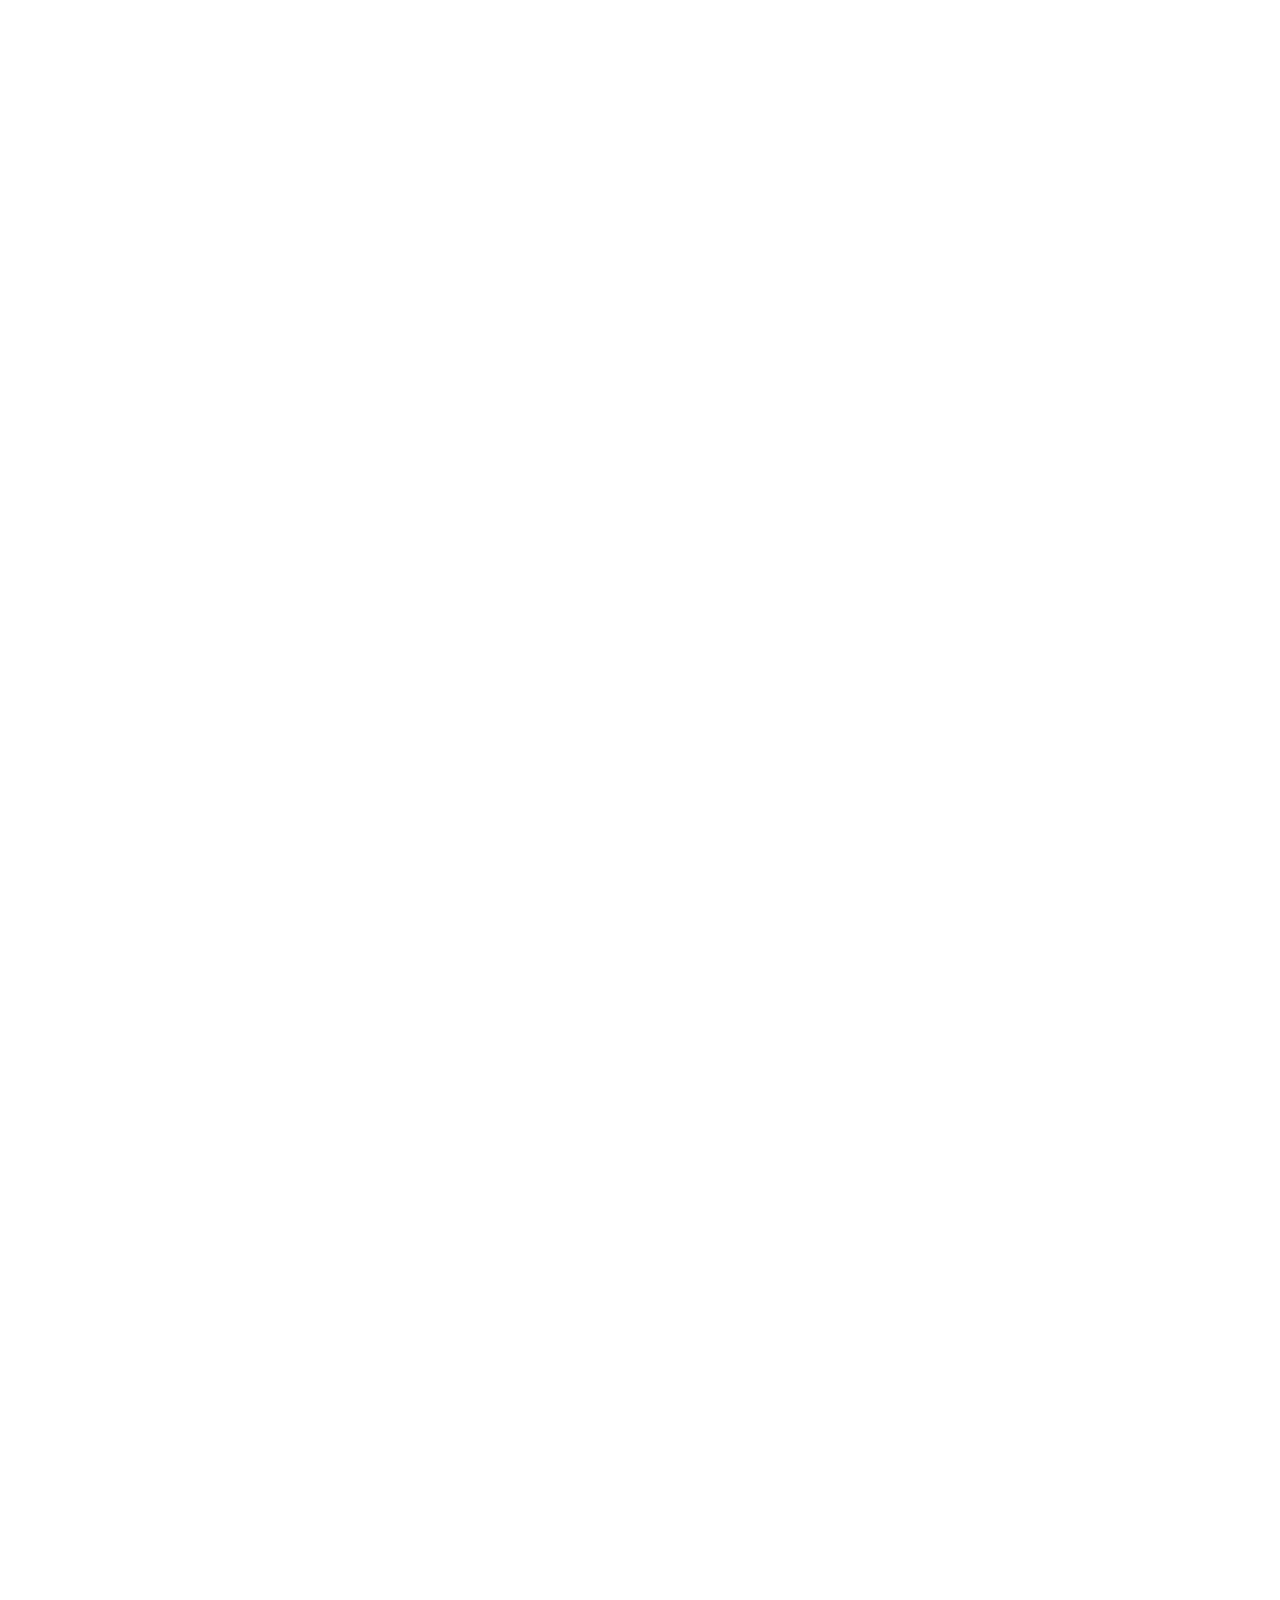
==== index.html @ 40f1e04c "Implement minimalistic P2P two-way marketplace interface - Sticky top bar with logo, prominent Find " ====
<!doctype html>
<html lang="en">
<head>
  <meta charset="utf-8" />
  <meta name="viewport" content="width=device-width, initial-scale=1" />
  <meta name="theme-color" content="#173f34" />
  <meta name="description" content="TIME2INCOME helps you hire local professionals for everyday tasks or find flexible local and remote work. Browse skills, post tasks, and manage bookings in one place." />
  <meta name="robots" content="index, follow, max-image-preview:large" />
  <title>TIME2INCOME | Hire Local Help &amp; Find Flexible Work</title>
  <link rel="canonical" href="https://time2income.com/" />
  <meta property="og:type" content="website" />
  <meta property="og:site_name" content="TIME2INCOME" />
  <meta property="og:title" content="TIME2INCOME | Hire Local Help &amp; Find Flexible Work" />
  <meta property="og:description" content="Hire local professionals for everyday tasks or find flexible local and remote work." />
  <meta property="og:url" content="https://time2income.com/" />
  <meta property="og:image" content="https://time2income.com/assets/time2income-512.png" />
  <meta property="og:image:alt" content="T2I logo for TIME2INCOME" />
  <meta name="twitter:card" content="summary_large_image" />
  <meta name="twitter:title" content="TIME2INCOME | Hire Local Help &amp; Find Flexible Work" />
  <meta name="twitter:description" content="Hire local professionals for everyday tasks or find flexible local and remote work." />
  <meta name="twitter:image" content="https://time2income.com/assets/time2income-512.png" />
  <script type="application/ld+json">
    {
      "@context": "https://schema.org",
      "@graph": [
        {
          "@type": "Organization",
          "@id": "https://time2income.com/#organization",
          "name": "TIME2INCOME",
          "url": "https://time2income.com/",
          "logo": "https://time2income.com/assets/time2income-512.png"
        },
        {
          "@type": "WebSite",
          "@id": "https://time2income.com/#website",
          "name": "TIME2INCOME",
          "url": "https://time2income.com/",
          "description": "Hire local professionals for everyday tasks or find flexible local and remote work.",
          "publisher": { "@id": "https://time2income.com/#organization" }
        }
      ]
    }
  </script>
  <link rel="icon" type="image/x-icon" sizes="192x192" href="/favicon.ico" />
  <link rel="icon" type="image/png" sizes="192x192" href="/assets/time2income-192.png" />
  <link rel="apple-touch-icon" href="assets/time2income-180.png" />
  <link rel="manifest" href="manifest.webmanifest" />
  <script>
    if (new URLSearchParams(location.search).has('app-preview')) {
      document.documentElement.classList.add('app-preview');
    }
  </script>
  <script>
    /* ES5 only: must run on very old browsers */
    (function () {
      var shown = false;
      function show(reason) {
        if (shown) return;
        shown = true;
        function render() {
          var d = document.createElement('div');
          d.setAttribute('role', 'alert');
          d.style.cssText = 'position:fixed;left:0;right:0;bottom:0;z-index:99999;background:#173f34;color:#fff;padding:14px 16px;font:15px/1.4 sans-serif;text-align:center';
          d.innerHTML = 'Aapka browser purana hai, isliye TIME2INCOME poori tarah nahi chal raha. Please Chrome / Android System WebView ko Play Store se update karein ya Chrome mein time2income.com kholein.<br><small>Your browser is outdated. Please update Chrome or Android System WebView.</small> <button type="button" style="margin-left:8px;padding:4px 10px">OK</button>';
          d.getElementsByTagName('button')[0].onclick = function () { d.parentNode.removeChild(d); };
          (document.body || document.documentElement).appendChild(d);
        }
        if (document.body) render(); else document.addEventListener('DOMContentLoaded', render);
      }
      var ok = true;
      try { new Function('var a={};return a?.b ?? 1;'); new Function('return async function(){await 1};'); } catch (e) { ok = false; }
      if (!ok || !window.Promise || !window.fetch) show('syntax');
      window.addEventListener('error', function (e) {
        if (e && e.filename && /\.js/.test(e.filename)) show('error');
      });
    })();
  </script>
  <link rel="stylesheet" href="styles.css" />
  <link rel="stylesheet" href="redesign.css" />
  <script>
    if (!new URLSearchParams(location.search).has('preview')) {
      document.documentElement.classList.add('auth-gate');
    }
  </script>
</head>
<body>
  <header class="topbar p2p-topbar" id="p2pStickyHeader">
    <div class="header-left">
      <a class="brand" href="index.html?page=marketplace" aria-label="TIME2INCOME marketplace">
        <img class="brand-mark" src="assets/time2income-mark.png" alt="" />
        <span class="brand-name">TIME<span class="brand-number">2</span>INCOME</span>
      </a>
    </div>

    <!-- Prominent Marketplace Switcher Toggle -->
    <div class="marketplace-switcher-container" role="region" aria-label="Marketplace switch">
      <div class="marketplace-toggle-wrapper" role="radiogroup" aria-label="Marketplace view mode">
        <button type="button" class="marketplace-toggle-btn active" id="toggleFindTalent" data-view-mode="talent" role="radio" aria-checked="true">
          <span class="toggle-icon">👥</span>
          <span class="toggle-text">Find Talent</span>
        </button>
        <button type="button" class="marketplace-toggle-btn" id="toggleFindWork" data-view-mode="work" role="radio" aria-checked="false">
          <span class="toggle-icon">💼</span>
          <span class="toggle-text">Find Work</span>
        </button>
      </div>
    </div>

    <!-- Right Side CTAs & Controls -->
    <div class="header-actions">
      <button type="button" class="btn btn-secondary-emerald header-cta-btn" id="headerPostJobBtn">
        <span class="cta-plus">+</span> Post a Job
      </button>
      <button type="button" class="btn btn-primary-emerald header-cta-btn" id="headerOfferSkillBtn">
        <span class="cta-plus">+</span> Offer Your Skill
      </button>

      <div class="locale-controls">
        <label class="language-label" for="language">🌐</label>
        <input class="locale-picker" id="language" list="languageOptions" aria-label="Search language" autocomplete="off" value="English" data-i18n-placeholder="languageSearch" />
        <datalist id="languageOptions"></datalist>
        <label class="currency-label" for="currencySelector" data-i18n="currency">Currency</label>
        <input class="locale-picker currency-picker" id="currencySelector" list="currencyOptions" aria-label="Search currency" autocomplete="off" value="INR" />
        <datalist id="currencyOptions"></datalist>
        <datalist id="countryOptions"></datalist>
      </div>
      <button class="btn btn-quiet" id="signInBtn" type="button" data-i18n="signOut">Sign out</button>
      <a class="btn btn-outline" href="index.html?page=profile">My profile</a>
    </div>
  </header>

  <!-- Unified Control Bar directly under header -->
  <section class="unified-control-bar-wrapper" id="unifiedControlBar">
    <div class="wrap control-bar-inner">
      <div class="search-filter-grid">
        <!-- Keyword Search Input -->
        <div class="filter-cell search-input-cell">
          <label class="sr-only" for="p2pKeywordSearch">Search keyword</label>
          <div class="input-with-icon">
            <span class="input-icon">🔍</span>
            <input type="text" id="p2pKeywordSearch" class="p2p-control-input" placeholder="Search by name, skill, job title, description..." />
            <button type="button" class="clear-search-btn" id="p2pClearSearch" title="Clear search" hidden>×</button>
          </div>
        </div>

        <!-- Category Dropdown -->
        <div class="filter-cell">
          <label class="sr-only" for="p2pCategorySelect">Category</label>
          <div class="select-with-icon">
            <span class="input-icon">📁</span>
            <select id="p2pCategorySelect" class="p2p-control-select">
              <option value="all">All Categories</option>
              <option value="Development">Development</option>
              <option value="Design">Design</option>
              <option value="Trades/Plumbing">Trades/Plumbing</option>
              <option value="Admin/Backoffice">Admin/Backoffice</option>
              <option value="Marketing">Marketing</option>
            </select>
          </div>
        </div>

        <!-- Work Type Select -->
        <div class="filter-cell">
          <label class="sr-only" for="p2pWorkTypeSelect">Work Type</label>
          <div class="select-with-icon">
            <span class="input-icon">📍</span>
            <select id="p2pWorkTypeSelect" class="p2p-control-select">
              <option value="all">All Work Types</option>
              <option value="Local">Local</option>
              <option value="Remote">Remote</option>
              <option value="Both">Both (Local & Remote)</option>
            </select>
          </div>
        </div>

        <!-- Location Input -->
        <div class="filter-cell">
          <label class="sr-only" for="p2pLocationInput">Location</label>
          <div class="input-with-icon">
            <span class="input-icon">🌍</span>
            <input type="text" id="p2pLocationInput" class="p2p-control-input" placeholder="City or region" />
          </div>
        </div>

        <!-- Sort Dropdown -->
        <div class="filter-cell">
          <label class="sr-only" for="p2pSortSelect">Sort by</label>
          <div class="select-with-icon">
            <span class="input-icon">⇅</span>
            <select id="p2pSortSelect" class="p2p-control-select">
              <option value="newest">Newest</option>
              <option value="rate-low">Rate: Low to High</option>
              <option value="budget-high">Budget: High to Low</option>
              <option value="rating">Rating</option>
            </select>
          </div>
        </div>

        <!-- View Switcher (Grid vs List) -->
        <div class="filter-cell view-switcher-cell">
          <div class="view-switcher-group" role="group" aria-label="View format">
            <button type="button" class="view-switch-btn active" id="viewModeGrid" title="Grid View" aria-pressed="true">
              <svg width="18" height="18" viewBox="0 0 24 24" fill="none" stroke="currentColor" stroke-width="2"><rect x="3" y="3" width="7" height="7"></rect><rect x="14" y="3" width="7" height="7"></rect><rect x="14" y="14" width="7" height="7"></rect><rect x="3" y="14" width="7" height="7"></rect></svg>
            </button>
            <button type="button" class="view-switch-btn" id="viewModeList" title="List View" aria-pressed="false">
              <svg width="18" height="18" viewBox="0 0 24 24" fill="none" stroke="currentColor" stroke-width="2"><line x1="8" y1="6" x2="21" y2="6"></line><line x1="8" y1="12" x2="21" y2="12"></line><line x1="8" y1="18" x2="21" y2="18"></line><line x1="3" y1="6" x2="3.01" y2="6"></line><line x1="3" y1="12" x2="3.01" y2="12"></line><line x1="3" y1="18" x2="3.01" y2="18"></line></svg>
            </button>
          </div>
        </div>
      </div>
    </div>
  </section>

  <!-- Dual Component Marketplace Feed Section -->
  <section class="section p2p-feed-section" id="marketplaceFeedSection">
    <div class="wrap">
      <div class="feed-view-header">
        <div>
          <h2 class="feed-view-title" id="feedMainTitle">Skilled Providers Ready to Work</h2>
          <p class="feed-view-sub" id="feedMainSub">Browse verified professionals, review profiles, and request bookings.</p>
        </div>
        <div class="feed-meta-stats">
          <span class="results-badge" id="feedResultsCountBadge">Loading...</span>
        </div>
      </div>

      <!-- Main Dual Card Container (Grid or List view) -->
      <div class="p2p-cards-container view-grid" id="p2pCardsFeed">
        <!-- Rendered dynamically -->
      </div>

      <div class="empty-feed-state hidden" id="p2pEmptyFeedState">
        <div class="empty-icon">🔍</div>
        <h3>No matching results found</h3>
        <p>Try refining your search keyword, selecting a different category, or clearing your active filters.</p>
        <button type="button" class="btn btn-secondary-emerald" id="p2pResetFiltersBtn">Reset All Filters</button>
      </div>

      <!-- Bottom Numeric Pagination Bar -->
      <nav class="p2p-pagination-container" id="p2pPaginationContainer" aria-label="Pagination Navigation">
        <!-- Rendered dynamically by app.js -->
      </nav>
    </div>
  </section>

  <main id="top">
    <section class="hero wrap">
      <div class="hero-copy">
        <div class="eyebrow">
          <span class="pulse"></span>
          <span data-i18n="eyebrow">A marketplace for time, skills and opportunity</span>
        </div>

        <h1 data-i18n="headline">Find the right skill.<br><em>Make every hour count.</em></h1>
        <p class="hero-sub" data-i18n="subhead">Hire a professional for a few hours, find flexible work, or connect with talent anywhere.</p>

        <div class="mode-switch" role="group" aria-label="Marketplace mode">
          <button class="mode-btn active" data-mode="hire" type="button" data-i18n="needWork">I need work done</button>
          <button class="mode-btn" data-mode="work" type="button" data-i18n="findWork">I want to find work</button>
        </div>

        <form id="searchForm" class="search-panel">
          <label class="search-field">
            <span>⌕</span>
            <input id="searchInput" type="search" list="marketplaceSearchOptions" placeholder="Try plumber, logo designer…" data-i18n-placeholder="searchPlaceholder" autocomplete="off" aria-controls="marketplaceSearchOptions" />
            <datalist id="marketplaceSearchOptions"></datalist>
          </label>
          <div class="location-field-wrap">
            <label class="search-field location-field">
              <span>⌖</span>
              <input id="locationInput" type="text" placeholder="City or remote" data-i18n-placeholder="locationPlaceholder" autocomplete="off" aria-autocomplete="list" aria-controls="locationSuggestions" />
            </label>
            <div id="locationSuggestions" class="location-suggestions" role="listbox" aria-label="Location suggestions" hidden></div>
          </div>
          <button class="btn btn-primary search-submit" type="submit" data-i18n="search">Search</button>
        </form>
        <button class="location-action" id="useSearchLocation" type="button" data-i18n="useMyLocation">Use my location</button>
        <p class="location-status" id="searchLocationStatus" role="status" aria-live="polite"></p>

        <div class="popular">
          <span data-i18n="popular">Popular:</span>
          <button class="chip" type="button" data-query="Plumber">Plumber</button>
          <button class="chip" type="button" data-query="Driver">Driver</button>
          <button class="chip" type="button" data-query="Graphic designer">Graphic designer</button>
          <button class="chip" type="button" data-query="Video editor">Video editor</button>
        </div>
        <div class="marketplace-filter-summary" id="marketplaceFilterSummary" aria-live="polite"></div>
      </div>

      <div class="hero-visual" aria-label="A service professional at work">
        <img class="hero-photo" src="https://images.unsplash.com/photo-1581578731548-c64695cc6952?auto=format&fit=crop&w=1200&q=85" alt="A professional preparing a home service" fetchpriority="high" />
        <span class="hero-photo-label">TIME2INCOME / MARKETPLACE</span>

        <div class="visual-card main-visual-card">
          <div class="visual-top">
            <span class="tiny-dot"></span>
            <span class="visual-label" data-i18n="providerPreview">PROVIDER PREVIEW</span>
            <span class="visual-more">•••</span>
          </div>
          <div class="visual-person">
            <div class="avatar avatar-large">TP</div>
            <div><strong data-i18n="sampleProvider">Sample provider</strong><p data-i18n="exampleService">Example service listing</p></div>
            <span class="online-tag">●</span>
          </div>
          <div class="visual-rate">
            <div><small data-i18n="startingAt">Starting at</small><strong>₹450 <small>/ hr</small></strong></div>
            <span class="verified" data-i18n="previewOnly">Preview only</span>
          </div>
          <div class="mini-calendar">
            <span>MON</span><b>Today</b><span class="calendar-time">2:00–5:00 PM</span>
          </div>
        </div>

        <div class="floating-card float-top">
          <span class="float-icon">✦</span>
          <div><strong data-i18n="browseBySkill">Browse by skill</strong><small data-i18n="localRemote">Local and remote services</small></div>
        </div>
        <div class="floating-card float-bottom">
          <div class="mini-avatars"><span>JD</span><span>MK</span><span>+</span></div>
          <div><strong data-i18n="oneProfile">One profile</strong><small data-i18n="multipleWorkModes">Multiple ways to work</small></div>
        </div>
      </div>
    </section>

    <section class="trust-strip">
      <div class="wrap trust-inner">
        <span>✓ <span data-i18n="flexibleHours">Flexible hours</span></span>
        <span>✓ <span data-i18n="localRemote">Local & remote work</span></span>
        <span>✓ <span data-i18n="clearPricing">Clear pricing</span></span>
        <span>✓ <span data-i18n="oneAccount">One account, two roles</span></span>
      </div>
    </section>

    <section class="section wrap" id="explore">
      <div class="section-heading">
        <div>
          <p class="section-kicker" data-i18n="browseBySkill">BROWSE BY SKILL</p>
          <h2 data-i18n="categoriesTitle">What can we help you with?</h2>
          <p data-i18n="categoriesSub">Explore everyday help and professional skills in one place.</p>
        </div>
        <button class="text-link" id="showAllBtn" type="button" data-i18n="viewAll">View all skills →</button>
      </div>

      <div class="category-grid" id="categoryGrid">
        <button class="category-card" type="button" data-category="Home services"><span class="category-icon peach">⌂</span><strong data-i18n="homeServices">Home services</strong><small data-i18n="homeServicesDesc">Plumbing, electrical, repairs</small></button>
        <button class="category-card" type="button" data-category="Driving & delivery"><span class="category-icon blue">↗</span><strong data-i18n="driving">Driving & delivery</strong><small data-i18n="drivingDesc">Drivers, pickups, moving</small></button>
        <button class="category-card" type="button" data-category="Digital & creative"><span class="category-icon purple">✳</span><strong data-i18n="digital">Digital & creative</strong><small data-i18n="digitalDesc">Design, editing, websites</small></button>
        <button class="category-card" type="button" data-category="Office support"><span class="category-icon green">▤</span><strong data-i18n="office">Office support</strong><small data-i18n="officeDesc">Admin, data entry, events</small></button>
        <button class="category-card" type="button" data-category="Education"><span class="category-icon yellow">✎</span><strong data-i18n="education">Education</strong><small data-i18n="educationDesc">Tutoring, coaching, languages</small></button>
        <button class="category-card" type="button" data-category="Personal help"><span class="category-icon pink">♡</span><strong data-i18n="personal">Personal help</strong><small data-i18n="personalDesc">Errands, packing, gardening</small></button>
      </div>
    </section>

    <section class="section featured-section">
      <div class="wrap">
        <div class="section-heading">
          <div>
            <p class="section-kicker" data-i18n="readyToHelp">READY TO HELP</p>
            <h2 data-i18n="professionalsTitle">People with skills, ready to work</h2>
            <p data-i18n="professionalsSub">Published provider profiles appear here. Create a profile to start offering your skills.</p>
          </div>
          <div class="filter-row">
            <select id="typeFilter" aria-label="Filter work type">
              <option value="all" data-i18n="allWorkTypes">All work types</option>
              <option value="Local" data-i18n="local">Local</option>
              <option value="Remote" data-i18n="remote">Remote</option>
              <option value="Both" data-i18n="bothModes">Local and remote</option>
            </select>
            <select id="sortFilter" aria-label="Sort professionals">
              <option value="recommended" data-i18n="recommended">Recommended</option>
              <option value="price" data-i18n="lowestRate">Lowest rate</option>
              <option value="rating" data-i18n="topRated">Top rated</option>
            </select>
          </div>
        </div>
        <p class="fx-status" id="fxStatus" role="status" aria-live="polite"></p>
        <p class="marketplace-results-status" id="marketplaceResultsStatus" role="status" aria-live="polite"></p>
        <div class="worker-grid" id="workerGrid"></div>
        <div class="empty-state hidden" id="emptyState">
          <strong id="emptyStateTitle" data-i18n="noResults">No matching providers</strong>
          <p id="emptyStateMessage" data-i18n="tryDifferent">Try another skill or clear your filters.</p>
          <div class="empty-state-actions">
            <button class="btn btn-outline" id="clearFilters" type="button" data-i18n="clearFilters">Clear filters</button>
            <a class="btn btn-outline" href="#explore" data-i18n="browseCategories">Browse categories</a>
            <button class="btn btn-outline" id="changeLocationBtn" type="button" data-i18n="changeLocation">Change location</button>
          </div>
        </div>
      </div>
    </section>

    <section class="app-download-section" id="appDownload" aria-labelledby="appDownloadTitle">
      <div class="wrap app-download-layout">
        <div class="app-download-copy">
          <p class="section-kicker" data-i18n="appSectionKicker">TIME2INCOME APP</p>
          <h2 id="appDownloadTitle" data-i18n="appHeadline">Take TIME2INCOME Anywhere.</h2>
          <p class="app-download-description" data-i18n="appDescription">Find opportunities, connect with skilled people and manage your work from your phone.</p>
          <div class="app-download-actions">
            <button class="btn btn-primary" id="installAppBtn" type="button" data-i18n="installApp" hidden>Install App</button>
            <a class="btn btn-outline" href="#explore" data-i18n="continueWeb">Continue on Web</a>
          </div>
          <p class="install-status" id="installStatus" role="status" aria-live="polite"></p>
          <button class="btn btn-outline" id="refreshAppBtn" type="button" hidden>Refresh to update</button>

          <div class="store-buttons" aria-label="Mobile app availability">
            <div class="store-badge">
              <span data-i18n="googlePlay">Google Play</span>
              <small data-i18n="appComingSoon">Coming soon</small>
            </div>
            <div class="store-badge">
              <span data-i18n="appleAppStore">Apple App Store</span>
              <small data-i18n="appComingSoon">Coming soon</small>
            </div>
          </div>

          <details class="install-guides">
            <summary data-i18n="installGuides">Installation instructions</summary>
            <p data-i18n="androidInstallGuide">Android: use Install App when available, or choose Install app from your browser menu.</p>
            <p data-i18n="androidInstallHelp">If the home screen icon does nothing: remove it, update Chrome, open this website in Chrome, then install it again. Website updates appear in the installed app when you reopen it online.</p>
            <p data-i18n="iosInstallGuide">iPhone or iPad: open this site in Safari, tap Share, then Add to Home Screen.</p>
          </details>
        </div>

        <div class="app-download-visual">
          <div class="qr-panel">
            <span class="qr-kicker" data-i18n="qrCodeLabel">SCAN TO OPEN WEBSITE</span>
            <img id="websiteQr" width="164" height="164" alt="QR code linking to the TIME2INCOME website" loading="lazy" />
            <p id="qrFallback" class="qr-fallback" hidden><a href="https://glistening-licorice-42573c.netlify.app/">Open the live website</a></p>
          </div>
          <div class="phone-frame" aria-label="Live mobile website preview">
            <div class="phone-speaker" aria-hidden="true"></div>
            <div class="phone-screen" id="appPreviewFrame"></div>
          </div>
        </div>
      </div>
    </section>

    <section class="section wrap activity-section" id="activity">
      <div class="section-heading">
        <div>
          <p class="section-kicker" data-i18n="myDashboard">MY DASHBOARD</p>
          <h2 data-i18n="myActivity">My activity</h2>
          <p data-i18n="activityIntro">View your posted tasks and booking requests.</p>
        </div>
        <div class="filter-row">
          <button class="btn btn-primary" id="postTaskBtn" type="button" data-i18n="postTask">Post a task</button>
          <button class="btn btn-outline" id="refreshActivityBtn" type="button" data-i18n="refreshActivity">Refresh activity</button>
        </div>
      </div>

      <div class="activity-grid">
        <article class="activity-panel">
          <div class="activity-panel-head">
            <div><h3 data-i18n="tasksIPosted">Tasks I posted</h3><p data-i18n="taskHistory">Your task history</p></div>
            <span class="activity-count" id="taskCount">0</span>
          </div>
          <div id="myTasksList" class="activity-list">
            <div class="activity-empty" data-i18n="noTasksYet">No tasks yet. Post your first task to get started.</div>
          </div>
        </article>

        <article class="activity-panel">
          <div class="activity-panel-head">
            <div><h3 data-i18n="bookingRequests">Booking requests</h3><p data-i18n="serviceRequests">Your service requests</p></div>
            <span class="activity-count" id="bookingCount">0</span>
          </div>
          <div id="myBookingsList" class="activity-list">
            <div class="activity-empty" data-i18n="noBookingsYet">No booking requests yet. Choose a professional above.</div>
          </div>
        </article>
      </div>

      <section class="activity-panel task-board-panel" id="taskBoardPanel">
        <div class="activity-panel-head">
          <div><h3 data-i18n="openTasks">Open tasks</h3><p data-i18n="openTasksIntro">Find customer requests by city and work mode</p></div>
          <span class="activity-count" id="openTaskCount">0</span>
        </div>
        <div class="task-board-filters">
          <label class="form-label" for="taskCategoryFilter"><span data-i18n="taskCategoryLabel">Category</span>
            <input id="taskCategoryFilter" list="taskCategoryOptions" autocomplete="off" aria-label="Search task categories" data-i18n-placeholder="categorySearchPlaceholder" placeholder="All categories" />
            <datalist id="taskCategoryOptions"></datalist>
          </label>
          <label class="form-label" for="taskCityFilter"><span data-i18n="city">City</span>
            <input id="taskCityFilter" type="search" maxlength="100" placeholder="Any city">
          </label>
          <label class="form-label" for="taskModeFilter"><span data-i18n="workMode">Work mode</span>
            <select id="taskModeFilter">
              <option value="all" data-i18n="allModes">All modes</option>
              <option value="local" data-i18n="local">Local</option>
              <option value="remote" data-i18n="remote">Remote</option>
            </select>
          </label>
          <button class="btn btn-outline" id="refreshTasksBtn" type="button" data-i18n="refreshTasks">Refresh tasks</button>
        </div>
        <div id="openTaskList" class="activity-list">
          <div class="activity-empty" data-i18n="signInToTasks">Sign in to browse open tasks.</div>
        </div>
      </section>

      <p class="activity-disclaimer" data-i18n="activityDisclaimer">Demo profiles are examples only. Real booking requests require a published provider profile and are confirmed by the provider.</p>

      <section class="account-panel" id="accountPanel" aria-live="polite">
        <div class="section-heading">
          <div>
            <p class="section-kicker" data-i18n="yourAccount">YOUR ACCOUNT</p>
            <h2 data-i18n="marketplaceProfile">Your marketplace profile</h2>
            <p data-i18n="manageProfile">Manage your customer and worker profile.</p>
          </div>
          <span class="activity-count" id="accountState">Not signed in</span>
        </div>
        <div id="accountSummary" class="account-summary">
          <div class="activity-empty">Join the marketplace to create your account.</div>
        </div>
      </section>
    </section>

    <section class="section wrap how-section" id="how">
      <div class="section-heading centered">
        <div>
          <p class="section-kicker" data-i18n="simpleSteps">SIMPLE STEPS</p>
          <h2 data-i18n="howTitle">Work that fits your time</h2>
          <p data-i18n="howSub">From finding a skill to getting a task done, keep it simple.</p>
        </div>
      </div>
      <div class="steps-grid">
        <article class="step-card"><span class="step-number">01</span><div class="step-icon">⌕</div><h3 data-i18n="step1Title">Find or post a task</h3><p data-i18n="step1Body">Search for a skill or describe what you need done.</p></article>
        <article class="step-card"><span class="step-number">02</span><div class="step-icon">◷</div><h3 data-i18n="step2Title">Agree on time & price</h3><p data-i18n="step2Body">Compare profiles and confirm the scope, schedule and rate.</p></article>
        <article class="step-card"><span class="step-number">03</span><div class="step-icon">↗</div><h3 data-i18n="step3Title">Get it done</h3><p data-i18n="step3Body">Complete the task, keep a record and share a review.</p></article>
      </div>
    </section>

    <section class="section wrap income-calc" id="incomeCalc" aria-labelledby="incomeCalcTitle">
      <div class="section-heading centered">
        <div>
          <p class="section-kicker" data-i18n="incomeCalcKicker">INCOME CALCULATOR</p>
          <h2 id="incomeCalcTitle" data-i18n="incomeCalcTitle">Estimate your monthly earning potential</h2>
          <p data-i18n="incomeCalcIntro">Enter your available hours and hourly rate for a simple estimate. This is not a guarantee of income.</p>
        </div>
      </div>
      <form class="income-calc-form" id="incomeCalcForm" onsubmit="return false">
        <label><span data-i18n="hoursPerWeek">Hours per week</span><input id="calcHours" type="number" min="1" max="80" value="10" inputmode="numeric" /></label>
        <label><span data-i18n="incomeRateLabel">Rate per hour</span><input id="calcRate" type="number" min="0" step="10" value="300" inputmode="numeric" /></label>
        <label><span data-i18n="weeksPerMonth">Weeks worked per month</span><input id="calcWeeks" type="number" min="1" max="5" value="4" inputmode="numeric" /></label>
      </form>
      <p class="income-calc-result" id="incomeCalcResult" aria-live="polite"></p>
    </section>

    <section class="section wrap income-finder" id="incomeFinder" aria-labelledby="incomeFinderTitle">
      <div class="section-heading centered">
        <div>
          <p class="section-kicker" data-i18n="incomeFinderKicker">INCOME FINDER</p>
          <h2 id="incomeFinderTitle" data-i18n="incomeFinderTitle">Find work ideas that fit your skills</h2>
          <p data-i18n="incomeFinderIntro">Choose your skills, available time and preferred work mode. These ideas are guidance, not a promise of income.</p>
        </div>
      </div>
      <form class="income-calc-form" id="incomeFinderForm" onsubmit="return false">
        <label><span data-i18n="yourSkill">Your skill</span>
          <select id="finderSkill">
            <option value="digital" data-i18n="skillDigital">Computer, design or writing</option>
            <option value="teaching" data-i18n="skillTeaching">Teaching or tutoring</option>
            <option value="home" data-i18n="skillHome">Home services or repairs</option>
            <option value="driving" data-i18n="skillDriving">Driving or delivery</option>
            <option value="people" data-i18n="skillPeople">Customer or event support</option>
          </select>
        </label>
        <label><span data-i18n="availableTime">Available time per week</span>
          <select id="finderHours">
            <option value="low" data-i18n="timeLow">Under 5 hours</option>
            <option value="mid" selected data-i18n="timeMid">5–15 hours</option>
            <option value="high" data-i18n="timeHigh">More than 15 hours</option>
          </select>
        </label>
        <label><span data-i18n="workLocation">Where would you like to work?</span>
          <select id="finderMode">
            <option value="remote" data-i18n="incomeFinderRemote">Remote</option>
            <option value="local" data-i18n="incomeFinderLocal">Local</option>
          </select>
        </label>
      </form>
      <ul class="finder-results" id="finderResults" aria-live="polite"></ul>
    </section>

    <section class="section wrap challenge" id="challenge" aria-labelledby="challengeTitle">
      <div class="section-heading centered">
        <div>
          <p class="section-kicker" data-i18n="challengeKicker">7-DAY WORK CHALLENGE</p>
          <h2 id="challengeTitle" data-i18n="challengeTitle">Take your first steps toward finding work</h2>
          <p data-i18n="challengeIntro">Complete each step at your own pace. Your progress is saved on this device.</p>
        </div>
      </div>
      <ol class="challenge-list" id="challengeList"></ol>
      <p class="income-calc-result" id="challengeProgress" aria-live="polite"></p>
      <p class="income-calc-result"><button class="btn btn-primary" id="shareSiteBtn" type="button" data-i18n="shareWithFriends">Share with friends</button></p>
    </section>

    <section class="section wrap emergency-section" id="emergency" aria-labelledby="emergencyTitle">
      <div class="section-heading centered">
        <div>
          <p class="section-kicker" data-i18n="safetyKicker">SAFETY</p>
          <h2 id="emergencyTitle" data-i18n="emergencyTitle">Emergency help</h2>
          <p data-i18n="emergencyIntro">Choose a country to view emergency numbers. Numbers can change—confirm the right number for your location when possible.</p>
        </div>
      </div>
      <form class="income-calc-form" onsubmit="return false">
        <label><span data-i18n="emergencyCountryLabel">Country</span>
          <input id="emergencyCountry" list="emergencyCountryOptions" autocomplete="off" data-i18n-placeholder="searchCountry" placeholder="Search or choose a country" />
          <datalist id="emergencyCountryOptions"></datalist>
        </label>
      </form>
      <ul class="finder-results" id="emergencyList" aria-live="polite"></ul>
      <p class="income-calc-result">
        <button class="btn btn-primary" id="shareLocationBtn" type="button" data-i18n="shareLocation">Share my location</button>
      </p>
      <p class="income-calc-result" id="locationStatus" aria-live="polite"></p>
    </section>

    <section class="section wrap tutorial-section" id="tutorial" aria-labelledby="tutorialTitle">
      <div class="section-heading centered">
        <div>
          <p class="section-kicker" data-i18n="tutorialKicker">QUICK TOUR</p>
          <h2 id="tutorialTitle" data-i18n="tutorialTitle">Take a guided tour of the marketplace</h2>
          <p data-i18n="tutorialIntro">Start the tour to see key features highlighted and explained in your selected language where available.</p>
        </div>
      </div>
      <p class="tutorial-language-note" data-i18n="tutorialLanguageNote">The tour follows your language selection at the top of the page.</p>
      <p class="income-calc-result">
        <button class="btn btn-primary" id="tourPlayBtn" type="button" data-i18n="startTour">Start tour</button>
        <button class="btn btn-outline" id="tourStopBtn" type="button" data-i18n="stopTour" hidden>Stop tour</button>
      </p>
      <p class="income-calc-result" id="tourNote" aria-live="polite"></p>
    </section>

    <div class="tour-caption" id="tourCaption" role="status" aria-live="polite" hidden></div>

    <section class="section wrap faq-section" id="faq" aria-labelledby="faqTitle">
      <div class="section-heading centered">
        <div>
          <p class="section-kicker" data-i18n="faqKicker">HELP &amp; SUPPORT</p>
          <h2 id="faqTitle" data-i18n="faqTitle">Frequently asked questions</h2>
        </div>
      </div>
      <div class="faq-list">
        <details><summary data-i18n="faqFreeQuestion">Is TIME2INCOME free to use?</summary><p data-i18n="faqFreeAnswer">Creating an account and browsing are free. Online payments are not available yet, so agree on the price and payment method directly with the other person.</p></details>
        <details><summary data-i18n="faqWorkQuestion">How can I find work?</summary><p data-i18n="faqWorkAnswer">Create a provider profile or send an offer on an open task. Customers can also send you a booking request.</p></details>
        <details><summary data-i18n="faqIncomeQuestion">Is income guaranteed?</summary><p data-i18n="faqIncomeAnswer">No. Earnings depend on your skills, availability and demand. The calculator and finder provide estimates and ideas only.</p></details>
        <details><summary data-i18n="faqSafetyQuestion">How can I stay safe?</summary><p data-i18n="faqSafetyAnswer">Agree on the details in the booking chat. Never share passwords, verification codes or bank details. Avoid large upfront payments and meet in a public place for a first in-person meeting.</p></details>
        <details><summary data-i18n="faqReviewQuestion">Who can leave a review?</summary><p data-i18n="faqReviewAnswer">The customer can leave one review after a booking is completed.</p></details>
      </div>
    </section>

    <section class="worker-cta wrap" id="worker">
      <div class="cta-copy">
        <p class="section-kicker light-kicker" data-i18n="yourSkills">YOUR SKILLS, YOUR SCHEDULE</p>
        <h2 data-i18n="ctaTitle">Turn available hours into opportunities.</h2>
        <p data-i18n="ctaBody">Create a profile, show what you can do and discover work that fits your schedule.</p>
        <button class="btn btn-white" id="providerBtn" type="button" data-i18n="becomeProvider">Become a provider <span>→</span></button>
      </div>
      <div class="cta-art">
        <div class="cta-ring ring-one"></div><div class="cta-ring ring-two"></div>
        <div class="cta-bubble bubble-one">✦</div><div class="cta-bubble bubble-two">₹</div>
        <div class="cta-note"><span class="note-check">✓</span><div><strong data-i18n="profileReady">Your skills matter</strong><small data-i18n="profileSub">Start with what you know</small></div></div>
      </div>
    </section>
  </main>

  <footer class="footer">
    <div class="wrap footer-main">
      <a class="brand brand-footer" href="index.html?page=marketplace" aria-label="TIME2INCOME marketplace"><img class="brand-mark" src="assets/time2income-mark.png" alt="" /><span class="brand-name">TIME<span class="brand-number">2</span>INCOME</span></a>
      <p data-i18n="footerLine">A marketplace for time, skills and opportunity.</p>
      <div class="footer-link-groups">
        <nav class="footer-link-group" aria-label="Help and information">
          <strong data-i18n="footerHelp">Help & information</strong>
          <a href="help.html" data-i18n="helpCenter">Help</a>
          <a href="#how" data-i18n="howItWorks">How it works</a>
          <a href="#faq" data-i18n="faqTitle">Frequently asked questions</a>
          <a href="privacy.html" data-i18n="privacyPolicy">Privacy Policy</a>
          <a href="terms.html" data-i18n="termsOfService">Terms of Service</a>
        </nav>
      </div>
    </div>
    <div class="wrap footer-bottom">
      <span>© 2026 TIME2INCOME</span>
      <span class="powered-by">Powered by Spactisu</span>
      <span data-i18n="prototypeNotice">Prototype in development</span>
    </div>
  </footer>

  <dialog id="taskDialog" class="dialog">
    <form id="taskForm" method="dialog">
      <div class="dialog-head">
        <div><p class="section-kicker" data-i18n="taskDialogKicker">POST A TASK</p><h2 data-i18n="taskDialogTitle">What do you need help with?</h2></div>
        <button class="icon-button" type="button" id="closeDialog" aria-label="Close">×</button>
      </div>
      <label class="form-label"><span data-i18n="taskTitleLabel">Task title</span><input id="taskTitle" required maxlength="120" data-i18n-placeholder="taskTitlePlaceholder" placeholder="e.g. Fix a leaking kitchen tap" /></label>
      <label class="form-label"><span data-i18n="taskDetailsLabel">Details</span><textarea id="taskDetails" rows="3" maxlength="600" data-i18n-placeholder="taskDetailsPlaceholder" placeholder="Describe the work, timing and requirements"></textarea></label>
      <div class="form-two">
        <label class="form-label"><span data-i18n="taskCategoryLabel">Category</span>
          <select id="taskCategory"><option value="Home services" data-i18n="homeServices">Home services</option><option value="Driving & delivery" data-i18n="driving">Driving &amp; delivery</option><option value="Digital & creative" data-i18n="digital">Digital &amp; creative</option><option value="Office support" data-i18n="office">Office support</option><option value="Education" data-i18n="education">Education</option><option value="Personal help" data-i18n="personal">Personal help</option></select>
        </label>
        <label class="form-label"><span data-i18n="workMode">Work mode</span>
          <select id="taskWorkMode"><option value="local" data-i18n="local">Local</option><option value="remote" data-i18n="remote">Remote</option></select>
        </label>
      </div>
      <div class="form-two">
        <label class="form-label"><span data-i18n="pricingType">Pricing type</span>
          <select id="taskPricingType"><option value="fixed" data-i18n="fixedPrice">Fixed price</option><option value="hourly" data-i18n="hourly">Hourly</option><option value="shift" data-i18n="shift">Shift</option></select>
        </label>
        <label class="form-label"><span data-i18n="estimatedHours">Estimated hours</span>
          <input id="taskEstimatedHours" type="number" min="0.25" step="0.25" placeholder="Optional">
        </label>
      </div>
      <div class="form-two">
        <label class="form-label"><span data-i18n="taskBudgetLabel">Budget</span>
          <input id="taskBudget" type="number" min="0" step="any" data-i18n-placeholder="optional" placeholder="Optional">
        </label>
        <label class="form-label"><span data-i18n="budgetCurrency">Budget currency</span>
          <input id="taskCurrency" list="currencyOptions" autocomplete="off" value="INR" required>
        </label>
      </div>
      <div class="form-two">
        <label class="form-label"><span data-i18n="country">Country</span>
          <input id="taskCountry" list="countryOptions" maxlength="80" autocomplete="off" data-i18n-placeholder="selectCountry" placeholder="Select or type country">
        </label>
        <label class="form-label"><span data-i18n="taskLocationLabel">City or region</span>
          <input id="taskLocation" maxlength="120" data-i18n-placeholder="cityOrRegion" placeholder="City or region">
        </label>
      </div>
      <label class="form-label"><span data-i18n="schedule">Schedule</span>
        <input id="taskScheduledStart" type="datetime-local">
      </label>
      <p class="form-hint" id="taskBudgetPreview" aria-live="polite"></p>
      <p class="demo-warning" data-i18n="demoWarning">Task posting will be connected to your account.</p>
      <div class="dialog-actions">
        <button class="btn btn-outline" type="button" id="cancelTask" data-i18n="cancel">Cancel</button>
        <button class="btn btn-primary" type="submit" data-i18n="saveTask">Post task</button>
      </div>
    </form>
  </dialog>

  <dialog id="workerDialog" class="dialog">
    <div class="dialog-head">
      <div>
        <p class="section-kicker" data-i18n="providerProfile">PROVIDER PROFILE</p>
        <h2 id="workerDialogName">Provider</h2>
      </div>
      <button class="icon-button" type="button" id="closeWorkerDialog" aria-label="Close">×</button>
    </div>
    <div id="workerDialogContent"></div>
    <div class="dialog-actions">
      <button class="btn btn-outline" type="button" id="cancelWorkerDialog" data-i18n="close">Close</button>
      <button class="btn btn-primary" type="button" id="workerDialogBook" data-i18n="request">Request booking</button>
    </div>
  </dialog>

  <dialog id="offerDialog" class="dialog">
    <form id="offerForm">
      <div class="dialog-head">
        <div>
          <p class="section-kicker" data-i18n="taskOffer">TASK OFFER</p>
          <h2 id="offerTaskTitle" data-i18n="sendOffer">Send an offer</h2>
        </div>
        <button class="icon-button" type="button" id="closeOfferDialog" aria-label="Close">×</button>
      </div>
      <p id="offerTaskSummary" class="worker-description"></p>
      <div class="form-two">
        <label class="form-label"><span data-i18n="proposedPrice">Your proposed price</span>
          <input id="offerPrice" type="number" min="0.001" max="1000000000" step="any" required>
        </label>
        <label class="form-label"><span data-i18n="offerCurrency">Offer currency</span>
          <input id="offerCurrency" list="currencyOptions" autocomplete="off" value="INR" required>
        </label>
      </div>
      <label class="form-label"><span data-i18n="messageToCustomer">Message to the customer</span>
        <textarea id="offerMessage" rows="3" maxlength="600" placeholder="Describe your approach and availability"></textarea>
      </label>
      <div class="dialog-actions">
        <button class="btn btn-outline" type="button" id="cancelOffer" data-i18n="cancel">Cancel</button>
        <button class="btn btn-primary" type="submit" data-i18n="sendOffer">Send offer</button>
      </div>
    </form>
  </dialog>

  <dialog id="bookingChatDialog" class="dialog booking-chat-dialog">
    <div class="dialog-head">
      <div>
        <p class="section-kicker" data-i18n="privateBookingChat">PRIVATE BOOKING CHAT</p>
        <h2 id="bookingChatTitle">Booking chat</h2>
        <p id="bookingChatPartner" class="booking-chat-partner"></p>
      </div>
      <button class="icon-button" type="button" id="closeBookingChatDialog" aria-label="Close">×</button>
    </div>
    <p id="bookingChatStatus" class="booking-chat-status" role="status"></p>
    <p class="booking-chat-safety" data-i18n="chatSafety">Keep coordination here. Never share passwords, verification codes, or payment details in chat.</p>
    <div id="bookingChatMessages" class="booking-chat-messages" role="log" aria-live="polite" aria-relevant="additions"></div>
    <form id="bookingChatForm" class="booking-chat-form">
      <label class="form-label" for="bookingChatInput"><span data-i18n="chatMessageLabel">Message</span>
        <textarea id="bookingChatInput" rows="3" maxlength="2000" data-i18n-placeholder="chatMessagePlaceholder" placeholder="Write a message..." required></textarea>
      </label>
      <div class="dialog-actions">
        <button class="btn btn-outline" id="refreshBookingChatBtn" type="button" data-i18n="refreshMessages">Refresh messages</button>
        <button class="btn btn-primary" id="sendBookingMessageBtn" type="submit" data-i18n="sendMessage">Send message</button>
      </div>
    </form>
  </dialog>

  <dialog id="accountDialog" class="dialog">
    <form id="accountForm">
      <div class="dialog-head">
        <div><p class="section-kicker" data-i18n="accountAccess">ACCOUNT ACCESS</p><h2 id="accountDialogTitle">Join the marketplace</h2></div>
        <button class="icon-button" type="button" id="closeAccountDialog" aria-label="Close">×</button>
      </div>

      <label class="form-label"><span data-i18n="fullName">Full name</span>
        <input id="accountName" required maxlength="80" autocomplete="name" data-i18n-placeholder="yourName" placeholder="Your name" />
      </label>

      <label class="form-label"><span data-i18n="emailAddress">Email address</span>
        <input id="accountEmail" type="email" required maxlength="120" autocomplete="email" data-i18n-placeholder="emailPlaceholder" placeholder="you@example.com" />
      </label>

      <label class="form-label" id="passwordLabel"><span data-i18n="password">Password</span>
        <input id="accountPassword" type="password" required minlength="8" maxlength="72" autocomplete="new-password" data-i18n-placeholder="passwordPlaceholder" placeholder="At least 8 characters" />
      </label>
      <button class="text-link forgot-password-link" id="forgotPasswordBtn" type="button" data-i18n="forgotPassword" hidden>Forgot password?</button>

      <div class="form-two" id="accountLocationFields">
        <label class="form-label"><span data-i18n="country">Country</span>
          <input id="accountCountry" list="countryOptions" required maxlength="80" value="India" data-i18n-placeholder="country" placeholder="Country" />
        </label>
        <label class="form-label"><span data-i18n="city">City</span>
          <input id="accountCity" maxlength="80" data-i18n-placeholder="cityOrRegion" placeholder="City or region" />
        </label>
      </div>
      <label class="form-label" id="accountCurrencyField"><span data-i18n="preferredCurrency">Preferred currency</span>
        <input id="accountCurrency" list="currencyOptions" autocomplete="off" value="INR" required>
      </label>

      <label class="form-label" id="accountRoleField"><span data-i18n="accountRolePrompt">How will you use the platform?</span>
        <select id="accountRole">
          <option value="both" data-i18n="bothRoles">Both: hire and offer skills</option>
          <option value="client" data-i18n="needWork">I need work done</option>
          <option value="worker" data-i18n="findWork">I want to offer my skills</option>
        </select>
      </label>

      <div id="workerFields" class="worker-fields">
        <label class="form-label"><span data-i18n="taskCategoryLabel">Skill category</span>
          <select id="accountCategory">
            <option value="Home services" data-i18n="homeServices">Home services</option><option value="Driving & delivery" data-i18n="driving">Driving &amp; delivery</option><option value="Digital & creative" data-i18n="digital">Digital &amp; creative</option><option value="Office support" data-i18n="office">Office support</option><option value="Education" data-i18n="education">Education</option><option value="Personal help" data-i18n="personal">Personal help</option>
          </select>
        </label>
        <div class="form-two">
          <label class="form-label"><span data-i18n="primarySkill">Primary skill</span>
            <input id="accountSkill" maxlength="80" placeholder="e.g. Plumbing, design" />
          </label>
          <label class="form-label"><span data-i18n="hourlyRate">Hourly rate</span>
            <input id="accountRate" type="number" min="0" max="1000000000" step="any" placeholder="e.g. 400" />
          </label>
        </div>
        <label class="form-label"><span data-i18n="languages">Languages</span>
          <input id="accountLanguages" maxlength="200" placeholder="For example: English, Hindi">
        </label>
        <label class="form-label"><span data-i18n="workPreference">Work preference</span>
          <select id="accountWorkType">
            <option value="Local" data-i18n="local">Local services</option>
            <option value="Remote" data-i18n="remote">Remote work</option>
            <option value="Both" data-i18n="bothModes">Both local and remote</option>
          </select>
        </label>
      </div>

      <p class="demo-warning" id="accountFormNotice" data-i18n="passwordNotice">
        Your password is managed by Supabase Authentication. Never share your password with anyone.
      </p>

      <div class="dialog-actions">
        <button class="btn btn-outline" type="button" id="cancelAccount" data-i18n="cancel">Cancel</button>
        <button class="btn btn-primary" id="accountSubmitBtn" type="submit">Create account</button>
      </div>
    </form>
  </dialog>


  <!-- ========================================== -->
  <!-- Modern Interactive Modals for P2P Workflows -->
  <!-- ========================================== -->

  <!-- 1. Post a Job Modal -->
  <dialog id="p2pPostJobModal" class="dialog p2p-modal">
    <div class="p2p-modal-content">
      <div class="p2p-modal-header">
        <div>
          <span class="p2p-modal-kicker">CLIENT WORK REQUEST</span>
          <h2 class="p2p-modal-title">Post a Job</h2>
        </div>
        <button type="button" class="p2p-modal-close" id="closePostJobModal" aria-label="Close">✕</button>
      </div>
      <form id="p2pPostJobForm" class="p2p-modal-form">
        <div class="form-group">
          <label class="form-label" for="p2pJobTitleInput">Job Title *</label>
          <input type="text" id="p2pJobTitleInput" class="p2p-form-input" required placeholder="e.g., Build Modern SaaS Dashboard in Next.js" />
        </div>

        <div class="form-row-2">
          <div class="form-group">
            <label class="form-label" for="p2pJobCategoryInput">Category *</label>
            <select id="p2pJobCategoryInput" class="p2p-form-select" required>
              <option value="Development">Development</option>
              <option value="Design">Design</option>
              <option value="Trades/Plumbing">Trades/Plumbing</option>
              <option value="Admin/Backoffice">Admin/Backoffice</option>
              <option value="Marketing">Marketing</option>
            </select>
          </div>
          <div class="form-group">
            <label class="form-label" for="p2pJobWorkTypeInput">Work Type *</label>
            <select id="p2pJobWorkTypeInput" class="p2p-form-select" required>
              <option value="Remote">Remote</option>
              <option value="Local">Local</option>
              <option value="Both">Both (Local & Remote)</option>
            </select>
          </div>
        </div>

        <div class="form-group">
          <label class="form-label" for="p2pJobDescInput">Full Description *</label>
          <textarea id="p2pJobDescInput" class="p2p-form-textarea" rows="4" required placeholder="Describe the project scope, key deliverables, and requirements..."></textarea>
        </div>

        <div class="form-row-3">
          <div class="form-group">
            <label class="form-label" for="p2pJobBudgetTypeInput">Budget Type</label>
            <select id="p2pJobBudgetTypeInput" class="p2p-form-select">
              <option value="Fixed">Fixed Price</option>
              <option value="Hourly">Hourly Rate</option>
            </select>
          </div>
          <div class="form-group">
            <label class="form-label" for="p2pJobBudgetAmountInput">Budget / Rate (₹) *</label>
            <input type="number" id="p2pJobBudgetAmountInput" class="p2p-form-input" required placeholder="e.g. 25000" />
          </div>
          <div class="form-group">
            <label class="form-label" for="p2pJobUrgencyInput">Urgency</label>
            <select id="p2pJobUrgencyInput" class="p2p-form-select">
              <option value="normal">Normal</option>
              <option value="urgent">Urgent 🔥</option>
            </select>
          </div>
        </div>

        <div class="form-group">
          <label class="form-label" for="p2pJobLocationInput">Location / City</label>
          <input type="text" id="p2pJobLocationInput" class="p2p-form-input" placeholder="e.g. Bengaluru, India or Remote" />
        </div>

        <div class="p2p-modal-actions">
          <button type="button" class="btn btn-card-secondary" id="cancelPostJobModal">Cancel</button>
          <button type="submit" class="btn btn-primary-emerald">Publish Job Post</button>
        </div>
      </form>
    </div>
  </dialog>

  <!-- 2. Offer Your Skill Modal -->
  <dialog id="p2pOfferSkillModal" class="dialog p2p-modal">
    <div class="p2p-modal-content">
      <div class="p2p-modal-header">
        <div>
          <span class="p2p-modal-kicker">PROVIDER REGISTRATION</span>
          <h2 class="p2p-modal-title">Offer Your Skill</h2>
        </div>
        <button type="button" class="p2p-modal-close" id="closeOfferSkillModal" aria-label="Close">✕</button>
      </div>
      <form id="p2pOfferSkillForm" class="p2p-modal-form">
        <div class="form-row-2">
          <div class="form-group">
            <label class="form-label" for="p2pProviderNameInput">Your Full Name *</label>
            <input type="text" id="p2pProviderNameInput" class="p2p-form-input" required placeholder="e.g. Rohan Sharma" />
          </div>
          <div class="form-group">
            <label class="form-label" for="p2pProviderRoleInput">Professional Title / Role *</label>
            <input type="text" id="p2pProviderRoleInput" class="p2p-form-input" required placeholder="e.g. Senior Frontend Engineer" />
          </div>
        </div>

        <div class="form-row-2">
          <div class="form-group">
            <label class="form-label" for="p2pProviderCategoryInput">Primary Category *</label>
            <select id="p2pProviderCategoryInput" class="p2p-form-select" required>
              <option value="Development">Development</option>
              <option value="Design">Design</option>
              <option value="Trades/Plumbing">Trades/Plumbing</option>
              <option value="Admin/Backoffice">Admin/Backoffice</option>
              <option value="Marketing">Marketing</option>
            </select>
          </div>
          <div class="form-group">
            <label class="form-label" for="p2pProviderRateInput">Hourly Rate (₹) *</label>
            <input type="number" id="p2pProviderRateInput" class="p2p-form-input" required placeholder="e.g. 750" />
          </div>
        </div>

        <div class="form-group">
          <label class="form-label" for="p2pProviderBioInput">Professional Bio & Summary *</label>
          <textarea id="p2pProviderBioInput" class="p2p-form-textarea" rows="3" required placeholder="Highlight your experience, past achievements, and working approach..."></textarea>
        </div>

        <div class="form-group">
          <label class="form-label" for="p2pProviderSkillsInput">Skills List (comma-separated) *</label>
          <input type="text" id="p2pProviderSkillsInput" class="p2p-form-input" required placeholder="e.g. React, Next.js, TypeScript, Tailwind" />
        </div>

        <div class="form-row-2">
          <div class="form-group">
            <label class="form-label" for="p2pProviderLanguagesInput">Languages Spoken *</label>
            <input type="text" id="p2pProviderLanguagesInput" class="p2p-form-input" required placeholder="e.g. English, Hindi" />
          </div>
          <div class="form-group">
            <label class="form-label" for="p2pProviderLocationInput">Location / City *</label>
            <input type="text" id="p2pProviderLocationInput" class="p2p-form-input" required placeholder="e.g. Mumbai, India" />
          </div>
        </div>

        <div class="p2p-modal-actions">
          <button type="button" class="btn btn-card-secondary" id="cancelOfferSkillModal">Cancel</button>
          <button type="submit" class="btn btn-primary-emerald">Publish My Profile</button>
        </div>
      </form>
    </div>
  </dialog>

  <!-- 3. Apply for Work Modal -->
  <dialog id="p2pApplyModal" class="dialog p2p-modal">
    <div class="p2p-modal-content">
      <div class="p2p-modal-header">
        <div>
          <span class="p2p-modal-kicker">PROPOSAL SUBMISSION</span>
          <h2 class="p2p-modal-title" id="p2pApplyJobTitle">Apply for Job</h2>
          <p class="p2p-modal-subtitle" id="p2pApplyClientMeta"></p>
        </div>
        <button type="button" class="p2p-modal-close" id="closeApplyModal" aria-label="Close">✕</button>
      </div>
      <form id="p2pApplyForm" class="p2p-modal-form">
        <input type="hidden" id="p2pApplyJobId" />
        <div class="p2p-job-brief-box" id="p2pApplyJobBrief"></div>

        <div class="form-row-2">
          <div class="form-group">
            <label class="form-label" for="p2pQuoteInput">Your Custom Quote (₹) *</label>
            <input type="number" id="p2pQuoteInput" class="p2p-form-input" required placeholder="e.g. 15000" />
          </div>
          <div class="form-group">
            <label class="form-label" for="p2pTimelineInput">Estimated Delivery Timeline *</label>
            <input type="text" id="p2pTimelineInput" class="p2p-form-input" required placeholder="e.g. 10 business days" />
          </div>
        </div>

        <div class="form-group">
          <label class="form-label" for="p2pPitchMessageInput">Cover Letter / Pitch Message *</label>
          <textarea id="p2pPitchMessageInput" class="p2p-form-textarea" rows="4" required placeholder="Explain why you are the best fit for this project, relevant past experience, and your approach..."></textarea>
        </div>

        <div class="p2p-modal-actions">
          <button type="button" class="btn btn-card-secondary" id="cancelApplyModal">Cancel</button>
          <button type="submit" class="btn btn-primary-emerald">Send Proposal</button>
        </div>
      </form>
    </div>
  </dialog>

  <!-- 4. Direct Booking Modal -->
  <dialog id="p2pBookingModal" class="dialog p2p-modal">
    <div class="p2p-modal-content">
      <div class="p2p-modal-header">
        <div>
          <span class="p2p-modal-kicker">DIRECT HIRE REQUEST</span>
          <h2 class="p2p-modal-title" id="p2pBookingProviderName">Request Booking</h2>
          <p class="p2p-modal-subtitle" id="p2pBookingProviderRole"></p>
        </div>
        <button type="button" class="p2p-modal-close" id="closeBookingModal" aria-label="Close">✕</button>
      </div>
      <form id="p2pBookingForm" class="p2p-modal-form">
        <input type="hidden" id="p2pBookingProviderId" />
        <div class="p2p-provider-rate-banner" id="p2pBookingRateBanner"></div>

        <div class="form-row-2">
          <div class="form-group">
            <label class="form-label" for="p2pBookingDateInput">Preferred Date *</label>
            <input type="date" id="p2pBookingDateInput" class="p2p-form-input" required />
          </div>
          <div class="form-group">
            <label class="form-label" for="p2pBookingTimeInput">Preferred Time *</label>
            <input type="time" id="p2pBookingTimeInput" class="p2p-form-input" required />
          </div>
        </div>

        <div class="form-group">
          <label class="form-label" for="p2pBookingTaskDetailsInput">Task / Project Details *</label>
          <textarea id="p2pBookingTaskDetailsInput" class="p2p-form-textarea" rows="3" required placeholder="Describe exactly what you need help with..."></textarea>
        </div>

        <div class="form-group">
          <label class="form-label" for="p2pBookingContactPrefInput">Contact Preference *</label>
          <select id="p2pBookingContactPrefInput" class="p2p-form-select">
            <option value="In-App Chat">In-App Chat & Notifications</option>
            <option value="Email">Email</option>
            <option value="Phone / WhatsApp">Phone / WhatsApp</option>
          </select>
        </div>

        <div class="p2p-modal-actions">
          <button type="button" class="btn btn-card-secondary" id="cancelBookingModal">Cancel</button>
          <button type="submit" class="btn btn-primary-emerald">Confirm & Send Request</button>
        </div>
      </form>
    </div>
  </dialog>

  <!-- 5. Full View Details Modal (for Provider Profile or Job Details) -->
  <dialog id="p2pDetailViewModal" class="dialog p2p-modal">
    <div class="p2p-modal-content">
      <div class="p2p-modal-header">
        <div>
          <span class="p2p-modal-kicker" id="p2pDetailKicker">DETAILS</span>
          <h2 class="p2p-modal-title" id="p2pDetailTitle">Details</h2>
        </div>
        <button type="button" class="p2p-modal-close" id="closeDetailModal" aria-label="Close">✕</button>
      </div>
      <div class="p2p-modal-body" id="p2pDetailBody"></div>
      <div class="p2p-modal-actions" id="p2pDetailActions"></div>
    </div>
  </dialog>
  <div class="toast" id="toast" role="status" aria-live="polite"></div>

  <!-- Load Supabase before the application script. -->
  <script src="https://cdn.jsdelivr.net/npm/@supabase/supabase-js@2"></script>
  <script src="supabase/client.js"></script>
  <script src="localization.js"></script>
  <script src="currency.js"></script>
  <script src="app.js"></script>
  <script src="pwa.js" defer></script>
</body>
</html>
---- styles.css ----
@import url('https://fonts.googleapis.com/css2?family=DM+Sans:wght@400;500;600;700&family=Manrope:wght@400;500;600;700;800&family=Noto+Sans+Arabic:wght@400;500;600;700&family=Noto+Sans+Bengali:wght@400;500;600;700&family=Noto+Sans+Devanagari:wght@400;500;600;700&family=Noto+Sans+Gujarati:wght@400;500;600;700&family=Noto+Sans+JP:wght@400;500;600;700&family=Noto+Sans+KR:wght@400;500;600;700&family=Noto+Sans+SC:wght@400;500;600;700&family=Noto+Sans+TC:wght@400;500;600;700&family=Noto+Sans+Tamil:wght@400;500;600;700&family=Noto+Sans+Telugu:wght@400;500;600;700&display=swap');
html[lang^="ja"] body{font-family:'Noto Sans JP','DM Sans',sans-serif}html[lang^="ko"] body{font-family:'Noto Sans KR','DM Sans',sans-serif}
:root{--navy:#102a43;--ink:#183247;--muted:#687d8e;--line:#e4ebf0;--bg:#f7fafc;--teal:#1a9a88;--teal-dark:#127a6c;--white:#fff;--shadow:0 18px 50px rgba(16,42,67,.08)}*{box-sizing:border-box}html{scroll-behavior:smooth}body{margin:0;color:var(--ink);background:#fff;font-family:'DM Sans',sans-serif;font-size:15px;line-height:1.5}button,input,select,textarea{font:inherit}button,a,select{ -webkit-tap-highlight-color:transparent}button{cursor:pointer}a{color:inherit;text-decoration:none}.wrap{width:min(1160px,calc(100% - 44px));margin-inline:auto}.topbar{height:78px;padding:0 max(22px,calc((100vw - 1160px)/2));display:flex;align-items:center;gap:36px;border-bottom:1px solid #edf1f4;background:rgba(255,255,255,.94);position:sticky;top:0;z-index:10;backdrop-filter:blur(12px)}.brand{display:flex;align-items:center;gap:10px;font:800 16px Manrope,sans-serif;letter-spacing:.04em;white-space:nowrap}.brand-mark{width:35px;height:35px;border-radius:12px;background:var(--teal);color:white;display:grid;place-items:center;font-size:21px;box-shadow:0 7px 16px #1a9a8833}.brand-light{font-weight:500;color:#7c8e9d}.desktop-nav{display:flex;align-items:center;gap:27px;margin-left:auto}.desktop-nav a,.footer-links a{font-size:13px;color:#536a7c;font-weight:600}.desktop-nav a:hover,.footer-links a:hover{color:var(--teal)}.top-actions{display:flex;align-items:center;gap:9px}.top-actions select,.filter-row select{border:1px solid var(--line);background:white;border-radius:10px;padding:9px 10px;color:var(--ink);max-width:130px}.language-label{margin-right:-6px}.btn{border:1px solid transparent;border-radius:10px;padding:11px 17px;font-weight:700;font-size:13px;transition:transform .15s,background .15s;white-space:nowrap}.btn:hover{transform:translateY(-1px)}.btn-primary{background:var(--teal);color:white;box-shadow:0 7px 18px #1a9a8824}.btn-primary:hover{background:var(--teal-dark)}.btn-quiet{background:white;color:var(--ink)}.btn-outline{background:white;border-color:#d8e3e9;color:var(--ink)}.btn-white{background:white;color:var(--navy);padding:13px 18px}.hero{display:grid;grid-template-columns:1.05fr .95fr;align-items:center;gap:55px;padding-top:76px;padding-bottom:70px;min-height:560px}.eyebrow,.section-kicker{font-size:10px;letter-spacing:.15em;font-weight:800;color:var(--teal);text-transform:uppercase}.eyebrow{display:inline-flex;align-items:center;gap:9px;padding:8px 12px;border-radius:99px;background:#edf9f6;letter-spacing:.08em}.pulse{width:7px;height:7px;border-radius:50%;background:#25b59f;box-shadow:0 0 0 4px #25b59f1e}.hero h1{font:800 clamp(37px,4.5vw,57px)/1.12 Manrope,sans-serif;letter-spacing:-.045em;margin:22px 0 18px;color:var(--navy)}.hero h1 em{font-style:normal;color:var(--teal)}.hero-sub{font-size:16px;color:var(--muted);max-width:540px;line-height:1.8;margin-bottom:25px}.mode-switch{display:flex;gap:6px;margin-bottom:12px}.mode-btn{border:1px solid transparent;border-radius:9px;padding:10px 14px;background:#f4f7f9;color:#63788a;font-weight:700;font-size:12px}.mode-btn.active{background:#e8f7f3;color:#117d6d;border-color:#cceee5}.search-panel{display:flex;align-items:center;gap:8px;padding:8px;background:white;border:1px solid #e2eaf0;border-radius:15px;box-shadow:0 14px 38px #102a430d}.search-field{display:flex;align-items:center;gap:9px;min-width:0;flex:1;padding:0 9px;color:#78909f}.search-field span{font-size:21px}.search-field input{border:0;outline:0;width:100%;min-width:0;color:var(--ink);font-size:12px;background:transparent}.location-field{border-left:1px solid var(--line);flex:.72}.search-submit{padding:14px 17px}.popular{display:flex;align-items:center;gap:7px;flex-wrap:wrap;margin-top:16px;font-size:11px;color:#718594}.chip{border:1px solid #e7edf1;background:white;border-radius:99px;padding:5px 9px;color:#5c7182;font-size:10px}.chip:hover{border-color:var(--teal);color:var(--teal)}.hero-visual{height:370px;position:relative;display:grid;place-items:center}.hero-visual:before{content:'';position:absolute;width:320px;height:320px;border-radius:50%;background:linear-gradient(140deg,#e6f7f2,#f1f8ff);right:7%;top:6%}.orb{position:absolute;border-radius:50%;filter:blur(1px)}.orb-one{width:80px;height:80px;background:#c7efe5;right:4%;top:8%}.orb-two{width:40px;height:40px;background:#d6e9fa;left:4%;bottom:12%}.visual-card{position:relative;z-index:2;background:white;border:1px solid #e7edf0;border-radius:19px;box-shadow:0 22px 65px #102a431c;width:min(340px,82%);padding:21px}.visual-top{display:flex;align-items:center;gap:7px;color:#8aa0ad;font-size:9px;letter-spacing:.1em}.tiny-dot{width:7px;height:7px;border-radius:50%;background:#26b39a}.visual-more{margin-left:auto;letter-spacing:2px}.visual-person{display:flex;align-items:center;gap:12px;margin:23px 0 20px}.avatar{width:42px;height:42px;border-radius:14px;background:linear-gradient(135deg,#d8eee7,#a9d8ce);display:grid;place-items:center;font-weight:800;color:#226d63}.avatar-large{width:53px;height:53px;border-radius:17px;font-size:15px}.visual-person strong{font-size:14px}.visual-person p{margin:3px 0 0;color:#8497a4;font-size:11px}.online-tag{margin-left:auto;color:#24ac91;font-size:13px}.visual-rate{display:flex;align-items:center;justify-content:space-between;padding-bottom:17px;border-bottom:1px solid #edf1f4}.visual-rate small{font-size:10px;color:#8a9ca8;display:block}.visual-rate strong{display:block;font-size:20px;color:var(--navy);margin-top:2px}.visual-rate strong small{display:inline;font-size:10px;font-weight:500}.verified{font-size:10px;color:#168c7c;background:#eaf8f4;padding:6px 8px;border-radius:8px}.mini-calendar{margin-top:15px;background:#f7fafb;border-radius:10px;padding:11px;display:flex;align-items:center;gap:10px;font-size:10px}.mini-calendar span:first-child{font-size:9px;color:#8ba0ac;letter-spacing:.08em}.mini-calendar b{color:var(--navy)}.calendar-time{margin-left:auto;color:#557184}.floating-card{position:absolute;z-index:3;display:flex;align-items:center;gap:10px;background:white;border:1px solid #e8eef1;border-radius:13px;padding:12px 14px;box-shadow:0 14px 35px #102a4317}.floating-card strong,.floating-card small{display:block}.floating-card strong{font-size:11px}.floating-card small{font-size:9px;color:#8b9da8;margin-top:3px}.float-top{top:36px;left:0}.float-bottom{right:-2px;bottom:32px}.float-icon{width:30px;height:30px;border-radius:10px;background:#fff4d9;color:#d59a22;display:grid;place-items:center;font-size:17px}.mini-avatars{display:flex;padding-left:5px}.mini-avatars span{width:25px;height:25px;border:2px solid white;border-radius:50%;background:#cce6df;color:#286e64;font-size:8px;font-weight:800;display:grid;place-items:center;margin-left:-5px}.mini-avatars span:nth-child(2){background:#e8dafa;color:#7852a4}.mini-avatars span:nth-child(3){background:#d9eafa;color:#4675a1}.trust-strip{background:#f8fbfc;border-block:1px solid #edf2f5}.trust-inner{display:flex;justify-content:space-between;gap:20px;padding:20px 0;color:#667e8d;font-size:11px;font-weight:600}.trust-inner>span:first-letter{color:var(--teal)}.section{padding-top:78px;padding-bottom:75px}.section-heading{display:flex;align-items:end;justify-content:space-between;gap:25px;margin-bottom:28px}.section-kicker{margin:0 0 9px}.section h2,.cta-copy h2{font:800 clamp(27px,3vw,35px)/1.2 Manrope,sans-serif;letter-spacing:-.035em;color:var(--navy);margin:0 0 9px}.section-heading p:not(.section-kicker){margin:0;color:var(--muted);font-size:13px}.text-link{border:0;background:none;color:var(--teal-dark);font-size:12px;font-weight:800;padding:8px 0}.category-grid{display:grid;grid-template-columns:repeat(3,1fr);gap:14px}.category-card{text-align:left;border:1px solid #e7edf1;border-radius:15px;padding:19px;display:grid;grid-template-columns:48px 1fr;column-gap:13px;align-items:center;background:white;transition:all .18s}.category-card:hover,.worker-card:hover{transform:translateY(-3px);border-color:#b8e5db;box-shadow:var(--shadow)}.category-icon{grid-row:span 2;width:46px;height:46px;border-radius:14px;display:grid;place-items:center;font-size:23px;font-weight:700}.peach{background:#fff0e8;color:#d97d50}.blue{background:#e9f4ff;color:#4b8ac7}.purple{background:#f2ecff;color:#8b68c8}.green{background:#e5f7ef;color:#319c76}.yellow{background:#fff5d8;color:#bc8b20}.pink{background:#ffeaf1;color:#cc7192}.category-card strong{font-size:13px;color:var(--navy)}.category-card small{font-size:10px;color:#8295a1;margin-top:3px}.featured-section{background:#f8fafb}.filter-row{display:flex;gap:8px}.filter-row select{font-size:11px;max-width:150px}.worker-grid{display:grid;grid-template-columns:repeat(3,1fr);gap:15px}.worker-card{border:1px solid #e4ebef;border-radius:16px;background:white;padding:18px;transition:all .18s;min-width:0}.worker-card-top{display:flex;gap:11px;align-items:center}.worker-avatar{width:48px;height:48px;border-radius:15px;display:grid;place-items:center;font-weight:800;font-size:13px;flex-shrink:0}.worker-meta{min-width:0;flex:1}.worker-meta h3{font-size:13px;margin:0;color:var(--navy)}.worker-meta p{font-size:10px;color:#8295a1;margin:3px 0}.rating{font-size:10px;color:#9a7722;background:#fff7de;padding:5px 7px;border-radius:7px;white-space:nowrap}.worker-description{font-size:11px;color:#718594;line-height:1.65;min-height:37px;margin:15px 0}.tag-row{display:flex;flex-wrap:wrap;gap:5px;margin-bottom:16px}.skill-tag{background:#f2f6f8;color:#657b8a;padding:5px 7px;border-radius:6px;font-size:9px}.worker-bottom{border-top:1px solid #edf1f3;padding-top:13px;display:flex;align-items:center;justify-content:space-between;gap:10px}.worker-price small{display:block;font-size:9px;color:#8a9ca8}.worker-price strong{font-size:16px;color:var(--navy)}.worker-price strong small{display:inline;font-size:10px}.work-type{font-size:9px;color:#198b78;background:#eaf8f4;padding:5px 7px;border-radius:6px}.worker-actions{display:flex;gap:8px;margin-top:13px}.worker-actions .btn{flex:1}.empty-state{text-align:center;padding:45px 15px;color:var(--muted)}.hidden{display:none!important}.centered{justify-content:center;text-align:center}.how-section{padding-bottom:88px}.steps-grid{display:grid;grid-template-columns:repeat(3,1fr);gap:16px;margin-top:35px}.step-card{border:1px solid #e7edf1;border-radius:16px;padding:23px;position:relative;overflow:hidden}.step-number{position:absolute;right:17px;top:13px;font:800 28px Manrope,sans-serif;color:#eff4f6}.step-icon{width:45px;height:45px;border-radius:13px;background:#eaf8f4;color:var(--teal);display:grid;place-items:center;font-size:23px;margin-bottom:20px}.step-card h3{font-size:14px;color:var(--navy);margin:0 0 8px}.step-card p{font-size:12px;line-height:1.7;color:var(--muted);margin:0}.worker-cta{background:var(--navy);border-radius:24px;margin-bottom:78px;min-height:280px;padding:46px 55px;display:flex;align-items:center;justify-content:space-between;overflow:hidden;position:relative;color:white}.cta-copy{max-width:500px;position:relative;z-index:2}.light-kicker{color:#8ce1d0}.cta-copy h2{color:white;font-size:clamp(28px,3vw,37px);max-width:450px;margin-bottom:13px}.cta-copy>p:not(.section-kicker){color:#c0d0dc;font-size:13px;line-height:1.8;max-width:440px;margin:0 0 22px}.cta-art{position:relative;width:300px;height:210px;flex-shrink:0}.cta-ring{position:absolute;border:1px solid #4e7087;border-radius:50%;left:50%;top:50%;transform:translate(-50%,-50%)}.ring-one{width:205px;height:205px}.ring-two{width:145px;height:145px}.cta-bubble{position:absolute;width:53px;height:53px;border-radius:17px;display:grid;place-items:center;font-size:22px;font-weight:800;box-shadow:0 12px 25px #071a2b55}.bubble-one{background:#8de2d1;color:#145c55;top:17px;left:56px;transform:rotate(-12deg)}.bubble-two{background:#f9d98b;color:#7b5b12;bottom:22px;right:43px;transform:rotate(12deg)}.cta-note{position:absolute;top:75px;left:82px;display:flex;align-items:center;gap:10px;padding:13px 15px;background:white;color:var(--navy);border-radius:13px;box-shadow:0 15px 30px #071a2b55;white-space:nowrap}.note-check{width:26px;height:26px;border-radius:9px;background:#e4f7f0;color:#1c9a7f;display:grid;place-items:center}.cta-note strong,.cta-note small{display:block}.cta-note strong{font-size:10px}.cta-note small{font-size:9px;color:#7c909e;margin-top:3px}.footer{border-top:1px solid #edf1f4}.footer-main{display:flex;align-items:center;gap:25px;padding:28px 0}.brand-footer{font-size:13px}.brand-footer .brand-mark{width:30px;height:30px}.footer-main>p{font-size:11px;color:#8294a0;margin-right:auto}.footer-links{display:flex;gap:19px}.footer-links a{font-size:11px}.footer-bottom{border-top:1px solid #edf1f4;padding:15px 0 22px;display:flex;justify-content:space-between;gap:20px;color:#8b9ca7;font-size:10px}.dialog{border:0;border-radius:19px;width:min(520px,calc(100% - 28px));padding:0;box-shadow:0 25px 90px #102a4340;color:var(--ink)}.dialog::backdrop{background:#102a43a8;backdrop-filter:blur(4px)}.dialog form{padding:25px}.dialog-head{display:flex;justify-content:space-between;align-items:start;margin-bottom:20px}.dialog h2{font:800 23px Manrope,sans-serif;color:var(--navy);margin:0}.icon-button{width:34px;height:34px;border:0;border-radius:10px;background:#f1f5f7;font-size:23px;color:#526a7b}.form-label{display:flex;flex-direction:column;gap:6px;margin-bottom:14px;font-size:11px;font-weight:700;color:#536c7c}.form-label input,.form-label textarea,.form-label select{border:1px solid #dfe8ed;border-radius:9px;padding:11px 12px;outline:none;color:var(--ink);background:white;font-size:12px;resize:vertical}.form-label input:focus,.form-label textarea:focus,.form-label select:focus{border-color:var(--teal);box-shadow:0 0 0 3px #1a9a8817}.form-two{display:grid;grid-template-columns:1fr 1fr;gap:12px}.demo-warning{background:#fff8e6;border-radius:8px;padding:10px;font-size:10px;color:#866a28}.dialog-actions{display:flex;justify-content:end;gap:8px;margin-top:15px}.toast{position:fixed;bottom:22px;left:50%;transform:translate(-50%,20px);opacity:0;pointer-events:none;z-index:20;background:#102a43;color:white;border-radius:11px;padding:12px 18px;font-size:12px;box-shadow:var(--shadow);transition:all .2s;max-width:calc(100% - 30px)}.toast.show{opacity:1;transform:translate(-50%,0)}
@media(max-width:1000px){.desktop-nav{gap:15px}.topbar{gap:18px}.hero{gap:25px}.hero-visual:before{width:275px;height:275px}.float-top{left:-10px}.float-bottom{right:-8px}.worker-cta{padding:40px}.cta-art{transform:scale(.88);transform-origin:right center;margin-left:-20px}}@media(max-width:760px){.topbar{height:68px;padding-inline:18px;gap:10px}.desktop-nav{display:none}.brand{font-size:13px;gap:7px}.brand-mark{width:31px;height:31px}.top-actions{margin-left:auto;gap:5px}.top-actions .btn{padding:9px 10px;font-size:11px}.top-actions select{padding:8px 5px;max-width:93px;font-size:11px}.language-label{display:none}.wrap{width:calc(100% - 34px)}.hero{grid-template-columns:1fr;padding-top:49px;padding-bottom:45px;gap:10px}.hero h1{font-size:42px}.hero-sub{font-size:14px}.hero-visual{height:325px;margin-top:7px}.hero-visual:before{width:270px;height:270px;right:calc(50% - 145px)}.visual-card{width:min(330px,84%)}.float-top{left:0;top:18px}.float-bottom{right:0;bottom:12px}.trust-inner{display:grid;grid-template-columns:1fr 1fr;gap:12px;padding:16px 0}.section{padding-top:54px;padding-bottom:55px}.section-heading{align-items:start;flex-direction:column;gap:14px}.category-grid{grid-template-columns:repeat(2,1fr);gap:10px}.category-card{padding:13px;grid-template-columns:39px 1fr;column-gap:9px}.category-icon{width:38px;height:38px;border-radius:11px;font-size:19px}.category-card strong{font-size:11px}.category-card small{font-size:9px}.worker-grid{grid-template-columns:1fr}.worker-card{padding:16px}.worker-description{min-height:0}.filter-row{width:100%}.filter-row select{flex:1;max-width:none}.steps-grid{grid-template-columns:1fr;gap:10px;margin-top:22px}.step-card{padding:19px}.step-icon{margin-bottom:12px}.worker-cta{width:calc(100% - 34px);padding:29px 24px;margin-bottom:52px;display:block}.cta-copy h2{font-size:29px}.cta-art{width:100%;height:170px;transform:none;margin:12px 0 -15px}.ring-one{width:160px;height:160px}.ring-two{width:115px;height:115px}.cta-note{left:calc(50% - 70px);top:57px}.bubble-one{left:calc(50% - 105px);top:10px}.bubble-two{right:calc(50% - 110px);bottom:4px}.footer-main{align-items:flex-start;flex-wrap:wrap;gap:14px}.footer-main>p{width:100%;order:3;margin:0}.footer-links{gap:13px;margin-left:auto;flex-wrap:wrap}.footer-links a{font-size:10px}.footer-bottom{font-size:9px;flex-direction:column;gap:5px}.search-panel{flex-wrap:wrap}.search-field{min-width:calc(50% - 10px)}.location-field{border-left:0}.search-submit{width:100%}.popular{font-size:10px}.form-two{grid-template-columns:1fr}}@media(prefers-reduced-motion:reduce){*,*:before,*:after{scroll-behavior:auto!important;transition:none!important}}

/* Local demo activity dashboard (v2) */
.activity-section{padding-top:62px;padding-bottom:72px}
.activity-grid{display:grid;grid-template-columns:1fr 1fr;gap:18px}
.activity-panel{background:#fff;border:1px solid #e4ebef;border-radius:17px;padding:20px;min-width:0}
.activity-panel-head{display:flex;align-items:center;justify-content:space-between;gap:12px;margin-bottom:15px}
.activity-panel-head h3{font-size:15px;color:var(--navy);margin:0 0 4px}
.activity-panel-head p{font-size:11px;color:var(--muted);margin:0}
.activity-count{display:grid;place-items:center;min-width:31px;height:31px;padding:0 8px;border-radius:10px;background:#eaf8f4;color:#147d70;font-size:12px;font-weight:800}
.activity-list{display:grid;gap:10px}
.booking-chat-dialog{width:min(620px,calc(100% - 24px));max-height:calc(100dvh - 24px);overflow:auto}
.booking-chat-partner{margin:5px 0 0;color:var(--muted);font-size:12px}
.booking-chat-status{margin:10px 0;color:var(--teal-dark);font-size:12px;line-height:1.5}
.booking-chat-safety{margin:0 0 12px;padding:10px 12px;border-inline-start:3px solid #b7791f;border-radius:4px;background:#fff8e7;color:#5c471f;font-size:12px;line-height:1.55}
.booking-chat-messages{height:min(46vh,420px);min-height:200px;overflow-y:auto;display:flex;flex-direction:column;gap:10px;padding:12px;border:1px solid #e5edf1;border-radius:8px;background:#fbfdfd}
.booking-chat-message{align-self:flex-start;width:fit-content;max-width:min(88%,540px);padding:10px 12px;border:1px solid #e4ebef;border-radius:10px 10px 10px 3px;background:#f1f5f7}
.booking-chat-message.is-mine{align-self:flex-end;border-color:#cce6dc;border-radius:10px 10px 3px 10px;background:#e5f3ed}
.booking-chat-message p{margin:0;color:var(--ink);font-size:13px;line-height:1.55;white-space:pre-wrap;overflow-wrap:anywhere}
.booking-chat-message div{display:flex;justify-content:space-between;gap:14px;margin-top:7px;color:var(--muted);font-size:10px}
.booking-chat-message time{white-space:nowrap}
.booking-chat-empty{margin:auto;color:var(--muted);font-size:12px;line-height:1.6;text-align:center}
.booking-chat-form .form-label{display:block;margin:12px 0;font-size:12px;font-weight:700;color:var(--ink)}
.booking-chat-form textarea{display:block;width:100%;margin-top:5px;padding:10px;border:1px solid var(--line);border-radius:8px;color:var(--ink);background:#fff;resize:vertical}
@media(max-width:540px){.booking-chat-dialog{padding:18px}.booking-chat-messages{height:42vh;min-height:180px}.booking-chat-form .dialog-actions{display:grid;grid-template-columns:1fr 1fr}.booking-chat-form .dialog-actions button{width:100%;padding-inline:8px;font-size:12px}}
.activity-item{border:1px solid #e9eef1;border-radius:12px;padding:13px}
.activity-item-top,.activity-item-bottom{display:flex;align-items:center;justify-content:space-between;gap:10px}
.activity-item-top strong{font-size:12px;color:var(--navy);overflow-wrap:anywhere}
.activity-item p{font-size:11px;line-height:1.55;color:var(--muted);margin:8px 0 0;overflow-wrap:anywhere}
.activity-item-bottom{border-top:1px solid #edf1f3;margin-top:10px;padding-top:9px;font-size:10px;color:#7b8d98}
.activity-item-bottom .text-link{font-size:10px;cursor:pointer}
.activity-status{white-space:nowrap;border-radius:6px;background:#eaf8f4;color:#167b6e;padding:5px 7px;font-size:9px;font-weight:800}
.activity-status.status-cancelled{background:#fff0ed;color:#b54f3d}
.activity-empty{border:1px dashed #d9e3e8;border-radius:11px;padding:22px 14px;text-align:center;color:#81939f;font-size:11px;line-height:1.6}
.activity-disclaimer{font-size:10px;color:#7b8d98;line-height:1.6;margin:14px 0 0}
.task-board-panel{margin-top:18px}.task-board-filters{display:grid;grid-template-columns:minmax(0,2fr) minmax(140px,1fr) auto;gap:12px;align-items:end;margin-bottom:14px}.task-board-filters .form-label{display:block;margin:0;font-size:11px;font-weight:700;color:var(--ink)}.task-board-filters input,.task-board-filters select{display:block;width:100%;margin-top:5px;padding:10px;border:1px solid var(--line);border-radius:8px;background:#fff;color:var(--ink)}.task-offers{margin-top:12px;border-top:1px solid #edf1f3;padding-top:10px}.task-offers summary{font-size:11px;font-weight:700;color:var(--teal-dark);cursor:pointer}.task-offer-row{display:flex;justify-content:space-between;gap:12px;align-items:flex-start;padding:12px 0;border-bottom:1px solid #edf1f3}.task-offer-row strong{font-size:12px}.task-offer-row p{font-size:11px;color:var(--muted);overflow-wrap:anywhere}@media(max-width:760px){.task-board-filters{grid-template-columns:1fr 1fr}.task-board-filters .btn{grid-column:1/-1}.task-offer-row{display:block}.task-offer-row .account-card-actions{margin-top:8px}}
@media(max-width:760px){.activity-grid{grid-template-columns:1fr}.activity-panel{padding:15px}.activity-section{padding-top:48px;padding-bottom:50px}}

/* v3 local profile onboarding */
.account-panel{margin-top:28px;padding:24px;border:1px solid #e5edf1;border-radius:18px;background:#fff}.account-summary{display:grid;grid-template-columns:repeat(2,minmax(0,1fr));gap:14px}.account-card{border:1px solid #e4ebef;border-radius:14px;padding:18px;background:#fbfdfd}.account-card h3{margin:0 0 8px;color:var(--navy);font-size:16px}.account-card p{margin:6px 0;color:var(--muted);font-size:12px;line-height:1.6}.account-card .account-role{display:inline-flex;padding:5px 8px;border-radius:7px;background:#eaf8f4;color:#197d6f;font-size:10px;font-weight:800;margin-bottom:10px}.account-card-actions{display:flex;gap:8px;flex-wrap:wrap;margin-top:14px}.worker-fields{padding:12px;border-radius:12px;background:#f7fafb;margin:4px 0 14px}.worker-fields.hidden{display:none}.account-summary .activity-empty{grid-column:1/-1}@media(max-width:760px){.account-panel{padding:16px}.account-summary{grid-template-columns:1fr}}
.account-profile-editor{grid-column:1/-1}.account-profile-editor .form-label{display:block;margin:12px 0;font-size:12px;font-weight:700;color:var(--ink)}.account-profile-editor input,.account-profile-editor select,.account-profile-editor textarea{width:100%;margin-top:5px;padding:10px;border:1px solid var(--line);border-radius:8px;color:var(--ink);background:#fff}.account-profile-editor .worker-fields{padding:14px}.account-profile-editor .form-two{display:grid;grid-template-columns:repeat(2,minmax(0,1fr));gap:12px}#workerDialog{width:min(520px,calc(100% - 28px))}#workerDialogContent{padding:8px 0 18px}#workerDialogContent p{color:var(--muted);font-size:13px;line-height:1.6}.activity-item-bottom{justify-content:flex-start;flex-wrap:wrap;gap:14px}@media(max-width:760px){.account-profile-editor .form-two{grid-template-columns:1fr}}
.locale-picker{width:clamp(92px,10vw,142px);min-width:88px;padding:8px;border:1px solid var(--line);border-radius:8px;background:#fff;color:var(--ink);font-size:12px}.currency-label{font-size:10px;color:var(--muted);font-weight:700}.fx-status{font-size:11px;color:var(--muted);margin:0 0 12px}.form-hint{font-size:12px;color:var(--muted);margin:4px 0 12px}html[dir=rtl] body{text-align:right}html[dir=rtl] .form-label,html[dir=rtl] input,html[dir=rtl] textarea,html[dir=rtl] select{text-align:right}html[dir=rtl] .search-field{border-left:0;border-right:1px solid var(--line)}html[dir=rtl] .search-field:first-child{border-right:0}html[dir=rtl] .dialog-head,html[dir=rtl] .activity-item-top,html[dir=rtl] .activity-item-bottom{direction:rtl}html[lang^="ar"] body,html[lang^="fa"] body,html[lang^="ur"] body{font-family:'Noto Sans Arabic','DM Sans',sans-serif}html[lang^="hi"] body,html[lang^="mr"] body,html[lang^="ne"] body{font-family:'Noto Sans Devanagari','DM Sans',sans-serif}html[lang^="gu"] body{font-family:'Noto Sans Gujarati','DM Sans',sans-serif}html[lang^="bn"] body,html[lang^="as"] body{font-family:'Noto Sans Bengali','DM Sans',sans-serif}html[lang^="ta"] body{font-family:'Noto Sans Tamil','DM Sans',sans-serif}html[lang^="te"] body{font-family:'Noto Sans Telugu','DM Sans',sans-serif}html[lang="ja"] body{font-family:'Noto Sans JP','DM Sans',sans-serif}html[lang="ko"] body{font-family:'Noto Sans KR','DM Sans',sans-serif}html[lang="zh-Hans"] body{font-family:'Noto Sans SC','DM Sans',sans-serif}html[lang="zh-Hant"] body{font-family:'Noto Sans TC','DM Sans',sans-serif}@media(max-width:760px){.locale-picker{width:90px;min-width:74px;font-size:10px;padding:7px 5px}.currency-label{display:none}}

/* Location autocomplete */
.search-panel{position:relative}.location-field-wrap{position:relative;flex:.72;min-width:0}.location-field-wrap .location-field{width:100%;box-sizing:border-box}.location-suggestions{position:absolute;z-index:100;top:calc(100% + 7px);left:0;right:0;max-height:280px;overflow-y:auto;background:#fff;border:1px solid #dce6eb;border-radius:12px;box-shadow:0 14px 34px rgba(22,48,65,.16);padding:5px}.location-suggestions[hidden]{display:none}.location-suggestion-option{display:flex;align-items:center;gap:10px;width:100%;border:0;background:#fff;text-align:left;padding:10px;border-radius:8px;color:var(--ink);cursor:pointer}.location-suggestion-option:hover,.location-suggestion-option:focus{background:#eff9f6;outline:2px solid transparent}.location-suggestion-pin{font-size:20px;color:var(--teal)}.location-suggestion-option strong,.location-suggestion-option small{display:block}.location-suggestion-option strong{font-size:12px;font-weight:650}.location-suggestion-option small{font-size:10px;color:#718594;margin-top:3px}.location-suggestion-message{padding:11px;color:#718594;font-size:11px}@media(max-width:680px){.location-field-wrap{width:100%;flex:1 1 100%}.location-field-wrap .location-field{border-left:0}.location-suggestions{left:0;right:0;top:calc(100% + 5px)}}
---- redesign.css ----
:root {
  --ink: #182720;
  --navy: #182720;
  --muted: #66756d;
  --line: #dce4dc;
  --bg: #f5f7f2;
  --teal: #17694f;
  --teal-dark: #10543e;
  --white: #fff;
  --lime: #d9f36a;
  --coral: #f47b5d;
  --shadow: 0 18px 50px rgba(24, 39, 32, .1);
}

html { scroll-padding-top: 90px; }
html.auth-gate body { visibility: hidden; }
body { color: var(--ink); background: var(--bg); font-family: 'DM Sans', sans-serif; font-size: 15px; }
button, input, select, textarea { letter-spacing: 0; }
.wrap { width: min(1200px, calc(100% - 64px)); }

.topbar {
  height: 78px;
  padding-inline: max(32px, calc((100vw - 1200px) / 2));
  display: grid;
  grid-template-columns: auto minmax(220px, 1fr) auto;
  gap: 30px;
  border-bottom: 1px solid #e6ebe4;
  background: rgba(255, 255, 255, .96);
  box-shadow: 0 4px 18px rgba(24, 39, 32, .035);
}
.brand { gap: 9px; color: var(--ink); font: 800 16px 'Manrope', sans-serif; letter-spacing: 0; }
.brand-mark { display: block; width: 44px; height: 38px; border: 0; border-radius: 0; background: transparent; box-shadow: none; object-fit: contain; }
.brand-name { letter-spacing: 0; }
.brand-number { color: var(--teal); }
.brand-light { color: var(--muted); }
.desktop-nav { justify-content: center; gap: clamp(14px, 2vw, 28px); margin: 0; }
.desktop-nav a, .footer-links a { color: #4c5d54; font-size: 12px; font-weight: 700; }
.desktop-nav a:hover, .footer-links a:hover { color: var(--teal); }
.top-actions { gap: 9px; margin: 0; }
.locale-controls { display: flex; align-items: center; gap: 6px; }
.language-label { margin: 0; color: var(--teal); }
.currency-label { padding-left: 5px; color: var(--muted); font-size: 10px; }
.locale-picker, .top-actions select { width: 96px; min-width: 78px; padding: 8px 9px; border: 1px solid var(--line); border-radius: 6px; background: #fff; color: var(--ink); font-size: 11px; }
.currency-picker { width: 78px; min-width: 64px; }
.btn { min-height: 40px; padding: 10px 15px; border-radius: 6px; font-size: 12px; font-weight: 800; transition: background-color .16s ease, color .16s ease, transform .16s ease; }
.btn:hover { transform: translateY(-2px); }
.btn-primary { background: var(--teal); color: #fff; box-shadow: none; }
.btn-primary:hover { background: var(--teal-dark); }
.btn-quiet { border-color: transparent; background: transparent; color: var(--ink); }
.btn-outline { border-color: #bfcfc4; background: transparent; color: var(--ink); }
.btn-outline:hover { border-color: var(--teal); color: var(--teal); }
.btn-white { background: var(--lime); color: var(--ink); }
.btn-white:hover { background: #e5fb8b; }

.hero.wrap { width: min(1200px, calc(100% - 64px)); min-height: 580px; padding-block: 54px 60px; grid-template-columns: minmax(0, 1fr) minmax(390px, .92fr); align-items: center; gap: clamp(40px, 7vw, 92px); }
.hero-copy { max-width: 620px; animation: rise-in .55s ease both; }
.eyebrow { display: inline-flex; align-items: center; gap: 9px; margin-bottom: 20px; padding: 8px 11px; border: 1px solid #dce8c0; border-radius: 4px; background: #f2f8dd; color: #3b5b31; font-size: 10px; font-weight: 800; letter-spacing: .08em; text-transform: uppercase; }
.pulse { width: 7px; height: 7px; background: #73a847; box-shadow: 0 0 0 4px #dceebf; }
.hero h1 { max-width: 620px; margin: 0; color: var(--ink); font: 800 56px/1.07 'Manrope', sans-serif; letter-spacing: 0; }
.hero h1 em { color: var(--teal); font-style: normal; }
.hero-sub { max-width: 490px; margin: 18px 0 24px; color: #5b6a62; font-size: 16px; line-height: 1.65; }
.mode-switch { display: inline-flex; gap: 4px; margin-bottom: 14px; padding: 4px; border: 1px solid var(--line); border-radius: 7px; background: #edf1e9; }
.mode-btn { padding: 9px 13px; border: 0; border-radius: 4px; background: transparent; color: #5c6b62; font-size: 11px; font-weight: 800; }
.mode-btn.active { background: #fff; color: var(--ink); box-shadow: 0 2px 7px rgba(24, 39, 32, .08); }
.search-panel { display: grid; grid-template-columns: minmax(0, 1fr) minmax(130px, .72fr) auto; gap: 0; padding: 6px; border: 1px solid #ccd8cf; border-radius: 8px; background: #fff; box-shadow: 0 10px 26px rgba(24, 39, 32, .07); }
.search-field { min-width: 0; min-height: 46px; gap: 9px; padding: 0 12px; border-right: 1px solid #e6ebe4; }
.search-field > span { color: var(--teal); font-size: 19px; }
.search-field input { min-width: 0; color: var(--ink); font-size: 12px; }
.search-field input::placeholder { color: #87938c; }
.search-submit { min-width: 98px; align-self: stretch; }
.popular { display: flex; align-items: center; gap: 8px; flex-wrap: wrap; margin-top: 15px; color: var(--muted); font-size: 10px; }
.chip { padding: 6px 9px; border: 1px solid #e0e7df; border-radius: 4px; background: #fff; color: #43554b; font-size: 10px; font-weight: 700; }
.chip:hover { border-color: var(--teal); color: var(--teal); }

.hero-visual { position: relative; height: 470px; overflow: visible; border-radius: 8px; background: #dce8dd; isolation: isolate; animation: rise-in .7s .08s ease both; }
.hero-visual::before { display: none; }
.hero-photo { position: absolute; z-index: -1; inset: 0; width: 100%; height: 100%; border-radius: 8px; object-fit: cover; object-position: center; }
.hero-visual::after { position: absolute; z-index: -1; inset: 0; border: 1px solid rgba(24, 39, 32, .1); border-radius: 8px; content: ''; }
.hero-photo-label { position: absolute; top: 15px; right: 15px; padding: 8px 10px; border-radius: 3px; background: var(--lime); color: var(--ink); font-size: 9px; font-weight: 900; letter-spacing: .07em; }
.orb { display: none; }
.visual-card { width: min(320px, 79%); padding: 17px; border: 1px solid rgba(255, 255, 255, .8); border-radius: 7px; background: rgba(255, 255, 255, .96); box-shadow: 0 14px 40px rgba(19, 39, 31, .18); backdrop-filter: blur(8px); }
.main-visual-card { position: absolute; top: auto; left: -34px; bottom: 30px; }
.visual-top { margin-bottom: 13px; color: #64736a; }
.visual-label { color: #4d6255; font-size: 9px; font-weight: 900; letter-spacing: .08em; }
.tiny-dot { width: 7px; height: 7px; background: #6ba44f; }
.visual-person { gap: 10px; }
.avatar-large { width: 42px; height: 42px; background: #e5f0d2; color: var(--teal); font-size: 12px; }
.visual-person strong { color: var(--ink); font-size: 12px; }
.visual-person p { margin: 2px 0 0; color: var(--muted); font-size: 10px; }
.online-tag { color: #5d9f48; }
.visual-rate { margin-top: 14px; padding-top: 13px; border-top: 1px solid #e8ede7; }
.visual-rate small { color: var(--muted); font-size: 9px; }
.visual-rate strong { display: block; color: var(--ink); font: 800 20px 'Manrope', sans-serif; }
.visual-rate strong small { display: inline; font: 600 10px 'DM Sans', sans-serif; }
.verified { padding: 5px 7px; border-radius: 3px; background: #f0f5e5; color: #526b3b; font-size: 8px; font-weight: 800; }
.mini-calendar { margin-top: 13px; padding-top: 11px; border-top: 1px solid #e8ede7; color: #617168; font-size: 9px; }
.mini-calendar b { color: var(--ink); }
.calendar-time { margin-left: auto; }
.floating-card { padding: 10px 12px; border: 1px solid #e5ebe4; border-radius: 6px; background: #fff; box-shadow: 0 10px 24px rgba(24, 39, 32, .11); }
.float-top { top: 86px; left: auto; right: -28px; }
.float-bottom { right: -20px; bottom: auto; top: 19px; }
.float-icon { color: var(--coral); }
.floating-card strong { color: var(--ink); font-size: 10px; }
.floating-card small { color: var(--muted); font-size: 9px; }
.mini-avatars span { background: #e5f0d2; color: var(--teal); }

.trust-strip { background: var(--ink); color: #fff; }
.trust-inner { min-height: 66px; display: flex; justify-content: space-between; align-items: center; gap: 18px; padding-block: 13px; }
.trust-inner > span { color: #ecf0e9; font-size: 11px; font-weight: 700; }
.trust-inner > span:first-letter { color: var(--lime); }
.section { padding-block: 82px 84px; }
.section-heading { gap: 24px; margin-bottom: 27px; }
.section-kicker { margin: 0 0 9px; color: var(--teal); font-size: 10px; font-weight: 900; letter-spacing: .12em; }
.section-heading h2, .cta-copy h2 { margin: 0; color: var(--ink); font: 800 34px/1.16 'Manrope', sans-serif; letter-spacing: 0; }
.section-heading p:not(.section-kicker) { max-width: 570px; margin: 10px 0 0; color: var(--muted); font-size: 13px; line-height: 1.65; }
.text-link { color: var(--teal); font-size: 11px; font-weight: 800; }
.category-grid { grid-template-columns: repeat(3, minmax(0, 1fr)); gap: 12px; }
.category-card { min-height: 100px; grid-template-columns: 48px minmax(0, 1fr); column-gap: 14px; padding: 18px; border: 1px solid #dfe6de; border-radius: 7px; background: #fff; box-shadow: none; transition: border-color .18s ease, transform .18s ease, box-shadow .18s ease; }
.category-card:hover { transform: translateY(-3px); border-color: #9ebca7; box-shadow: 0 12px 28px rgba(24, 39, 32, .08); }
.category-icon { width: 44px; height: 44px; border-radius: 6px; color: var(--ink); }
.category-icon.peach { background: #fff0e9; }
.category-icon.blue { background: #e3edff; }
.category-icon.purple { background: #eff0da; }
.category-icon.green { background: #e1f2df; }
.category-icon.yellow { background: #fff2c7; }
.category-icon.pink { background: #ffe8df; }
.category-card strong { color: var(--ink); font-size: 13px; }
.category-card small { margin-top: 3px; color: var(--muted); font-size: 10px; }
.featured-section { background: #edf2ea; }
.featured-section .wrap { padding-block: 4px; }
.filter-row { gap: 8px; }
.filter-row select, .filter-row input { max-width: none; min-height: 40px; padding: 9px 12px; border: 1px solid #d4dfd5; border-radius: 6px; background: #fff; color: var(--ink); font-size: 11px; }
.worker-grid { grid-template-columns: repeat(3, minmax(0, 1fr)); gap: 14px; }
.worker-card, .worker-grid > article { min-width: 0; padding: 17px; border: 1px solid #dce5dc; border-radius: 7px; background: #fff; box-shadow: none; }
.worker-card h3, .worker-grid > article h3 { color: var(--ink); font: 800 15px 'Manrope', sans-serif; }
.worker-card p, .worker-grid > article p { color: var(--muted); font-size: 11px; line-height: 1.6; }
.worker-card .btn, .worker-grid > article .btn { min-height: 36px; padding: 8px 11px; }
.empty-state { border: 1px dashed #b9c9bc; border-radius: 7px; background: rgba(255, 255, 255, .6); }
.fx-status { color: #53675a; font-size: 11px; }

.activity-section { padding-block: 82px 88px; }
.activity-panel { padding: 22px; border: 1px solid #dce5dc; border-radius: 7px; background: #fff; box-shadow: 0 6px 20px rgba(24, 39, 32, .035); }
.activity-panel-head h3 { color: var(--ink); font: 800 15px 'Manrope', sans-serif; }
.activity-panel-head p { color: var(--muted); font-size: 11px; }
.activity-count { min-width: 32px; height: 32px; border-radius: 5px; background: #e8f3df; color: #285d3d; }
.activity-item { border-color: #e2e9e1; border-radius: 5px; }
.activity-item-top strong { color: var(--ink); font-size: 12px; }
.activity-item p { color: #586960; font-size: 11px; }
.activity-empty { border-color: #d5e0d6; border-radius: 5px; color: #69786e; }
.task-board-panel { margin-top: 14px; }
.task-board-filters input, .task-board-filters select { border-color: #d4dfd5; border-radius: 6px; }
.account-panel { margin-top: 28px; padding: 25px; border-color: #dce5dc; border-radius: 7px; background: #f9fbf7; }
.account-card { border-color: #dce5dc; border-radius: 6px; background: #fff; }
.account-card .account-role { border-radius: 3px; background: #edf4dc; color: #345c35; }
.account-profile-editor input, .account-profile-editor select, .account-profile-editor textarea { border-color: #d4dfd5; border-radius: 5px; }
.activity-disclaimer { color: #718077; font-size: 10px; }

.how-section { padding-block: 72px 88px; }
.centered { justify-content: center; text-align: center; }
.centered .section-heading p:not(.section-kicker) { margin-inline: auto; }
.steps-grid { gap: 12px; margin-top: 32px; }
.step-card { min-height: 205px; padding: 22px; border: 1px solid #dce5dc; border-radius: 7px; background: #fff; box-shadow: none; }
.step-number { color: #9baa9d; font: 800 12px 'Manrope', sans-serif; }
.step-icon { width: 40px; height: 40px; margin: 12px 0; border-radius: 6px; background: #e6f1db; color: var(--teal); }
.step-card h3 { margin: 0; color: var(--ink); font: 800 14px 'Manrope', sans-serif; }
.step-card p { color: var(--muted); font-size: 11px; line-height: 1.65; }

.worker-cta { position: relative; overflow: hidden; margin-bottom: 82px; padding: 54px 60px; border-radius: 8px; background: #173f34; box-shadow: none; }
.cta-copy { position: relative; z-index: 1; max-width: 560px; }
.light-kicker { color: var(--lime); }
.cta-copy h2 { max-width: 520px; color: #fff; font-size: 36px; }
.cta-copy > p:not(.section-kicker) { max-width: 450px; margin: 13px 0 20px; color: #d1ddd3; font-size: 13px; line-height: 1.65; }
.cta-art { opacity: .92; }
.cta-ring { border-color: rgba(217, 243, 106, .45); }
.bubble-one { background: var(--lime); color: var(--ink); }
.bubble-two { background: var(--coral); color: var(--ink); }
.cta-note { border-radius: 5px; box-shadow: 0 10px 32px rgba(0, 0, 0, .16); }
.footer { border-top: 1px solid #dfe6de; background: #fff; }
.footer-main { padding-block: 32px 26px; }
.footer-main > p { color: var(--muted); font-size: 11px; }
.footer-bottom { padding-block: 15px; border-top-color: #e6ebe4; color: #728077; font-size: 10px; }
.footer-bottom .powered-by { color: var(--teal); font-weight: 700; }

.dialog { width: min(540px, calc(100% - 28px)); max-height: min(88vh, 820px); padding: 26px; border: 1px solid #d6e0d6; border-radius: 8px; background: #fbfcf9; color: var(--ink); box-shadow: 0 24px 80px rgba(15, 32, 23, .25); }
.dialog::backdrop { background: rgba(15, 29, 22, .58); backdrop-filter: blur(3px); }
.dialog-head { margin-bottom: 20px; }
.dialog-head h2 { color: var(--ink); font: 800 24px/1.2 'Manrope', sans-serif; }
.dialog .form-label { display: block; margin: 12px 0; color: #43554a; font-size: 11px; font-weight: 800; }
.dialog input, .dialog select, .dialog textarea { width: 100%; margin-top: 6px; padding: 11px 12px; border: 1px solid #d5dfd6; border-radius: 5px; background: #fff; color: var(--ink); font-size: 12px; }
.dialog input:focus, .dialog select:focus, .dialog textarea:focus, .locale-picker:focus, .search-field:focus-within { outline: 3px solid rgba(217, 243, 106, .62); outline-offset: 1px; }
.icon-button { width: 36px; height: 36px; border: 1px solid var(--line); border-radius: 5px; background: #fff; color: var(--ink); }
.dialog-actions { margin-top: 20px; }
.demo-warning { border-left: 3px solid var(--coral); border-radius: 0 4px 4px 0; background: #fff3ed; color: #795044; }
.toast { border-radius: 5px; background: var(--ink); color: #fff; box-shadow: var(--shadow); }
.app-download-section [hidden], [hidden] { display: none !important; }
.hidden { display: none !important; }

@keyframes rise-in { from { opacity: 0; transform: translateY(12px); } to { opacity: 1; transform: translateY(0); } }
@media (max-width: 1050px) {
  .topbar { gap: 16px; padding-inline: 22px; }
  .desktop-nav { gap: 12px; }
  .desktop-nav a { font-size: 11px; }
  .currency-label { display: none; }
  .hero.wrap { gap: 38px; grid-template-columns: minmax(0, 1fr) minmax(340px, .9fr); }
  .hero h1 { font-size: 48px; }
  .float-top { right: -15px; }
  .float-bottom { right: -12px; }
}
@media (max-width: 760px) {
  html { scroll-padding-top: 155px; }
  .wrap { width: calc(100% - 36px); }
  .topbar { height: auto; min-height: 0; display: grid; grid-template-columns: minmax(0, 1fr) auto auto; grid-template-rows: 42px 38px 38px; gap: 4px 7px; padding: 9px 18px 7px; }
  .brand { grid-column: 1; grid-row: 1; gap: 7px; font-size: 13px; }
  .brand-mark { width: 38px; height: 33px; }
  .desktop-nav { grid-column: 1 / -1; grid-row: 3; display: flex; justify-content: flex-start; gap: 20px; width: 100%; margin: 0; overflow-x: auto; scrollbar-width: none; }
  .desktop-nav::-webkit-scrollbar { display: none; }
  .desktop-nav a { flex: 0 0 auto; padding-block: 5px; font-size: 10px; }
  .top-actions { display: contents; }
  .locale-controls { grid-column: 1 / -1; grid-row: 2; display: flex; justify-content: flex-start; gap: 7px; }
  .locale-controls .language-label { display: block; }
  .locale-picker { width: 95px; min-width: 80px; padding: 6px 7px; font-size: 10px; }
  .currency-picker { width: 68px; min-width: 60px; }
  #signInBtn { grid-column: 2; grid-row: 1; min-height: 34px; padding: 7px 8px; font-size: 10px; }
  #joinBtn { grid-column: 3; grid-row: 1; min-height: 34px; padding: 7px 9px; font-size: 10px; }
  .hero.wrap { width: calc(100% - 36px); min-height: 0; grid-template-columns: 1fr; gap: 26px; padding-block: 42px 38px; }
  .eyebrow { margin-bottom: 15px; font-size: 9px; }
  .hero h1 { max-width: 520px; font-size: 40px; line-height: 1.08; }
  .hero-sub { margin: 13px 0 18px; font-size: 14px; }
  .mode-switch { width: 100%; }
  .mode-btn { flex: 1; padding-inline: 6px; font-size: 10px; }
  .search-panel { grid-template-columns: minmax(0, 1fr) minmax(0, .75fr); gap: 4px; padding: 6px; }
  .search-field { min-height: 42px; padding-inline: 8px; }
  .search-field:first-child { border-right: 1px solid #e6ebe4; }
  .search-field input { font-size: 10px; }
  .search-submit { grid-column: 1 / -1; min-height: 40px; }
  .popular { gap: 6px; margin-top: 12px; }
  .chip { padding: 5px 7px; font-size: 9px; }
  .hero-visual { height: 345px; margin-top: 0; }
  .main-visual-card { left: 12px; bottom: 14px; width: min(300px, 82%); padding: 13px; }
  .float-top { top: 62px; right: -7px; }
  .float-bottom { top: 12px; right: -5px; }
  .floating-card { max-width: 170px; padding: 8px; }
  .floating-card small { font-size: 8px; }
  .hero-photo-label { top: 12px; left: 12px; right: auto; font-size: 8px; }
  .trust-inner { display: grid; grid-template-columns: 1fr 1fr; gap: 11px 8px; min-height: 0; padding-block: 16px; }
  .trust-inner > span { font-size: 9px; }
  .section { padding-block: 54px 56px; }
  .section-heading { align-items: flex-start; gap: 14px; margin-bottom: 19px; }
  .section-heading h2, .cta-copy h2 { font-size: 27px; }
  .section-heading p:not(.section-kicker) { font-size: 12px; }
  .category-grid { grid-template-columns: repeat(2, minmax(0, 1fr)); gap: 8px; }
  .category-card { min-height: 100px; grid-template-columns: 34px minmax(0, 1fr); gap: 7px; padding: 11px 9px; }
  .category-icon { width: 32px; height: 32px; font-size: 15px; }
  .category-card strong { font-size: 10px; }
  .category-card small { font-size: 9px; line-height: 1.35; }
  .filter-row { width: 100%; flex-wrap: wrap; }
  .filter-row select { min-width: 0; flex: 1 1 130px; }
  .worker-grid { grid-template-columns: 1fr; }
  .activity-section { padding-block: 52px 58px; }
  .activity-grid { grid-template-columns: 1fr; gap: 9px; }
  .activity-panel { padding: 15px; }
  .task-board-filters { grid-template-columns: 1fr 1fr; }
  .task-board-filters .btn { grid-column: 1 / -1; }
  .account-panel { padding: 15px; }
  .account-summary, .account-profile-editor .form-two { grid-template-columns: 1fr; }
  .how-section { padding-block: 52px 58px; }
  .steps-grid { grid-template-columns: 1fr; gap: 8px; margin-top: 20px; }
  .step-card { min-height: 0; padding: 16px; }
  .step-icon { margin: 8px 0; }
  .worker-cta { width: calc(100% - 36px); margin-bottom: 48px; padding: 30px 22px 26px; }
  .cta-copy h2 { font-size: 28px; }
  .cta-art { width: 100%; height: 165px; margin: 10px 0 -15px; transform: none; }
  .footer-main { padding-block: 25px 18px; }
  .footer-links { gap: 12px; flex-wrap: wrap; }
  .footer-bottom { gap: 10px; flex-wrap: wrap; }
  .dialog { padding: 19px; }
  .dialog-head h2 { font-size: 21px; }
}

.auth-page {
  min-height: 100vh;
  background:
    radial-gradient(ellipse at 8% 0%, rgba(217, 243, 106, .25), transparent 36%),
    #f5f7f2;
}
.auth-shell { width: min(1080px, calc(100% - 40px)); margin: 0 auto; padding: 26px 0 48px; }
.auth-header { display: flex; justify-content: space-between; align-items: center; gap: 16px; margin-bottom: 42px; }
.auth-header .brand { text-decoration: none; }
.auth-header-note { color: var(--muted); font-size: 13px; }
.auth-card {
  display: grid;
  grid-template-columns: minmax(0, 1fr) minmax(360px, .92fr);
  overflow: hidden;
  border: 1px solid #e0e8df;
  border-radius: 18px;
  background: #fff;
  box-shadow: 0 24px 75px rgba(24, 39, 32, .1);
}
.auth-intro {
  display: flex;
  flex-direction: column;
  justify-content: space-between;
  min-height: 610px;
  padding: clamp(32px, 5vw, 64px);
  background: #173f34;
  color: #fff;
}
.auth-intro .section-kicker { color: #d9f36a; }
.auth-intro h1 { max-width: 460px; margin: 0; font: 800 clamp(34px, 4vw, 52px)/1.08 'Manrope', sans-serif; letter-spacing: -.03em; }
.auth-intro > div > p:last-child { max-width: 420px; margin: 18px 0 0; color: #d5e4da; font-size: 15px; line-height: 1.7; }
.auth-benefits { display: grid; gap: 13px; margin: 38px 0 0; padding: 0; list-style: none; color: #edf4ed; font-size: 13px; }
.auth-benefits li::before { margin-right: 10px; color: #d9f36a; content: '✓'; font-weight: 900; }
.auth-panel { padding: clamp(28px, 4vw, 48px); }
.auth-tabs { display: grid; grid-template-columns: 1fr 1fr; gap: 6px; margin-bottom: 27px; padding: 5px; border-radius: 9px; background: #f0f4ee; }
.auth-tab { min-height: 42px; border: 0; border-radius: 6px; background: transparent; color: #5b6b62; cursor: pointer; font: 700 13px 'DM Sans', sans-serif; }
.auth-tab[aria-selected="true"] { background: #fff; color: var(--teal-dark); box-shadow: 0 2px 8px rgba(24, 39, 32, .09); }
.auth-panel h2 { margin: 0 0 7px; color: var(--ink); font: 800 26px 'Manrope', sans-serif; }
.auth-panel > p { margin: 0 0 22px; color: var(--muted); font-size: 13px; line-height: 1.55; }
.auth-form { display: grid; gap: 14px; }
.auth-form .form-label { gap: 7px; color: #394d41; font-size: 12px; font-weight: 700; }
.auth-form input, .auth-form select { min-height: 44px; border: 1px solid #d7e1d8; border-radius: 7px; background-color: #fff; font-size: 13px; }
.auth-form .form-two { gap: 12px; }
.auth-submit { width: 100%; min-height: 46px; margin-top: 4px; font-size: 13px; }
.auth-message { min-height: 20px; margin: 0; color: #365a43; font-size: 12px; line-height: 1.5; }
.auth-message[data-error="true"] { color: #a4312a; }
.auth-toggle-link { border: 0; background: none; color: var(--teal); cursor: pointer; font: 700 12px 'DM Sans', sans-serif; text-decoration: underline; }
.auth-footer { margin-top: 26px; color: #79877e; font-size: 11px; line-height: 1.5; text-align: center; }
.auth-fee-note { margin: 12px 0 18px; padding: 10px 12px; border: 1px solid #dce8c0; border-radius: 5px; background: #f2f8dd; color: #43554a; font-size: 12px; line-height: 1.5; }
.auth-only-signin [data-signup-only] { display: none !important; }
.auth-only-signup [data-signin-only] { display: none !important; }
body[data-page="marketplace"] main > #activity,
body[data-page="marketplace"] main > #how,
body[data-page="marketplace"] main > #incomeCalc,
body[data-page="marketplace"] main > #incomeFinder,
body[data-page="marketplace"] main > #challenge,
body[data-page="marketplace"] main > #emergency,
body[data-page="marketplace"] main > #tutorial,
body[data-page="marketplace"] main > #faq { display: none; }
body[data-page="tasks"] main > :not(#activity),
body[data-page="activity"] main > :not(#activity),
body[data-page="profile"] main > :not(#activity) { display: none; }
body[data-page="tasks"] #activity > :not(#taskBoardPanel),
body[data-page="activity"] #activity > #taskBoardPanel,
body[data-page="activity"] #activity > #accountPanel,
body[data-page="profile"] #activity > :not(#accountPanel) { display: none; }
body[data-page="tasks"] #activity,
body[data-page="activity"] #activity,
body[data-page="profile"] #activity { display: block; min-height: calc(100vh - 140px); padding-block: 38px 70px; }
body[data-page="tasks"] #taskBoardPanel { display: block; }
body[data-page="guides"] main > :not(#how):not(#incomeCalc):not(#incomeFinder):not(#challenge):not(#emergency):not(#tutorial):not(#faq) { display: none; }
.desktop-nav a[aria-current="page"] { color: var(--teal-dark); text-decoration: underline; text-underline-offset: 6px; }
@media (max-width: 760px) {
  .auth-shell { width: min(520px, calc(100% - 28px)); padding-top: 18px; }
  .auth-header { margin-bottom: 20px; }
  .auth-header-note { font-size: 11px; text-align: right; }
  .auth-card { grid-template-columns: 1fr; border-radius: 14px; }
  .auth-intro { min-height: 0; padding: 26px 24px; }
  .auth-intro h1 { font-size: 32px; }
  .auth-intro > div > p:last-child { margin-top: 12px; font-size: 13px; }
  .auth-benefits { grid-template-columns: 1fr; gap: 8px; margin-top: 18px; font-size: 12px; }
  .auth-panel { padding: 24px; }
}
@media (max-width: 360px) {
  .topbar { padding-inline: 12px; }
  .brand { font-size: 11px; }
  .brand-mark { width: 34px; height: 30px; }
  #signInBtn, #joinBtn { padding-inline: 6px; }
  .wrap, .hero.wrap, .worker-cta { width: calc(100% - 24px); }
  .hero h1 { font-size: 36px; }
  .category-card { grid-template-columns: 1fr; }
  .category-icon { margin-bottom: 5px; }
}
@media (prefers-reduced-motion: reduce) {
  *, *::before, *::after { scroll-behavior: auto !important; animation-duration: .01ms !important; animation-iteration-count: 1 !important; transition-duration: .01ms !important; }
}

.onboarding-guide { margin-bottom: 16px; padding: 18px; border: 1px solid #d7e3cf; border-left: 4px solid var(--teal); border-radius: 6px; background: #f5f8eb; }
.onboarding-guide .section-kicker { margin-bottom: 6px; }
.onboarding-guide h3 { margin: 0; color: var(--ink); font: 800 17px/1.3 'Manrope', sans-serif; }
.onboarding-guide > p:not(.section-kicker) { max-width: 700px; margin: 7px 0 12px; color: #526258; font-size: 12px; line-height: 1.6; }
.onboarding-guide .account-card-actions { margin-top: 12px; }
.onboarding-profile-ready { color: var(--teal-dark); font-weight: 700; }
.customer-profile-editor { margin: 14px 0; padding: 14px; border: 1px solid #dce5dc; border-radius: 6px; background: rgba(255,255,255,.72); }
.customer-profile-editor .form-two { grid-template-columns: repeat(2, minmax(0, 1fr)); gap: 10px; }
.customer-profile-editor .form-label { display: block; margin: 8px 0; color: #43554a; font-size: 11px; font-weight: 800; }
.customer-profile-editor input { width: 100%; margin-top: 5px; padding: 10px; border: 1px solid #d5dfd6; border-radius: 5px; background: white; color: var(--ink); }
.task-board-filters { grid-template-columns: minmax(170px, 1.1fr) minmax(180px, 1.3fr) minmax(150px, .8fr) auto; }
.task-category-name { color: var(--teal-dark) !important; font-size: 10px !important; font-weight: 800; }
.worker-portfolio-gallery { display: grid; grid-template-columns: repeat(4, minmax(0, 1fr)); gap: 5px; margin: 10px 0; }
.worker-portfolio-gallery img { display: block; width: 100%; aspect-ratio: 1.35; border-radius: 4px; object-fit: cover; background: #e9eee7; }
.portfolio-editor { margin: 10px 0 14px; padding: 12px; border: 1px dashed #ccd9cd; border-radius: 6px; background: #f6f8f3; }
.portfolio-editor > input[type="file"] { width: 100%; padding: 8px; border: 1px solid #d5dfd6; border-radius: 5px; background: white; }
.portfolio-editor-grid { display: grid; grid-template-columns: repeat(4, minmax(0, 1fr)); gap: 8px; margin-top: 10px; }
.portfolio-editor-item { position: relative; min-width: 0; margin: 0; }
.portfolio-editor-item img { display: block; width: 100%; aspect-ratio: 1; border-radius: 4px; object-fit: cover; background: #e5ebe2; }
.portfolio-remove { position: absolute; top: 4px; right: 4px; width: 24px; height: 24px; border: 0; border-radius: 50%; background: rgba(24,39,32,.86); color: white; line-height: 1; }
.portfolio-empty { margin: 0; color: var(--muted); font-size: 10px; }
@media (max-width: 760px) {
  .task-board-filters { grid-template-columns: 1fr 1fr; }
  .task-board-filters .btn { grid-column: 1 / -1; }
  .customer-profile-editor .form-two { grid-template-columns: 1fr; gap: 0; }
  .worker-portfolio-gallery { grid-template-columns: repeat(3, minmax(0, 1fr)); }
}

.app-download-section { padding-block: 58px; background: #e8efe3; }
.app-download-layout { display: grid; grid-template-columns: minmax(0, .9fr) minmax(0, 1.1fr); align-items: center; gap: clamp(32px, 6vw, 76px); }
.app-download-copy { max-width: 520px; }
.app-download-copy h2 { max-width: 480px; margin: 0; color: var(--ink); font: 800 36px/1.15 'Manrope', sans-serif; }
.app-download-description { max-width: 430px; margin: 13px 0 20px; color: #53645a; font-size: 14px; line-height: 1.7; }
.app-download-actions { display: flex; flex-wrap: wrap; gap: 9px; }
.install-status { min-height: 20px; margin: 10px 0 0; color: #52645a; font-size: 11px; }
.store-buttons { display: flex; flex-wrap: wrap; gap: 8px; margin-top: 12px; }
.store-badge { display: grid; gap: 2px; min-width: 128px; padding: 9px 11px; border: 1px solid #ccd8cd; border-radius: 5px; background: rgba(255,255,255,.62); color: #526158; }
.store-badge span { font-size: 10px; font-weight: 800; }
.store-badge small { color: #758178; font-size: 9px; }
.install-guides { max-width: 480px; margin-top: 14px; color: #53645a; font-size: 10px; line-height: 1.6; }
.install-guides summary { width: fit-content; color: var(--teal); cursor: pointer; font-weight: 800; }
.install-guides p { margin: 7px 0 0; }
.app-download-visual { display: flex; align-items: center; justify-content: center; gap: 18px; min-width: 0; }
.qr-panel { display: grid; justify-items: center; gap: 10px; min-width: 170px; padding: 14px; border: 1px solid #dce5dc; border-radius: 7px; background: #fff; text-align: center; }
.qr-kicker { color: #52645a; font-size: 8px; font-weight: 900; letter-spacing: .08em; }
#websiteQr { display: block; width: 144px; height: 144px; object-fit: contain; }
.qr-fallback { margin: 0; font-size: 10px; }
.qr-fallback a { color: var(--teal); font-weight: 800; text-decoration: underline; }
.phone-frame { position: relative; width: min(260px, 48%); min-width: 190px; padding: 17px 8px 9px; border: 3px solid #23352c; border-radius: 22px; background: #23352c; box-shadow: 0 16px 32px rgba(24,39,32,.16); }
.phone-speaker { position: absolute; top: 6px; left: calc(50% - 18px); width: 36px; height: 3px; border-radius: 3px; background: #839088; }
.phone-screen { height: 420px; overflow: hidden; border-radius: 12px; background: #fff; }
.app-preview-iframe { display: block; width: 100%; height: 100%; border: 0; background: var(--bg); }
.app-preview #appDownload, .app-preview .trust-strip, .app-preview #activity, .app-preview .how-section, .app-preview .worker-cta, .app-preview .footer { display: none !important; }
.qr-fallback[hidden], #installAppBtn[hidden], #refreshAppBtn[hidden] { display: none !important; }

@media (max-width: 760px) {
  .app-download-section { padding-block: 42px; }
  .app-download-layout { grid-template-columns: 1fr; gap: 22px; }
  .app-download-copy h2 { font-size: 29px; }
  .app-download-description { font-size: 13px; }
  .app-download-visual { align-items: flex-start; gap: 10px; }
  .qr-panel { min-width: 0; flex: 1 1 120px; padding: 10px 7px; }
  #websiteQr { width: min(124px, 100%); height: auto; aspect-ratio: 1; }
  .phone-frame { width: min(220px, 56%); min-width: 0; padding: 16px 6px 7px; border-radius: 19px; }
  .phone-screen { height: 390px; border-radius: 12px; }
}
@media (max-width: 360px) {
  .app-download-visual { align-items: center; flex-direction: column; }
  .qr-panel { width: min(190px, 100%); }
  .phone-frame { width: min(250px, 90%); }
}

.income-calc-form{display:flex;flex-wrap:wrap;gap:16px;justify-content:center;margin:0 auto;max-width:760px}
.income-calc-form label{display:flex;flex-direction:column;gap:6px;font-weight:600;flex:1 1 200px}
.income-calc-form input{padding:12px;border:1px solid #cfd8d3;border-radius:10px;font-size:16px}
.income-calc-result{text-align:center;font-size:1.25rem;font-weight:700;color:#173f34;margin-top:20px}

.income-finder select{padding:12px;border:1px solid #cfd8d3;border-radius:10px;font-size:16px;background:#fff}
.finder-results,.challenge-list{max-width:760px;margin:20px auto 0;padding:0;list-style:none;display:grid;gap:10px}
.finder-results li,.challenge-list li{background:#fff;border:1px solid #dfe7e2;border-radius:12px;padding:14px 16px}
.finder-results strong{display:block;color:#173f34}
.challenge-list label{display:flex;gap:10px;align-items:flex-start;cursor:pointer}
.challenge-list input{margin-top:4px;width:20px;height:20px}
.challenge-list li.done{background:#eef7f1;text-decoration:line-through;color:#587}

.faq-list{max-width:760px;margin:0 auto;display:grid;gap:10px}
.faq-list details{background:#fff;border:1px solid #dfe7e2;border-radius:12px;padding:14px 16px}
.faq-list summary{font-weight:700;cursor:pointer;color:#173f34}
.faq-list p{margin:10px 0 0}

.emergency-section .finder-results li{display:flex;justify-content:space-between;align-items:center;gap:12px;flex-wrap:wrap}
.emergency-section select{padding:12px;border:1px solid #cfd8d3;border-radius:10px;font-size:16px;background:#fff}

.tour-caption{position:fixed;left:12px;right:12px;bottom:12px;z-index:9998;background:#173f34;color:#fff;padding:14px 16px;border-radius:14px;font-size:16px;line-height:1.4;text-align:center;box-shadow:0 8px 24px rgba(0,0,0,.3)}
.tour-caption[hidden]{display:none}
.tour-highlight{outline:4px solid #f5c518;outline-offset:6px;border-radius:12px;transition:outline .2s}

.emergency-section .finder-results li.emergency-note{display:block}

.tutorial-section select{padding:12px;border:1px solid #cfd8d3;border-radius:10px;font-size:16px;background:#fff}

/* Unified visual polish across the marketplace */
:root {
  --ink: #18352b;
  --navy: #18352b;
  --muted: #64766c;
  --line: #e1eae3;
  --bg: #f5f8f4;
  --teal: #187653;
  --teal-dark: #105d40;
  --shadow: 0 18px 48px rgba(24, 53, 43, .09);
}

body { background: #fff; }
.topbar {
  border-bottom-color: rgba(225, 234, 227, .85);
  background: rgba(255, 255, 255, .94);
  box-shadow: 0 8px 30px rgba(24, 53, 43, .045);
  backdrop-filter: blur(16px);
}
.desktop-nav a { transition: color .18s ease; }
.desktop-nav a:hover { color: var(--teal); }
.btn { border-radius: 10px; }
.btn-primary { box-shadow: 0 8px 20px rgba(24, 118, 83, .17); }
.btn-primary:focus-visible, .btn-outline:focus-visible, .btn-quiet:focus-visible,
.text-link:focus-visible, .category-card:focus-visible, .chip:focus-visible {
  outline: 3px solid rgba(24, 118, 83, .3);
  outline-offset: 3px;
}
.hero.wrap { padding-block: 66px 70px; }
.hero h1 { letter-spacing: -.035em; }
.hero-visual {
  border-radius: 22px;
  box-shadow: 0 24px 58px rgba(24, 53, 43, .14);
}
.hero-photo, .hero-visual::after { border-radius: 22px; }
.hero-photo-label { border-radius: 6px; }
.main-visual-card { border-radius: 14px; }
.floating-card { border-radius: 11px; }
.search-panel {
  border-color: #dce7df;
  border-radius: 13px;
  box-shadow: 0 14px 34px rgba(24, 53, 43, .08);
}
.chip { border-radius: 999px; }
.trust-strip {
  border: 0;
  background: #173f34;
}
.trust-inner > span { color: #f2f7f1; }
.category-card, .worker-card, .worker-grid > article, .activity-panel,
.step-card, .account-card, .faq-list details {
  border-color: #e2eae3;
  border-radius: 14px;
  box-shadow: 0 8px 24px rgba(24, 53, 43, .045);
  transition: border-color .18s ease, box-shadow .18s ease, transform .18s ease;
}
.category-card:hover, .worker-card:hover, .worker-grid > article:hover {
  border-color: #b6d2bf;
  box-shadow: 0 16px 32px rgba(24, 53, 43, .1);
}
.category-icon { border-radius: 12px; }
.featured-section { background: #f5f8f4; }
.activity-panel { padding: 24px; }
.activity-item {
  border-color: #e3ebe4;
  border-radius: 10px;
  background: #fff;
}
.activity-count { border-radius: 10px; }
.task-board-panel { margin-top: 18px; }
.account-panel {
  border-color: #e2eae3;
  border-radius: 16px;
  background: linear-gradient(145deg, #f8faf6, #f1f6ef);
}
.step-card { border-radius: 14px; }
.worker-cta {
  border-radius: 22px;
  background: linear-gradient(120deg, #173f34 0%, #17694f 58%, #227c58 100%);
  box-shadow: 0 22px 54px rgba(23, 63, 52, .18);
}
.footer { border-top-color: #e5ece6; }
.dialog {
  border-color: #e0e8e1;
  border-radius: 16px;
  background: #fff;
}
.dialog input, .dialog select, .dialog textarea,
.task-board-filters input, .task-board-filters select,
.income-calc-form input, .income-calc-form select {
  border-radius: 9px;
}
.income-calc, .income-finder, .challenge, .emergency-section, .tutorial-section {
  padding: clamp(22px, 4vw, 44px);
  border: 1px solid #e5ece5;
  border-radius: 18px;
  background: #f8faf7;
  box-shadow: 0 10px 32px rgba(24, 53, 43, .045);
}
.income-calc-form label {
  color: var(--ink);
  font-weight: 700;
}
.income-calc-form input, .income-calc-form select {
  border-color: #dce6de;
}
.faq-list details {
  padding: 17px 20px;
  box-shadow: 0 5px 18px rgba(24, 53, 43, .035);
}
.faq-list summary { color: var(--ink); }
.income-calc-form label {
  gap: 8px;
  color: #42594d;
  font-size: 12px;
  font-weight: 700;
}
.income-calc-form input, .income-calc-form select {
  width: 100%;
  min-height: 46px;
  color: var(--ink);
  font-size: 14px;
}
.income-calc-result {
  color: var(--teal-dark);
  font-size: clamp(15px, 2vw, 19px);
  line-height: 1.55;
}
.income-finder .income-calc-form { max-width: 900px; }
.finder-results li {
  border-radius: 12px;
  color: #54685c;
  font-size: 13px;
  line-height: 1.65;
}
.challenge-list li.done { text-decoration: none; }
.challenge-list li.done span { color: #718078; text-decoration: line-through; }
.challenge-list input { accent-color: var(--teal); }
.tutorial-language-note {
  margin: 0 auto 16px;
  color: var(--muted);
  font-size: 12px;
  text-align: center;
}
.faq-list details:hover { border-color: #b6d2bf; }
.faq-list summary { line-height: 1.5; }
.faq-list p { color: var(--muted); font-size: 13px; line-height: 1.7; }
.task-board-filters input[list], .locale-controls input[list] {
  min-height: 40px;
}
.searchable-dropdown {
  position: relative;
  display: flex;
  flex: 1 1 auto;
  width: 100%;
  min-width: 0;
  height: 44px;
  align-items: stretch;
}
.searchable-dropdown > input {
  min-width: 0;
  flex: 1 1 auto;
  width: 100%;
  height: 44px;
  min-height: 44px;
  box-sizing: border-box;
  padding-right: 44px !important;
}
.searchable-dropdown-toggle {
  position: absolute;
  top: 4px;
  right: 4px;
  z-index: 2;
  display: grid;
  width: 34px;
  height: 36px;
  min-height: 0;
  place-items: center;
  border: 0;
  border-radius: 7px;
  background: transparent;
  color: #617469;
  line-height: 1;
  cursor: pointer;
  transition: background-color .15s ease, color .15s ease;
}
.searchable-dropdown-toggle svg {
  display: block;
  width: 16px;
  height: 16px;
  fill: none;
  stroke: currentColor;
  stroke-linecap: round;
  stroke-linejoin: round;
  stroke-width: 1.8;
  transition: transform .15s ease;
}
.searchable-dropdown input[aria-expanded="true"] + .searchable-dropdown-toggle svg {
  transform: rotate(180deg);
}
.searchable-dropdown-toggle:hover,
.searchable-dropdown-toggle:focus-visible {
  background: #edf4ee;
  color: var(--teal-dark);
}
.searchable-dropdown-menu {
  position: absolute;
  top: calc(100% + 5px);
  right: 0;
  left: 0;
  z-index: 10020;
  max-height: min(280px, 48vh);
  overflow-y: auto;
  padding: 6px;
  border: 1px solid #e1e9e2;
  border-radius: 12px;
  background: #fff;
  box-shadow: 0 12px 30px rgba(24, 53, 43, .14);
}
.searchable-dropdown-menu[hidden] { display: none; }
.searchable-dropdown-option {
  display: block;
  width: 100%;
  padding: 9px 11px;
  border: 0;
  border-radius: 8px;
  background: transparent;
  color: var(--ink);
  font-size: 13px;
  line-height: 1.4;
  text-align: left;
  cursor: pointer;
}
.searchable-dropdown-option:hover,
.searchable-dropdown-option.is-active {
  background: #eef6ef;
  color: var(--teal-dark);
}
.searchable-dropdown-empty {
  padding: 12px;
  color: var(--muted);
  font-size: 12px;
}
.locale-controls .searchable-dropdown {
  flex: 0 1 132px;
  width: 132px;
  height: 40px;
}
.locale-controls .searchable-dropdown > input {
  height: 40px;
  min-height: 40px;
  padding-right: 38px !important;
}
.locale-controls .searchable-dropdown-toggle {
  top: 3px;
  right: 3px;
  width: 30px;
  height: 34px;
}
.locale-controls .searchable-dropdown-menu {
  left: auto;
  width: max(220px, 100%);
}
.locale-controls .currency-picker { padding-right: 38px !important; }
.locale-controls .searchable-dropdown-currency {
  flex-basis: 106px;
  width: 106px;
}
.locale-controls .searchable-dropdown-currency .searchable-dropdown-menu {
  right: 0;
  left: auto;
  width: max(260px, 100%);
}
.task-board-filters .searchable-dropdown { min-width: 0; }
.dialog .searchable-dropdown > input { width: 100%; }
@media (max-width: 760px) {
  .searchable-dropdown, .searchable-dropdown > input {
    height: 44px;
    min-height: 44px;
  }
  .searchable-dropdown-toggle {
    top: 4px;
    right: 4px;
    height: 36px;
  }
  .locale-controls .searchable-dropdown {
    flex: 0 1 138px;
    width: 138px;
    height: 38px;
  }
  .locale-controls .searchable-dropdown-currency {
    flex: 0 0 100px;
    width: 100px;
  }
  .locale-controls .searchable-dropdown > input {
    height: 38px;
    min-height: 38px;
    padding: 6px 36px 6px 9px !important;
    font-size: 11px;
  }
  .locale-controls .searchable-dropdown-toggle {
    top: 2px;
    right: 2px;
    width: 30px;
    height: 34px;
  }
  .locale-controls .searchable-dropdown-menu {
    left: 0;
    width: min(280px, calc(100vw - 36px));
  }
  .locale-controls .searchable-dropdown-currency .searchable-dropdown-menu {
    right: 0;
    left: auto;
  }
  .task-board-filters .searchable-dropdown { width: 100%; }
}

.footer {
  border-top: 1px solid #e2eae3;
  background: #f8faf7;
}
.footer-main {
  display: grid;
  grid-template-columns: minmax(220px, .8fr) minmax(340px, 1.2fr);
  grid-template-areas: "brand links" "tagline links";
  align-items: center;
  column-gap: clamp(36px, 8vw, 120px);
  row-gap: 10px;
  padding-block: 38px 30px;
}
.footer-main > .brand { grid-area: brand; justify-self: start; }
.footer-main > p {
  grid-area: tagline;
  max-width: 330px;
  margin: 0;
  color: var(--muted);
  font-size: 12px;
  line-height: 1.65;
}
.footer-main .footer-links {
  grid-area: links;
  display: flex;
  justify-content: flex-end;
  align-items: center;
  gap: clamp(16px, 2.5vw, 34px);
}
.footer-main .footer-links a {
  padding-block: 8px;
  color: #52665a;
  font-size: 12px;
  font-weight: 700;
  white-space: nowrap;
}
.footer-main .footer-links a:hover { color: var(--teal); }
.footer-link-groups {
  display: flex;
  justify-content: flex-end;
  gap: clamp(24px, 5vw, 64px);
}
.footer-link-group {
  display: grid;
  align-content: start;
  justify-items: start;
  gap: 9px;
  min-width: 132px;
}
.footer-link-group strong {
  color: var(--ink);
  font-size: 12px;
}
.footer-link-group a,
.footer-link-group button {
  padding: 0;
  border: 0;
  background: transparent;
  color: #4c5d54;
  font: inherit;
  font-size: 12px;
  text-align: left;
  text-decoration: none;
  cursor: pointer;
}
.footer-link-group a:hover,
.footer-link-group button:hover { color: var(--teal); }
.footer-link-group a:focus-visible,
.footer-link-group button:focus-visible,
.marketplace-filter-chip:focus-visible,
.empty-state-actions a:focus-visible,
.empty-state-actions button:focus-visible {
  outline: 3px solid #75a988;
  outline-offset: 3px;
}
.marketplace-filter-summary {
  display: flex;
  flex-wrap: wrap;
  gap: 7px;
  margin-top: 10px;
}
.marketplace-filter-chip {
  min-height: 32px;
  padding: 6px 10px;
  border: 1px solid #c9ddce;
  border-radius: 999px;
  background: #f0f7f1;
  color: #254f3d;
  font: inherit;
  font-size: 12px;
  cursor: pointer;
}
.marketplace-results-status {
  min-height: 1.4em;
  margin: 0 0 10px;
  color: var(--muted);
  font-size: 13px;
}
.empty-state-actions {
  display: flex;
  flex-wrap: wrap;
  justify-content: center;
  gap: 8px;
  margin-top: 12px;
}
.empty-state-actions a {
  display: inline-flex;
  align-items: center;
  text-decoration: none;
}
.footer-bottom {
  display: flex;
  justify-content: space-between;
  align-items: center;
  gap: 16px;
  min-height: 54px;
  padding-block: 14px;
  border-top: 1px solid #e3eae4;
  color: #728077;
  font-size: 11px;
}
.footer-bottom .powered-by { color: var(--teal-dark); font-weight: 700; }
@media (max-width: 760px) {
  .footer-main {
    grid-template-columns: minmax(0, 1fr);
    grid-template-areas: "brand" "tagline" "groups";
    gap: 9px;
    padding-block: 28px 20px;
  }
  .footer-main > p { max-width: 360px; font-size: 12px; }
  .footer-link-groups {
    justify-content: flex-start;
    gap: 24px;
    margin-top: 5px;
  }
  .footer-link-group { min-width: 0; }
  .footer-link-group a,
  .footer-link-group button { min-height: 28px; font-size: 11px; }
  .footer-bottom {
    justify-content: flex-start;
    gap: 8px 18px;
    flex-wrap: wrap;
    min-height: 0;
    padding-block: 13px;
  }

  .footer-link-groups { grid-area: groups; }
  .category-card[aria-pressed="true"] {
    border-color: #78a98a;
    box-shadow: 0 0 0 2px rgba(71, 130, 92, .12);
  }
  @media (max-width: 460px) {
    .footer-link-groups { gap: 18px; }
    .footer-link-group { flex: 1 1 135px; }
    .empty-state-actions > * { flex: 1 1 100%; }
  }
}

@media (max-width: 760px) {
  .hero.wrap { padding-block: 42px 38px; }
  .hero-visual { border-radius: 17px; }
  .hero-photo, .hero-visual::after { border-radius: 17px; }
  .activity-panel { padding: 17px; }
  .income-calc, .income-finder, .challenge, .emergency-section, .tutorial-section {
    padding: 22px 16px;
    border-radius: 14px;
  }
  .worker-cta { border-radius: 17px; }
}

body[data-page="marketplace"] {
  background: #f8faf7;
}

body[data-page="marketplace"] .topbar {
  min-height: 76px;
  border-bottom-color: #e6ece6;
  box-shadow: 0 3px 14px rgba(22, 48, 37, .04);
}

body[data-page="marketplace"] .desktop-nav a {
  color: #53645a;
  font-size: 12px;
}

body[data-page="marketplace"] .desktop-nav a:hover,
body[data-page="marketplace"] .desktop-nav a[aria-current="page"] {
  color: #17694f;
}

body[data-page="marketplace"] .hero.wrap {
  width: 100%;
  max-width: none;
  min-height: 570px;
  margin: 0;
  padding: 64px max(32px, calc((100vw - 1200px) / 2));
  grid-template-columns: minmax(0, 1fr) minmax(380px, .88fr);
  gap: clamp(42px, 6vw, 88px);
  overflow: hidden;
  background: #123d32;
  color: #fff;
}

body[data-page="marketplace"] .hero-copy {
  max-width: 650px;
}

body[data-page="marketplace"] .eyebrow {
  border-color: rgba(217, 243, 106, .25);
  background: rgba(217, 243, 106, .1);
  color: #e0f0b0;
}

body[data-page="marketplace"] .pulse {
  background: #d9f36a;
  box-shadow: 0 0 0 4px rgba(217, 243, 106, .18);
}

body[data-page="marketplace"] .hero h1 {
  color: #fff;
  font-size: clamp(43px, 5vw, 64px);
  letter-spacing: -.035em;
}

body[data-page="marketplace"] .hero h1 em {
  color: #d9f36a;
}

body[data-page="marketplace"] .hero-sub {
  max-width: 520px;
  color: #d4e3db;
}

body[data-page="marketplace"] .mode-switch {
  border-color: rgba(255, 255, 255, .15);
  background: rgba(3, 25, 19, .28);
}

body[data-page="marketplace"] .mode-btn {
  color: #d4e3db;
}

body[data-page="marketplace"] .mode-btn.active {
  background: #fff;
  color: #173b30;
}

body[data-page="marketplace"] .search-panel {
  border-color: rgba(255, 255, 255, .3);
  border-radius: 10px;
  box-shadow: 0 16px 34px rgba(2, 20, 14, .2);
}

body[data-page="marketplace"] .search-submit {
  border-radius: 7px;
  background: #d9f36a;
  color: #18372d;
  box-shadow: none;
}

body[data-page="marketplace"] .search-submit:hover {
  background: #e6fa91;
}

body[data-page="marketplace"] .popular {
  color: #d0e0d7;
}

body[data-page="marketplace"] .chip {
  border-color: rgba(255, 255, 255, .2);
  border-radius: 999px;
  background: rgba(255, 255, 255, .1);
  color: #f4f7f3;
}

body[data-page="marketplace"] .chip:hover {
  border-color: #d9f36a;
  color: #d9f36a;
}

body[data-page="marketplace"] .hero-visual {
  height: 430px;
  border-radius: 14px;
  background: #dce8dd;
}

body[data-page="marketplace"] .hero-photo,
body[data-page="marketplace"] .hero-visual::after {
  border-radius: 14px;
}

body[data-page="marketplace"] .hero-photo {
  object-position: center;
}

body[data-page="marketplace"] .main-visual-card {
  left: -28px;
  bottom: 24px;
  border-radius: 10px;
}

body[data-page="marketplace"] .float-top,
body[data-page="marketplace"] .float-bottom {
  border-radius: 9px;
}

body[data-page="marketplace"] .trust-strip {
  border-block: 1px solid #e7ece6;
  background: #fff;
}

body[data-page="marketplace"] .trust-inner {
  min-height: 58px;
}

body[data-page="marketplace"] .trust-inner > span {
  color: #56675c;
}

body[data-page="marketplace"] #explore.section.wrap {
  width: 100%;
  max-width: none;
  padding: 66px max(32px, calc((100vw - 1200px) / 2)) 70px;
  background: #fff;
}

body[data-page="marketplace"] #explore .section-heading h2,
body[data-page="marketplace"] .featured-section .section-heading h2 {
  font-size: clamp(28px, 3vw, 36px);
}

body[data-page="marketplace"] .category-grid {
  grid-template-columns: repeat(3, minmax(0, 1fr));
  gap: 14px;
}

body[data-page="marketplace"] .category-card {
  min-height: 112px;
  grid-template-columns: 48px minmax(0, 1fr);
  gap: 12px;
  padding: 18px;
  border-radius: 10px;
  background: #fff;
}

body[data-page="marketplace"] .category-card[aria-pressed="true"] {
  border-color: #72a288;
  background: #f4f8f2;
  box-shadow: 0 0 0 2px rgba(71, 130, 92, .1);
}

body[data-page="marketplace"] .category-icon {
  width: 44px;
  height: 44px;
  border-radius: 9px;
}

body[data-page="marketplace"] .category-card strong {
  font-size: 13px;
}

body[data-page="marketplace"] .category-card small {
  font-size: 11px;
}

body[data-page="marketplace"] .featured-section {
  padding-block: 66px 72px;
  background: #f2f5f0;
}

body[data-page="marketplace"] .worker-grid {
  gap: 16px;
}

body[data-page="marketplace"] .worker-card,
body[data-page="marketplace"] .worker-grid > article {
  padding: 18px;
  border-color: #e1e8df;
  border-radius: 10px;
  box-shadow: 0 6px 20px rgba(24, 39, 32, .035);
  transition: transform .18s ease, box-shadow .18s ease, border-color .18s ease;
}

body[data-page="marketplace"] .worker-card:hover,
body[data-page="marketplace"] .worker-grid > article:hover {
  transform: translateY(-3px);
  border-color: #b7cbbb;
  box-shadow: 0 14px 30px rgba(24, 39, 32, .08);
}

body[data-page="marketplace"] .worker-avatar {
  border-radius: 12px;
}

body[data-page="marketplace"] .worker-card .worker-portfolio-gallery img {
  border-radius: 7px;
}

body[data-page="marketplace"] .worker-card .btn {
  border-radius: 7px;
}

body[data-page="marketplace"] .app-download-section {
  padding-block: 58px;
  background: #eaf0e6;
}

.location-action {
  margin-top: 10px;
  padding: 4px 0;
  border: 0;
  background: transparent;
  color: #e2f29b;
  font-size: 12px;
  font-weight: 700;
  text-decoration: underline;
  text-underline-offset: 3px;
  cursor: pointer;
}

.location-action:disabled {
  cursor: wait;
  opacity: .7;
}

.location-status {
  margin: 5px 0 0;
  color: #d4e3db;
  font-size: 11px;
  line-height: 1.5;
}

.location-status:empty {
  display: none;
}

.provider-location-settings {
  display: flex;
  flex-wrap: wrap;
  align-items: center;
  gap: 8px 14px;
}

.provider-location-settings .form-hint {
  flex-basis: 100%;
  margin: 0;
}

.provider-location-settings .location-status {
  flex-basis: 100%;
  color: var(--muted);
}

.legal-page {
  min-height: 100vh;
  background: #f2f5f0;
}

.legal-header {
  display: flex;
  width: min(1120px, calc(100% - 36px));
  min-height: 76px;
  margin: 0 auto;
  align-items: center;
  justify-content: space-between;
  gap: 18px;
}

.legal-document {
  width: min(900px, calc(100% - 36px));
  margin: 24px auto 72px;
  padding: clamp(22px, 5vw, 54px);
  border: 1px solid #e1e8df;
  border-radius: 14px;
  background: #fff;
  color: #26372f;
  box-shadow: 0 12px 32px rgba(24, 39, 32, .05);
}

.legal-document h1 {
  margin: 0 0 14px;
  color: #173b30;
  font-size: clamp(32px, 5vw, 44px);
  letter-spacing: -.03em;
}

.legal-document h2 {
  margin: 30px 0 8px;
  color: #173b30;
  font-size: 20px;
}

.legal-document p,
.legal-document li {
  color: #53635a;
  font-size: 14px;
  line-height: 1.75;
}

.legal-document ul {
  padding-left: 22px;
}

.legal-draft-notice {
  margin: 0 0 28px;
  padding: 14px 16px;
  border: 1px solid #e7c47a;
  border-radius: 8px;
  background: #fff8e8;
  color: #59451e !important;
}

.legal-draft-notice strong {
  color: #7a4d00;
  letter-spacing: .04em;
}

.auth-legal-links {
  display: flex;
  flex-wrap: wrap;
  justify-content: center;
  gap: 8px 18px;
  margin-top: 14px;
}

.auth-legal-links a {
  color: #17694f;
  font-size: 11px;
  font-weight: 700;
  text-decoration: underline;
  text-underline-offset: 2px;
}

@media (max-width: 1050px) {
  body[data-page="marketplace"] .hero.wrap {
    padding-inline: 32px;
    grid-template-columns: minmax(0, 1fr) minmax(330px, .82fr);
    gap: 34px;
  }
}

@media (max-width: 760px) {
  .legal-header {
    width: min(calc(100% - 28px), 1120px);
    min-height: 68px;
  }

  .legal-document {
    width: min(calc(100% - 28px), 900px);
    margin-top: 12px;
    padding: 22px 18px;
  }

  .legal-header .btn {
    padding: 9px 11px;
    font-size: 11px;
  }

  body[data-page="marketplace"] .hero.wrap {
    width: 100%;
    padding: 42px 18px 38px;
    grid-template-columns: minmax(0, 1fr);
    gap: 25px;
  }

  body[data-page="marketplace"] .hero h1 {
    font-size: clamp(37px, 10vw, 48px);
  }

  body[data-page="marketplace"] .hero-visual {
    height: 340px;
    margin-inline: 4px;
  }

  body[data-page="marketplace"] .main-visual-card {
    left: 12px;
    bottom: 14px;
  }

  body[data-page="marketplace"] .trust-inner {
    grid-template-columns: 1fr 1fr;
  }

  body[data-page="marketplace"] #explore.section.wrap {
    padding: 50px 18px 54px;
  }

  body[data-page="marketplace"] .category-grid {
    grid-template-columns: repeat(2, minmax(0, 1fr));
    gap: 9px;
  }

  body[data-page="marketplace"] .category-card {
    min-height: 100px;
    grid-template-columns: 34px minmax(0, 1fr);
    gap: 8px;
    padding: 12px 10px;
  }

  body[data-page="marketplace"] .category-icon {
    width: 32px;
    height: 32px;
    font-size: 15px;
  }

  body[data-page="marketplace"] .category-card strong {
    font-size: 11px;
  }

  body[data-page="marketplace"] .category-card small {
    font-size: 9px;
    line-height: 1.4;
  }

  body[data-page="marketplace"] .featured-section {
    padding-block: 50px 56px;
  }

  body[data-page="marketplace"] .worker-grid {
    grid-template-columns: 1fr;
  }

  body[data-page="marketplace"] .app-download-section {
    padding-block: 42px;
  }
}

/* TIME2INCOME marketplace provider cards: clean layout, no profile avatars */
body[data-page="marketplace"] .worker-grid {
  grid-template-columns: repeat(2, minmax(0, 1fr));
  gap: 22px;
  align-items: stretch;
}
body[data-page="marketplace"] .worker-card,
body[data-page="marketplace"] .worker-grid > article {
  display: flex;
  flex-direction: column;
  min-width: 0;
  padding: 24px;
  border: 1px solid #e3eae5;
  border-radius: 16px;
  background: #fff;
  box-shadow: 0 8px 26px rgba(24, 39, 32, .055);
  transition: transform .18s ease, box-shadow .18s ease, border-color .18s ease;
}
body[data-page="marketplace"] .worker-card:hover,
body[data-page="marketplace"] .worker-grid > article:hover {
  transform: translateY(-3px);
  border-color: #b7d8c8;
  box-shadow: 0 16px 34px rgba(24, 39, 32, .095);
}
body[data-page="marketplace"] .worker-card-top {
  display: flex;
  align-items: flex-start;
  justify-content: space-between;
  gap: 14px;
  min-width: 0;
}
body[data-page="marketplace"] .worker-meta { min-width: 0; }
body[data-page="marketplace"] .worker-meta h3 {
  margin: 0 0 7px;
  color: #182720;
  font-size: 18px;
  font-weight: 800;
  line-height: 1.35;
  overflow-wrap: anywhere;
}
body[data-page="marketplace"] .worker-meta p {
  margin: 0;
  color: #66756d;
  font-size: 13px;
  line-height: 1.5;
}
body[data-page="marketplace"] .rating {
  flex-shrink: 0;
  padding: 7px 9px;
  border-radius: 8px;
  font-size: 11px;
}
body[data-page="marketplace"] .worker-description {
  min-height: 0;
  margin: 22px 0 18px;
  color: #53635a;
  font-size: 13px;
  line-height: 1.7;
  overflow-wrap: anywhere;
}
body[data-page="marketplace"] .tag-row { gap: 8px; margin-bottom: 20px; }
body[data-page="marketplace"] .skill-tag {
  padding: 7px 10px;
  border-radius: 8px;
  background: #f1f6f2;
  color: #53675c;
  font-size: 11px;
}
body[data-page="marketplace"] .worker-bottom {
  margin-top: auto;
  padding-top: 18px;
  border-top: 1px solid #edf1ee;
  align-items: center;
  gap: 12px;
}
body[data-page="marketplace"] .worker-price small { font-size: 11px; }
body[data-page="marketplace"] .worker-price strong {
  display: block;
  margin-top: 4px;
  color: #17694f;
  font-size: 24px;
  line-height: 1.35;
  overflow-wrap: anywhere;
}
body[data-page="marketplace"] .worker-price strong small {
  display: inline;
  color: #66756d;
  font-size: 12px;
  font-weight: 500;
}
body[data-page="marketplace"] .work-type {
  padding: 8px 10px;
  border-radius: 8px;
  font-size: 11px;
  white-space: nowrap;
}
body[data-page="marketplace"] .worker-actions {
  display: grid;
  grid-template-columns: 48px minmax(0, 1fr) minmax(0, 1.35fr);
  gap: 10px;
  margin-top: 20px;
}
body[data-page="marketplace"] .worker-actions .btn {
  min-width: 0;
  min-height: 44px;
  padding: 9px 10px;
  border-radius: 10px;
  font-size: 12px;
  white-space: normal;
}
@media (max-width: 760px) {
  body[data-page="marketplace"] .worker-grid { grid-template-columns: minmax(0, 1fr); gap: 14px; }
  body[data-page="marketplace"] .worker-card,
  body[data-page="marketplace"] .worker-grid > article { padding: 19px; border-radius: 14px; }
  body[data-page="marketplace"] .worker-meta h3 { font-size: 17px; }
  body[data-page="marketplace"] .worker-actions { grid-template-columns: 44px minmax(0, 1fr); }
  body[data-page="marketplace"] .worker-actions [data-action="book"] { grid-column: 1 / -1; }
}

/* --- P2P Marketplace Modern Redesign Enhancements --- */
:root {
  --emerald-primary: #059669;
  --emerald-hover: #047857;
  --emerald-light: #ecfdf5;
  --emerald-border: #a7f3d0;
  --border-subtle: #E2E8F0;
  --bg-card: #FFFFFF;
  --text-main: #0F172A;
  --text-muted: #64748B;
  --shadow-card: 0 1px 3px rgba(0,0,0,0.06), 0 1px 2px rgba(0,0,0,0.04);
  --shadow-card-hover: 0 10px 25px -5px rgba(0,0,0,0.08), 0 8px 10px -6px rgba(0,0,0,0.04);
}

.p2p-topbar {
  position: sticky;
  top: 0;
  z-index: 1000;
  background: rgba(255, 255, 255, 0.98);
  backdrop-filter: blur(8px);
  border-bottom: 1px solid var(--border-subtle);
  display: flex !important;
  align-items: center;
  justify-content: space-between;
  padding: 12px 28px !important;
  gap: 16px;
  height: auto !important;
  min-height: 68px;
}

.header-left {
  display: flex;
  align-items: center;
  flex-shrink: 0;
}

.marketplace-switcher-container {
  display: flex;
  justify-content: center;
  align-items: center;
  flex: 1 1 auto;
  max-width: 440px;
}

.marketplace-toggle-wrapper {
  display: inline-flex;
  background: #F1F5F9;
  padding: 4px;
  border-radius: 9999px;
  border: 1px solid var(--border-subtle);
  width: 100%;
}

.marketplace-toggle-btn {
  flex: 1 1 50%;
  display: inline-flex;
  align-items: center;
  justify-content: center;
  gap: 8px;
  padding: 8px 18px;
  font-size: 0.92rem;
  font-weight: 600;
  color: #475569;
  background: transparent;
  border: none;
  border-radius: 9999px;
  cursor: pointer;
  transition: all 0.2s ease-in-out;
  white-space: nowrap;
}

.marketplace-toggle-btn:hover {
  color: #0F172A;
}

.marketplace-toggle-btn.active {
  background: #FFFFFF;
  color: #0F172A;
  box-shadow: 0 2px 6px rgba(0,0,0,0.08);
  font-weight: 700;
}

.marketplace-toggle-btn.active .toggle-icon {
  transform: scale(1.1);
}

.toggle-icon {
  font-size: 1.1rem;
  transition: transform 0.2s ease;
}

.header-actions {
  display: flex;
  align-items: center;
  gap: 10px;
  flex-shrink: 0;
}

.btn-primary-emerald {
  background: var(--emerald-primary) !important;
  color: #FFFFFF !important;
  border: 1px solid var(--emerald-primary) !important;
  border-radius: 8px !important;
  font-weight: 600 !important;
  padding: 9px 16px !important;
  font-size: 0.9rem !important;
  cursor: pointer;
  display: inline-flex;
  align-items: center;
  gap: 6px;
  transition: all 0.2s ease;
}

.btn-primary-emerald:hover {
  background: var(--emerald-hover) !important;
  border-color: var(--emerald-hover) !important;
  box-shadow: 0 4px 12px rgba(5, 150, 105, 0.25);
}

.btn-secondary-emerald {
  background: #FFFFFF !important;
  color: var(--emerald-primary) !important;
  border: 1.5px solid var(--emerald-primary) !important;
  border-radius: 8px !important;
  font-weight: 600 !important;
  padding: 8.5px 16px !important;
  font-size: 0.9rem !important;
  cursor: pointer;
  display: inline-flex;
  align-items: center;
  gap: 6px;
  transition: all 0.2s ease;
}

.btn-secondary-emerald:hover {
  background: var(--emerald-light) !important;
}

.cta-plus {
  font-weight: 700;
  font-size: 1rem;
}

/* --- Unified Control Bar & Filter Styles --- */
.unified-control-bar-wrapper {
  background: #FFFFFF;
  border-bottom: 1px solid var(--border-subtle);
  padding: 14px 0;
  position: relative;
  z-index: 100;
  box-shadow: 0 2px 4px rgba(0,0,0,0.02);
}

.control-bar-inner {
  max-width: 1240px;
  margin: 0 auto;
}

.search-filter-grid {
  display: grid;
  grid-template-columns: minmax(240px, 2fr) minmax(140px, 1.2fr) minmax(130px, 1.1fr) minmax(140px, 1.1fr) minmax(130px, 1.1fr) auto;
  gap: 12px;
  align-items: center;
}

.filter-cell {
  position: relative;
}

.input-with-icon,
.select-with-icon {
  position: relative;
  display: flex;
  align-items: center;
  background: #FFFFFF;
  border: 1px solid var(--border-subtle);
  border-radius: 8px;
  transition: all 0.2s ease;
}

.input-with-icon:focus-within,
.select-with-icon:focus-within {
  border-color: var(--emerald-primary);
  box-shadow: 0 0 0 3px rgba(5, 150, 105, 0.12);
}

.input-icon {
  position: absolute;
  left: 12px;
  font-size: 0.95rem;
  pointer-events: none;
  color: #64748B;
  display: flex;
  align-items: center;
}

.p2p-control-input,
.p2p-control-select {
  width: 100%;
  height: 42px;
  padding: 8px 12px 8px 36px;
  border: none;
  background: transparent;
  font-size: 0.88rem;
  color: #0F172A;
  border-radius: 8px;
  outline: none;
  font-family: inherit;
}

.clear-search-btn {
  position: absolute;
  right: 10px;
  top: 50%;
  transform: translateY(-50%);
  background: #E2E8F0;
  color: #475569;
  border: none;
  width: 20px;
  height: 20px;
  border-radius: 50%;
  cursor: pointer;
  display: flex;
  align-items: center;
  justify-content: center;
  font-size: 14px;
}

.view-switcher-group {
  display: inline-flex;
  background: #F1F5F9;
  padding: 3px;
  border-radius: 8px;
  border: 1px solid var(--border-subtle);
}

.view-switch-btn {
  display: flex;
  align-items: center;
  justify-content: center;
  width: 36px;
  height: 36px;
  border-radius: 6px;
  background: transparent;
  border: none;
  color: #64748B;
  cursor: pointer;
  transition: all 0.15s ease;
}

.view-switch-btn:hover {
  color: #0F172A;
}

.view-switch-btn.active {
  background: #FFFFFF;
  color: var(--emerald-primary);
  box-shadow: 0 1px 3px rgba(0,0,0,0.1);
}

/* Feed Section Header */
.p2p-feed-section {
  padding-top: 28px !important;
  padding-bottom: 50px !important;
}

.feed-view-header {
  display: flex;
  align-items: flex-end;
  justify-content: space-between;
  margin-bottom: 24px;
  gap: 16px;
}

.feed-view-title {
  font-size: 1.55rem;
  font-weight: 700;
  color: #0F172A;
  letter-spacing: -0.02em;
  margin: 0 0 4px 0;
}

.feed-view-sub {
  font-size: 0.95rem;
  color: #64748B;
  margin: 0;
}

.results-badge {
  display: inline-flex;
  align-items: center;
  padding: 6px 14px;
  background: #F1F5F9;
  border: 1px solid var(--border-subtle);
  border-radius: 9999px;
  font-size: 0.85rem;
  font-weight: 600;
  color: #475569;
}

/* --- Dual Component Wireframe Specs (Grid & List View) --- */
.p2p-cards-container.view-grid {
  display: grid;
  grid-template-columns: repeat(auto-fill, minmax(350px, 1fr));
  gap: 20px;
}

.p2p-cards-container.view-list {
  display: flex;
  flex-direction: column;
  gap: 16px;
}

/* Base Card Style */
.p2p-card {
  background: var(--bg-card);
  border: 1px solid var(--border-subtle);
  border-radius: 14px;
  padding: 22px;
  box-shadow: var(--shadow-card);
  transition: transform 0.2s ease, box-shadow 0.2s ease, border-color 0.2s ease;
  display: flex;
  flex-direction: column;
  position: relative;
}

.p2p-card:hover {
  transform: translateY(-2px);
  box-shadow: var(--shadow-card-hover);
  border-color: #CBD5E1;
}

/* Card Header */
.p2p-card-header {
  display: flex;
  align-items: flex-start;
  gap: 14px;
  margin-bottom: 14px;
}

.p2p-avatar {
  width: 48px;
  height: 48px;
  border-radius: 12px;
  display: flex;
  align-items: center;
  justify-content: center;
  font-weight: 700;
  font-size: 1.1rem;
  color: #FFFFFF;
  flex-shrink: 0;
  text-transform: uppercase;
}

.avatar-emerald { background: #059669; }
.avatar-blue { background: #2563EB; }
.avatar-indigo { background: #4F46E5; }
.avatar-purple { background: #7C3AED; }
.avatar-amber { background: #D97706; }
.avatar-teal { background: #0D9488; }
.avatar-rose { background: #E11D48; }

.p2p-header-meta {
  flex: 1 1 auto;
  min-width: 0;
}

.p2p-entity-title {
  font-size: 1.05rem;
  font-weight: 700;
  color: #0F172A;
  margin: 0 0 3px 0;
  white-space: nowrap;
  overflow: hidden;
  text-overflow: ellipsis;
}

.p2p-sub-meta {
  font-size: 0.85rem;
  color: #64748B;
  display: flex;
  flex-wrap: wrap;
  align-items: center;
  gap: 6px;
  margin-bottom: 4px;
}

.p2p-sub-meta .meta-dot {
  color: #94A3B8;
}

/* Badges */
.badge-rating {
  display: inline-flex;
  align-items: center;
  gap: 4px;
  padding: 2px 8px;
  background: #FEF3C7;
  color: #92400E;
  font-size: 0.78rem;
  font-weight: 600;
  border-radius: 9999px;
}

.badge-new {
  display: inline-flex;
  align-items: center;
  padding: 2px 8px;
  background: #ECFDF5;
  color: #065F46;
  font-size: 0.78rem;
  font-weight: 600;
  border-radius: 9999px;
}

.badge-urgency-urgent {
  display: inline-flex;
  align-items: center;
  gap: 3px;
  padding: 2px 8px;
  background: #FEE2E2;
  color: #991B1B;
  font-size: 0.78rem;
  font-weight: 600;
  border-radius: 9999px;
}

.badge-urgency-normal {
  display: inline-flex;
  align-items: center;
  gap: 3px;
  padding: 2px 8px;
  background: #F1F5F9;
  color: #475569;
  font-size: 0.78rem;
  font-weight: 500;
  border-radius: 9999px;
}

.badge-worktype {
  display: inline-flex;
  align-items: center;
  padding: 2px 8px;
  border-radius: 6px;
  font-size: 0.75rem;
  font-weight: 600;
  background: #F0FDF4;
  color: #166534;
  border: 1px solid #DCFCE7;
}

.badge-worktype.remote {
  background: #EFF6FF;
  color: #1E40AF;
  border-color: #DBEAFE;
}

.badge-worktype.both {
  background: #FAF5FF;
  color: #6B21A8;
  border-color: #F3E8FF;
}

/* Card Body */
.p2p-card-body {
  flex: 1 1 auto;
  margin-bottom: 16px;
}

.p2p-card-snippet {
  font-size: 0.88rem;
  color: #334155;
  line-height: 1.5;
  margin: 0 0 12px 0;
  display: -webkit-box;
  -webkit-line-clamp: 3;
  -webkit-box-orient: vertical;
  overflow: hidden;
}

.p2p-pills-row {
  display: flex;
  flex-wrap: wrap;
  gap: 6px;
  margin-bottom: 10px;
}

.p2p-pill {
  display: inline-block;
  padding: 3px 9px;
  background: #F8FAFC;
  border: 1px solid var(--border-subtle);
  border-radius: 6px;
  font-size: 0.75rem;
  color: #475569;
  font-weight: 500;
}

.p2p-pill.language-pill {
  background: #F1F5F9;
  color: #334155;
}

.p2p-duration-row {
  font-size: 0.8rem;
  color: #64748B;
  display: flex;
  align-items: center;
  gap: 6px;
  margin-top: 8px;
}

/* Pricing & Meta Section */
.p2p-card-pricing {
  border-top: 1px solid #F1F5F9;
  padding-top: 14px;
  margin-bottom: 14px;
  display: flex;
  align-items: baseline;
  justify-content: space-between;
}

.pricing-primary {
  font-size: 1.15rem;
  font-weight: 700;
  color: #065F46;
}

.pricing-primary .rate-unit {
  font-size: 0.82rem;
  font-weight: 500;
  color: #64748B;
}

.pricing-secondary {
  font-size: 0.8rem;
  color: #94A3B8;
  margin-left: 6px;
}

/* Card Actions */
.p2p-card-actions {
  display: flex;
  align-items: center;
  gap: 8px;
}

.p2p-fav-btn,
.p2p-save-btn {
  background: #F8FAFC;
  border: 1px solid var(--border-subtle);
  width: 40px;
  height: 40px;
  border-radius: 8px;
  display: flex;
  align-items: center;
  justify-content: center;
  cursor: pointer;
  color: #64748B;
  font-size: 1.1rem;
  transition: all 0.2s ease;
  flex-shrink: 0;
}

.p2p-fav-btn:hover,
.p2p-save-btn:hover {
  background: #F1F5F9;
  color: #DC2626;
  border-color: #FECACA;
}

.p2p-fav-btn.active {
  color: #DC2626;
  background: #FEF2F2;
  border-color: #FCA5A5;
}

.p2p-save-btn.active {
  color: var(--emerald-primary);
  background: var(--emerald-light);
  border-color: var(--emerald-border);
}

.btn-card-secondary {
  flex: 1 1 auto;
  background: #FFFFFF;
  border: 1px solid var(--border-subtle);
  color: #334155;
  font-size: 0.85rem;
  font-weight: 600;
  padding: 9px 12px;
  border-radius: 8px;
  cursor: pointer;
  text-align: center;
  transition: all 0.2s ease;
  white-space: nowrap;
}

.btn-card-secondary:hover {
  background: #F8FAFC;
  border-color: #CBD5E1;
  color: #0F172A;
}

.btn-card-primary {
  flex: 1.2 1 auto;
  background: var(--emerald-primary);
  border: 1px solid var(--emerald-primary);
  color: #FFFFFF;
  font-size: 0.85rem;
  font-weight: 600;
  padding: 9px 12px;
  border-radius: 8px;
  cursor: pointer;
  text-align: center;
  transition: all 0.2s ease;
  white-space: nowrap;
}

.btn-card-primary:hover {
  background: var(--emerald-hover);
  box-shadow: 0 4px 10px rgba(5, 150, 105, 0.2);
}

/* List View Layout Overrides */
.p2p-cards-container.view-list .p2p-card {
  flex-direction: row;
  align-items: center;
  justify-content: space-between;
  gap: 24px;
}

.p2p-cards-container.view-list .p2p-card-header {
  margin-bottom: 0;
  width: 28%;
  flex-shrink: 0;
}

.p2p-cards-container.view-list .p2p-card-body {
  margin-bottom: 0;
  flex: 1 1 40%;
}

.p2p-cards-container.view-list .p2p-card-pricing {
  border-top: none;
  padding-top: 0;
  margin-bottom: 0;
  flex-direction: column;
  width: 14%;
  flex-shrink: 0;
}

.p2p-cards-container.view-list .p2p-card-actions {
  width: 18%;
  flex-shrink: 0;
  flex-direction: column;
  gap: 6px;
}

.p2p-cards-container.view-list .btn-card-secondary,
.p2p-cards-container.view-list .btn-card-primary {
  width: 100%;
}

/* Empty State */
.empty-feed-state {
  text-align: center;
  padding: 60px 20px;
  background: #FFFFFF;
  border: 1px dashed var(--border-subtle);
  border-radius: 16px;
  margin: 20px 0;
}

.empty-feed-state .empty-icon {
  font-size: 2.5rem;
  margin-bottom: 12px;
  color: #94A3B8;
}

.empty-feed-state h3 {
  font-size: 1.25rem;
  color: #0F172A;
  margin-bottom: 6px;
}

.empty-feed-state p {
  color: #64748B;
  font-size: 0.92rem;
  max-width: 460px;
  margin: 0 auto 18px auto;
}

/* --- P2P Modern Interactive Modals CSS --- */
.p2p-modal {
  border: none !important;
  border-radius: 16px !important;
  padding: 0 !important;
  box-shadow: 0 25px 50px -12px rgba(0, 0, 0, 0.25) !important;
  background: #FFFFFF !important;
  max-width: 580px !important;
  width: 92% !important;
  margin: auto !important;
  color: #0F172A;
}

.p2p-modal::backdrop {
  background: rgba(15, 23, 42, 0.6);
  backdrop-filter: blur(4px);
}

.p2p-modal-content {
  padding: 28px 32px;
}

.p2p-modal-header {
  display: flex;
  justify-content: space-between;
  align-items: flex-start;
  margin-bottom: 20px;
  border-bottom: 1px solid #F1F5F9;
  padding-bottom: 14px;
}

.p2p-modal-kicker {
  font-size: 0.72rem;
  letter-spacing: 0.08em;
  font-weight: 700;
  color: var(--emerald-primary);
  text-transform: uppercase;
  display: block;
  margin-bottom: 4px;
}

.p2p-modal-title {
  font-size: 1.4rem;
  font-weight: 700;
  color: #0F172A;
  margin: 0;
}

.p2p-modal-subtitle {
  font-size: 0.85rem;
  color: #64748B;
  margin: 4px 0 0 0;
}

.p2p-modal-close {
  background: #F1F5F9;
  border: none;
  width: 32px;
  height: 32px;
  border-radius: 8px;
  display: flex;
  align-items: center;
  justify-content: center;
  font-size: 14px;
  color: #64748B;
  cursor: pointer;
  transition: all 0.2s ease;
}

.p2p-modal-close:hover {
  background: #E2E8F0;
  color: #0F172A;
}

.p2p-modal-form {
  display: flex;
  flex-direction: column;
  gap: 16px;
}

.form-group {
  display: flex;
  flex-direction: column;
  gap: 6px;
}

.form-row-2 {
  display: grid;
  grid-template-columns: 1fr 1fr;
  gap: 14px;
}

.form-row-3 {
  display: grid;
  grid-template-columns: 1fr 1fr 1fr;
  gap: 12px;
}

.p2p-form-input,
.p2p-form-select,
.p2p-form-textarea {
  width: 100%;
  padding: 10px 14px;
  border: 1px solid var(--border-subtle);
  border-radius: 8px;
  font-size: 0.9rem;
  color: #0F172A;
  background: #FFFFFF;
  transition: border-color 0.2s ease, box-shadow 0.2s ease;
  font-family: inherit;
}

.p2p-form-input:focus,
.p2p-form-select:focus,
.p2p-form-textarea:focus {
  border-color: var(--emerald-primary);
  box-shadow: 0 0 0 3px rgba(5, 150, 105, 0.15);
  outline: none;
}

.p2p-job-brief-box,
.p2p-provider-rate-banner {
  background: #F8FAFC;
  border: 1px solid #E2E8F0;
  border-radius: 8px;
  padding: 14px 16px;
  font-size: 0.88rem;
  color: #334155;
  margin-bottom: 8px;
}

.p2p-modal-actions {
  display: flex;
  justify-content: flex-end;
  gap: 10px;
  margin-top: 10px;
  padding-top: 14px;
  border-top: 1px solid #F1F5F9;
}

/* Detail modal specifics */
.p2p-modal-body {
  font-size: 0.92rem;
  line-height: 1.6;
  color: #334155;
}

.p2p-modal-body h4 {
  color: #0F172A;
  margin: 16px 0 6px 0;
}

/* --- Responsive Layout & Micro-interactions --- */
@media (max-width: 1024px) {
  .search-filter-grid {
    grid-template-columns: 1fr 1fr;
    gap: 10px;
  }
  .search-input-cell {
    grid-column: 1 / -1;
  }
  .view-switcher-cell {
    grid-column: 1 / -1;
    display: flex;
    justify-content: flex-end;
  }
}

@media (max-width: 768px) {
  .p2p-topbar {
    flex-direction: column;
    align-items: stretch;
    padding: 12px 16px !important;
    gap: 12px;
  }
  .header-left {
    justify-content: space-between;
    width: 100%;
  }
  .marketplace-switcher-container {
    width: 100%;
    max-width: 100%;
  }
  .header-actions {
    width: 100%;
    flex-wrap: wrap;
    justify-content: space-between;
  }
  .header-cta-btn {
    flex: 1 1 calc(50% - 6px);
    justify-content: center;
  }
  .search-filter-grid {
    grid-template-columns: 1fr;
  }
  .p2p-cards-container.view-grid {
    grid-template-columns: 1fr;
  }
  .p2p-cards-container.view-list .p2p-card {
    flex-direction: column;
    align-items: stretch;
    gap: 14px;
  }
  .p2p-cards-container.view-list .p2p-card-header,
  .p2p-cards-container.view-list .p2p-card-body,
  .p2p-cards-container.view-list .p2p-card-pricing,
  .p2p-cards-container.view-list .p2p-card-actions {
    width: 100%;
  }
  .p2p-cards-container.view-list .p2p-card-actions {
    flex-direction: row;
  }
  .form-row-2,
  .form-row-3 {
    grid-template-columns: 1fr;
    gap: 12px;
  }
}

/* ==========================================================================
   Pagination Bar
   ========================================================================== */
.p2p-pagination-container {
  display: flex;
  align-items: center;
  justify-content: center;
  gap: 8px;
  margin: 36px 0 20px;
  flex-wrap: wrap;
}

.p2p-page-btn {
  display: inline-flex;
  align-items: center;
  justify-content: center;
  min-width: 40px;
  height: 40px;
  padding: 0 14px;
  font-size: 0.875rem;
  font-weight: 600;
  color: #334155;
  background-color: #FFFFFF;
  border: 1px solid var(--border-subtle, #E2E8F0);
  border-radius: var(--radius-sm, 8px);
  cursor: pointer;
  transition: all 0.15s ease;
  user-select: none;
}

.p2p-page-btn:hover:not(.disabled):not(:disabled) {
  border-color: var(--emerald-primary, #059669);
  color: var(--emerald-primary, #059669);
  background-color: var(--emerald-light, #ECFDF5);
}

.p2p-page-btn.active {
  background-color: var(--emerald-primary, #059669);
  color: #FFFFFF;
  border-color: var(--emerald-primary, #059669);
  box-shadow: 0 2px 6px rgba(5, 150, 105, 0.25);
}

.p2p-page-btn.disabled,
.p2p-page-btn:disabled {
  opacity: 0.45;
  cursor: not-allowed;
  pointer-events: none;
}
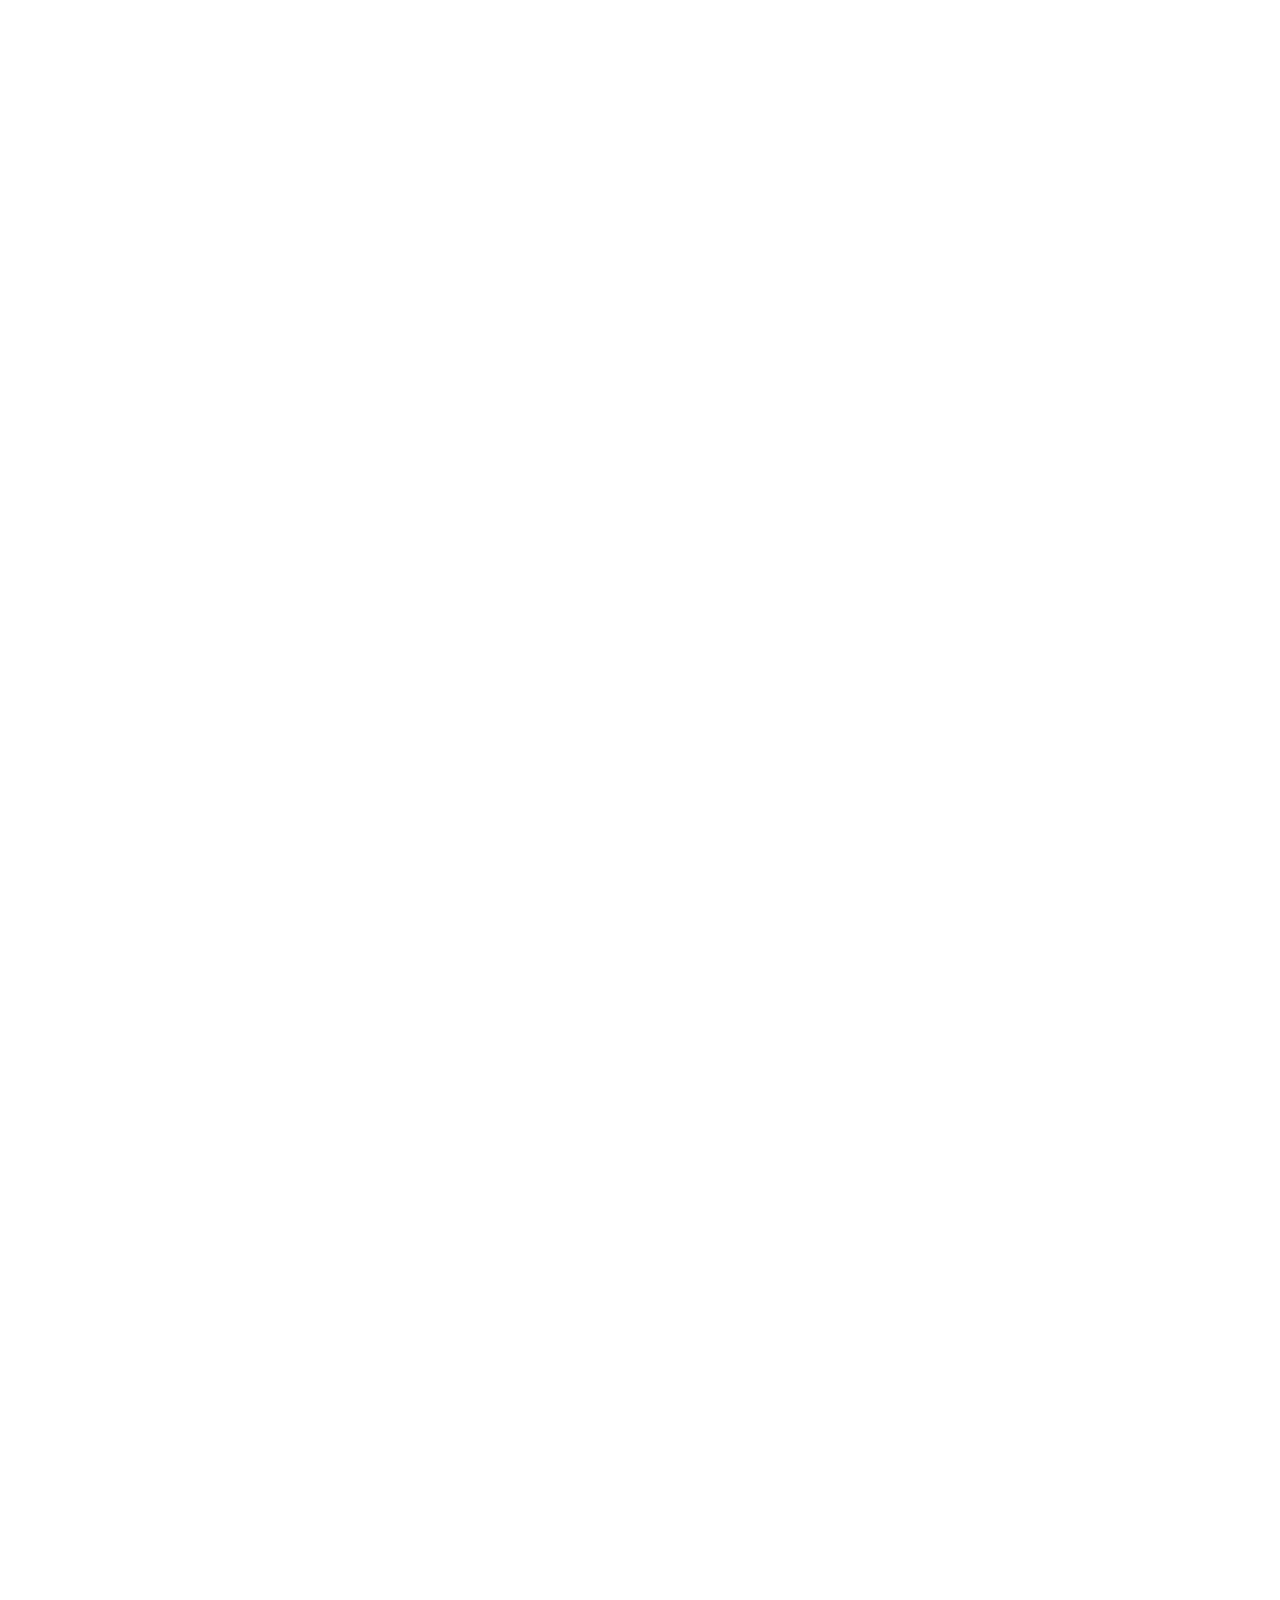
==== commit 1ebe79c4: "Implement modern two-way P2P marketplace interface with hero and pagination Co-authored-by: saipavan" ====
--- a/index.html
+++ b/index.html
@@ -130,6 +130,116 @@
     </div>
   </header>
 
+  <!-- Top Section: Dark Green Hero Banner -->
+  <section class="hero-marketplace-banner" id="heroMarketplaceBanner">
+    <div class="wrap hero-banner-grid">
+      <!-- Left Content Column -->
+      <div class="hero-banner-content">
+        <div class="hero-pill-badge">
+          <span class="hero-pill-dot">🟢</span>
+          <span class="hero-pill-text">A MARKETPLACE FOR TIME, SKILLS AND OPPORTUNITY</span>
+        </div>
+
+        <h1 class="hero-banner-title">
+          <span class="hero-title-main">Find the right skill.</span>
+          <span class="hero-title-accent">Make every hour count.</span>
+        </h1>
+
+        <p class="hero-banner-subtitle">
+          Hire a professional for a few hours, find flexible work, or connect with talent anywhere.
+        </p>
+
+        <!-- Hero Intent Switcher -->
+        <div class="hero-intent-switcher" role="radiogroup" aria-label="Marketplace intent switcher">
+          <button type="button" class="hero-intent-btn active" id="heroIntentNeedWork" role="radio" aria-checked="true">
+            I need work done
+          </button>
+          <button type="button" class="hero-intent-btn" id="heroIntentFindWork" role="radio" aria-checked="false">
+            I want to find work
+          </button>
+        </div>
+
+        <!-- Hero Search & Location Bar -->
+        <div class="hero-search-location-box">
+          <div class="hero-input-field hero-keyword-field">
+            <span class="hero-field-icon">🔍</span>
+            <input type="text" id="heroKeywordInput" class="hero-input" placeholder='Try "plumber", "logo designer"...' aria-label="Search skills or jobs" />
+            <button type="button" class="hero-select-indicator" aria-hidden="true">⌄</button>
+          </div>
+          <div class="hero-input-divider" aria-hidden="true"></div>
+          <div class="hero-input-field hero-location-field">
+            <span class="hero-field-icon">⌖</span>
+            <input type="text" id="heroLocationInput" class="hero-input" placeholder="hyderabad" value="hyderabad" aria-label="Location" />
+          </div>
+          <button type="button" class="hero-search-btn" id="heroSearchBtn">
+            Search
+          </button>
+        </div>
+
+        <!-- Use My Location Link -->
+        <div class="hero-location-link-row">
+          <button type="button" class="hero-use-location-link" id="heroUseMyLocationBtn">
+            Use my location
+          </button>
+        </div>
+
+        <!-- Popular Filter Pills -->
+        <div class="hero-popular-row">
+          <span class="hero-popular-label">Popular:</span>
+          <div class="hero-popular-pills">
+            <button type="button" class="hero-popular-pill" data-keyword="Plumber">Plumber</button>
+            <button type="button" class="hero-popular-pill" data-keyword="Driver">Driver</button>
+            <button type="button" class="hero-popular-pill" data-keyword="Graphic designer">Graphic designer</button>
+            <button type="button" class="hero-popular-pill" data-keyword="Video editor">Video editor</button>
+          </div>
+        </div>
+      </div>
+
+      <!-- Right Graphic / Preview Card Column -->
+      <div class="hero-banner-graphic">
+        <div class="hero-graphic-frame">
+          <img src="assets/hero-art.jpg" alt="Professional working" class="hero-art-img" />
+
+          <!-- Floating Provider Preview Card -->
+          <div class="hero-preview-card" role="region" aria-label="Provider preview card">
+            <div class="preview-card-header">
+              <div class="preview-card-kicker">
+                <span class="preview-dot"></span>
+                <span class="preview-kicker-text">PROVIDER PREVIEW</span>
+              </div>
+              <span class="preview-more-dots">•••</span>
+            </div>
+
+            <div class="preview-card-profile">
+              <div class="preview-avatar">TP</div>
+              <div class="preview-profile-info">
+                <h4 class="preview-name">Sample provider</h4>
+                <p class="preview-subtitle">Example service listing</p>
+              </div>
+              <span class="preview-status-dot" aria-label="Online"></span>
+            </div>
+
+            <div class="preview-card-pricing-row">
+              <div class="preview-price-block">
+                <span class="preview-price-caption">Starting at</span>
+                <div class="preview-price-val">₹450 <span class="preview-price-unit">/ hr</span></div>
+              </div>
+              <span class="preview-tag-badge">Preview only</span>
+            </div>
+
+            <div class="preview-card-footer">
+              <div class="preview-schedule-day">
+                <span class="day-abbr">MON</span>
+                <span class="day-name">Today</span>
+              </div>
+              <div class="preview-schedule-time">2:00–5:00 PM</div>
+            </div>
+          </div>
+        </div>
+      </div>
+    </div>
+  </section>
+
   <!-- Unified Control Bar directly under header -->
   <section class="unified-control-bar-wrapper" id="unifiedControlBar">
     <div class="wrap control-bar-inner">
--- a/redesign.css
+++ b/redesign.css
@@ -1841,7 +1841,7 @@
 /* --- Dual Component Wireframe Specs (Grid & List View) --- */
 .p2p-cards-container.view-grid {
   display: grid;
-  grid-template-columns: repeat(auto-fill, minmax(350px, 1fr));
+  grid-template-columns: repeat(auto-fill, minmax(260px, 1fr));
   gap: 20px;
 }
 
@@ -2499,3 +2499,493 @@
   cursor: not-allowed;
   pointer-events: none;
 }
+
+/* ==========================================================================
+   Hero Marketplace Banner (#0B3B2C)
+   ========================================================================== */
+.hero-marketplace-banner {
+  background-color: #0B3B2C;
+  color: #FFFFFF;
+  padding: 48px 0 60px 0;
+  position: relative;
+  overflow: hidden;
+}
+
+.hero-banner-grid {
+  display: grid;
+  grid-template-columns: 1.15fr 0.85fr;
+  gap: 48px;
+  align-items: center;
+}
+
+.hero-banner-content {
+  display: flex;
+  flex-direction: column;
+}
+
+.hero-pill-badge {
+  display: inline-flex;
+  align-items: center;
+  gap: 8px;
+  background: rgba(255, 255, 255, 0.08);
+  border: 1px solid rgba(255, 255, 255, 0.16);
+  padding: 6px 14px;
+  border-radius: 9999px;
+  width: fit-content;
+  margin-bottom: 24px;
+}
+
+.hero-pill-dot {
+  font-size: 0.65rem;
+  line-height: 1;
+}
+
+.hero-pill-text {
+  font-size: 0.72rem;
+  font-weight: 700;
+  letter-spacing: 0.08em;
+  color: #D1FAE5;
+  text-transform: uppercase;
+}
+
+.hero-banner-title {
+  font-size: clamp(2.3rem, 4.5vw, 3.6rem);
+  font-weight: 800;
+  line-height: 1.08;
+  letter-spacing: -0.03em;
+  margin: 0 0 18px 0;
+  display: flex;
+  flex-direction: column;
+}
+
+.hero-title-main {
+  color: #FFFFFF;
+}
+
+.hero-title-accent {
+  color: #CCFF00; /* Distinctive vibrant lime accent from reference */
+}
+
+.hero-banner-subtitle {
+  font-size: 1.1rem;
+  line-height: 1.5;
+  color: #E2E8F0;
+  max-width: 540px;
+  margin: 0 0 28px 0;
+  font-weight: 400;
+}
+
+/* Intent Switcher */
+.hero-intent-switcher {
+  display: inline-flex;
+  background: rgba(0, 0, 0, 0.28);
+  padding: 4px;
+  border-radius: 12px;
+  width: fit-content;
+  margin-bottom: 24px;
+  border: 1px solid rgba(255, 255, 255, 0.1);
+}
+
+.hero-intent-btn {
+  background: transparent;
+  color: #CBD5E1;
+  border: none;
+  font-size: 0.95rem;
+  font-weight: 600;
+  padding: 10px 22px;
+  border-radius: 9px;
+  cursor: pointer;
+  transition: all 0.2s ease;
+}
+
+.hero-intent-btn:hover {
+  color: #FFFFFF;
+}
+
+.hero-intent-btn.active {
+  background: #FFFFFF;
+  color: #0B3B2C;
+  box-shadow: 0 2px 8px rgba(0, 0, 0, 0.2);
+}
+
+/* Hero Search & Location Bar */
+.hero-search-location-box {
+  background: #FFFFFF;
+  border-radius: 14px;
+  padding: 6px 8px 6px 16px;
+  display: flex;
+  align-items: center;
+  box-shadow: 0 12px 30px rgba(0, 0, 0, 0.25);
+  max-width: 620px;
+  margin-bottom: 12px;
+}
+
+.hero-input-field {
+  display: flex;
+  align-items: center;
+  gap: 10px;
+  flex: 1 1 auto;
+}
+
+.hero-keyword-field {
+  flex: 1.4 1 auto;
+  position: relative;
+}
+
+.hero-location-field {
+  flex: 1 1 auto;
+  padding-left: 12px;
+}
+
+.hero-field-icon {
+  font-size: 1.1rem;
+  color: #64748B;
+  user-select: none;
+}
+
+.hero-location-field .hero-field-icon {
+  color: #059669;
+}
+
+.hero-input {
+  border: none;
+  outline: none;
+  background: transparent;
+  font-size: 0.95rem;
+  color: #0F172A;
+  width: 100%;
+  font-family: inherit;
+  font-weight: 500;
+}
+
+.hero-input::placeholder {
+  color: #94A3B8;
+  font-weight: 400;
+}
+
+.hero-select-indicator {
+  background: transparent;
+  border: none;
+  font-size: 1rem;
+  color: #64748B;
+  cursor: pointer;
+  padding: 0 6px;
+}
+
+.hero-input-divider {
+  width: 1px;
+  height: 28px;
+  background: #E2E8F0;
+  flex-shrink: 0;
+}
+
+.hero-search-btn {
+  background: #CCFF00;
+  color: #0B3B2C;
+  border: none;
+  font-size: 0.95rem;
+  font-weight: 700;
+  padding: 12px 28px;
+  border-radius: 10px;
+  cursor: pointer;
+  transition: all 0.2s ease;
+  flex-shrink: 0;
+}
+
+.hero-search-btn:hover {
+  background: #B8E600;
+  transform: translateY(-1px);
+}
+
+.hero-location-link-row {
+  margin-bottom: 22px;
+}
+
+.hero-use-location-link {
+  background: transparent;
+  border: none;
+  color: #A7F3D0;
+  font-size: 0.88rem;
+  font-weight: 600;
+  text-decoration: underline;
+  cursor: pointer;
+  padding: 0;
+  transition: color 0.15s ease;
+}
+
+.hero-use-location-link:hover {
+  color: #CCFF00;
+}
+
+/* Popular Pills */
+.hero-popular-row {
+  display: flex;
+  align-items: center;
+  gap: 10px;
+  flex-wrap: wrap;
+}
+
+.hero-popular-label {
+  font-size: 0.85rem;
+  color: #94A3B8;
+  font-weight: 500;
+}
+
+.hero-popular-pills {
+  display: flex;
+  align-items: center;
+  gap: 8px;
+  flex-wrap: wrap;
+}
+
+.hero-popular-pill {
+  background: rgba(255, 255, 255, 0.1);
+  color: #FFFFFF;
+  border: 1px solid rgba(255, 255, 255, 0.16);
+  font-size: 0.82rem;
+  font-weight: 500;
+  padding: 6px 14px;
+  border-radius: 9999px;
+  cursor: pointer;
+  transition: all 0.2s ease;
+}
+
+.hero-popular-pill:hover {
+  background: rgba(255, 255, 255, 0.22);
+  border-color: #CCFF00;
+  color: #CCFF00;
+}
+
+/* Right Graphic / Floating Preview Card */
+.hero-banner-graphic {
+  display: flex;
+  justify-content: center;
+  position: relative;
+}
+
+.hero-graphic-frame {
+  position: relative;
+  width: 100%;
+  max-width: 440px;
+  height: 480px;
+  border-radius: 28px;
+  overflow: visible;
+}
+
+.hero-art-img {
+  width: 100%;
+  height: 100%;
+  object-fit: cover;
+  border-radius: 28px;
+  box-shadow: 0 20px 40px rgba(0, 0, 0, 0.4);
+}
+
+.hero-preview-card {
+  position: absolute;
+  bottom: 30px;
+  left: -40px;
+  background: #FFFFFF;
+  color: #0F172A;
+  border-radius: 20px;
+  padding: 20px;
+  width: 320px;
+  box-shadow: 0 25px 50px -12px rgba(0, 0, 0, 0.35);
+  border: 1px solid rgba(255, 255, 255, 0.8);
+  backdrop-filter: blur(10px);
+}
+
+.preview-card-header {
+  display: flex;
+  align-items: center;
+  justify-content: space-between;
+  margin-bottom: 14px;
+}
+
+.preview-card-kicker {
+  display: flex;
+  align-items: center;
+  gap: 6px;
+}
+
+.preview-dot {
+  width: 8px;
+  height: 8px;
+  border-radius: 50%;
+  background-color: #059669;
+}
+
+.preview-kicker-text {
+  font-size: 0.68rem;
+  font-weight: 700;
+  letter-spacing: 0.08em;
+  color: #475569;
+  text-transform: uppercase;
+}
+
+.preview-more-dots {
+  color: #94A3B8;
+  font-size: 1rem;
+  letter-spacing: 1px;
+}
+
+.preview-card-profile {
+  display: flex;
+  align-items: center;
+  gap: 12px;
+  padding-bottom: 16px;
+  border-bottom: 1px solid #F1F5F9;
+  position: relative;
+}
+
+.preview-avatar {
+  width: 44px;
+  height: 44px;
+  border-radius: 50%;
+  background: #D9F99D;
+  color: #365314;
+  font-weight: 700;
+  font-size: 0.95rem;
+  display: flex;
+  align-items: center;
+  justify-content: center;
+  flex-shrink: 0;
+}
+
+.preview-profile-info {
+  flex: 1 1 auto;
+}
+
+.preview-name {
+  font-size: 0.95rem;
+  font-weight: 700;
+  color: #0F172A;
+  margin: 0 0 2px 0;
+}
+
+.preview-subtitle {
+  font-size: 0.78rem;
+  color: #64748B;
+  margin: 0;
+}
+
+.preview-status-dot {
+  width: 8px;
+  height: 8px;
+  border-radius: 50%;
+  background-color: #10B981;
+}
+
+.preview-card-pricing-row {
+  display: flex;
+  align-items: center;
+  justify-content: space-between;
+  padding: 14px 0;
+  border-bottom: 1px solid #F1F5F9;
+}
+
+.preview-price-caption {
+  font-size: 0.72rem;
+  color: #64748B;
+  display: block;
+}
+
+.preview-price-val {
+  font-size: 1.35rem;
+  font-weight: 800;
+  color: #0F172A;
+}
+
+.preview-price-unit {
+  font-size: 0.8rem;
+  font-weight: 500;
+  color: #64748B;
+}
+
+.preview-tag-badge {
+  background: #F1F5F9;
+  color: #475569;
+  font-size: 0.72rem;
+  font-weight: 600;
+  padding: 4px 10px;
+  border-radius: 6px;
+}
+
+.preview-card-footer {
+  display: flex;
+  align-items: center;
+  justify-content: space-between;
+  padding-top: 14px;
+  font-size: 0.8rem;
+}
+
+.preview-schedule-day {
+  display: flex;
+  align-items: center;
+  gap: 6px;
+  color: #334155;
+  font-weight: 600;
+}
+
+.day-abbr {
+  color: #94A3B8;
+  font-weight: 700;
+  font-size: 0.75rem;
+}
+
+.preview-schedule-time {
+  color: #475569;
+  font-weight: 500;
+}
+
+@media (max-width: 992px) {
+  .hero-banner-grid {
+    grid-template-columns: 1fr;
+    gap: 36px;
+  }
+  .hero-banner-graphic {
+    display: none;
+  }
+}
+
+@media (max-width: 640px) {
+  .hero-marketplace-banner {
+    padding: 32px 0 44px 0;
+  }
+  .hero-search-location-box {
+    flex-direction: column;
+    align-items: stretch;
+    padding: 12px;
+    gap: 10px;
+  }
+  .hero-input-divider {
+    display: none;
+  }
+  .hero-location-field {
+    padding-left: 0;
+  }
+  .hero-search-btn {
+    width: 100%;
+  }
+}
+
+.p2p-page-arrow {
+  font-size: 1.1rem;
+}
+
+.p2p-page-num {
+  border-radius: 50%;
+  min-width: 38px;
+  height: 38px;
+  padding: 0;
+}
+
+.p2p-page-ellipsis {
+  display: inline-flex;
+  align-items: center;
+  justify-content: center;
+  width: 30px;
+  height: 38px;
+  color: #94A3B8;
+  font-weight: 700;
+  user-select: none;
+}
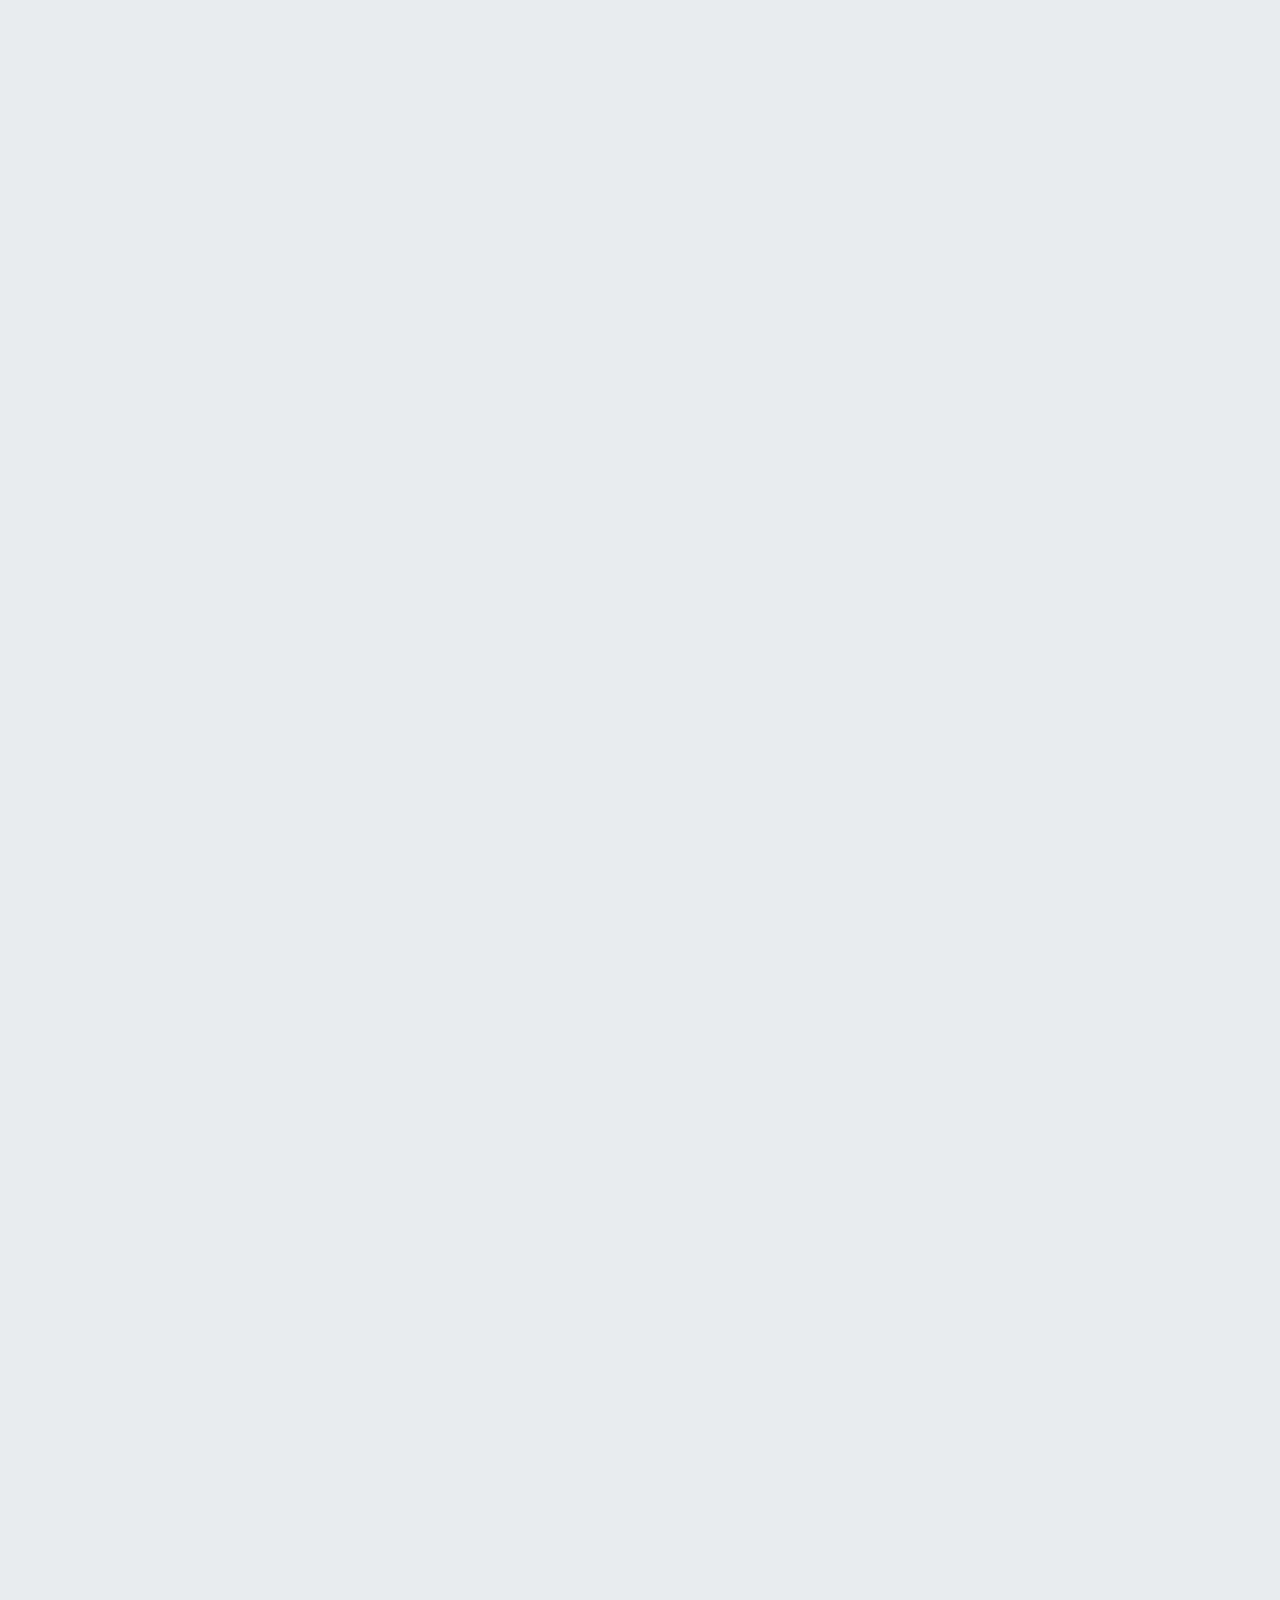
==== commit 55d5188f: "feat: build modern peer-to-peer job and talent marketplace interface Co-authored-by: saipavanronanki" ====
--- a/index.html
+++ b/index.html
@@ -85,274 +85,298 @@
   </script>
 </head>
 <body>
-  <header class="topbar p2p-topbar" id="p2pStickyHeader">
-    <div class="header-left">
-      <a class="brand" href="index.html?page=marketplace" aria-label="TIME2INCOME marketplace">
-        <img class="brand-mark" src="assets/time2income-mark.png" alt="" />
-        <span class="brand-name">TIME<span class="brand-number">2</span>INCOME</span>
-      </a>
-    </div>
-
-    <!-- Prominent Marketplace Switcher Toggle -->
-    <div class="marketplace-switcher-container" role="region" aria-label="Marketplace switch">
-      <div class="marketplace-toggle-wrapper" role="radiogroup" aria-label="Marketplace view mode">
-        <button type="button" class="marketplace-toggle-btn active" id="toggleFindTalent" data-view-mode="talent" role="radio" aria-checked="true">
-          <span class="toggle-icon">👥</span>
-          <span class="toggle-text">Find Talent</span>
-        </button>
-        <button type="button" class="marketplace-toggle-btn" id="toggleFindWork" data-view-mode="work" role="radio" aria-checked="false">
-          <span class="toggle-icon">💼</span>
-          <span class="toggle-text">Find Work</span>
-        </button>
-      </div>
-    </div>
-
-    <!-- Right Side CTAs & Controls -->
-    <div class="header-actions">
-      <button type="button" class="btn btn-secondary-emerald header-cta-btn" id="headerPostJobBtn">
-        <span class="cta-plus">+</span> Post a Job
-      </button>
-      <button type="button" class="btn btn-primary-emerald header-cta-btn" id="headerOfferSkillBtn">
-        <span class="cta-plus">+</span> Offer Your Skill
-      </button>
-
-      <div class="locale-controls">
-        <label class="language-label" for="language">🌐</label>
-        <input class="locale-picker" id="language" list="languageOptions" aria-label="Search language" autocomplete="off" value="English" data-i18n-placeholder="languageSearch" />
-        <datalist id="languageOptions"></datalist>
-        <label class="currency-label" for="currencySelector" data-i18n="currency">Currency</label>
-        <input class="locale-picker currency-picker" id="currencySelector" list="currencyOptions" aria-label="Search currency" autocomplete="off" value="INR" />
-        <datalist id="currencyOptions"></datalist>
-        <datalist id="countryOptions"></datalist>
-      </div>
-      <button class="btn btn-quiet" id="signInBtn" type="button" data-i18n="signOut">Sign out</button>
-      <a class="btn btn-outline" href="index.html?page=profile">My profile</a>
-    </div>
-  </header>
-
-  <!-- Top Section: Dark Green Hero Banner -->
-  <section class="hero-marketplace-banner" id="heroMarketplaceBanner">
-    <div class="wrap hero-banner-grid">
-      <!-- Left Content Column -->
-      <div class="hero-banner-content">
-        <div class="hero-pill-badge">
-          <span class="hero-pill-dot">🟢</span>
-          <span class="hero-pill-text">A MARKETPLACE FOR TIME, SKILLS AND OPPORTUNITY</span>
-        </div>
-
-        <h1 class="hero-banner-title">
-          <span class="hero-title-main">Find the right skill.</span>
-          <span class="hero-title-accent">Make every hour count.</span>
-        </h1>
-
-        <p class="hero-banner-subtitle">
-          Hire a professional for a few hours, find flexible work, or connect with talent anywhere.
-        </p>
-
-        <!-- Hero Intent Switcher -->
-        <div class="hero-intent-switcher" role="radiogroup" aria-label="Marketplace intent switcher">
-          <button type="button" class="hero-intent-btn active" id="heroIntentNeedWork" role="radio" aria-checked="true">
-            I need work done
-          </button>
-          <button type="button" class="hero-intent-btn" id="heroIntentFindWork" role="radio" aria-checked="false">
-            I want to find work
-          </button>
-        </div>
-
-        <!-- Hero Search & Location Bar -->
-        <div class="hero-search-location-box">
-          <div class="hero-input-field hero-keyword-field">
-            <span class="hero-field-icon">🔍</span>
-            <input type="text" id="heroKeywordInput" class="hero-input" placeholder='Try "plumber", "logo designer"...' aria-label="Search skills or jobs" />
-            <button type="button" class="hero-select-indicator" aria-hidden="true">⌄</button>
-          </div>
-          <div class="hero-input-divider" aria-hidden="true"></div>
-          <div class="hero-input-field hero-location-field">
-            <span class="hero-field-icon">⌖</span>
-            <input type="text" id="heroLocationInput" class="hero-input" placeholder="hyderabad" value="hyderabad" aria-label="Location" />
-          </div>
-          <button type="button" class="hero-search-btn" id="heroSearchBtn">
-            Search
-          </button>
-        </div>
-
-        <!-- Use My Location Link -->
-        <div class="hero-location-link-row">
-          <button type="button" class="hero-use-location-link" id="heroUseMyLocationBtn">
-            Use my location
-          </button>
-        </div>
-
-        <!-- Popular Filter Pills -->
-        <div class="hero-popular-row">
-          <span class="hero-popular-label">Popular:</span>
-          <div class="hero-popular-pills">
-            <button type="button" class="hero-popular-pill" data-keyword="Plumber">Plumber</button>
-            <button type="button" class="hero-popular-pill" data-keyword="Driver">Driver</button>
-            <button type="button" class="hero-popular-pill" data-keyword="Graphic designer">Graphic designer</button>
-            <button type="button" class="hero-popular-pill" data-keyword="Video editor">Video editor</button>
-          </div>
-        </div>
-      </div>
-
-      <!-- Right Graphic / Preview Card Column -->
-      <div class="hero-banner-graphic">
-        <div class="hero-graphic-frame">
-          <img src="assets/hero-art.jpg" alt="Professional working" class="hero-art-img" />
-
-          <!-- Floating Provider Preview Card -->
-          <div class="hero-preview-card" role="region" aria-label="Provider preview card">
-            <div class="preview-card-header">
-              <div class="preview-card-kicker">
-                <span class="preview-dot"></span>
-                <span class="preview-kicker-text">PROVIDER PREVIEW</span>
-              </div>
-              <span class="preview-more-dots">•••</span>
+  <!-- Reference-Inspired Sleek Dark Topbar & Control Bar Section -->
+  <div class="dark-portal-header-wrapper">
+    <header class="dark-topbar" id="p2pStickyHeader">
+      <div class="header-inner">
+        <!-- Logo Brand -->
+        <div class="dark-brand-block">
+          <a class="dark-brand" href="index.html?page=marketplace" aria-label="TIME2INCOME">
+            <svg class="dark-brand-logo-icon" width="24" height="24" viewBox="0 0 24 24" fill="none">
+              <path d="M12 2C6.477 2 2 6.477 2 12C2 17.523 6.477 22 12 22C17.523 22 22 17.523 22 12C22 6.477 17.523 2 12 2Z" fill="#FFFFFF"/>
+              <path d="M8.5 7.5L16.5 12L8.5 16.5V7.5Z" fill="#14161B"/>
+            </svg>
+            <span class="dark-brand-text">TIME<span class="text-accent">2</span>INCOME</span>
+          </a>
+        </div>
+
+        <!-- Primary Navigation Links -->
+        <nav class="dark-nav-links" aria-label="Primary navigation">
+          <button type="button" class="dark-nav-item active" id="navItemFindJob">Find job</button>
+          <button type="button" class="dark-nav-item" id="navItemFindTalent">Find talent</button>
+          <a href="#activity" class="dark-nav-item">Messages</a>
+          <button type="button" class="dark-nav-item" id="navItemHiring">Hiring</button>
+          <a href="#explore" class="dark-nav-item">Community</a>
+          <a href="#faq" class="dark-nav-item">FAQ</a>
+        </nav>
+
+        <!-- Right Side Location, CTAs, User Profile & Actions -->
+        <div class="dark-header-right">
+          <div class="dark-location-pill" title="Current search location">
+            <span class="loc-pin">📍</span>
+            <span class="loc-text" id="topbarLocationDisplay">New York, NY</span>
+          </div>
+
+          <div class="dark-header-ctas">
+            <button type="button" class="dark-btn-post-job" id="headerPostJobBtn">+ Post a Job</button>
+            <button type="button" class="dark-btn-offer-skill" id="headerOfferSkillBtn">+ Offer Skill</button>
+          </div>
+
+          <!-- Hidden auxiliary locale pickers for functional compatibility -->
+          <div class="locale-controls" style="display:none;">
+            <input class="locale-picker" id="language" list="languageOptions" value="English" />
+            <datalist id="languageOptions"></datalist>
+            <input class="locale-picker currency-picker" id="currencySelector" list="currencyOptions" value="INR" />
+            <datalist id="currencyOptions"></datalist>
+            <datalist id="countryOptions"></datalist>
+          </div>
+
+          <!-- User Profile & Action Icons -->
+          <div class="dark-profile-group">
+            <div class="user-avatar-circle" title="User Profile">
+              <img src="assets/hero-art.jpg" alt="User" class="avatar-photo" />
             </div>
-
-            <div class="preview-card-profile">
-              <div class="preview-avatar">TP</div>
-              <div class="preview-profile-info">
-                <h4 class="preview-name">Sample provider</h4>
-                <p class="preview-subtitle">Example service listing</p>
-              </div>
-              <span class="preview-status-dot" aria-label="Online"></span>
-            </div>
-
-            <div class="preview-card-pricing-row">
-              <div class="preview-price-block">
-                <span class="preview-price-caption">Starting at</span>
-                <div class="preview-price-val">₹450 <span class="preview-price-unit">/ hr</span></div>
-              </div>
-              <span class="preview-tag-badge">Preview only</span>
-            </div>
-
-            <div class="preview-card-footer">
-              <div class="preview-schedule-day">
-                <span class="day-abbr">MON</span>
-                <span class="day-name">Today</span>
-              </div>
-              <div class="preview-schedule-time">2:00–5:00 PM</div>
-            </div>
-          </div>
-        </div>
-      </div>
-    </div>
-  </section>
-
-  <!-- Unified Control Bar directly under header -->
-  <section class="unified-control-bar-wrapper" id="unifiedControlBar">
-    <div class="wrap control-bar-inner">
-      <div class="search-filter-grid">
-        <!-- Keyword Search Input -->
-        <div class="filter-cell search-input-cell">
-          <label class="sr-only" for="p2pKeywordSearch">Search keyword</label>
-          <div class="input-with-icon">
-            <span class="input-icon">🔍</span>
-            <input type="text" id="p2pKeywordSearch" class="p2p-control-input" placeholder="Search by name, skill, job title, description..." />
+            <button type="button" class="dark-circle-icon-btn" title="Settings" aria-label="Settings">
+              <svg width="18" height="18" viewBox="0 0 24 24" fill="none" stroke="currentColor" stroke-width="2"><circle cx="12" cy="12" r="3"></circle><path d="M19.4 15a1.65 1.65 0 0 0 .33 1.82l.06.06a2 2 0 0 1 0 2.83 2 2 0 0 1-2.83 0l-.06-.06a1.65 1.65 0 0 0-1.82-.33 1.65 1.65 0 0 0-1 1.51V21a2 2 0 0 1-2 2 2 2 0 0 1-2-2v-.09A1.65 1.65 0 0 0 9 19.4a1.65 1.65 0 0 0-1.82.33l-.06.06a2 2 0 0 1-2.83 0 2 2 0 0 1 0-2.83l.06-.06a1.65 1.65 0 0 0 .33-1.82 1.65 1.65 0 0 0-1.51-1H3a2 2 0 0 1-2-2 2 2 0 0 1 2-2h.09A1.65 1.65 0 0 0 4.6 9a1.65 1.65 0 0 0-.33-1.82l-.06-.06a2 2 0 0 1 0-2.83 2 2 0 0 1 2.83 0l.06.06a1.65 1.65 0 0 0 1.82.33H9a1.65 1.65 0 0 0 1-1.51V3a2 2 0 0 1 2-2 2 2 0 0 1 2 2v.09a1.65 1.65 0 0 0 1 1.51 1.65 1.65 0 0 0 1.82-.33l.06-.06a2 2 0 0 1 2.83 0 2 2 0 0 1 0 2.83l-.06.06a1.65 1.65 0 0 0-.33 1.82V9a1.65 1.65 0 0 0 1.51 1H21a2 2 0 0 1 2 2 2 2 0 0 1-2 2h-.09a1.65 1.65 0 0 0-1.51 1z"></path></svg>
+            </button>
+            <button type="button" class="dark-circle-icon-btn" title="Notifications" aria-label="Notifications">
+              <svg width="18" height="18" viewBox="0 0 24 24" fill="none" stroke="currentColor" stroke-width="2"><path d="M18 8A6 6 0 0 0 6 8c0 7-3 9-3 9h18s-3-2-3-9"></path><path d="M13.73 21a2 2 0 0 1-3.46 0"></path></svg>
+            </button>
+            <button type="button" class="btn btn-quiet" id="signInBtn" style="color:#A0AEC0; font-size:12px; margin-left:4px;" data-i18n="signOut">Sign out</button>
+          </div>
+        </div>
+      </div>
+    </header>
+
+    <!-- Reference-Inspired Dark Control Bar with Pill Inputs & Salary Slider -->
+    <div class="dark-control-bar-container">
+      <div class="dark-control-bar-inner">
+        <!-- 1. Search / Role Pill Input -->
+        <div class="dark-pill-filter-cell">
+          <div class="dark-pill-input-box">
+            <span class="dark-pill-icon">🔍</span>
+            <input type="text" id="p2pKeywordSearch" class="dark-pill-text-input" placeholder="Designer" value="Designer" aria-label="Role search" />
             <button type="button" class="clear-search-btn" id="p2pClearSearch" title="Clear search" hidden>×</button>
-          </div>
-        </div>
-
-        <!-- Category Dropdown -->
-        <div class="filter-cell">
-          <label class="sr-only" for="p2pCategorySelect">Category</label>
-          <div class="select-with-icon">
-            <span class="input-icon">📁</span>
-            <select id="p2pCategorySelect" class="p2p-control-select">
-              <option value="all">All Categories</option>
+            <span class="dark-pill-chevron">⌄</span>
+          </div>
+        </div>
+
+        <!-- 2. Work Location Pill Input -->
+        <div class="dark-pill-filter-cell">
+          <div class="dark-pill-input-box">
+            <span class="dark-pill-icon">📍</span>
+            <input type="text" id="p2pLocationInput" class="dark-pill-text-input" placeholder="Work location" aria-label="Work location" />
+            <span class="dark-pill-chevron">⌄</span>
+          </div>
+        </div>
+
+        <!-- 3. Experience / Category Dropdown -->
+        <div class="dark-pill-filter-cell">
+          <div class="dark-pill-input-box">
+            <span class="dark-pill-icon">💼</span>
+            <select id="p2pCategorySelect" class="dark-pill-select" aria-label="Category / Experience">
+              <option value="all">Experience</option>
               <option value="Development">Development</option>
-              <option value="Design">Design</option>
+              <option value="Design" selected>Design</option>
               <option value="Trades/Plumbing">Trades/Plumbing</option>
               <option value="Admin/Backoffice">Admin/Backoffice</option>
               <option value="Marketing">Marketing</option>
             </select>
-          </div>
-        </div>
-
-        <!-- Work Type Select -->
-        <div class="filter-cell">
-          <label class="sr-only" for="p2pWorkTypeSelect">Work Type</label>
-          <div class="select-with-icon">
-            <span class="input-icon">📍</span>
-            <select id="p2pWorkTypeSelect" class="p2p-control-select">
-              <option value="all">All Work Types</option>
+            <span class="dark-pill-chevron">⌄</span>
+          </div>
+        </div>
+
+        <!-- 4. Rate Period / Work Type Dropdown -->
+        <div class="dark-pill-filter-cell">
+          <div class="dark-pill-input-box">
+            <span class="dark-pill-icon">⏱️</span>
+            <select id="p2pWorkTypeSelect" class="dark-pill-select" aria-label="Per month / Rate type">
+              <option value="all">Per month</option>
+              <option value="Remote">Remote</option>
               <option value="Local">Local</option>
-              <option value="Remote">Remote</option>
-              <option value="Both">Both (Local & Remote)</option>
+              <option value="Both">Both</option>
             </select>
-          </div>
-        </div>
-
-        <!-- Location Input -->
-        <div class="filter-cell">
-          <label class="sr-only" for="p2pLocationInput">Location</label>
-          <div class="input-with-icon">
-            <span class="input-icon">🌍</span>
-            <input type="text" id="p2pLocationInput" class="p2p-control-input" placeholder="City or region" />
-          </div>
-        </div>
-
-        <!-- Sort Dropdown -->
-        <div class="filter-cell">
-          <label class="sr-only" for="p2pSortSelect">Sort by</label>
-          <div class="select-with-icon">
-            <span class="input-icon">⇅</span>
-            <select id="p2pSortSelect" class="p2p-control-select">
-              <option value="newest">Newest</option>
-              <option value="rate-low">Rate: Low to High</option>
-              <option value="budget-high">Budget: High to Low</option>
-              <option value="rating">Rating</option>
-            </select>
-          </div>
-        </div>
-
-        <!-- View Switcher (Grid vs List) -->
-        <div class="filter-cell view-switcher-cell">
-          <div class="view-switcher-group" role="group" aria-label="View format">
-            <button type="button" class="view-switch-btn active" id="viewModeGrid" title="Grid View" aria-pressed="true">
-              <svg width="18" height="18" viewBox="0 0 24 24" fill="none" stroke="currentColor" stroke-width="2"><rect x="3" y="3" width="7" height="7"></rect><rect x="14" y="3" width="7" height="7"></rect><rect x="14" y="14" width="7" height="7"></rect><rect x="3" y="14" width="7" height="7"></rect></svg>
-            </button>
-            <button type="button" class="view-switch-btn" id="viewModeList" title="List View" aria-pressed="false">
-              <svg width="18" height="18" viewBox="0 0 24 24" fill="none" stroke="currentColor" stroke-width="2"><line x1="8" y1="6" x2="21" y2="6"></line><line x1="8" y1="12" x2="21" y2="12"></line><line x1="8" y1="18" x2="21" y2="18"></line><line x1="3" y1="6" x2="3.01" y2="6"></line><line x1="3" y1="12" x2="3.01" y2="12"></line><line x1="3" y1="18" x2="3.01" y2="18"></line></svg>
-            </button>
+            <span class="dark-pill-chevron">⌄</span>
+          </div>
+        </div>
+
+        <!-- 5. Salary Range Double-Handle Slider Inspired by Image -->
+        <div class="dark-salary-slider-cell">
+          <div class="dark-salary-meta">
+            <span class="salary-label">Salary range</span>
+            <span class="salary-values" id="salaryDisplayValue">$1200-$2000</span>
+          </div>
+          <div class="dual-range-slider-wrap">
+            <div class="slider-track-bar"></div>
+            <div class="slider-fill-highlight" id="sliderFillHighlight"></div>
+            <input type="range" min="100" max="3000" step="50" value="1200" id="salaryRangeMin" class="range-handle handle-min" aria-label="Minimum salary" />
+            <input type="range" min="100" max="3000" step="50" value="2000" id="salaryRangeMax" class="range-handle handle-max" aria-label="Maximum salary" />
           </div>
         </div>
       </div>
     </div>
-  </section>
-
-  <!-- Dual Component Marketplace Feed Section -->
-  <section class="section p2p-feed-section" id="marketplaceFeedSection">
-    <div class="wrap">
-      <div class="feed-view-header">
-        <div>
-          <h2 class="feed-view-title" id="feedMainTitle">Skilled Providers Ready to Work</h2>
-          <p class="feed-view-sub" id="feedMainSub">Browse verified professionals, review profiles, and request bookings.</p>
-        </div>
-        <div class="feed-meta-stats">
-          <span class="results-badge" id="feedResultsCountBadge">Loading...</span>
-        </div>
-      </div>
-
-      <!-- Main Dual Card Container (Grid or List view) -->
-      <div class="p2p-cards-container view-grid" id="p2pCardsFeed">
-        <!-- Rendered dynamically -->
-      </div>
-
-      <div class="empty-feed-state hidden" id="p2pEmptyFeedState">
-        <div class="empty-icon">🔍</div>
-        <h3>No matching results found</h3>
-        <p>Try refining your search keyword, selecting a different category, or clearing your active filters.</p>
-        <button type="button" class="btn btn-secondary-emerald" id="p2pResetFiltersBtn">Reset All Filters</button>
-      </div>
-
-      <!-- Bottom Numeric Pagination Bar -->
-      <nav class="p2p-pagination-container" id="p2pPaginationContainer" aria-label="Pagination Navigation">
-        <!-- Rendered dynamically by app.js -->
-      </nav>
+  </div>
+
+  <!-- Main Canvas Section: Curved White Card Frame on Soft Grey Background -->
+  <main class="reference-main-canvas" id="top">
+    <div class="curved-app-frame">
+      <div class="curved-frame-layout">
+
+        <!-- Left Sidebar: Promo Card + Detailed Filter Checklists -->
+        <aside class="canvas-sidebar" aria-label="Filters and promotional sidebar">
+          <!-- Get Your best profession Promo Banner Card -->
+          <div class="promo-banner-card">
+            <div class="promo-banner-art">
+              <div class="promo-glow-circle"></div>
+              <div class="promo-mesh-lines"></div>
+            </div>
+            <div class="promo-content">
+              <h2 class="promo-title">Get Your best profession with TIME2INCOME</h2>
+              <button type="button" class="promo-btn-learn" id="promoLearnMoreBtn">Learn more</button>
+            </div>
+          </div>
+
+          <!-- Comprehensive Sidebar Filters -->
+          <div class="sidebar-filters-widget">
+            <div class="sidebar-filters-head">
+              <h3 class="filters-heading">Filters</h3>
+              <button type="button" class="filter-collapse-btn" id="toggleSidebarFilters" aria-label="Toggle filters">◀</button>
+            </div>
+
+            <!-- Working schedule group -->
+            <div class="filter-group-block">
+              <h4 class="filter-group-title">Working schedule</h4>
+              <div class="checkbox-list">
+                <label class="custom-checkbox-row">
+                  <input type="checkbox" name="work_schedule" value="full-time" checked />
+                  <span class="custom-check-box"></span>
+                  <span class="check-label">Full time</span>
+                </label>
+                <label class="custom-checkbox-row">
+                  <input type="checkbox" name="work_schedule" value="part-time" checked />
+                  <span class="custom-check-box"></span>
+                  <span class="check-label">Part time</span>
+                </label>
+                <label class="custom-checkbox-row">
+                  <input type="checkbox" name="work_schedule" value="internship" />
+                  <span class="custom-check-box"></span>
+                  <span class="check-label">Internship</span>
+                </label>
+                <label class="custom-checkbox-row">
+                  <input type="checkbox" name="work_schedule" value="project" />
+                  <span class="custom-check-box"></span>
+                  <span class="check-label">Project work</span>
+                </label>
+                <label class="custom-checkbox-row">
+                  <input type="checkbox" name="work_schedule" value="volunteering" />
+                  <span class="custom-check-box"></span>
+                  <span class="check-label">Volunteering</span>
+                </label>
+              </div>
+            </div>
+
+            <!-- Employment type group -->
+            <div class="filter-group-block">
+              <h4 class="filter-group-title">Employment type</h4>
+              <div class="checkbox-list">
+                <label class="custom-checkbox-row">
+                  <input type="checkbox" name="employment_type" value="full-day" checked />
+                  <span class="custom-check-box"></span>
+                  <span class="check-label">Full day</span>
+                </label>
+                <label class="custom-checkbox-row">
+                  <input type="checkbox" name="employment_type" value="flexible" checked />
+                  <span class="custom-check-box"></span>
+                  <span class="check-label">Flexible schedule</span>
+                </label>
+                <label class="custom-checkbox-row">
+                  <input type="checkbox" name="employment_type" value="shift" />
+                  <span class="custom-check-box"></span>
+                  <span class="check-label">Shift work</span>
+                </label>
+                <label class="custom-checkbox-row">
+                  <input type="checkbox" name="employment_type" value="distant" checked />
+                  <span class="custom-check-box"></span>
+                  <span class="check-label">Distant work</span>
+                </label>
+                <label class="custom-checkbox-row">
+                  <input type="checkbox" name="employment_type" value="shift-method" />
+                  <span class="custom-check-box"></span>
+                  <span class="check-label">Shift method</span>
+                </label>
+              </div>
+            </div>
+          </div>
+        </aside>
+
+        <!-- Right / Main Content Column: Cards Grid, Header & Controls -->
+        <section class="canvas-main-content">
+          <!-- Main Content Top Header -->
+          <div class="feed-top-bar">
+            <div class="feed-heading-cluster">
+              <h1 class="main-feed-heading" id="feedMainTitle">Recommended jobs</h1>
+              <span class="feed-count-pill" id="feedResultsCountBadge">387</span>
+            </div>
+
+            <!-- Marketplace Switcher & Sort By Controls -->
+            <div class="feed-action-bar">
+              <!-- Mode Switcher Pill: Find Jobs vs Find Talent -->
+              <div class="mode-pill-switcher" role="radiogroup" aria-label="Feed mode">
+                <button type="button" class="mode-pill-btn active" id="toggleFindWork" role="radio" aria-checked="true">
+                  Find Work
+                </button>
+                <button type="button" class="mode-pill-btn" id="toggleFindTalent" role="radio" aria-checked="false">
+                  Find Talent
+                </button>
+              </div>
+
+              <!-- Sort Dropdown -->
+              <div class="sort-control-wrap">
+                <span class="sort-prefix-label">Sort by:</span>
+                <select id="p2pSortSelect" class="sort-by-select" aria-label="Sort listings">
+                  <option value="newest">Last updated</option>
+                  <option value="rate-low">Rate: Low to High</option>
+                  <option value="budget-high">Budget: High to Low</option>
+                  <option value="rating">Top Rated</option>
+                </select>
+                <button type="button" class="sort-filter-icon-btn" aria-label="Sort filter">
+                  <svg width="18" height="18" viewBox="0 0 24 24" fill="none" stroke="currentColor" stroke-width="2"><line x1="4" y1="21" x2="4" y2="14"></line><line x1="4" y1="10" x2="4" y2="3"></line><line x1="12" y1="21" x2="12" y2="12"></line><line x1="12" y1="8" x2="12" y2="3"></line><line x1="20" y1="21" x2="20" y2="16"></line><line x1="20" y1="12" x2="20" y2="3"></line><line x1="1" y1="14" x2="7" y2="14"></line><line x1="9" y1="8" x2="15" y2="8"></line><line x1="17" y1="16" x2="23" y2="16"></line></svg>
+                </button>
+              </div>
+
+              <!-- View Switcher (Grid vs List) -->
+              <div class="view-switcher-group" role="group" aria-label="View format">
+                <button type="button" class="view-switch-btn active" id="viewModeGrid" title="Grid View" aria-pressed="true">
+                  <svg width="16" height="16" viewBox="0 0 24 24" fill="none" stroke="currentColor" stroke-width="2"><rect x="3" y="3" width="7" height="7"></rect><rect x="14" y="3" width="7" height="7"></rect><rect x="14" y="14" width="7" height="7"></rect><rect x="3" y="14" width="7" height="7"></rect></svg>
+                </button>
+                <button type="button" class="view-switch-btn" id="viewModeList" title="List View" aria-pressed="false">
+                  <svg width="16" height="16" viewBox="0 0 24 24" fill="none" stroke="currentColor" stroke-width="2"><line x1="8" y1="6" x2="21" y2="6"></line><line x1="8" y1="12" x2="21" y2="12"></line><line x1="8" y1="18" x2="21" y2="18"></line><line x1="3" y1="6" x2="3.01" y2="6"></line><line x1="3" y1="12" x2="3.01" y2="12"></line><line x1="3" y1="18" x2="3.01" y2="18"></line></svg>
+                </button>
+              </div>
+            </div>
+          </div>
+
+          <!-- Dynamic Pastel Card Grid (3 Columns like in Reference) -->
+          <div class="p2p-cards-container view-grid" id="p2pCardsFeed">
+            <!-- Dynamically populated by app.js with pastel-colored cards -->
+          </div>
+
+          <!-- Empty State -->
+          <div class="empty-feed-state hidden" id="p2pEmptyFeedState">
+            <div class="empty-icon">🔍</div>
+            <h3>No matching opportunities found</h3>
+            <p>Try adjusting your search query, location, or clearing sidebar filter checkboxes.</p>
+            <button type="button" class="btn btn-primary" id="p2pResetFiltersBtn" style="background:#111315; border-radius:999px;">Reset Filters</button>
+          </div>
+
+          <!-- Pagination Container -->
+          <nav class="p2p-pagination-container" id="p2pPaginationContainer" aria-label="Pagination Navigation">
+            <!-- Dynamically populated by app.js -->
+          </nav>
+        </section>
+      </div>
     </div>
-  </section>
+  </main>
 
   <main id="top">
     <section class="hero wrap">
--- a/redesign.css
+++ b/redesign.css
@@ -1538,34 +1538,888 @@
   body[data-page="marketplace"] .worker-actions [data-action="book"] { grid-column: 1 / -1; }
 }
 
-/* --- P2P Marketplace Modern Redesign Enhancements --- */
+/* ==========================================================================
+   Reference-Inspired Modern Aesthetic (Dark Top Header & Curved Pastel Cards)
+   ========================================================================== */
+
 :root {
-  --emerald-primary: #059669;
-  --emerald-hover: #047857;
-  --emerald-light: #ecfdf5;
-  --emerald-border: #a7f3d0;
-  --border-subtle: #E2E8F0;
-  --bg-card: #FFFFFF;
-  --text-main: #0F172A;
-  --text-muted: #64748B;
-  --shadow-card: 0 1px 3px rgba(0,0,0,0.06), 0 1px 2px rgba(0,0,0,0.04);
-  --shadow-card-hover: 0 10px 25px -5px rgba(0,0,0,0.08), 0 8px 10px -6px rgba(0,0,0,0.04);
-}
-
-.p2p-topbar {
-  position: sticky;
-  top: 0;
-  z-index: 1000;
-  background: rgba(255, 255, 255, 0.98);
-  backdrop-filter: blur(8px);
-  border-bottom: 1px solid var(--border-subtle);
-  display: flex !important;
+  --ref-dark-bg: #111315;
+  --ref-dark-surface: #1A1D20;
+  --ref-dark-border: rgba(255, 255, 255, 0.12);
+  --ref-dark-text: #FFFFFF;
+  --ref-dark-muted: #8E95A2;
+  --ref-dark-input: rgba(255, 255, 255, 0.05);
+  --ref-accent-blue: #38BDF8;
+  --ref-canvas-bg: #E8ECEF;
+  --ref-card-frame-bg: #FFFFFF;
+  --ref-text-dark: #111417;
+  --ref-text-muted: #64748B;
+  --ref-border-light: #E2E8F0;
+}
+
+body {
+  background: var(--ref-canvas-bg) !important;
+  color: var(--ref-text-dark);
+  font-family: -apple-system, BlinkMacSystemFont, "Segoe UI", Roboto, "Helvetica Neue", Arial, sans-serif;
+  margin: 0;
+  padding: 0;
+}
+
+/* 1. Sleek Dark Header Wrapper */
+.dark-portal-header-wrapper {
+  background: var(--ref-dark-bg);
+  color: var(--ref-dark-text);
+  padding: 12px 24px 28px;
+  position: relative;
+  z-index: 200;
+}
+
+.dark-topbar {
+  max-width: 1400px;
+  margin: 0 auto;
+}
+
+.header-inner {
+  display: flex;
   align-items: center;
   justify-content: space-between;
-  padding: 12px 28px !important;
+  gap: 20px;
+  padding: 6px 0 18px;
+}
+
+.dark-brand {
+  display: flex;
+  align-items: center;
+  gap: 10px;
+  text-decoration: none;
+  color: #FFFFFF;
+  font-weight: 800;
+  font-size: 1.25rem;
+  letter-spacing: -0.02em;
+}
+
+.dark-brand-logo-icon {
+  width: 26px;
+  height: 26px;
+}
+
+.dark-brand-text .text-accent {
+  color: #38BDF8;
+}
+
+.dark-nav-links {
+  display: flex;
+  align-items: center;
+  gap: 22px;
+}
+
+.dark-nav-item {
+  background: transparent;
+  border: none;
+  color: var(--ref-dark-muted);
+  font-size: 0.92rem;
+  font-weight: 500;
+  cursor: pointer;
+  text-decoration: none;
+  transition: color 0.15s ease;
+  padding: 6px 4px;
+}
+
+.dark-nav-item:hover,
+.dark-nav-item.active {
+  color: #FFFFFF;
+  font-weight: 600;
+}
+
+.dark-header-right {
+  display: flex;
+  align-items: center;
+  gap: 14px;
+}
+
+.dark-location-pill {
+  display: flex;
+  align-items: center;
+  gap: 6px;
+  background: var(--ref-dark-input);
+  border: 1px solid var(--ref-dark-border);
+  padding: 6px 14px;
+  border-radius: 999px;
+  font-size: 0.85rem;
+  color: #E2E8F0;
+}
+
+.loc-pin {
+  font-size: 0.8rem;
+}
+
+.dark-header-ctas {
+  display: flex;
+  align-items: center;
+  gap: 8px;
+}
+
+.dark-btn-post-job {
+  background: transparent;
+  color: #FFFFFF;
+  border: 1px solid var(--ref-dark-border);
+  padding: 7px 14px;
+  border-radius: 999px;
+  font-size: 0.82rem;
+  font-weight: 600;
+  cursor: pointer;
+  transition: all 0.2s ease;
+}
+
+.dark-btn-post-job:hover {
+  background: rgba(255, 255, 255, 0.1);
+  border-color: rgba(255, 255, 255, 0.3);
+}
+
+.dark-btn-offer-skill {
+  background: #38BDF8;
+  color: #0F172A;
+  border: 1px solid #38BDF8;
+  padding: 7px 14px;
+  border-radius: 999px;
+  font-size: 0.82rem;
+  font-weight: 700;
+  cursor: pointer;
+  transition: all 0.2s ease;
+}
+
+.dark-btn-offer-skill:hover {
+  background: #7DD3FC;
+  box-shadow: 0 0 12px rgba(56, 189, 248, 0.4);
+}
+
+.dark-profile-group {
+  display: flex;
+  align-items: center;
+  gap: 8px;
+}
+
+.user-avatar-circle {
+  width: 36px;
+  height: 36px;
+  border-radius: 50%;
+  overflow: hidden;
+  border: 1.5px solid rgba(255, 255, 255, 0.3);
+}
+
+.user-avatar-circle .avatar-photo {
+  width: 100%;
+  height: 100%;
+  object-fit: cover;
+}
+
+.dark-circle-icon-btn {
+  background: var(--ref-dark-input);
+  border: 1px solid var(--ref-dark-border);
+  color: #E2E8F0;
+  width: 34px;
+  height: 34px;
+  border-radius: 50%;
+  display: flex;
+  align-items: center;
+  justify-content: center;
+  cursor: pointer;
+  transition: all 0.15s ease;
+}
+
+.dark-circle-icon-btn:hover {
+  background: rgba(255, 255, 255, 0.15);
+  color: #FFFFFF;
+}
+
+/* 2. Sleek Dark Control Bar with Pill Inputs & Double Slider */
+.dark-control-bar-container {
+  max-width: 1400px;
+  margin: 0 auto;
+  padding-top: 6px;
+}
+
+.dark-control-bar-inner {
+  display: flex;
+  align-items: center;
+  gap: 12px;
+  flex-wrap: wrap;
+}
+
+.dark-pill-filter-cell {
+  flex: 1 1 180px;
+  min-width: 160px;
+}
+
+.dark-pill-input-box {
+  display: flex;
+  align-items: center;
+  background: var(--ref-dark-surface);
+  border: 1px solid var(--ref-dark-border);
+  border-radius: 999px;
+  padding: 5px 14px;
+  height: 44px;
+  position: relative;
+  transition: border-color 0.2s ease;
+}
+
+.dark-pill-input-box:focus-within {
+  border-color: #38BDF8;
+  box-shadow: 0 0 0 2px rgba(56, 189, 248, 0.2);
+}
+
+.dark-pill-icon {
+  font-size: 0.9rem;
+  color: var(--ref-dark-muted);
+  margin-right: 8px;
+  flex-shrink: 0;
+}
+
+.dark-pill-text-input,
+.dark-pill-select {
+  background: transparent;
+  border: none;
+  color: #FFFFFF;
+  font-size: 0.88rem;
+  width: 100%;
+  outline: none;
+  font-family: inherit;
+}
+
+.dark-pill-select {
+  appearance: none;
+  cursor: pointer;
+}
+
+.dark-pill-select option {
+  background: #1A1D20;
+  color: #FFFFFF;
+}
+
+.dark-pill-chevron {
+  color: var(--ref-dark-muted);
+  font-size: 0.85rem;
+  margin-left: 6px;
+  pointer-events: none;
+}
+
+/* Dual Range Salary Slider matching Reference */
+.dark-salary-slider-cell {
+  flex: 1.2 1 240px;
+  min-width: 220px;
+  display: flex;
+  flex-direction: column;
+  justify-content: center;
+  padding: 0 6px;
+}
+
+.dark-salary-meta {
+  display: flex;
+  align-items: center;
+  justify-content: space-between;
+  margin-bottom: 6px;
+}
+
+.salary-label {
+  font-size: 0.78rem;
+  color: var(--ref-dark-muted);
+  font-weight: 500;
+}
+
+.salary-values {
+  font-size: 0.85rem;
+  color: #FFFFFF;
+  font-weight: 600;
+}
+
+.dual-range-slider-wrap {
+  position: relative;
+  height: 18px;
+  display: flex;
+  align-items: center;
+}
+
+.slider-track-bar {
+  position: absolute;
+  width: 100%;
+  height: 4px;
+  background: rgba(255, 255, 255, 0.15);
+  border-radius: 999px;
+}
+
+.slider-fill-highlight {
+  position: absolute;
+  left: 36%;
+  width: 32%;
+  height: 4px;
+  background: #38BDF8;
+  border-radius: 999px;
+}
+
+.range-handle {
+  position: absolute;
+  width: 100%;
+  background: none;
+  pointer-events: none;
+  appearance: none;
+  height: 4px;
+  margin: 0;
+  outline: none;
+}
+
+.range-handle::-webkit-slider-thumb {
+  pointer-events: auto;
+  appearance: none;
+  width: 16px;
+  height: 16px;
+  border-radius: 50%;
+  background: #38BDF8;
+  border: 2px solid #FFFFFF;
+  cursor: pointer;
+  box-shadow: 0 1px 4px rgba(0, 0, 0, 0.4);
+}
+
+.range-handle::-moz-range-thumb {
+  pointer-events: auto;
+  width: 16px;
+  height: 16px;
+  border-radius: 50%;
+  background: #38BDF8;
+  border: 2px solid #FFFFFF;
+  cursor: pointer;
+}
+
+/* 3. Main Canvas & Curved White App Frame */
+.reference-main-canvas {
+  padding: 0 24px 60px;
+  max-width: 1440px;
+  margin: 0 auto;
+}
+
+.curved-app-frame {
+  background: var(--ref-card-frame-bg);
+  border-radius: 28px;
+  padding: 32px 36px 48px;
+  box-shadow: 0 12px 36px rgba(15, 23, 42, 0.05);
+  margin-top: -12px;
+  position: relative;
+  z-index: 210;
+}
+
+.curved-frame-layout {
+  display: grid;
+  grid-template-columns: 260px 1fr;
+  gap: 36px;
+  align-items: flex-start;
+}
+
+/* Left Sidebar: Promo Banner Card */
+.promo-banner-card {
+  border-radius: 20px;
+  background: radial-gradient(circle at 75% 25%, #3B536E 0%, #161A22 70%);
+  color: #FFFFFF;
+  padding: 24px 20px;
+  position: relative;
+  overflow: hidden;
+  box-shadow: 0 8px 24px rgba(22, 26, 34, 0.2);
+  margin-bottom: 28px;
+  min-height: 200px;
+  display: flex;
+  flex-direction: column;
+  justify-content: flex-end;
+}
+
+.promo-glow-circle {
+  position: absolute;
+  top: -20px;
+  right: -20px;
+  width: 130px;
+  height: 130px;
+  border-radius: 50%;
+  background: radial-gradient(circle, rgba(56, 189, 248, 0.35) 0%, transparent 70%);
+  filter: blur(8px);
+}
+
+.promo-mesh-lines {
+  position: absolute;
+  inset: 0;
+  background-image: radial-gradient(rgba(255, 255, 255, 0.1) 1px, transparent 1px);
+  background-size: 14px 14px;
+  opacity: 0.4;
+}
+
+.promo-content {
+  position: relative;
+  z-index: 2;
+}
+
+.promo-title {
+  font-size: 1.35rem;
+  font-weight: 800;
+  line-height: 1.25;
+  margin: 0 0 18px 0;
+  color: #FFFFFF;
+  letter-spacing: -0.02em;
+}
+
+.promo-btn-learn {
+  background: #7DD3FC;
+  color: #0F172A;
+  border: none;
+  border-radius: 999px;
+  font-size: 0.88rem;
+  font-weight: 700;
+  padding: 9px 20px;
+  cursor: pointer;
+  transition: all 0.2s ease;
+  width: fit-content;
+  box-shadow: 0 2px 8px rgba(125, 211, 252, 0.35);
+}
+
+.promo-btn-learn:hover {
+  background: #BAE6FD;
+  transform: translateY(-1px);
+}
+
+/* Sidebar Filters Checklist */
+.sidebar-filters-widget {
+  padding: 0 4px;
+}
+
+.sidebar-filters-head {
+  display: flex;
+  align-items: center;
+  justify-content: space-between;
+  margin-bottom: 20px;
+}
+
+.filters-heading {
+  font-size: 1.15rem;
+  font-weight: 800;
+  color: #111417;
+  margin: 0;
+}
+
+.filter-collapse-btn {
+  background: transparent;
+  border: none;
+  color: #64748B;
+  font-size: 0.9rem;
+  cursor: pointer;
+  padding: 4px;
+}
+
+.filter-group-block {
+  margin-bottom: 26px;
+}
+
+.filter-group-title {
+  font-size: 0.85rem;
+  font-weight: 600;
+  color: #94A3B8;
+  margin: 0 0 14px 0;
+}
+
+.checkbox-list {
+  display: flex;
+  flex-direction: column;
+  gap: 12px;
+}
+
+.custom-checkbox-row {
+  display: flex;
+  align-items: center;
+  gap: 10px;
+  font-size: 0.88rem;
+  color: #1E293B;
+  font-weight: 500;
+  cursor: pointer;
+  user-select: none;
+}
+
+.custom-checkbox-row input {
+  position: absolute;
+  opacity: 0;
+  cursor: pointer;
+}
+
+.custom-check-box {
+  width: 18px;
+  height: 18px;
+  border: 1.5px solid #CBD5E1;
+  border-radius: 5px;
+  display: inline-flex;
+  align-items: center;
+  justify-content: center;
+  transition: all 0.15s ease;
+  flex-shrink: 0;
+}
+
+.custom-checkbox-row input:checked ~ .custom-check-box {
+  background: #111417;
+  border-color: #111417;
+}
+
+.custom-checkbox-row input:checked ~ .custom-check-box::after {
+  content: '✓';
+  color: #FFFFFF;
+  font-size: 11px;
+  font-weight: 800;
+}
+
+/* 4. Right / Main Feed Area */
+.canvas-main-content {
+  min-width: 0;
+}
+
+.feed-top-bar {
+  display: flex;
+  align-items: center;
+  justify-content: space-between;
+  margin-bottom: 24px;
   gap: 16px;
-  height: auto !important;
-  min-height: 68px;
+  flex-wrap: wrap;
+}
+
+.feed-heading-cluster {
+  display: flex;
+  align-items: center;
+  gap: 12px;
+}
+
+.main-feed-heading {
+  font-size: 1.85rem;
+  font-weight: 800;
+  color: #111417;
+  letter-spacing: -0.03em;
+  margin: 0;
+}
+
+.feed-count-pill {
+  background: #F1F5F9;
+  border: 1px solid #E2E8F0;
+  color: #64748B;
+  font-size: 0.88rem;
+  font-weight: 600;
+  padding: 4px 14px;
+  border-radius: 999px;
+}
+
+.feed-action-bar {
+  display: flex;
+  align-items: center;
+  gap: 14px;
+}
+
+/* Mode Switcher Pill (Find Work vs Find Talent) */
+.mode-pill-switcher {
+  display: inline-flex;
+  background: #F1F5F9;
+  padding: 3px;
+  border-radius: 999px;
+  border: 1px solid #E2E8F0;
+}
+
+.mode-pill-btn {
+  background: transparent;
+  border: none;
+  color: #64748B;
+  font-size: 0.85rem;
+  font-weight: 600;
+  padding: 6px 16px;
+  border-radius: 999px;
+  cursor: pointer;
+  transition: all 0.2s ease;
+}
+
+.mode-pill-btn.active {
+  background: #111417;
+  color: #FFFFFF;
+  box-shadow: 0 2px 6px rgba(0, 0, 0, 0.15);
+}
+
+.sort-control-wrap {
+  display: flex;
+  align-items: center;
+  gap: 6px;
+  font-size: 0.85rem;
+  color: #64748B;
+}
+
+.sort-prefix-label {
+  color: #94A3B8;
+  font-size: 0.82rem;
+}
+
+.sort-by-select {
+  border: none;
+  background: transparent;
+  color: #111417;
+  font-weight: 600;
+  font-size: 0.85rem;
+  outline: none;
+  cursor: pointer;
+}
+
+.sort-filter-icon-btn {
+  background: transparent;
+  border: none;
+  color: #111417;
+  cursor: pointer;
+  display: flex;
+  align-items: center;
+  padding: 2px;
+}
+
+/* 5. Reference-Inspired Distinct Pastel Cards */
+.p2p-cards-container.view-grid {
+  display: grid;
+  grid-template-columns: repeat(3, minmax(0, 1fr)) !important;
+  gap: 20px !important;
+}
+
+/* Pastel Color Variations inspired by Reference Image */
+.pastel-card-peach {
+  background-color: #FFF2E8 !important;
+  border-color: #FFE2D1 !important;
+}
+
+.pastel-card-mint {
+  background-color: #E8F8F2 !important;
+  border-color: #D1F2E5 !important;
+}
+
+.pastel-card-lavender {
+  background-color: #F1EDFE !important;
+  border-color: #E2DAFC !important;
+}
+
+.pastel-card-cyan {
+  background-color: #E8F7FD !important;
+  border-color: #D2EDFA !important;
+}
+
+.pastel-card-rose {
+  background-color: #FDE8F1 !important;
+  border-color: #FCD2E4 !important;
+}
+
+.pastel-card-cream {
+  background-color: #FDF9E8 !important;
+  border-color: #FAF2D2 !important;
+}
+
+.pastel-job-card {
+  border-radius: 20px;
+  border: 1px solid transparent;
+  padding: 20px 22px;
+  display: flex;
+  flex-direction: column;
+  position: relative;
+  transition: transform 0.2s ease, box-shadow 0.2s ease;
+  min-height: 270px;
+}
+
+.pastel-job-card:hover {
+  transform: translateY(-3px);
+  box-shadow: 0 10px 24px rgba(0, 0, 0, 0.06);
+}
+
+.card-top-row {
+  display: flex;
+  align-items: center;
+  justify-content: space-between;
+  margin-bottom: 14px;
+}
+
+.card-date-badge {
+  background: #FFFFFF;
+  color: #1E293B;
+  font-size: 0.76rem;
+  font-weight: 600;
+  padding: 5px 12px;
+  border-radius: 999px;
+  box-shadow: 0 1px 3px rgba(0, 0, 0, 0.05);
+}
+
+.card-bookmark-btn {
+  background: #FFFFFF;
+  border: none;
+  width: 32px;
+  height: 32px;
+  border-radius: 50%;
+  display: flex;
+  align-items: center;
+  justify-content: center;
+  cursor: pointer;
+  color: #64748B;
+  box-shadow: 0 1px 3px rgba(0, 0, 0, 0.05);
+  transition: all 0.15s ease;
+}
+
+.card-bookmark-btn:hover {
+  color: #111417;
+  transform: scale(1.05);
+}
+
+.card-bookmark-btn.active {
+  color: #111417;
+  background: #FFFFFF;
+}
+
+.card-main-meta {
+  display: flex;
+  align-items: flex-start;
+  justify-content: space-between;
+  gap: 12px;
+  margin-bottom: 14px;
+}
+
+.card-company-name {
+  font-size: 0.78rem;
+  color: #64748B;
+  margin: 0 0 4px 0;
+  font-weight: 500;
+}
+
+.card-title-heading {
+  font-size: 1.15rem;
+  font-weight: 800;
+  color: #111417;
+  line-height: 1.25;
+  margin: 0;
+  letter-spacing: -0.02em;
+}
+
+.card-brand-logo-circle {
+  width: 40px;
+  height: 40px;
+  border-radius: 50%;
+  display: flex;
+  align-items: center;
+  justify-content: center;
+  flex-shrink: 0;
+  font-size: 1.2rem;
+  background: #FFFFFF;
+  box-shadow: 0 2px 6px rgba(0, 0, 0, 0.06);
+}
+
+.card-brand-logo-circle.logo-black {
+  background: #000000;
+  color: #FFFFFF;
+}
+
+.card-brand-logo-circle.logo-google {
+  background: #FFFFFF;
+}
+
+.card-brand-logo-circle.logo-dribbble {
+  background: #EA4C89;
+  color: #FFFFFF;
+}
+
+.card-brand-logo-circle.logo-twitter {
+  background: #1DA1F2;
+  color: #FFFFFF;
+}
+
+.card-brand-logo-circle.logo-airbnb {
+  background: #FF5A5F;
+  color: #FFFFFF;
+}
+
+.card-brand-logo-circle.logo-apple {
+  background: #000000;
+  color: #FFFFFF;
+}
+
+/* Pastel skill pill badges */
+.card-tags-cloud {
+  display: flex;
+  flex-wrap: wrap;
+  gap: 6px;
+  margin-bottom: 20px;
+}
+
+.card-tag-pill {
+  background: rgba(255, 255, 255, 0.65);
+  border: 1px solid rgba(0, 0, 0, 0.08);
+  border-radius: 999px;
+  font-size: 0.72rem;
+  color: #334155;
+  font-weight: 500;
+  padding: 4px 10px;
+}
+
+/* Card Bottom Row: Rate + Details Button */
+.card-bottom-bar {
+  margin-top: auto;
+  display: flex;
+  align-items: flex-end;
+  justify-content: space-between;
+  padding-top: 10px;
+}
+
+.card-salary-block {
+  display: flex;
+  flex-direction: column;
+}
+
+.card-salary-text {
+  font-size: 1.2rem;
+  font-weight: 800;
+  color: #111417;
+  letter-spacing: -0.02em;
+}
+
+.card-loc-text {
+  font-size: 0.78rem;
+  color: #64748B;
+  margin-top: 2px;
+}
+
+.card-details-btn {
+  background: #111417;
+  color: #FFFFFF;
+  border: none;
+  font-size: 0.82rem;
+  font-weight: 700;
+  padding: 9px 20px;
+  border-radius: 999px;
+  cursor: pointer;
+  transition: all 0.15s ease;
+}
+
+.card-details-btn:hover {
+  background: #2D3748;
+  transform: translateY(-1px);
+}
+
+/* Responsive adjustments */
+@media (max-width: 1200px) {
+  .p2p-cards-container.view-grid {
+    grid-template-columns: repeat(2, minmax(0, 1fr)) !important;
+  }
+}
+
+@media (max-width: 900px) {
+  .curved-frame-layout {
+    grid-template-columns: 1fr;
+    gap: 24px;
+  }
+  .dark-nav-links {
+    display: none;
+  }
+}
+
+@media (max-width: 680px) {
+  .p2p-cards-container.view-grid {
+    grid-template-columns: 1fr !important;
+  }
+  .curved-app-frame {
+    padding: 20px 16px 36px;
+    border-radius: 18px;
+  }
 }
 
 .header-left {
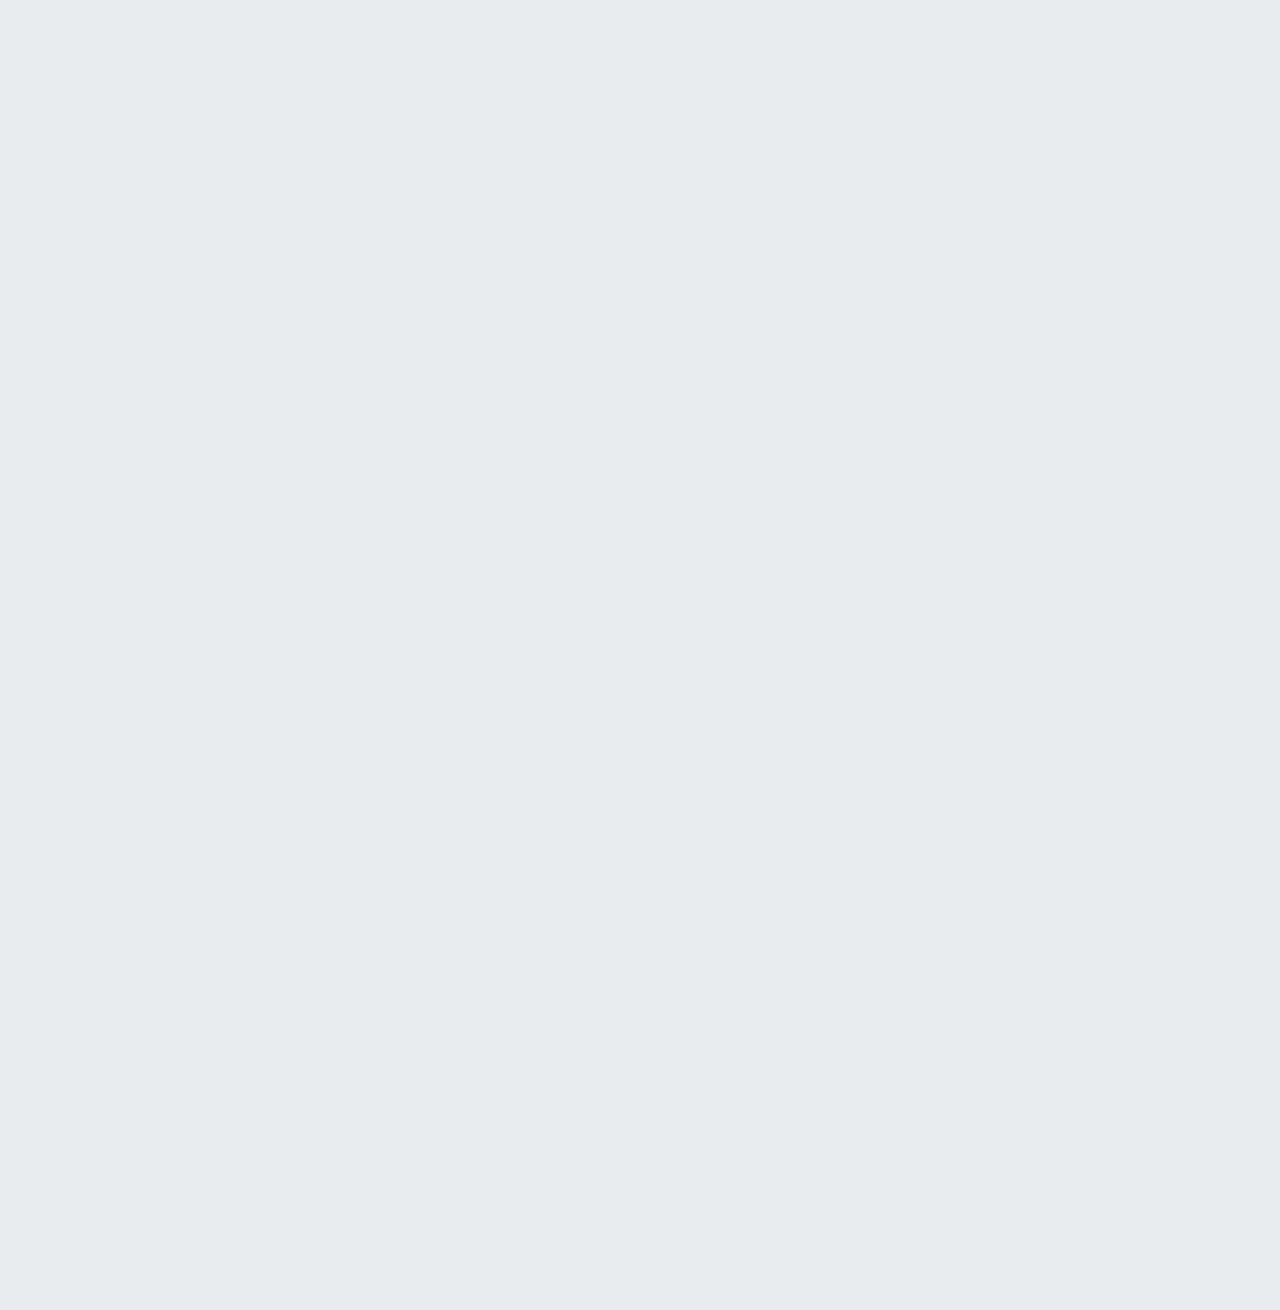
==== commit 45746547: "Implement modern P2P marketplace and filter layout Co-authored-by: saipavanronanki <109213442+saipav" ====
--- a/index.html
+++ b/index.html
@@ -378,7 +378,7 @@
     </div>
   </main>
 
-  <main id="top">
+  <div id="legacyMainContainer" class="legacy-duplicate-container" style="display:none !important;" aria-hidden="true">
     <section class="hero wrap">
       <div class="hero-copy">
         <div class="eyebrow">
@@ -795,7 +795,7 @@
         <div class="cta-note"><span class="note-check">✓</span><div><strong data-i18n="profileReady">Your skills matter</strong><small data-i18n="profileSub">Start with what you know</small></div></div>
       </div>
     </section>
-  </main>
+  </div>
 
   <footer class="footer">
     <div class="wrap footer-main">
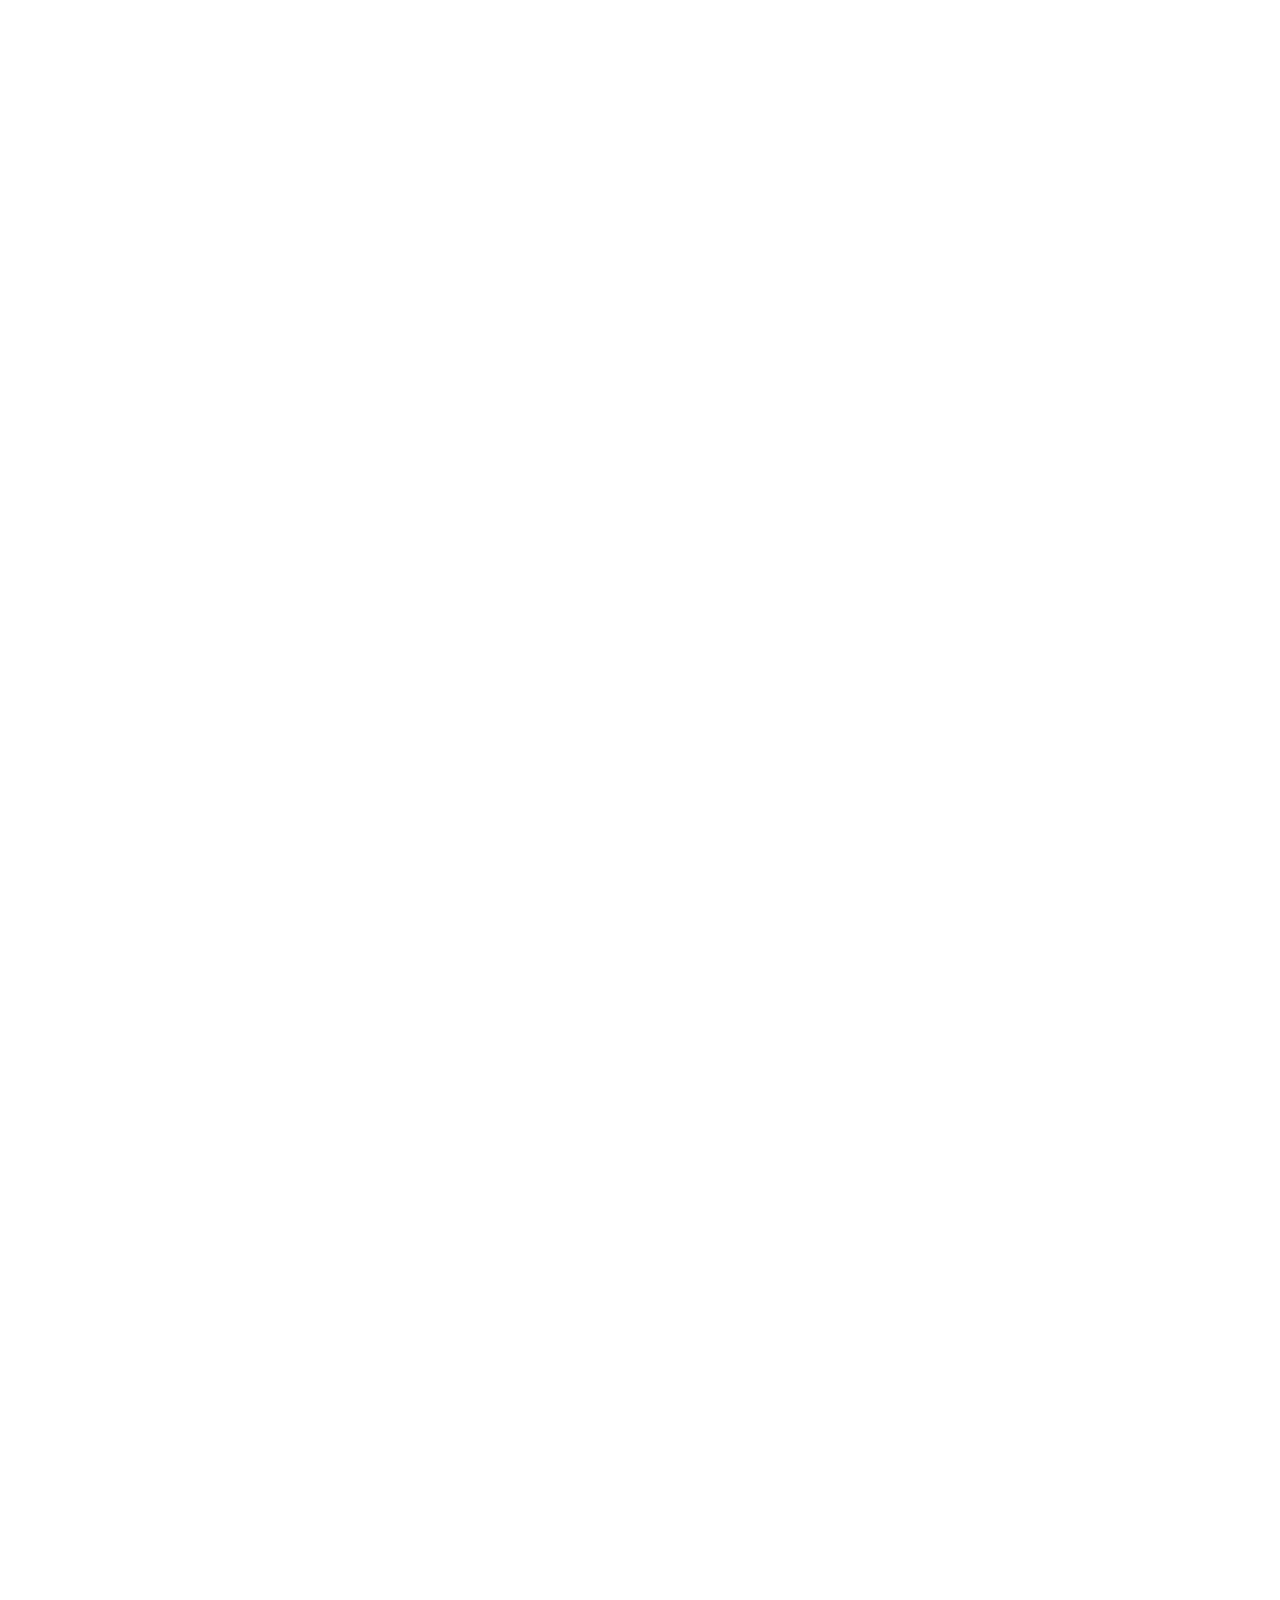
==== commit c3944e60: "Revert "Implement minimalistic P2P two-way platform interface"" ====
--- a/index.html
+++ b/index.html
@@ -78,307 +78,39 @@
   </script>
   <link rel="stylesheet" href="styles.css" />
   <link rel="stylesheet" href="redesign.css" />
-  <script>
-    if (!new URLSearchParams(location.search).has('preview')) {
-      document.documentElement.classList.add('auth-gate');
-    }
-  </script>
+  <script>document.documentElement.classList.add('auth-gate');</script>
 </head>
 <body>
-  <!-- Reference-Inspired Sleek Dark Topbar & Control Bar Section -->
-  <div class="dark-portal-header-wrapper">
-    <header class="dark-topbar" id="p2pStickyHeader">
-      <div class="header-inner">
-        <!-- Logo Brand -->
-        <div class="dark-brand-block">
-          <a class="dark-brand" href="index.html?page=marketplace" aria-label="TIME2INCOME">
-            <svg class="dark-brand-logo-icon" width="24" height="24" viewBox="0 0 24 24" fill="none">
-              <path d="M12 2C6.477 2 2 6.477 2 12C2 17.523 6.477 22 12 22C17.523 22 22 17.523 22 12C22 6.477 17.523 2 12 2Z" fill="#FFFFFF"/>
-              <path d="M8.5 7.5L16.5 12L8.5 16.5V7.5Z" fill="#14161B"/>
-            </svg>
-            <span class="dark-brand-text">TIME<span class="text-accent">2</span>INCOME</span>
-          </a>
-        </div>
-
-        <!-- Primary Navigation Links -->
-        <nav class="dark-nav-links" aria-label="Primary navigation">
-          <button type="button" class="dark-nav-item active" id="navItemFindJob">Find job</button>
-          <button type="button" class="dark-nav-item" id="navItemFindTalent">Find talent</button>
-          <a href="#activity" class="dark-nav-item">Messages</a>
-          <button type="button" class="dark-nav-item" id="navItemHiring">Hiring</button>
-          <a href="#explore" class="dark-nav-item">Community</a>
-          <a href="#faq" class="dark-nav-item">FAQ</a>
-        </nav>
-
-        <!-- Right Side Location, CTAs, User Profile & Actions -->
-        <div class="dark-header-right">
-          <div class="dark-location-pill" title="Current search location">
-            <span class="loc-pin">📍</span>
-            <span class="loc-text" id="topbarLocationDisplay">New York, NY</span>
-          </div>
-
-          <div class="dark-header-ctas">
-            <button type="button" class="dark-btn-post-job" id="headerPostJobBtn">+ Post a Job</button>
-            <button type="button" class="dark-btn-offer-skill" id="headerOfferSkillBtn">+ Offer Skill</button>
-          </div>
-
-          <!-- Hidden auxiliary locale pickers for functional compatibility -->
-          <div class="locale-controls" style="display:none;">
-            <input class="locale-picker" id="language" list="languageOptions" value="English" />
-            <datalist id="languageOptions"></datalist>
-            <input class="locale-picker currency-picker" id="currencySelector" list="currencyOptions" value="INR" />
-            <datalist id="currencyOptions"></datalist>
-            <datalist id="countryOptions"></datalist>
-          </div>
-
-          <!-- User Profile & Action Icons -->
-          <div class="dark-profile-group">
-            <div class="user-avatar-circle" title="User Profile">
-              <img src="assets/hero-art.jpg" alt="User" class="avatar-photo" />
-            </div>
-            <button type="button" class="dark-circle-icon-btn" title="Settings" aria-label="Settings">
-              <svg width="18" height="18" viewBox="0 0 24 24" fill="none" stroke="currentColor" stroke-width="2"><circle cx="12" cy="12" r="3"></circle><path d="M19.4 15a1.65 1.65 0 0 0 .33 1.82l.06.06a2 2 0 0 1 0 2.83 2 2 0 0 1-2.83 0l-.06-.06a1.65 1.65 0 0 0-1.82-.33 1.65 1.65 0 0 0-1 1.51V21a2 2 0 0 1-2 2 2 2 0 0 1-2-2v-.09A1.65 1.65 0 0 0 9 19.4a1.65 1.65 0 0 0-1.82.33l-.06.06a2 2 0 0 1-2.83 0 2 2 0 0 1 0-2.83l.06-.06a1.65 1.65 0 0 0 .33-1.82 1.65 1.65 0 0 0-1.51-1H3a2 2 0 0 1-2-2 2 2 0 0 1 2-2h.09A1.65 1.65 0 0 0 4.6 9a1.65 1.65 0 0 0-.33-1.82l-.06-.06a2 2 0 0 1 0-2.83 2 2 0 0 1 2.83 0l.06.06a1.65 1.65 0 0 0 1.82.33H9a1.65 1.65 0 0 0 1-1.51V3a2 2 0 0 1 2-2 2 2 0 0 1 2 2v.09a1.65 1.65 0 0 0 1 1.51 1.65 1.65 0 0 0 1.82-.33l.06-.06a2 2 0 0 1 2.83 0 2 2 0 0 1 0 2.83l-.06.06a1.65 1.65 0 0 0-.33 1.82V9a1.65 1.65 0 0 0 1.51 1H21a2 2 0 0 1 2 2 2 2 0 0 1-2 2h-.09a1.65 1.65 0 0 0-1.51 1z"></path></svg>
-            </button>
-            <button type="button" class="dark-circle-icon-btn" title="Notifications" aria-label="Notifications">
-              <svg width="18" height="18" viewBox="0 0 24 24" fill="none" stroke="currentColor" stroke-width="2"><path d="M18 8A6 6 0 0 0 6 8c0 7-3 9-3 9h18s-3-2-3-9"></path><path d="M13.73 21a2 2 0 0 1-3.46 0"></path></svg>
-            </button>
-            <button type="button" class="btn btn-quiet" id="signInBtn" style="color:#A0AEC0; font-size:12px; margin-left:4px;" data-i18n="signOut">Sign out</button>
-          </div>
-        </div>
-      </div>
-    </header>
-
-    <!-- Reference-Inspired Dark Control Bar with Pill Inputs & Salary Slider -->
-    <div class="dark-control-bar-container">
-      <div class="dark-control-bar-inner">
-        <!-- 1. Search / Role Pill Input -->
-        <div class="dark-pill-filter-cell">
-          <div class="dark-pill-input-box">
-            <span class="dark-pill-icon">🔍</span>
-            <input type="text" id="p2pKeywordSearch" class="dark-pill-text-input" placeholder="Designer" value="Designer" aria-label="Role search" />
-            <button type="button" class="clear-search-btn" id="p2pClearSearch" title="Clear search" hidden>×</button>
-            <span class="dark-pill-chevron">⌄</span>
-          </div>
-        </div>
-
-        <!-- 2. Work Location Pill Input -->
-        <div class="dark-pill-filter-cell">
-          <div class="dark-pill-input-box">
-            <span class="dark-pill-icon">📍</span>
-            <input type="text" id="p2pLocationInput" class="dark-pill-text-input" placeholder="Work location" aria-label="Work location" />
-            <span class="dark-pill-chevron">⌄</span>
-          </div>
-        </div>
-
-        <!-- 3. Experience / Category Dropdown -->
-        <div class="dark-pill-filter-cell">
-          <div class="dark-pill-input-box">
-            <span class="dark-pill-icon">💼</span>
-            <select id="p2pCategorySelect" class="dark-pill-select" aria-label="Category / Experience">
-              <option value="all">Experience</option>
-              <option value="Development">Development</option>
-              <option value="Design" selected>Design</option>
-              <option value="Trades/Plumbing">Trades/Plumbing</option>
-              <option value="Admin/Backoffice">Admin/Backoffice</option>
-              <option value="Marketing">Marketing</option>
-            </select>
-            <span class="dark-pill-chevron">⌄</span>
-          </div>
-        </div>
-
-        <!-- 4. Rate Period / Work Type Dropdown -->
-        <div class="dark-pill-filter-cell">
-          <div class="dark-pill-input-box">
-            <span class="dark-pill-icon">⏱️</span>
-            <select id="p2pWorkTypeSelect" class="dark-pill-select" aria-label="Per month / Rate type">
-              <option value="all">Per month</option>
-              <option value="Remote">Remote</option>
-              <option value="Local">Local</option>
-              <option value="Both">Both</option>
-            </select>
-            <span class="dark-pill-chevron">⌄</span>
-          </div>
-        </div>
-
-        <!-- 5. Salary Range Double-Handle Slider Inspired by Image -->
-        <div class="dark-salary-slider-cell">
-          <div class="dark-salary-meta">
-            <span class="salary-label">Salary range</span>
-            <span class="salary-values" id="salaryDisplayValue">$1200-$2000</span>
-          </div>
-          <div class="dual-range-slider-wrap">
-            <div class="slider-track-bar"></div>
-            <div class="slider-fill-highlight" id="sliderFillHighlight"></div>
-            <input type="range" min="100" max="3000" step="50" value="1200" id="salaryRangeMin" class="range-handle handle-min" aria-label="Minimum salary" />
-            <input type="range" min="100" max="3000" step="50" value="2000" id="salaryRangeMax" class="range-handle handle-max" aria-label="Maximum salary" />
-          </div>
-        </div>
-      </div>
+  <header class="topbar">
+    <a class="brand" href="index.html?page=marketplace" aria-label="TIME2INCOME marketplace">
+      <img class="brand-mark" src="assets/time2income-mark.png" alt="" />
+      <span class="brand-name">TIME<span class="brand-number">2</span>INCOME</span>
+    </a>
+
+    <nav class="desktop-nav" aria-label="Main navigation">
+      <a href="index.html?page=marketplace" data-workspace-page="marketplace">Marketplace</a>
+      <a href="index.html?page=tasks" data-workspace-page="tasks" data-i18n="openTasks">Open tasks</a>
+      <a href="index.html?page=activity" data-workspace-page="activity" data-i18n="myActivity">My activity</a>
+      <a href="index.html?page=profile" data-workspace-page="profile">My profile</a>
+      <a href="index.html?page=guides" data-workspace-page="guides">Guides</a>
+    </nav>
+
+    <div class="top-actions">
+      <div class="locale-controls">
+        <label class="language-label" for="language">🌐</label>
+        <input class="locale-picker" id="language" list="languageOptions" aria-label="Search language" autocomplete="off" value="English" data-i18n-placeholder="languageSearch" />
+        <datalist id="languageOptions"></datalist>
+        <label class="currency-label" for="currencySelector" data-i18n="currency">Currency</label>
+        <input class="locale-picker currency-picker" id="currencySelector" list="currencyOptions" aria-label="Search currency" autocomplete="off" value="INR" />
+        <datalist id="currencyOptions"></datalist>
+        <datalist id="countryOptions"></datalist>
+      </div>
+      <button class="btn btn-quiet" id="signInBtn" type="button" data-i18n="signOut">Sign out</button>
+      <a class="btn btn-outline" href="index.html?page=profile">My profile</a>
     </div>
-  </div>
-
-  <!-- Main Canvas Section: Curved White Card Frame on Soft Grey Background -->
-  <main class="reference-main-canvas" id="top">
-    <div class="curved-app-frame">
-      <div class="curved-frame-layout">
-
-        <!-- Left Sidebar: Promo Card + Detailed Filter Checklists -->
-        <aside class="canvas-sidebar" aria-label="Filters and promotional sidebar">
-          <!-- Get Your best profession Promo Banner Card -->
-          <div class="promo-banner-card">
-            <div class="promo-banner-art">
-              <div class="promo-glow-circle"></div>
-              <div class="promo-mesh-lines"></div>
-            </div>
-            <div class="promo-content">
-              <h2 class="promo-title">Get Your best profession with TIME2INCOME</h2>
-              <button type="button" class="promo-btn-learn" id="promoLearnMoreBtn">Learn more</button>
-            </div>
-          </div>
-
-          <!-- Comprehensive Sidebar Filters -->
-          <div class="sidebar-filters-widget">
-            <div class="sidebar-filters-head">
-              <h3 class="filters-heading">Filters</h3>
-              <button type="button" class="filter-collapse-btn" id="toggleSidebarFilters" aria-label="Toggle filters">◀</button>
-            </div>
-
-            <!-- Working schedule group -->
-            <div class="filter-group-block">
-              <h4 class="filter-group-title">Working schedule</h4>
-              <div class="checkbox-list">
-                <label class="custom-checkbox-row">
-                  <input type="checkbox" name="work_schedule" value="full-time" checked />
-                  <span class="custom-check-box"></span>
-                  <span class="check-label">Full time</span>
-                </label>
-                <label class="custom-checkbox-row">
-                  <input type="checkbox" name="work_schedule" value="part-time" checked />
-                  <span class="custom-check-box"></span>
-                  <span class="check-label">Part time</span>
-                </label>
-                <label class="custom-checkbox-row">
-                  <input type="checkbox" name="work_schedule" value="internship" />
-                  <span class="custom-check-box"></span>
-                  <span class="check-label">Internship</span>
-                </label>
-                <label class="custom-checkbox-row">
-                  <input type="checkbox" name="work_schedule" value="project" />
-                  <span class="custom-check-box"></span>
-                  <span class="check-label">Project work</span>
-                </label>
-                <label class="custom-checkbox-row">
-                  <input type="checkbox" name="work_schedule" value="volunteering" />
-                  <span class="custom-check-box"></span>
-                  <span class="check-label">Volunteering</span>
-                </label>
-              </div>
-            </div>
-
-            <!-- Employment type group -->
-            <div class="filter-group-block">
-              <h4 class="filter-group-title">Employment type</h4>
-              <div class="checkbox-list">
-                <label class="custom-checkbox-row">
-                  <input type="checkbox" name="employment_type" value="full-day" checked />
-                  <span class="custom-check-box"></span>
-                  <span class="check-label">Full day</span>
-                </label>
-                <label class="custom-checkbox-row">
-                  <input type="checkbox" name="employment_type" value="flexible" checked />
-                  <span class="custom-check-box"></span>
-                  <span class="check-label">Flexible schedule</span>
-                </label>
-                <label class="custom-checkbox-row">
-                  <input type="checkbox" name="employment_type" value="shift" />
-                  <span class="custom-check-box"></span>
-                  <span class="check-label">Shift work</span>
-                </label>
-                <label class="custom-checkbox-row">
-                  <input type="checkbox" name="employment_type" value="distant" checked />
-                  <span class="custom-check-box"></span>
-                  <span class="check-label">Distant work</span>
-                </label>
-                <label class="custom-checkbox-row">
-                  <input type="checkbox" name="employment_type" value="shift-method" />
-                  <span class="custom-check-box"></span>
-                  <span class="check-label">Shift method</span>
-                </label>
-              </div>
-            </div>
-          </div>
-        </aside>
-
-        <!-- Right / Main Content Column: Cards Grid, Header & Controls -->
-        <section class="canvas-main-content">
-          <!-- Main Content Top Header -->
-          <div class="feed-top-bar">
-            <div class="feed-heading-cluster">
-              <h1 class="main-feed-heading" id="feedMainTitle">Recommended jobs</h1>
-              <span class="feed-count-pill" id="feedResultsCountBadge">387</span>
-            </div>
-
-            <!-- Marketplace Switcher & Sort By Controls -->
-            <div class="feed-action-bar">
-              <!-- Mode Switcher Pill: Find Jobs vs Find Talent -->
-              <div class="mode-pill-switcher" role="radiogroup" aria-label="Feed mode">
-                <button type="button" class="mode-pill-btn active" id="toggleFindWork" role="radio" aria-checked="true">
-                  Find Work
-                </button>
-                <button type="button" class="mode-pill-btn" id="toggleFindTalent" role="radio" aria-checked="false">
-                  Find Talent
-                </button>
-              </div>
-
-              <!-- Sort Dropdown -->
-              <div class="sort-control-wrap">
-                <span class="sort-prefix-label">Sort by:</span>
-                <select id="p2pSortSelect" class="sort-by-select" aria-label="Sort listings">
-                  <option value="newest">Last updated</option>
-                  <option value="rate-low">Rate: Low to High</option>
-                  <option value="budget-high">Budget: High to Low</option>
-                  <option value="rating">Top Rated</option>
-                </select>
-                <button type="button" class="sort-filter-icon-btn" aria-label="Sort filter">
-                  <svg width="18" height="18" viewBox="0 0 24 24" fill="none" stroke="currentColor" stroke-width="2"><line x1="4" y1="21" x2="4" y2="14"></line><line x1="4" y1="10" x2="4" y2="3"></line><line x1="12" y1="21" x2="12" y2="12"></line><line x1="12" y1="8" x2="12" y2="3"></line><line x1="20" y1="21" x2="20" y2="16"></line><line x1="20" y1="12" x2="20" y2="3"></line><line x1="1" y1="14" x2="7" y2="14"></line><line x1="9" y1="8" x2="15" y2="8"></line><line x1="17" y1="16" x2="23" y2="16"></line></svg>
-                </button>
-              </div>
-
-              <!-- View Switcher (Grid vs List) -->
-              <div class="view-switcher-group" role="group" aria-label="View format">
-                <button type="button" class="view-switch-btn active" id="viewModeGrid" title="Grid View" aria-pressed="true">
-                  <svg width="16" height="16" viewBox="0 0 24 24" fill="none" stroke="currentColor" stroke-width="2"><rect x="3" y="3" width="7" height="7"></rect><rect x="14" y="3" width="7" height="7"></rect><rect x="14" y="14" width="7" height="7"></rect><rect x="3" y="14" width="7" height="7"></rect></svg>
-                </button>
-                <button type="button" class="view-switch-btn" id="viewModeList" title="List View" aria-pressed="false">
-                  <svg width="16" height="16" viewBox="0 0 24 24" fill="none" stroke="currentColor" stroke-width="2"><line x1="8" y1="6" x2="21" y2="6"></line><line x1="8" y1="12" x2="21" y2="12"></line><line x1="8" y1="18" x2="21" y2="18"></line><line x1="3" y1="6" x2="3.01" y2="6"></line><line x1="3" y1="12" x2="3.01" y2="12"></line><line x1="3" y1="18" x2="3.01" y2="18"></line></svg>
-                </button>
-              </div>
-            </div>
-          </div>
-
-          <!-- Dynamic Pastel Card Grid (3 Columns like in Reference) -->
-          <div class="p2p-cards-container view-grid" id="p2pCardsFeed">
-            <!-- Dynamically populated by app.js with pastel-colored cards -->
-          </div>
-
-          <!-- Empty State -->
-          <div class="empty-feed-state hidden" id="p2pEmptyFeedState">
-            <div class="empty-icon">🔍</div>
-            <h3>No matching opportunities found</h3>
-            <p>Try adjusting your search query, location, or clearing sidebar filter checkboxes.</p>
-            <button type="button" class="btn btn-primary" id="p2pResetFiltersBtn" style="background:#111315; border-radius:999px;">Reset Filters</button>
-          </div>
-
-          <!-- Pagination Container -->
-          <nav class="p2p-pagination-container" id="p2pPaginationContainer" aria-label="Pagination Navigation">
-            <!-- Dynamically populated by app.js -->
-          </nav>
-        </section>
-      </div>
-    </div>
-  </main>
-
-  <div id="legacyMainContainer" class="legacy-duplicate-container" style="display:none !important;" aria-hidden="true">
+  </header>
+
+  <main id="top">
     <section class="hero wrap">
       <div class="hero-copy">
         <div class="eyebrow">
@@ -795,7 +527,7 @@
         <div class="cta-note"><span class="note-check">✓</span><div><strong data-i18n="profileReady">Your skills matter</strong><small data-i18n="profileSub">Start with what you know</small></div></div>
       </div>
     </section>
-  </div>
+  </main>
 
   <footer class="footer">
     <div class="wrap footer-main">
@@ -1014,256 +746,6 @@
     </form>
   </dialog>
 
-
-  <!-- ========================================== -->
-  <!-- Modern Interactive Modals for P2P Workflows -->
-  <!-- ========================================== -->
-
-  <!-- 1. Post a Job Modal -->
-  <dialog id="p2pPostJobModal" class="dialog p2p-modal">
-    <div class="p2p-modal-content">
-      <div class="p2p-modal-header">
-        <div>
-          <span class="p2p-modal-kicker">CLIENT WORK REQUEST</span>
-          <h2 class="p2p-modal-title">Post a Job</h2>
-        </div>
-        <button type="button" class="p2p-modal-close" id="closePostJobModal" aria-label="Close">✕</button>
-      </div>
-      <form id="p2pPostJobForm" class="p2p-modal-form">
-        <div class="form-group">
-          <label class="form-label" for="p2pJobTitleInput">Job Title *</label>
-          <input type="text" id="p2pJobTitleInput" class="p2p-form-input" required placeholder="e.g., Build Modern SaaS Dashboard in Next.js" />
-        </div>
-
-        <div class="form-row-2">
-          <div class="form-group">
-            <label class="form-label" for="p2pJobCategoryInput">Category *</label>
-            <select id="p2pJobCategoryInput" class="p2p-form-select" required>
-              <option value="Development">Development</option>
-              <option value="Design">Design</option>
-              <option value="Trades/Plumbing">Trades/Plumbing</option>
-              <option value="Admin/Backoffice">Admin/Backoffice</option>
-              <option value="Marketing">Marketing</option>
-            </select>
-          </div>
-          <div class="form-group">
-            <label class="form-label" for="p2pJobWorkTypeInput">Work Type *</label>
-            <select id="p2pJobWorkTypeInput" class="p2p-form-select" required>
-              <option value="Remote">Remote</option>
-              <option value="Local">Local</option>
-              <option value="Both">Both (Local & Remote)</option>
-            </select>
-          </div>
-        </div>
-
-        <div class="form-group">
-          <label class="form-label" for="p2pJobDescInput">Full Description *</label>
-          <textarea id="p2pJobDescInput" class="p2p-form-textarea" rows="4" required placeholder="Describe the project scope, key deliverables, and requirements..."></textarea>
-        </div>
-
-        <div class="form-row-3">
-          <div class="form-group">
-            <label class="form-label" for="p2pJobBudgetTypeInput">Budget Type</label>
-            <select id="p2pJobBudgetTypeInput" class="p2p-form-select">
-              <option value="Fixed">Fixed Price</option>
-              <option value="Hourly">Hourly Rate</option>
-            </select>
-          </div>
-          <div class="form-group">
-            <label class="form-label" for="p2pJobBudgetAmountInput">Budget / Rate (₹) *</label>
-            <input type="number" id="p2pJobBudgetAmountInput" class="p2p-form-input" required placeholder="e.g. 25000" />
-          </div>
-          <div class="form-group">
-            <label class="form-label" for="p2pJobUrgencyInput">Urgency</label>
-            <select id="p2pJobUrgencyInput" class="p2p-form-select">
-              <option value="normal">Normal</option>
-              <option value="urgent">Urgent 🔥</option>
-            </select>
-          </div>
-        </div>
-
-        <div class="form-group">
-          <label class="form-label" for="p2pJobLocationInput">Location / City</label>
-          <input type="text" id="p2pJobLocationInput" class="p2p-form-input" placeholder="e.g. Bengaluru, India or Remote" />
-        </div>
-
-        <div class="p2p-modal-actions">
-          <button type="button" class="btn btn-card-secondary" id="cancelPostJobModal">Cancel</button>
-          <button type="submit" class="btn btn-primary-emerald">Publish Job Post</button>
-        </div>
-      </form>
-    </div>
-  </dialog>
-
-  <!-- 2. Offer Your Skill Modal -->
-  <dialog id="p2pOfferSkillModal" class="dialog p2p-modal">
-    <div class="p2p-modal-content">
-      <div class="p2p-modal-header">
-        <div>
-          <span class="p2p-modal-kicker">PROVIDER REGISTRATION</span>
-          <h2 class="p2p-modal-title">Offer Your Skill</h2>
-        </div>
-        <button type="button" class="p2p-modal-close" id="closeOfferSkillModal" aria-label="Close">✕</button>
-      </div>
-      <form id="p2pOfferSkillForm" class="p2p-modal-form">
-        <div class="form-row-2">
-          <div class="form-group">
-            <label class="form-label" for="p2pProviderNameInput">Your Full Name *</label>
-            <input type="text" id="p2pProviderNameInput" class="p2p-form-input" required placeholder="e.g. Rohan Sharma" />
-          </div>
-          <div class="form-group">
-            <label class="form-label" for="p2pProviderRoleInput">Professional Title / Role *</label>
-            <input type="text" id="p2pProviderRoleInput" class="p2p-form-input" required placeholder="e.g. Senior Frontend Engineer" />
-          </div>
-        </div>
-
-        <div class="form-row-2">
-          <div class="form-group">
-            <label class="form-label" for="p2pProviderCategoryInput">Primary Category *</label>
-            <select id="p2pProviderCategoryInput" class="p2p-form-select" required>
-              <option value="Development">Development</option>
-              <option value="Design">Design</option>
-              <option value="Trades/Plumbing">Trades/Plumbing</option>
-              <option value="Admin/Backoffice">Admin/Backoffice</option>
-              <option value="Marketing">Marketing</option>
-            </select>
-          </div>
-          <div class="form-group">
-            <label class="form-label" for="p2pProviderRateInput">Hourly Rate (₹) *</label>
-            <input type="number" id="p2pProviderRateInput" class="p2p-form-input" required placeholder="e.g. 750" />
-          </div>
-        </div>
-
-        <div class="form-group">
-          <label class="form-label" for="p2pProviderBioInput">Professional Bio & Summary *</label>
-          <textarea id="p2pProviderBioInput" class="p2p-form-textarea" rows="3" required placeholder="Highlight your experience, past achievements, and working approach..."></textarea>
-        </div>
-
-        <div class="form-group">
-          <label class="form-label" for="p2pProviderSkillsInput">Skills List (comma-separated) *</label>
-          <input type="text" id="p2pProviderSkillsInput" class="p2p-form-input" required placeholder="e.g. React, Next.js, TypeScript, Tailwind" />
-        </div>
-
-        <div class="form-row-2">
-          <div class="form-group">
-            <label class="form-label" for="p2pProviderLanguagesInput">Languages Spoken *</label>
-            <input type="text" id="p2pProviderLanguagesInput" class="p2p-form-input" required placeholder="e.g. English, Hindi" />
-          </div>
-          <div class="form-group">
-            <label class="form-label" for="p2pProviderLocationInput">Location / City *</label>
-            <input type="text" id="p2pProviderLocationInput" class="p2p-form-input" required placeholder="e.g. Mumbai, India" />
-          </div>
-        </div>
-
-        <div class="p2p-modal-actions">
-          <button type="button" class="btn btn-card-secondary" id="cancelOfferSkillModal">Cancel</button>
-          <button type="submit" class="btn btn-primary-emerald">Publish My Profile</button>
-        </div>
-      </form>
-    </div>
-  </dialog>
-
-  <!-- 3. Apply for Work Modal -->
-  <dialog id="p2pApplyModal" class="dialog p2p-modal">
-    <div class="p2p-modal-content">
-      <div class="p2p-modal-header">
-        <div>
-          <span class="p2p-modal-kicker">PROPOSAL SUBMISSION</span>
-          <h2 class="p2p-modal-title" id="p2pApplyJobTitle">Apply for Job</h2>
-          <p class="p2p-modal-subtitle" id="p2pApplyClientMeta"></p>
-        </div>
-        <button type="button" class="p2p-modal-close" id="closeApplyModal" aria-label="Close">✕</button>
-      </div>
-      <form id="p2pApplyForm" class="p2p-modal-form">
-        <input type="hidden" id="p2pApplyJobId" />
-        <div class="p2p-job-brief-box" id="p2pApplyJobBrief"></div>
-
-        <div class="form-row-2">
-          <div class="form-group">
-            <label class="form-label" for="p2pQuoteInput">Your Custom Quote (₹) *</label>
-            <input type="number" id="p2pQuoteInput" class="p2p-form-input" required placeholder="e.g. 15000" />
-          </div>
-          <div class="form-group">
-            <label class="form-label" for="p2pTimelineInput">Estimated Delivery Timeline *</label>
-            <input type="text" id="p2pTimelineInput" class="p2p-form-input" required placeholder="e.g. 10 business days" />
-          </div>
-        </div>
-
-        <div class="form-group">
-          <label class="form-label" for="p2pPitchMessageInput">Cover Letter / Pitch Message *</label>
-          <textarea id="p2pPitchMessageInput" class="p2p-form-textarea" rows="4" required placeholder="Explain why you are the best fit for this project, relevant past experience, and your approach..."></textarea>
-        </div>
-
-        <div class="p2p-modal-actions">
-          <button type="button" class="btn btn-card-secondary" id="cancelApplyModal">Cancel</button>
-          <button type="submit" class="btn btn-primary-emerald">Send Proposal</button>
-        </div>
-      </form>
-    </div>
-  </dialog>
-
-  <!-- 4. Direct Booking Modal -->
-  <dialog id="p2pBookingModal" class="dialog p2p-modal">
-    <div class="p2p-modal-content">
-      <div class="p2p-modal-header">
-        <div>
-          <span class="p2p-modal-kicker">DIRECT HIRE REQUEST</span>
-          <h2 class="p2p-modal-title" id="p2pBookingProviderName">Request Booking</h2>
-          <p class="p2p-modal-subtitle" id="p2pBookingProviderRole"></p>
-        </div>
-        <button type="button" class="p2p-modal-close" id="closeBookingModal" aria-label="Close">✕</button>
-      </div>
-      <form id="p2pBookingForm" class="p2p-modal-form">
-        <input type="hidden" id="p2pBookingProviderId" />
-        <div class="p2p-provider-rate-banner" id="p2pBookingRateBanner"></div>
-
-        <div class="form-row-2">
-          <div class="form-group">
-            <label class="form-label" for="p2pBookingDateInput">Preferred Date *</label>
-            <input type="date" id="p2pBookingDateInput" class="p2p-form-input" required />
-          </div>
-          <div class="form-group">
-            <label class="form-label" for="p2pBookingTimeInput">Preferred Time *</label>
-            <input type="time" id="p2pBookingTimeInput" class="p2p-form-input" required />
-          </div>
-        </div>
-
-        <div class="form-group">
-          <label class="form-label" for="p2pBookingTaskDetailsInput">Task / Project Details *</label>
-          <textarea id="p2pBookingTaskDetailsInput" class="p2p-form-textarea" rows="3" required placeholder="Describe exactly what you need help with..."></textarea>
-        </div>
-
-        <div class="form-group">
-          <label class="form-label" for="p2pBookingContactPrefInput">Contact Preference *</label>
-          <select id="p2pBookingContactPrefInput" class="p2p-form-select">
-            <option value="In-App Chat">In-App Chat & Notifications</option>
-            <option value="Email">Email</option>
-            <option value="Phone / WhatsApp">Phone / WhatsApp</option>
-          </select>
-        </div>
-
-        <div class="p2p-modal-actions">
-          <button type="button" class="btn btn-card-secondary" id="cancelBookingModal">Cancel</button>
-          <button type="submit" class="btn btn-primary-emerald">Confirm & Send Request</button>
-        </div>
-      </form>
-    </div>
-  </dialog>
-
-  <!-- 5. Full View Details Modal (for Provider Profile or Job Details) -->
-  <dialog id="p2pDetailViewModal" class="dialog p2p-modal">
-    <div class="p2p-modal-content">
-      <div class="p2p-modal-header">
-        <div>
-          <span class="p2p-modal-kicker" id="p2pDetailKicker">DETAILS</span>
-          <h2 class="p2p-modal-title" id="p2pDetailTitle">Details</h2>
-        </div>
-        <button type="button" class="p2p-modal-close" id="closeDetailModal" aria-label="Close">✕</button>
-      </div>
-      <div class="p2p-modal-body" id="p2pDetailBody"></div>
-      <div class="p2p-modal-actions" id="p2pDetailActions"></div>
-    </div>
-  </dialog>
   <div class="toast" id="toast" role="status" aria-live="polite"></div>
 
   <!-- Load Supabase before the application script. -->
--- a/redesign.css
+++ b/redesign.css
@@ -1537,2309 +1537,3 @@
   body[data-page="marketplace"] .worker-actions { grid-template-columns: 44px minmax(0, 1fr); }
   body[data-page="marketplace"] .worker-actions [data-action="book"] { grid-column: 1 / -1; }
 }
-
-/* ==========================================================================
-   Reference-Inspired Modern Aesthetic (Dark Top Header & Curved Pastel Cards)
-   ========================================================================== */
-
-:root {
-  --ref-dark-bg: #111315;
-  --ref-dark-surface: #1A1D20;
-  --ref-dark-border: rgba(255, 255, 255, 0.12);
-  --ref-dark-text: #FFFFFF;
-  --ref-dark-muted: #8E95A2;
-  --ref-dark-input: rgba(255, 255, 255, 0.05);
-  --ref-accent-blue: #38BDF8;
-  --ref-canvas-bg: #E8ECEF;
-  --ref-card-frame-bg: #FFFFFF;
-  --ref-text-dark: #111417;
-  --ref-text-muted: #64748B;
-  --ref-border-light: #E2E8F0;
-}
-
-body {
-  background: var(--ref-canvas-bg) !important;
-  color: var(--ref-text-dark);
-  font-family: -apple-system, BlinkMacSystemFont, "Segoe UI", Roboto, "Helvetica Neue", Arial, sans-serif;
-  margin: 0;
-  padding: 0;
-}
-
-/* 1. Sleek Dark Header Wrapper */
-.dark-portal-header-wrapper {
-  background: var(--ref-dark-bg);
-  color: var(--ref-dark-text);
-  padding: 12px 24px 28px;
-  position: relative;
-  z-index: 200;
-}
-
-.dark-topbar {
-  max-width: 1400px;
-  margin: 0 auto;
-}
-
-.header-inner {
-  display: flex;
-  align-items: center;
-  justify-content: space-between;
-  gap: 20px;
-  padding: 6px 0 18px;
-}
-
-.dark-brand {
-  display: flex;
-  align-items: center;
-  gap: 10px;
-  text-decoration: none;
-  color: #FFFFFF;
-  font-weight: 800;
-  font-size: 1.25rem;
-  letter-spacing: -0.02em;
-}
-
-.dark-brand-logo-icon {
-  width: 26px;
-  height: 26px;
-}
-
-.dark-brand-text .text-accent {
-  color: #38BDF8;
-}
-
-.dark-nav-links {
-  display: flex;
-  align-items: center;
-  gap: 22px;
-}
-
-.dark-nav-item {
-  background: transparent;
-  border: none;
-  color: var(--ref-dark-muted);
-  font-size: 0.92rem;
-  font-weight: 500;
-  cursor: pointer;
-  text-decoration: none;
-  transition: color 0.15s ease;
-  padding: 6px 4px;
-}
-
-.dark-nav-item:hover,
-.dark-nav-item.active {
-  color: #FFFFFF;
-  font-weight: 600;
-}
-
-.dark-header-right {
-  display: flex;
-  align-items: center;
-  gap: 14px;
-}
-
-.dark-location-pill {
-  display: flex;
-  align-items: center;
-  gap: 6px;
-  background: var(--ref-dark-input);
-  border: 1px solid var(--ref-dark-border);
-  padding: 6px 14px;
-  border-radius: 999px;
-  font-size: 0.85rem;
-  color: #E2E8F0;
-}
-
-.loc-pin {
-  font-size: 0.8rem;
-}
-
-.dark-header-ctas {
-  display: flex;
-  align-items: center;
-  gap: 8px;
-}
-
-.dark-btn-post-job {
-  background: transparent;
-  color: #FFFFFF;
-  border: 1px solid var(--ref-dark-border);
-  padding: 7px 14px;
-  border-radius: 999px;
-  font-size: 0.82rem;
-  font-weight: 600;
-  cursor: pointer;
-  transition: all 0.2s ease;
-}
-
-.dark-btn-post-job:hover {
-  background: rgba(255, 255, 255, 0.1);
-  border-color: rgba(255, 255, 255, 0.3);
-}
-
-.dark-btn-offer-skill {
-  background: #38BDF8;
-  color: #0F172A;
-  border: 1px solid #38BDF8;
-  padding: 7px 14px;
-  border-radius: 999px;
-  font-size: 0.82rem;
-  font-weight: 700;
-  cursor: pointer;
-  transition: all 0.2s ease;
-}
-
-.dark-btn-offer-skill:hover {
-  background: #7DD3FC;
-  box-shadow: 0 0 12px rgba(56, 189, 248, 0.4);
-}
-
-.dark-profile-group {
-  display: flex;
-  align-items: center;
-  gap: 8px;
-}
-
-.user-avatar-circle {
-  width: 36px;
-  height: 36px;
-  border-radius: 50%;
-  overflow: hidden;
-  border: 1.5px solid rgba(255, 255, 255, 0.3);
-}
-
-.user-avatar-circle .avatar-photo {
-  width: 100%;
-  height: 100%;
-  object-fit: cover;
-}
-
-.dark-circle-icon-btn {
-  background: var(--ref-dark-input);
-  border: 1px solid var(--ref-dark-border);
-  color: #E2E8F0;
-  width: 34px;
-  height: 34px;
-  border-radius: 50%;
-  display: flex;
-  align-items: center;
-  justify-content: center;
-  cursor: pointer;
-  transition: all 0.15s ease;
-}
-
-.dark-circle-icon-btn:hover {
-  background: rgba(255, 255, 255, 0.15);
-  color: #FFFFFF;
-}
-
-/* 2. Sleek Dark Control Bar with Pill Inputs & Double Slider */
-.dark-control-bar-container {
-  max-width: 1400px;
-  margin: 0 auto;
-  padding-top: 6px;
-}
-
-.dark-control-bar-inner {
-  display: flex;
-  align-items: center;
-  gap: 12px;
-  flex-wrap: wrap;
-}
-
-.dark-pill-filter-cell {
-  flex: 1 1 180px;
-  min-width: 160px;
-}
-
-.dark-pill-input-box {
-  display: flex;
-  align-items: center;
-  background: var(--ref-dark-surface);
-  border: 1px solid var(--ref-dark-border);
-  border-radius: 999px;
-  padding: 5px 14px;
-  height: 44px;
-  position: relative;
-  transition: border-color 0.2s ease;
-}
-
-.dark-pill-input-box:focus-within {
-  border-color: #38BDF8;
-  box-shadow: 0 0 0 2px rgba(56, 189, 248, 0.2);
-}
-
-.dark-pill-icon {
-  font-size: 0.9rem;
-  color: var(--ref-dark-muted);
-  margin-right: 8px;
-  flex-shrink: 0;
-}
-
-.dark-pill-text-input,
-.dark-pill-select {
-  background: transparent;
-  border: none;
-  color: #FFFFFF;
-  font-size: 0.88rem;
-  width: 100%;
-  outline: none;
-  font-family: inherit;
-}
-
-.dark-pill-select {
-  appearance: none;
-  cursor: pointer;
-}
-
-.dark-pill-select option {
-  background: #1A1D20;
-  color: #FFFFFF;
-}
-
-.dark-pill-chevron {
-  color: var(--ref-dark-muted);
-  font-size: 0.85rem;
-  margin-left: 6px;
-  pointer-events: none;
-}
-
-/* Dual Range Salary Slider matching Reference */
-.dark-salary-slider-cell {
-  flex: 1.2 1 240px;
-  min-width: 220px;
-  display: flex;
-  flex-direction: column;
-  justify-content: center;
-  padding: 0 6px;
-}
-
-.dark-salary-meta {
-  display: flex;
-  align-items: center;
-  justify-content: space-between;
-  margin-bottom: 6px;
-}
-
-.salary-label {
-  font-size: 0.78rem;
-  color: var(--ref-dark-muted);
-  font-weight: 500;
-}
-
-.salary-values {
-  font-size: 0.85rem;
-  color: #FFFFFF;
-  font-weight: 600;
-}
-
-.dual-range-slider-wrap {
-  position: relative;
-  height: 18px;
-  display: flex;
-  align-items: center;
-}
-
-.slider-track-bar {
-  position: absolute;
-  width: 100%;
-  height: 4px;
-  background: rgba(255, 255, 255, 0.15);
-  border-radius: 999px;
-}
-
-.slider-fill-highlight {
-  position: absolute;
-  left: 36%;
-  width: 32%;
-  height: 4px;
-  background: #38BDF8;
-  border-radius: 999px;
-}
-
-.range-handle {
-  position: absolute;
-  width: 100%;
-  background: none;
-  pointer-events: none;
-  appearance: none;
-  height: 4px;
-  margin: 0;
-  outline: none;
-}
-
-.range-handle::-webkit-slider-thumb {
-  pointer-events: auto;
-  appearance: none;
-  width: 16px;
-  height: 16px;
-  border-radius: 50%;
-  background: #38BDF8;
-  border: 2px solid #FFFFFF;
-  cursor: pointer;
-  box-shadow: 0 1px 4px rgba(0, 0, 0, 0.4);
-}
-
-.range-handle::-moz-range-thumb {
-  pointer-events: auto;
-  width: 16px;
-  height: 16px;
-  border-radius: 50%;
-  background: #38BDF8;
-  border: 2px solid #FFFFFF;
-  cursor: pointer;
-}
-
-/* 3. Main Canvas & Curved White App Frame */
-.reference-main-canvas {
-  padding: 0 24px 60px;
-  max-width: 1440px;
-  margin: 0 auto;
-}
-
-.curved-app-frame {
-  background: var(--ref-card-frame-bg);
-  border-radius: 28px;
-  padding: 32px 36px 48px;
-  box-shadow: 0 12px 36px rgba(15, 23, 42, 0.05);
-  margin-top: -12px;
-  position: relative;
-  z-index: 210;
-}
-
-.curved-frame-layout {
-  display: grid;
-  grid-template-columns: 260px 1fr;
-  gap: 36px;
-  align-items: flex-start;
-}
-
-/* Left Sidebar: Promo Banner Card */
-.promo-banner-card {
-  border-radius: 20px;
-  background: radial-gradient(circle at 75% 25%, #3B536E 0%, #161A22 70%);
-  color: #FFFFFF;
-  padding: 24px 20px;
-  position: relative;
-  overflow: hidden;
-  box-shadow: 0 8px 24px rgba(22, 26, 34, 0.2);
-  margin-bottom: 28px;
-  min-height: 200px;
-  display: flex;
-  flex-direction: column;
-  justify-content: flex-end;
-}
-
-.promo-glow-circle {
-  position: absolute;
-  top: -20px;
-  right: -20px;
-  width: 130px;
-  height: 130px;
-  border-radius: 50%;
-  background: radial-gradient(circle, rgba(56, 189, 248, 0.35) 0%, transparent 70%);
-  filter: blur(8px);
-}
-
-.promo-mesh-lines {
-  position: absolute;
-  inset: 0;
-  background-image: radial-gradient(rgba(255, 255, 255, 0.1) 1px, transparent 1px);
-  background-size: 14px 14px;
-  opacity: 0.4;
-}
-
-.promo-content {
-  position: relative;
-  z-index: 2;
-}
-
-.promo-title {
-  font-size: 1.35rem;
-  font-weight: 800;
-  line-height: 1.25;
-  margin: 0 0 18px 0;
-  color: #FFFFFF;
-  letter-spacing: -0.02em;
-}
-
-.promo-btn-learn {
-  background: #7DD3FC;
-  color: #0F172A;
-  border: none;
-  border-radius: 999px;
-  font-size: 0.88rem;
-  font-weight: 700;
-  padding: 9px 20px;
-  cursor: pointer;
-  transition: all 0.2s ease;
-  width: fit-content;
-  box-shadow: 0 2px 8px rgba(125, 211, 252, 0.35);
-}
-
-.promo-btn-learn:hover {
-  background: #BAE6FD;
-  transform: translateY(-1px);
-}
-
-/* Sidebar Filters Checklist */
-.sidebar-filters-widget {
-  padding: 0 4px;
-}
-
-.sidebar-filters-head {
-  display: flex;
-  align-items: center;
-  justify-content: space-between;
-  margin-bottom: 20px;
-}
-
-.filters-heading {
-  font-size: 1.15rem;
-  font-weight: 800;
-  color: #111417;
-  margin: 0;
-}
-
-.filter-collapse-btn {
-  background: transparent;
-  border: none;
-  color: #64748B;
-  font-size: 0.9rem;
-  cursor: pointer;
-  padding: 4px;
-}
-
-.filter-group-block {
-  margin-bottom: 26px;
-}
-
-.filter-group-title {
-  font-size: 0.85rem;
-  font-weight: 600;
-  color: #94A3B8;
-  margin: 0 0 14px 0;
-}
-
-.checkbox-list {
-  display: flex;
-  flex-direction: column;
-  gap: 12px;
-}
-
-.custom-checkbox-row {
-  display: flex;
-  align-items: center;
-  gap: 10px;
-  font-size: 0.88rem;
-  color: #1E293B;
-  font-weight: 500;
-  cursor: pointer;
-  user-select: none;
-}
-
-.custom-checkbox-row input {
-  position: absolute;
-  opacity: 0;
-  cursor: pointer;
-}
-
-.custom-check-box {
-  width: 18px;
-  height: 18px;
-  border: 1.5px solid #CBD5E1;
-  border-radius: 5px;
-  display: inline-flex;
-  align-items: center;
-  justify-content: center;
-  transition: all 0.15s ease;
-  flex-shrink: 0;
-}
-
-.custom-checkbox-row input:checked ~ .custom-check-box {
-  background: #111417;
-  border-color: #111417;
-}
-
-.custom-checkbox-row input:checked ~ .custom-check-box::after {
-  content: '✓';
-  color: #FFFFFF;
-  font-size: 11px;
-  font-weight: 800;
-}
-
-/* 4. Right / Main Feed Area */
-.canvas-main-content {
-  min-width: 0;
-}
-
-.feed-top-bar {
-  display: flex;
-  align-items: center;
-  justify-content: space-between;
-  margin-bottom: 24px;
-  gap: 16px;
-  flex-wrap: wrap;
-}
-
-.feed-heading-cluster {
-  display: flex;
-  align-items: center;
-  gap: 12px;
-}
-
-.main-feed-heading {
-  font-size: 1.85rem;
-  font-weight: 800;
-  color: #111417;
-  letter-spacing: -0.03em;
-  margin: 0;
-}
-
-.feed-count-pill {
-  background: #F1F5F9;
-  border: 1px solid #E2E8F0;
-  color: #64748B;
-  font-size: 0.88rem;
-  font-weight: 600;
-  padding: 4px 14px;
-  border-radius: 999px;
-}
-
-.feed-action-bar {
-  display: flex;
-  align-items: center;
-  gap: 14px;
-}
-
-/* Mode Switcher Pill (Find Work vs Find Talent) */
-.mode-pill-switcher {
-  display: inline-flex;
-  background: #F1F5F9;
-  padding: 3px;
-  border-radius: 999px;
-  border: 1px solid #E2E8F0;
-}
-
-.mode-pill-btn {
-  background: transparent;
-  border: none;
-  color: #64748B;
-  font-size: 0.85rem;
-  font-weight: 600;
-  padding: 6px 16px;
-  border-radius: 999px;
-  cursor: pointer;
-  transition: all 0.2s ease;
-}
-
-.mode-pill-btn.active {
-  background: #111417;
-  color: #FFFFFF;
-  box-shadow: 0 2px 6px rgba(0, 0, 0, 0.15);
-}
-
-.sort-control-wrap {
-  display: flex;
-  align-items: center;
-  gap: 6px;
-  font-size: 0.85rem;
-  color: #64748B;
-}
-
-.sort-prefix-label {
-  color: #94A3B8;
-  font-size: 0.82rem;
-}
-
-.sort-by-select {
-  border: none;
-  background: transparent;
-  color: #111417;
-  font-weight: 600;
-  font-size: 0.85rem;
-  outline: none;
-  cursor: pointer;
-}
-
-.sort-filter-icon-btn {
-  background: transparent;
-  border: none;
-  color: #111417;
-  cursor: pointer;
-  display: flex;
-  align-items: center;
-  padding: 2px;
-}
-
-/* 5. Reference-Inspired Distinct Pastel Cards */
-.p2p-cards-container.view-grid {
-  display: grid;
-  grid-template-columns: repeat(3, minmax(0, 1fr)) !important;
-  gap: 20px !important;
-}
-
-/* Pastel Color Variations inspired by Reference Image */
-.pastel-card-peach {
-  background-color: #FFF2E8 !important;
-  border-color: #FFE2D1 !important;
-}
-
-.pastel-card-mint {
-  background-color: #E8F8F2 !important;
-  border-color: #D1F2E5 !important;
-}
-
-.pastel-card-lavender {
-  background-color: #F1EDFE !important;
-  border-color: #E2DAFC !important;
-}
-
-.pastel-card-cyan {
-  background-color: #E8F7FD !important;
-  border-color: #D2EDFA !important;
-}
-
-.pastel-card-rose {
-  background-color: #FDE8F1 !important;
-  border-color: #FCD2E4 !important;
-}
-
-.pastel-card-cream {
-  background-color: #FDF9E8 !important;
-  border-color: #FAF2D2 !important;
-}
-
-.pastel-job-card {
-  border-radius: 20px;
-  border: 1px solid transparent;
-  padding: 20px 22px;
-  display: flex;
-  flex-direction: column;
-  position: relative;
-  transition: transform 0.2s ease, box-shadow 0.2s ease;
-  min-height: 270px;
-}
-
-.pastel-job-card:hover {
-  transform: translateY(-3px);
-  box-shadow: 0 10px 24px rgba(0, 0, 0, 0.06);
-}
-
-.card-top-row {
-  display: flex;
-  align-items: center;
-  justify-content: space-between;
-  margin-bottom: 14px;
-}
-
-.card-date-badge {
-  background: #FFFFFF;
-  color: #1E293B;
-  font-size: 0.76rem;
-  font-weight: 600;
-  padding: 5px 12px;
-  border-radius: 999px;
-  box-shadow: 0 1px 3px rgba(0, 0, 0, 0.05);
-}
-
-.card-bookmark-btn {
-  background: #FFFFFF;
-  border: none;
-  width: 32px;
-  height: 32px;
-  border-radius: 50%;
-  display: flex;
-  align-items: center;
-  justify-content: center;
-  cursor: pointer;
-  color: #64748B;
-  box-shadow: 0 1px 3px rgba(0, 0, 0, 0.05);
-  transition: all 0.15s ease;
-}
-
-.card-bookmark-btn:hover {
-  color: #111417;
-  transform: scale(1.05);
-}
-
-.card-bookmark-btn.active {
-  color: #111417;
-  background: #FFFFFF;
-}
-
-.card-main-meta {
-  display: flex;
-  align-items: flex-start;
-  justify-content: space-between;
-  gap: 12px;
-  margin-bottom: 14px;
-}
-
-.card-company-name {
-  font-size: 0.78rem;
-  color: #64748B;
-  margin: 0 0 4px 0;
-  font-weight: 500;
-}
-
-.card-title-heading {
-  font-size: 1.15rem;
-  font-weight: 800;
-  color: #111417;
-  line-height: 1.25;
-  margin: 0;
-  letter-spacing: -0.02em;
-}
-
-.card-brand-logo-circle {
-  width: 40px;
-  height: 40px;
-  border-radius: 50%;
-  display: flex;
-  align-items: center;
-  justify-content: center;
-  flex-shrink: 0;
-  font-size: 1.2rem;
-  background: #FFFFFF;
-  box-shadow: 0 2px 6px rgba(0, 0, 0, 0.06);
-}
-
-.card-brand-logo-circle.logo-black {
-  background: #000000;
-  color: #FFFFFF;
-}
-
-.card-brand-logo-circle.logo-google {
-  background: #FFFFFF;
-}
-
-.card-brand-logo-circle.logo-dribbble {
-  background: #EA4C89;
-  color: #FFFFFF;
-}
-
-.card-brand-logo-circle.logo-twitter {
-  background: #1DA1F2;
-  color: #FFFFFF;
-}
-
-.card-brand-logo-circle.logo-airbnb {
-  background: #FF5A5F;
-  color: #FFFFFF;
-}
-
-.card-brand-logo-circle.logo-apple {
-  background: #000000;
-  color: #FFFFFF;
-}
-
-/* Pastel skill pill badges */
-.card-tags-cloud {
-  display: flex;
-  flex-wrap: wrap;
-  gap: 6px;
-  margin-bottom: 20px;
-}
-
-.card-tag-pill {
-  background: rgba(255, 255, 255, 0.65);
-  border: 1px solid rgba(0, 0, 0, 0.08);
-  border-radius: 999px;
-  font-size: 0.72rem;
-  color: #334155;
-  font-weight: 500;
-  padding: 4px 10px;
-}
-
-/* Card Bottom Row: Rate + Details Button */
-.card-bottom-bar {
-  margin-top: auto;
-  display: flex;
-  align-items: flex-end;
-  justify-content: space-between;
-  padding-top: 10px;
-}
-
-.card-salary-block {
-  display: flex;
-  flex-direction: column;
-}
-
-.card-salary-text {
-  font-size: 1.2rem;
-  font-weight: 800;
-  color: #111417;
-  letter-spacing: -0.02em;
-}
-
-.card-loc-text {
-  font-size: 0.78rem;
-  color: #64748B;
-  margin-top: 2px;
-}
-
-.card-details-btn {
-  background: #111417;
-  color: #FFFFFF;
-  border: none;
-  font-size: 0.82rem;
-  font-weight: 700;
-  padding: 9px 20px;
-  border-radius: 999px;
-  cursor: pointer;
-  transition: all 0.15s ease;
-}
-
-.card-details-btn:hover {
-  background: #2D3748;
-  transform: translateY(-1px);
-}
-
-/* Responsive adjustments */
-@media (max-width: 1200px) {
-  .p2p-cards-container.view-grid {
-    grid-template-columns: repeat(2, minmax(0, 1fr)) !important;
-  }
-}
-
-@media (max-width: 900px) {
-  .curved-frame-layout {
-    grid-template-columns: 1fr;
-    gap: 24px;
-  }
-  .dark-nav-links {
-    display: none;
-  }
-}
-
-@media (max-width: 680px) {
-  .p2p-cards-container.view-grid {
-    grid-template-columns: 1fr !important;
-  }
-  .curved-app-frame {
-    padding: 20px 16px 36px;
-    border-radius: 18px;
-  }
-}
-
-.header-left {
-  display: flex;
-  align-items: center;
-  flex-shrink: 0;
-}
-
-.marketplace-switcher-container {
-  display: flex;
-  justify-content: center;
-  align-items: center;
-  flex: 1 1 auto;
-  max-width: 440px;
-}
-
-.marketplace-toggle-wrapper {
-  display: inline-flex;
-  background: #F1F5F9;
-  padding: 4px;
-  border-radius: 9999px;
-  border: 1px solid var(--border-subtle);
-  width: 100%;
-}
-
-.marketplace-toggle-btn {
-  flex: 1 1 50%;
-  display: inline-flex;
-  align-items: center;
-  justify-content: center;
-  gap: 8px;
-  padding: 8px 18px;
-  font-size: 0.92rem;
-  font-weight: 600;
-  color: #475569;
-  background: transparent;
-  border: none;
-  border-radius: 9999px;
-  cursor: pointer;
-  transition: all 0.2s ease-in-out;
-  white-space: nowrap;
-}
-
-.marketplace-toggle-btn:hover {
-  color: #0F172A;
-}
-
-.marketplace-toggle-btn.active {
-  background: #FFFFFF;
-  color: #0F172A;
-  box-shadow: 0 2px 6px rgba(0,0,0,0.08);
-  font-weight: 700;
-}
-
-.marketplace-toggle-btn.active .toggle-icon {
-  transform: scale(1.1);
-}
-
-.toggle-icon {
-  font-size: 1.1rem;
-  transition: transform 0.2s ease;
-}
-
-.header-actions {
-  display: flex;
-  align-items: center;
-  gap: 10px;
-  flex-shrink: 0;
-}
-
-.btn-primary-emerald {
-  background: var(--emerald-primary) !important;
-  color: #FFFFFF !important;
-  border: 1px solid var(--emerald-primary) !important;
-  border-radius: 8px !important;
-  font-weight: 600 !important;
-  padding: 9px 16px !important;
-  font-size: 0.9rem !important;
-  cursor: pointer;
-  display: inline-flex;
-  align-items: center;
-  gap: 6px;
-  transition: all 0.2s ease;
-}
-
-.btn-primary-emerald:hover {
-  background: var(--emerald-hover) !important;
-  border-color: var(--emerald-hover) !important;
-  box-shadow: 0 4px 12px rgba(5, 150, 105, 0.25);
-}
-
-.btn-secondary-emerald {
-  background: #FFFFFF !important;
-  color: var(--emerald-primary) !important;
-  border: 1.5px solid var(--emerald-primary) !important;
-  border-radius: 8px !important;
-  font-weight: 600 !important;
-  padding: 8.5px 16px !important;
-  font-size: 0.9rem !important;
-  cursor: pointer;
-  display: inline-flex;
-  align-items: center;
-  gap: 6px;
-  transition: all 0.2s ease;
-}
-
-.btn-secondary-emerald:hover {
-  background: var(--emerald-light) !important;
-}
-
-.cta-plus {
-  font-weight: 700;
-  font-size: 1rem;
-}
-
-/* --- Unified Control Bar & Filter Styles --- */
-.unified-control-bar-wrapper {
-  background: #FFFFFF;
-  border-bottom: 1px solid var(--border-subtle);
-  padding: 14px 0;
-  position: relative;
-  z-index: 100;
-  box-shadow: 0 2px 4px rgba(0,0,0,0.02);
-}
-
-.control-bar-inner {
-  max-width: 1240px;
-  margin: 0 auto;
-}
-
-.search-filter-grid {
-  display: grid;
-  grid-template-columns: minmax(240px, 2fr) minmax(140px, 1.2fr) minmax(130px, 1.1fr) minmax(140px, 1.1fr) minmax(130px, 1.1fr) auto;
-  gap: 12px;
-  align-items: center;
-}
-
-.filter-cell {
-  position: relative;
-}
-
-.input-with-icon,
-.select-with-icon {
-  position: relative;
-  display: flex;
-  align-items: center;
-  background: #FFFFFF;
-  border: 1px solid var(--border-subtle);
-  border-radius: 8px;
-  transition: all 0.2s ease;
-}
-
-.input-with-icon:focus-within,
-.select-with-icon:focus-within {
-  border-color: var(--emerald-primary);
-  box-shadow: 0 0 0 3px rgba(5, 150, 105, 0.12);
-}
-
-.input-icon {
-  position: absolute;
-  left: 12px;
-  font-size: 0.95rem;
-  pointer-events: none;
-  color: #64748B;
-  display: flex;
-  align-items: center;
-}
-
-.p2p-control-input,
-.p2p-control-select {
-  width: 100%;
-  height: 42px;
-  padding: 8px 12px 8px 36px;
-  border: none;
-  background: transparent;
-  font-size: 0.88rem;
-  color: #0F172A;
-  border-radius: 8px;
-  outline: none;
-  font-family: inherit;
-}
-
-.clear-search-btn {
-  position: absolute;
-  right: 10px;
-  top: 50%;
-  transform: translateY(-50%);
-  background: #E2E8F0;
-  color: #475569;
-  border: none;
-  width: 20px;
-  height: 20px;
-  border-radius: 50%;
-  cursor: pointer;
-  display: flex;
-  align-items: center;
-  justify-content: center;
-  font-size: 14px;
-}
-
-.view-switcher-group {
-  display: inline-flex;
-  background: #F1F5F9;
-  padding: 3px;
-  border-radius: 8px;
-  border: 1px solid var(--border-subtle);
-}
-
-.view-switch-btn {
-  display: flex;
-  align-items: center;
-  justify-content: center;
-  width: 36px;
-  height: 36px;
-  border-radius: 6px;
-  background: transparent;
-  border: none;
-  color: #64748B;
-  cursor: pointer;
-  transition: all 0.15s ease;
-}
-
-.view-switch-btn:hover {
-  color: #0F172A;
-}
-
-.view-switch-btn.active {
-  background: #FFFFFF;
-  color: var(--emerald-primary);
-  box-shadow: 0 1px 3px rgba(0,0,0,0.1);
-}
-
-/* Feed Section Header */
-.p2p-feed-section {
-  padding-top: 28px !important;
-  padding-bottom: 50px !important;
-}
-
-.feed-view-header {
-  display: flex;
-  align-items: flex-end;
-  justify-content: space-between;
-  margin-bottom: 24px;
-  gap: 16px;
-}
-
-.feed-view-title {
-  font-size: 1.55rem;
-  font-weight: 700;
-  color: #0F172A;
-  letter-spacing: -0.02em;
-  margin: 0 0 4px 0;
-}
-
-.feed-view-sub {
-  font-size: 0.95rem;
-  color: #64748B;
-  margin: 0;
-}
-
-.results-badge {
-  display: inline-flex;
-  align-items: center;
-  padding: 6px 14px;
-  background: #F1F5F9;
-  border: 1px solid var(--border-subtle);
-  border-radius: 9999px;
-  font-size: 0.85rem;
-  font-weight: 600;
-  color: #475569;
-}
-
-/* --- Dual Component Wireframe Specs (Grid & List View) --- */
-.p2p-cards-container.view-grid {
-  display: grid;
-  grid-template-columns: repeat(auto-fill, minmax(260px, 1fr));
-  gap: 20px;
-}
-
-.p2p-cards-container.view-list {
-  display: flex;
-  flex-direction: column;
-  gap: 16px;
-}
-
-/* Base Card Style */
-.p2p-card {
-  background: var(--bg-card);
-  border: 1px solid var(--border-subtle);
-  border-radius: 14px;
-  padding: 22px;
-  box-shadow: var(--shadow-card);
-  transition: transform 0.2s ease, box-shadow 0.2s ease, border-color 0.2s ease;
-  display: flex;
-  flex-direction: column;
-  position: relative;
-}
-
-.p2p-card:hover {
-  transform: translateY(-2px);
-  box-shadow: var(--shadow-card-hover);
-  border-color: #CBD5E1;
-}
-
-/* Card Header */
-.p2p-card-header {
-  display: flex;
-  align-items: flex-start;
-  gap: 14px;
-  margin-bottom: 14px;
-}
-
-.p2p-avatar {
-  width: 48px;
-  height: 48px;
-  border-radius: 12px;
-  display: flex;
-  align-items: center;
-  justify-content: center;
-  font-weight: 700;
-  font-size: 1.1rem;
-  color: #FFFFFF;
-  flex-shrink: 0;
-  text-transform: uppercase;
-}
-
-.avatar-emerald { background: #059669; }
-.avatar-blue { background: #2563EB; }
-.avatar-indigo { background: #4F46E5; }
-.avatar-purple { background: #7C3AED; }
-.avatar-amber { background: #D97706; }
-.avatar-teal { background: #0D9488; }
-.avatar-rose { background: #E11D48; }
-
-.p2p-header-meta {
-  flex: 1 1 auto;
-  min-width: 0;
-}
-
-.p2p-entity-title {
-  font-size: 1.05rem;
-  font-weight: 700;
-  color: #0F172A;
-  margin: 0 0 3px 0;
-  white-space: nowrap;
-  overflow: hidden;
-  text-overflow: ellipsis;
-}
-
-.p2p-sub-meta {
-  font-size: 0.85rem;
-  color: #64748B;
-  display: flex;
-  flex-wrap: wrap;
-  align-items: center;
-  gap: 6px;
-  margin-bottom: 4px;
-}
-
-.p2p-sub-meta .meta-dot {
-  color: #94A3B8;
-}
-
-/* Badges */
-.badge-rating {
-  display: inline-flex;
-  align-items: center;
-  gap: 4px;
-  padding: 2px 8px;
-  background: #FEF3C7;
-  color: #92400E;
-  font-size: 0.78rem;
-  font-weight: 600;
-  border-radius: 9999px;
-}
-
-.badge-new {
-  display: inline-flex;
-  align-items: center;
-  padding: 2px 8px;
-  background: #ECFDF5;
-  color: #065F46;
-  font-size: 0.78rem;
-  font-weight: 600;
-  border-radius: 9999px;
-}
-
-.badge-urgency-urgent {
-  display: inline-flex;
-  align-items: center;
-  gap: 3px;
-  padding: 2px 8px;
-  background: #FEE2E2;
-  color: #991B1B;
-  font-size: 0.78rem;
-  font-weight: 600;
-  border-radius: 9999px;
-}
-
-.badge-urgency-normal {
-  display: inline-flex;
-  align-items: center;
-  gap: 3px;
-  padding: 2px 8px;
-  background: #F1F5F9;
-  color: #475569;
-  font-size: 0.78rem;
-  font-weight: 500;
-  border-radius: 9999px;
-}
-
-.badge-worktype {
-  display: inline-flex;
-  align-items: center;
-  padding: 2px 8px;
-  border-radius: 6px;
-  font-size: 0.75rem;
-  font-weight: 600;
-  background: #F0FDF4;
-  color: #166534;
-  border: 1px solid #DCFCE7;
-}
-
-.badge-worktype.remote {
-  background: #EFF6FF;
-  color: #1E40AF;
-  border-color: #DBEAFE;
-}
-
-.badge-worktype.both {
-  background: #FAF5FF;
-  color: #6B21A8;
-  border-color: #F3E8FF;
-}
-
-/* Card Body */
-.p2p-card-body {
-  flex: 1 1 auto;
-  margin-bottom: 16px;
-}
-
-.p2p-card-snippet {
-  font-size: 0.88rem;
-  color: #334155;
-  line-height: 1.5;
-  margin: 0 0 12px 0;
-  display: -webkit-box;
-  -webkit-line-clamp: 3;
-  -webkit-box-orient: vertical;
-  overflow: hidden;
-}
-
-.p2p-pills-row {
-  display: flex;
-  flex-wrap: wrap;
-  gap: 6px;
-  margin-bottom: 10px;
-}
-
-.p2p-pill {
-  display: inline-block;
-  padding: 3px 9px;
-  background: #F8FAFC;
-  border: 1px solid var(--border-subtle);
-  border-radius: 6px;
-  font-size: 0.75rem;
-  color: #475569;
-  font-weight: 500;
-}
-
-.p2p-pill.language-pill {
-  background: #F1F5F9;
-  color: #334155;
-}
-
-.p2p-duration-row {
-  font-size: 0.8rem;
-  color: #64748B;
-  display: flex;
-  align-items: center;
-  gap: 6px;
-  margin-top: 8px;
-}
-
-/* Pricing & Meta Section */
-.p2p-card-pricing {
-  border-top: 1px solid #F1F5F9;
-  padding-top: 14px;
-  margin-bottom: 14px;
-  display: flex;
-  align-items: baseline;
-  justify-content: space-between;
-}
-
-.pricing-primary {
-  font-size: 1.15rem;
-  font-weight: 700;
-  color: #065F46;
-}
-
-.pricing-primary .rate-unit {
-  font-size: 0.82rem;
-  font-weight: 500;
-  color: #64748B;
-}
-
-.pricing-secondary {
-  font-size: 0.8rem;
-  color: #94A3B8;
-  margin-left: 6px;
-}
-
-/* Card Actions */
-.p2p-card-actions {
-  display: flex;
-  align-items: center;
-  gap: 8px;
-}
-
-.p2p-fav-btn,
-.p2p-save-btn {
-  background: #F8FAFC;
-  border: 1px solid var(--border-subtle);
-  width: 40px;
-  height: 40px;
-  border-radius: 8px;
-  display: flex;
-  align-items: center;
-  justify-content: center;
-  cursor: pointer;
-  color: #64748B;
-  font-size: 1.1rem;
-  transition: all 0.2s ease;
-  flex-shrink: 0;
-}
-
-.p2p-fav-btn:hover,
-.p2p-save-btn:hover {
-  background: #F1F5F9;
-  color: #DC2626;
-  border-color: #FECACA;
-}
-
-.p2p-fav-btn.active {
-  color: #DC2626;
-  background: #FEF2F2;
-  border-color: #FCA5A5;
-}
-
-.p2p-save-btn.active {
-  color: var(--emerald-primary);
-  background: var(--emerald-light);
-  border-color: var(--emerald-border);
-}
-
-.btn-card-secondary {
-  flex: 1 1 auto;
-  background: #FFFFFF;
-  border: 1px solid var(--border-subtle);
-  color: #334155;
-  font-size: 0.85rem;
-  font-weight: 600;
-  padding: 9px 12px;
-  border-radius: 8px;
-  cursor: pointer;
-  text-align: center;
-  transition: all 0.2s ease;
-  white-space: nowrap;
-}
-
-.btn-card-secondary:hover {
-  background: #F8FAFC;
-  border-color: #CBD5E1;
-  color: #0F172A;
-}
-
-.btn-card-primary {
-  flex: 1.2 1 auto;
-  background: var(--emerald-primary);
-  border: 1px solid var(--emerald-primary);
-  color: #FFFFFF;
-  font-size: 0.85rem;
-  font-weight: 600;
-  padding: 9px 12px;
-  border-radius: 8px;
-  cursor: pointer;
-  text-align: center;
-  transition: all 0.2s ease;
-  white-space: nowrap;
-}
-
-.btn-card-primary:hover {
-  background: var(--emerald-hover);
-  box-shadow: 0 4px 10px rgba(5, 150, 105, 0.2);
-}
-
-/* List View Layout Overrides */
-.p2p-cards-container.view-list .p2p-card {
-  flex-direction: row;
-  align-items: center;
-  justify-content: space-between;
-  gap: 24px;
-}
-
-.p2p-cards-container.view-list .p2p-card-header {
-  margin-bottom: 0;
-  width: 28%;
-  flex-shrink: 0;
-}
-
-.p2p-cards-container.view-list .p2p-card-body {
-  margin-bottom: 0;
-  flex: 1 1 40%;
-}
-
-.p2p-cards-container.view-list .p2p-card-pricing {
-  border-top: none;
-  padding-top: 0;
-  margin-bottom: 0;
-  flex-direction: column;
-  width: 14%;
-  flex-shrink: 0;
-}
-
-.p2p-cards-container.view-list .p2p-card-actions {
-  width: 18%;
-  flex-shrink: 0;
-  flex-direction: column;
-  gap: 6px;
-}
-
-.p2p-cards-container.view-list .btn-card-secondary,
-.p2p-cards-container.view-list .btn-card-primary {
-  width: 100%;
-}
-
-/* Empty State */
-.empty-feed-state {
-  text-align: center;
-  padding: 60px 20px;
-  background: #FFFFFF;
-  border: 1px dashed var(--border-subtle);
-  border-radius: 16px;
-  margin: 20px 0;
-}
-
-.empty-feed-state .empty-icon {
-  font-size: 2.5rem;
-  margin-bottom: 12px;
-  color: #94A3B8;
-}
-
-.empty-feed-state h3 {
-  font-size: 1.25rem;
-  color: #0F172A;
-  margin-bottom: 6px;
-}
-
-.empty-feed-state p {
-  color: #64748B;
-  font-size: 0.92rem;
-  max-width: 460px;
-  margin: 0 auto 18px auto;
-}
-
-/* --- P2P Modern Interactive Modals CSS --- */
-.p2p-modal {
-  border: none !important;
-  border-radius: 16px !important;
-  padding: 0 !important;
-  box-shadow: 0 25px 50px -12px rgba(0, 0, 0, 0.25) !important;
-  background: #FFFFFF !important;
-  max-width: 580px !important;
-  width: 92% !important;
-  margin: auto !important;
-  color: #0F172A;
-}
-
-.p2p-modal::backdrop {
-  background: rgba(15, 23, 42, 0.6);
-  backdrop-filter: blur(4px);
-}
-
-.p2p-modal-content {
-  padding: 28px 32px;
-}
-
-.p2p-modal-header {
-  display: flex;
-  justify-content: space-between;
-  align-items: flex-start;
-  margin-bottom: 20px;
-  border-bottom: 1px solid #F1F5F9;
-  padding-bottom: 14px;
-}
-
-.p2p-modal-kicker {
-  font-size: 0.72rem;
-  letter-spacing: 0.08em;
-  font-weight: 700;
-  color: var(--emerald-primary);
-  text-transform: uppercase;
-  display: block;
-  margin-bottom: 4px;
-}
-
-.p2p-modal-title {
-  font-size: 1.4rem;
-  font-weight: 700;
-  color: #0F172A;
-  margin: 0;
-}
-
-.p2p-modal-subtitle {
-  font-size: 0.85rem;
-  color: #64748B;
-  margin: 4px 0 0 0;
-}
-
-.p2p-modal-close {
-  background: #F1F5F9;
-  border: none;
-  width: 32px;
-  height: 32px;
-  border-radius: 8px;
-  display: flex;
-  align-items: center;
-  justify-content: center;
-  font-size: 14px;
-  color: #64748B;
-  cursor: pointer;
-  transition: all 0.2s ease;
-}
-
-.p2p-modal-close:hover {
-  background: #E2E8F0;
-  color: #0F172A;
-}
-
-.p2p-modal-form {
-  display: flex;
-  flex-direction: column;
-  gap: 16px;
-}
-
-.form-group {
-  display: flex;
-  flex-direction: column;
-  gap: 6px;
-}
-
-.form-row-2 {
-  display: grid;
-  grid-template-columns: 1fr 1fr;
-  gap: 14px;
-}
-
-.form-row-3 {
-  display: grid;
-  grid-template-columns: 1fr 1fr 1fr;
-  gap: 12px;
-}
-
-.p2p-form-input,
-.p2p-form-select,
-.p2p-form-textarea {
-  width: 100%;
-  padding: 10px 14px;
-  border: 1px solid var(--border-subtle);
-  border-radius: 8px;
-  font-size: 0.9rem;
-  color: #0F172A;
-  background: #FFFFFF;
-  transition: border-color 0.2s ease, box-shadow 0.2s ease;
-  font-family: inherit;
-}
-
-.p2p-form-input:focus,
-.p2p-form-select:focus,
-.p2p-form-textarea:focus {
-  border-color: var(--emerald-primary);
-  box-shadow: 0 0 0 3px rgba(5, 150, 105, 0.15);
-  outline: none;
-}
-
-.p2p-job-brief-box,
-.p2p-provider-rate-banner {
-  background: #F8FAFC;
-  border: 1px solid #E2E8F0;
-  border-radius: 8px;
-  padding: 14px 16px;
-  font-size: 0.88rem;
-  color: #334155;
-  margin-bottom: 8px;
-}
-
-.p2p-modal-actions {
-  display: flex;
-  justify-content: flex-end;
-  gap: 10px;
-  margin-top: 10px;
-  padding-top: 14px;
-  border-top: 1px solid #F1F5F9;
-}
-
-/* Detail modal specifics */
-.p2p-modal-body {
-  font-size: 0.92rem;
-  line-height: 1.6;
-  color: #334155;
-}
-
-.p2p-modal-body h4 {
-  color: #0F172A;
-  margin: 16px 0 6px 0;
-}
-
-/* --- Responsive Layout & Micro-interactions --- */
-@media (max-width: 1024px) {
-  .search-filter-grid {
-    grid-template-columns: 1fr 1fr;
-    gap: 10px;
-  }
-  .search-input-cell {
-    grid-column: 1 / -1;
-  }
-  .view-switcher-cell {
-    grid-column: 1 / -1;
-    display: flex;
-    justify-content: flex-end;
-  }
-}
-
-@media (max-width: 768px) {
-  .p2p-topbar {
-    flex-direction: column;
-    align-items: stretch;
-    padding: 12px 16px !important;
-    gap: 12px;
-  }
-  .header-left {
-    justify-content: space-between;
-    width: 100%;
-  }
-  .marketplace-switcher-container {
-    width: 100%;
-    max-width: 100%;
-  }
-  .header-actions {
-    width: 100%;
-    flex-wrap: wrap;
-    justify-content: space-between;
-  }
-  .header-cta-btn {
-    flex: 1 1 calc(50% - 6px);
-    justify-content: center;
-  }
-  .search-filter-grid {
-    grid-template-columns: 1fr;
-  }
-  .p2p-cards-container.view-grid {
-    grid-template-columns: 1fr;
-  }
-  .p2p-cards-container.view-list .p2p-card {
-    flex-direction: column;
-    align-items: stretch;
-    gap: 14px;
-  }
-  .p2p-cards-container.view-list .p2p-card-header,
-  .p2p-cards-container.view-list .p2p-card-body,
-  .p2p-cards-container.view-list .p2p-card-pricing,
-  .p2p-cards-container.view-list .p2p-card-actions {
-    width: 100%;
-  }
-  .p2p-cards-container.view-list .p2p-card-actions {
-    flex-direction: row;
-  }
-  .form-row-2,
-  .form-row-3 {
-    grid-template-columns: 1fr;
-    gap: 12px;
-  }
-}
-
-/* ==========================================================================
-   Pagination Bar
-   ========================================================================== */
-.p2p-pagination-container {
-  display: flex;
-  align-items: center;
-  justify-content: center;
-  gap: 8px;
-  margin: 36px 0 20px;
-  flex-wrap: wrap;
-}
-
-.p2p-page-btn {
-  display: inline-flex;
-  align-items: center;
-  justify-content: center;
-  min-width: 40px;
-  height: 40px;
-  padding: 0 14px;
-  font-size: 0.875rem;
-  font-weight: 600;
-  color: #334155;
-  background-color: #FFFFFF;
-  border: 1px solid var(--border-subtle, #E2E8F0);
-  border-radius: var(--radius-sm, 8px);
-  cursor: pointer;
-  transition: all 0.15s ease;
-  user-select: none;
-}
-
-.p2p-page-btn:hover:not(.disabled):not(:disabled) {
-  border-color: var(--emerald-primary, #059669);
-  color: var(--emerald-primary, #059669);
-  background-color: var(--emerald-light, #ECFDF5);
-}
-
-.p2p-page-btn.active {
-  background-color: var(--emerald-primary, #059669);
-  color: #FFFFFF;
-  border-color: var(--emerald-primary, #059669);
-  box-shadow: 0 2px 6px rgba(5, 150, 105, 0.25);
-}
-
-.p2p-page-btn.disabled,
-.p2p-page-btn:disabled {
-  opacity: 0.45;
-  cursor: not-allowed;
-  pointer-events: none;
-}
-
-/* ==========================================================================
-   Hero Marketplace Banner (#0B3B2C)
-   ========================================================================== */
-.hero-marketplace-banner {
-  background-color: #0B3B2C;
-  color: #FFFFFF;
-  padding: 48px 0 60px 0;
-  position: relative;
-  overflow: hidden;
-}
-
-.hero-banner-grid {
-  display: grid;
-  grid-template-columns: 1.15fr 0.85fr;
-  gap: 48px;
-  align-items: center;
-}
-
-.hero-banner-content {
-  display: flex;
-  flex-direction: column;
-}
-
-.hero-pill-badge {
-  display: inline-flex;
-  align-items: center;
-  gap: 8px;
-  background: rgba(255, 255, 255, 0.08);
-  border: 1px solid rgba(255, 255, 255, 0.16);
-  padding: 6px 14px;
-  border-radius: 9999px;
-  width: fit-content;
-  margin-bottom: 24px;
-}
-
-.hero-pill-dot {
-  font-size: 0.65rem;
-  line-height: 1;
-}
-
-.hero-pill-text {
-  font-size: 0.72rem;
-  font-weight: 700;
-  letter-spacing: 0.08em;
-  color: #D1FAE5;
-  text-transform: uppercase;
-}
-
-.hero-banner-title {
-  font-size: clamp(2.3rem, 4.5vw, 3.6rem);
-  font-weight: 800;
-  line-height: 1.08;
-  letter-spacing: -0.03em;
-  margin: 0 0 18px 0;
-  display: flex;
-  flex-direction: column;
-}
-
-.hero-title-main {
-  color: #FFFFFF;
-}
-
-.hero-title-accent {
-  color: #CCFF00; /* Distinctive vibrant lime accent from reference */
-}
-
-.hero-banner-subtitle {
-  font-size: 1.1rem;
-  line-height: 1.5;
-  color: #E2E8F0;
-  max-width: 540px;
-  margin: 0 0 28px 0;
-  font-weight: 400;
-}
-
-/* Intent Switcher */
-.hero-intent-switcher {
-  display: inline-flex;
-  background: rgba(0, 0, 0, 0.28);
-  padding: 4px;
-  border-radius: 12px;
-  width: fit-content;
-  margin-bottom: 24px;
-  border: 1px solid rgba(255, 255, 255, 0.1);
-}
-
-.hero-intent-btn {
-  background: transparent;
-  color: #CBD5E1;
-  border: none;
-  font-size: 0.95rem;
-  font-weight: 600;
-  padding: 10px 22px;
-  border-radius: 9px;
-  cursor: pointer;
-  transition: all 0.2s ease;
-}
-
-.hero-intent-btn:hover {
-  color: #FFFFFF;
-}
-
-.hero-intent-btn.active {
-  background: #FFFFFF;
-  color: #0B3B2C;
-  box-shadow: 0 2px 8px rgba(0, 0, 0, 0.2);
-}
-
-/* Hero Search & Location Bar */
-.hero-search-location-box {
-  background: #FFFFFF;
-  border-radius: 14px;
-  padding: 6px 8px 6px 16px;
-  display: flex;
-  align-items: center;
-  box-shadow: 0 12px 30px rgba(0, 0, 0, 0.25);
-  max-width: 620px;
-  margin-bottom: 12px;
-}
-
-.hero-input-field {
-  display: flex;
-  align-items: center;
-  gap: 10px;
-  flex: 1 1 auto;
-}
-
-.hero-keyword-field {
-  flex: 1.4 1 auto;
-  position: relative;
-}
-
-.hero-location-field {
-  flex: 1 1 auto;
-  padding-left: 12px;
-}
-
-.hero-field-icon {
-  font-size: 1.1rem;
-  color: #64748B;
-  user-select: none;
-}
-
-.hero-location-field .hero-field-icon {
-  color: #059669;
-}
-
-.hero-input {
-  border: none;
-  outline: none;
-  background: transparent;
-  font-size: 0.95rem;
-  color: #0F172A;
-  width: 100%;
-  font-family: inherit;
-  font-weight: 500;
-}
-
-.hero-input::placeholder {
-  color: #94A3B8;
-  font-weight: 400;
-}
-
-.hero-select-indicator {
-  background: transparent;
-  border: none;
-  font-size: 1rem;
-  color: #64748B;
-  cursor: pointer;
-  padding: 0 6px;
-}
-
-.hero-input-divider {
-  width: 1px;
-  height: 28px;
-  background: #E2E8F0;
-  flex-shrink: 0;
-}
-
-.hero-search-btn {
-  background: #CCFF00;
-  color: #0B3B2C;
-  border: none;
-  font-size: 0.95rem;
-  font-weight: 700;
-  padding: 12px 28px;
-  border-radius: 10px;
-  cursor: pointer;
-  transition: all 0.2s ease;
-  flex-shrink: 0;
-}
-
-.hero-search-btn:hover {
-  background: #B8E600;
-  transform: translateY(-1px);
-}
-
-.hero-location-link-row {
-  margin-bottom: 22px;
-}
-
-.hero-use-location-link {
-  background: transparent;
-  border: none;
-  color: #A7F3D0;
-  font-size: 0.88rem;
-  font-weight: 600;
-  text-decoration: underline;
-  cursor: pointer;
-  padding: 0;
-  transition: color 0.15s ease;
-}
-
-.hero-use-location-link:hover {
-  color: #CCFF00;
-}
-
-/* Popular Pills */
-.hero-popular-row {
-  display: flex;
-  align-items: center;
-  gap: 10px;
-  flex-wrap: wrap;
-}
-
-.hero-popular-label {
-  font-size: 0.85rem;
-  color: #94A3B8;
-  font-weight: 500;
-}
-
-.hero-popular-pills {
-  display: flex;
-  align-items: center;
-  gap: 8px;
-  flex-wrap: wrap;
-}
-
-.hero-popular-pill {
-  background: rgba(255, 255, 255, 0.1);
-  color: #FFFFFF;
-  border: 1px solid rgba(255, 255, 255, 0.16);
-  font-size: 0.82rem;
-  font-weight: 500;
-  padding: 6px 14px;
-  border-radius: 9999px;
-  cursor: pointer;
-  transition: all 0.2s ease;
-}
-
-.hero-popular-pill:hover {
-  background: rgba(255, 255, 255, 0.22);
-  border-color: #CCFF00;
-  color: #CCFF00;
-}
-
-/* Right Graphic / Floating Preview Card */
-.hero-banner-graphic {
-  display: flex;
-  justify-content: center;
-  position: relative;
-}
-
-.hero-graphic-frame {
-  position: relative;
-  width: 100%;
-  max-width: 440px;
-  height: 480px;
-  border-radius: 28px;
-  overflow: visible;
-}
-
-.hero-art-img {
-  width: 100%;
-  height: 100%;
-  object-fit: cover;
-  border-radius: 28px;
-  box-shadow: 0 20px 40px rgba(0, 0, 0, 0.4);
-}
-
-.hero-preview-card {
-  position: absolute;
-  bottom: 30px;
-  left: -40px;
-  background: #FFFFFF;
-  color: #0F172A;
-  border-radius: 20px;
-  padding: 20px;
-  width: 320px;
-  box-shadow: 0 25px 50px -12px rgba(0, 0, 0, 0.35);
-  border: 1px solid rgba(255, 255, 255, 0.8);
-  backdrop-filter: blur(10px);
-}
-
-.preview-card-header {
-  display: flex;
-  align-items: center;
-  justify-content: space-between;
-  margin-bottom: 14px;
-}
-
-.preview-card-kicker {
-  display: flex;
-  align-items: center;
-  gap: 6px;
-}
-
-.preview-dot {
-  width: 8px;
-  height: 8px;
-  border-radius: 50%;
-  background-color: #059669;
-}
-
-.preview-kicker-text {
-  font-size: 0.68rem;
-  font-weight: 700;
-  letter-spacing: 0.08em;
-  color: #475569;
-  text-transform: uppercase;
-}
-
-.preview-more-dots {
-  color: #94A3B8;
-  font-size: 1rem;
-  letter-spacing: 1px;
-}
-
-.preview-card-profile {
-  display: flex;
-  align-items: center;
-  gap: 12px;
-  padding-bottom: 16px;
-  border-bottom: 1px solid #F1F5F9;
-  position: relative;
-}
-
-.preview-avatar {
-  width: 44px;
-  height: 44px;
-  border-radius: 50%;
-  background: #D9F99D;
-  color: #365314;
-  font-weight: 700;
-  font-size: 0.95rem;
-  display: flex;
-  align-items: center;
-  justify-content: center;
-  flex-shrink: 0;
-}
-
-.preview-profile-info {
-  flex: 1 1 auto;
-}
-
-.preview-name {
-  font-size: 0.95rem;
-  font-weight: 700;
-  color: #0F172A;
-  margin: 0 0 2px 0;
-}
-
-.preview-subtitle {
-  font-size: 0.78rem;
-  color: #64748B;
-  margin: 0;
-}
-
-.preview-status-dot {
-  width: 8px;
-  height: 8px;
-  border-radius: 50%;
-  background-color: #10B981;
-}
-
-.preview-card-pricing-row {
-  display: flex;
-  align-items: center;
-  justify-content: space-between;
-  padding: 14px 0;
-  border-bottom: 1px solid #F1F5F9;
-}
-
-.preview-price-caption {
-  font-size: 0.72rem;
-  color: #64748B;
-  display: block;
-}
-
-.preview-price-val {
-  font-size: 1.35rem;
-  font-weight: 800;
-  color: #0F172A;
-}
-
-.preview-price-unit {
-  font-size: 0.8rem;
-  font-weight: 500;
-  color: #64748B;
-}
-
-.preview-tag-badge {
-  background: #F1F5F9;
-  color: #475569;
-  font-size: 0.72rem;
-  font-weight: 600;
-  padding: 4px 10px;
-  border-radius: 6px;
-}
-
-.preview-card-footer {
-  display: flex;
-  align-items: center;
-  justify-content: space-between;
-  padding-top: 14px;
-  font-size: 0.8rem;
-}
-
-.preview-schedule-day {
-  display: flex;
-  align-items: center;
-  gap: 6px;
-  color: #334155;
-  font-weight: 600;
-}
-
-.day-abbr {
-  color: #94A3B8;
-  font-weight: 700;
-  font-size: 0.75rem;
-}
-
-.preview-schedule-time {
-  color: #475569;
-  font-weight: 500;
-}
-
-@media (max-width: 992px) {
-  .hero-banner-grid {
-    grid-template-columns: 1fr;
-    gap: 36px;
-  }
-  .hero-banner-graphic {
-    display: none;
-  }
-}
-
-@media (max-width: 640px) {
-  .hero-marketplace-banner {
-    padding: 32px 0 44px 0;
-  }
-  .hero-search-location-box {
-    flex-direction: column;
-    align-items: stretch;
-    padding: 12px;
-    gap: 10px;
-  }
-  .hero-input-divider {
-    display: none;
-  }
-  .hero-location-field {
-    padding-left: 0;
-  }
-  .hero-search-btn {
-    width: 100%;
-  }
-}
-
-.p2p-page-arrow {
-  font-size: 1.1rem;
-}
-
-.p2p-page-num {
-  border-radius: 50%;
-  min-width: 38px;
-  height: 38px;
-  padding: 0;
-}
-
-.p2p-page-ellipsis {
-  display: inline-flex;
-  align-items: center;
-  justify-content: center;
-  width: 30px;
-  height: 38px;
-  color: #94A3B8;
-  font-weight: 700;
-  user-select: none;
-}
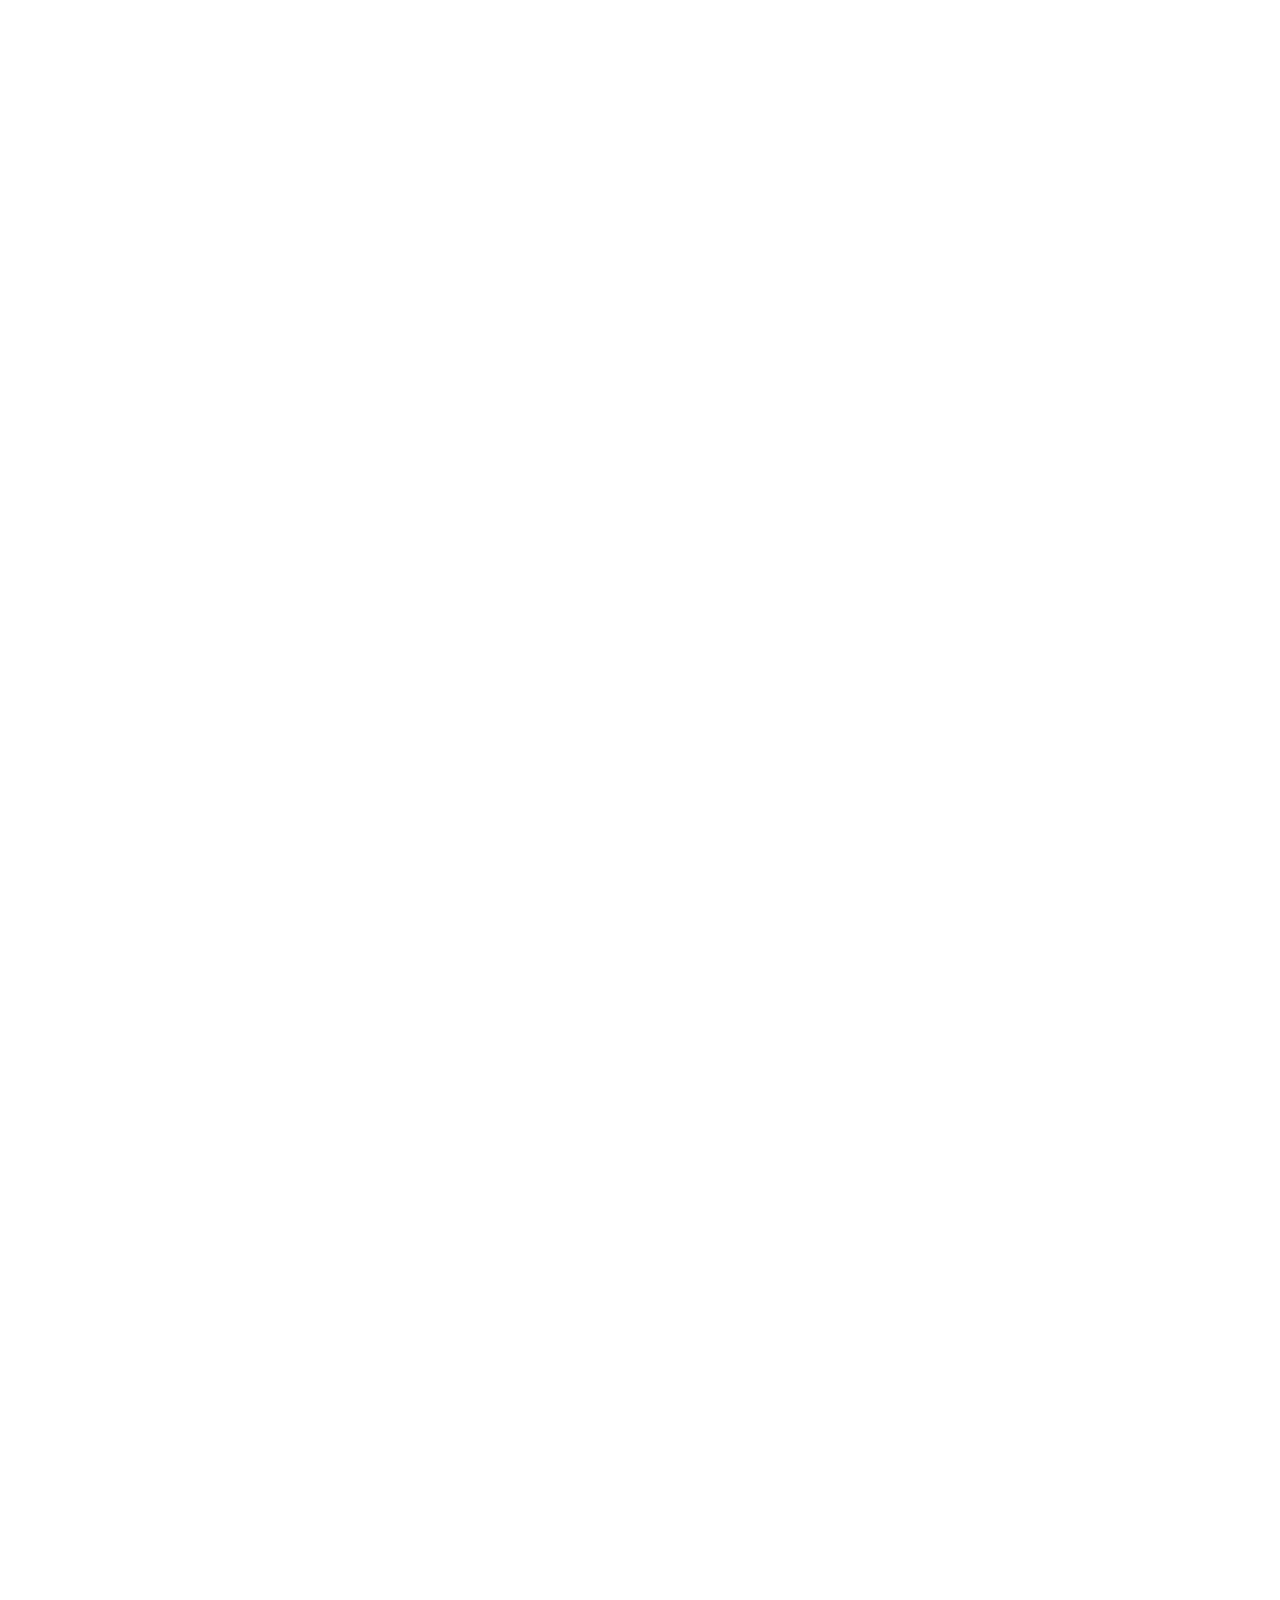
==== commit 197af7ff: "Merge ba68725fa0abb340274a424dd9962debb30232a4 into e2ee3f5af1a68d1b738e14e3c6aa0d90e8810752" ====
--- a/index.html
+++ b/index.html
@@ -220,34 +220,74 @@
 
     <section class="section featured-section">
       <div class="wrap">
-        <div class="section-heading">
+        <div class="section-heading directory-heading">
           <div>
-            <p class="section-kicker" data-i18n="readyToHelp">READY TO HELP</p>
+            <p class="directory-kicker"><span class="directory-pulse" aria-hidden="true"></span><span data-i18n="readyToHelp">READY TO HELP</span></p>
             <h2 data-i18n="professionalsTitle">People with skills, ready to work</h2>
             <p data-i18n="professionalsSub">Published provider profiles appear here. Create a profile to start offering your skills.</p>
           </div>
-          <div class="filter-row">
-            <select id="typeFilter" aria-label="Filter work type">
-              <option value="all" data-i18n="allWorkTypes">All work types</option>
-              <option value="Local" data-i18n="local">Local</option>
-              <option value="Remote" data-i18n="remote">Remote</option>
-              <option value="Both" data-i18n="bothModes">Local and remote</option>
-            </select>
-            <select id="sortFilter" aria-label="Sort professionals">
-              <option value="recommended" data-i18n="recommended">Recommended</option>
-              <option value="price" data-i18n="lowestRate">Lowest rate</option>
-              <option value="rating" data-i18n="topRated">Top rated</option>
-            </select>
+          <p class="directory-count" id="providerCountBadge" aria-live="polite">
+            <svg viewBox="0 0 24 24" aria-hidden="true"><path d="M16 21v-2a4 4 0 0 0-4-4H6a4 4 0 0 0-4 4v2"/><circle cx="9" cy="7" r="4"/><path d="M22 21v-2a4 4 0 0 0-3-3.87"/><path d="M16 3.13a4 4 0 0 1 0 7.75"/></svg>
+            <span id="providerCountLabel"></span>
+          </p>
+        </div>
+        <div class="directory-toolbar" role="group" aria-label="Filter professionals">
+          <div class="directory-filters">
+            <label class="directory-control directory-select">
+              <select id="directoryCategoryFilter" aria-label="Filter category">
+                <option value="" data-i18n="allCategories">All categories</option>
+              </select>
+              <svg viewBox="0 0 24 24" aria-hidden="true"><path d="m6 9 6 6 6-6"/></svg>
+            </label>
+            <label class="directory-control directory-select">
+              <select id="typeFilter" aria-label="Filter work type">
+                <option value="all" data-i18n="allWorkTypes">All work types</option>
+                <option value="Local" data-i18n="local">Local</option>
+                <option value="Remote" data-i18n="remote">Remote</option>
+                <option value="Both" data-i18n="bothModes">Local and remote</option>
+              </select>
+              <svg viewBox="0 0 24 24" aria-hidden="true"><path d="m6 9 6 6 6-6"/></svg>
+            </label>
+            <label class="directory-control directory-location">
+              <svg viewBox="0 0 24 24" aria-hidden="true"><path d="M20 10c0 6-8 12-8 12s-8-6-8-12a8 8 0 0 1 16 0Z"/><circle cx="12" cy="10" r="3"/></svg>
+              <input id="directoryLocationFilter" type="search" maxlength="100" autocomplete="off" aria-label="Filter location" data-i18n-placeholder="filterLocation" placeholder="Filter location…" />
+            </label>
+            <button class="directory-reset" id="resetDirectoryFilters" type="button">
+              <svg viewBox="0 0 24 24" aria-hidden="true"><path d="M3 12a9 9 0 1 0 9-9 9.75 9.75 0 0 0-6.74 2.74L3 8"/><path d="M3 3v5h5"/></svg>
+              <span data-i18n="resetFilters">Reset</span>
+            </button>
+          </div>
+          <div class="directory-view-controls">
+            <span class="directory-sort-label" data-i18n="sortLabel">Sort:</span>
+            <label class="directory-control directory-select">
+              <select id="sortFilter" aria-label="Sort professionals">
+                <option value="recommended" data-i18n="recommended">Recommended</option>
+                <option value="price" data-i18n="lowestRate">Lowest rate</option>
+                <option value="rating" data-i18n="topRated">Top rated</option>
+              </select>
+              <svg viewBox="0 0 24 24" aria-hidden="true"><path d="m21 16-4 4-4-4"/><path d="M17 20V4"/><path d="m3 8 4-4 4 4"/><path d="M7 4v16"/></svg>
+            </label>
+            <div class="directory-layout-switch" role="group" aria-label="Layout">
+              <button id="gridViewBtn" type="button" data-directory-layout="grid" aria-pressed="true" aria-label="Grid view" title="Grid view">
+                <svg viewBox="0 0 24 24" aria-hidden="true"><rect x="3" y="3" width="7" height="7" rx="1"/><rect x="14" y="3" width="7" height="7" rx="1"/><rect x="14" y="14" width="7" height="7" rx="1"/><rect x="3" y="14" width="7" height="7" rx="1"/></svg>
+              </button>
+              <button id="listViewBtn" type="button" data-directory-layout="list" aria-pressed="false" aria-label="List view" title="List view">
+                <svg viewBox="0 0 24 24" aria-hidden="true"><path d="M8 6h13M8 12h13M8 18h13M3 6h.01M3 12h.01M3 18h.01"/></svg>
+              </button>
+            </div>
           </div>
         </div>
         <p class="fx-status" id="fxStatus" role="status" aria-live="polite"></p>
         <p class="marketplace-results-status" id="marketplaceResultsStatus" role="status" aria-live="polite"></p>
         <div class="worker-grid" id="workerGrid"></div>
         <div class="empty-state hidden" id="emptyState">
+          <span class="empty-state-icon" aria-hidden="true">
+            <svg viewBox="0 0 24 24"><path d="m13.5 8.5-5 5M8.5 8.5l5 5"/><circle cx="11" cy="11" r="8"/><path d="m21 21-4.3-4.3"/></svg>
+          </span>
           <strong id="emptyStateTitle" data-i18n="noResults">No matching providers</strong>
           <p id="emptyStateMessage" data-i18n="tryDifferent">Try another skill or clear your filters.</p>
           <div class="empty-state-actions">
-            <button class="btn btn-outline" id="clearFilters" type="button" data-i18n="clearFilters">Clear filters</button>
+            <button class="btn btn-primary" id="clearFilters" type="button" data-i18n="clearFilters">Clear filters</button>
             <a class="btn btn-outline" href="#explore" data-i18n="browseCategories">Browse categories</a>
             <button class="btn btn-outline" id="changeLocationBtn" type="button" data-i18n="changeLocation">Change location</button>
           </div>
--- a/redesign.css
+++ b/redesign.css
@@ -1537,3 +1537,210 @@
   body[data-page="marketplace"] .worker-actions { grid-template-columns: 44px minmax(0, 1fr); }
   body[data-page="marketplace"] .worker-actions [data-action="book"] { grid-column: 1 / -1; }
 }
+
+/* TIME2INCOME provider directory: toolbar, count badge, card and empty-state layout */
+body[data-page] .featured-section svg { flex-shrink: 0; fill: none; stroke: currentColor; stroke-width: 2; stroke-linecap: round; stroke-linejoin: round; }
+body[data-page] .featured-section .directory-heading { align-items: flex-end; margin-bottom: 26px; }
+body[data-page] .featured-section .directory-heading p:not(.directory-count):not(.directory-kicker) { max-width: 640px; }
+body[data-page] .directory-heading .directory-kicker {
+  display: inline-flex;
+  align-items: center;
+  gap: 7px;
+  margin: 0 0 10px;
+  padding: 5px 11px;
+  border: 1px solid #cfe6d8;
+  border-radius: 999px;
+  background: #eef8f2;
+  color: #17694f;
+  font-size: 11px;
+  font-weight: 700;
+  letter-spacing: .04em;
+}
+.directory-pulse { width: 7px; height: 7px; border-radius: 50%; background: #1f9a6a; animation: directory-pulse 1.8s ease-in-out infinite; }
+@keyframes directory-pulse { 50% { opacity: .35; } }
+body[data-page] .directory-heading .directory-count {
+  display: inline-flex;
+  flex-shrink: 0;
+  align-items: center;
+  gap: 8px;
+  margin: 0;
+  padding: 9px 14px;
+  border: 1px solid #e1e8e3;
+  border-radius: 12px;
+  background: #fff;
+  box-shadow: 0 1px 2px rgba(24, 39, 32, .05);
+  color: #64766c;
+  font-size: 13px;
+}
+.directory-count svg { width: 16px; height: 16px; color: #17694f; }
+.directory-count strong { color: #182720; }
+
+.directory-toolbar {
+  display: flex;
+  flex-wrap: wrap;
+  align-items: center;
+  justify-content: space-between;
+  gap: 12px;
+  margin-bottom: 26px;
+  padding: 14px 16px;
+  border: 1px solid #e1e8e3;
+  border-radius: 16px;
+  background: #fff;
+  box-shadow: 0 1px 2px rgba(24, 39, 32, .05);
+}
+.directory-filters, .directory-view-controls { display: flex; flex-wrap: wrap; align-items: center; gap: 8px; }
+.directory-view-controls { margin-left: auto; gap: 12px; }
+.directory-control { position: relative; display: inline-flex; align-items: center; }
+.directory-control svg { position: absolute; width: 14px; height: 14px; color: #74857b; pointer-events: none; }
+.directory-select svg { right: 10px; }
+.directory-location svg { left: 10px; }
+.directory-control select,
+.directory-control input {
+  min-height: 36px;
+  border: 0;
+  border-radius: 9px;
+  background: #f0f4f1;
+  color: #2f4239;
+  font-size: 12px;
+  font-weight: 600;
+  transition: background .15s, box-shadow .15s;
+}
+.directory-control select { appearance: none; -webkit-appearance: none; max-width: 210px; padding: 8px 32px 8px 12px; cursor: pointer; }
+.directory-control input { width: 160px; padding: 8px 12px 8px 30px; outline: 0; }
+.directory-control input::placeholder { color: #8a9a90; }
+.directory-control select:hover, .directory-control input:hover { background: #e5ece7; }
+.directory-control select:focus-visible, .directory-control input:focus { outline: 0; background: #fff; box-shadow: 0 0 0 2px #2d8a63; }
+.directory-reset {
+  display: inline-flex;
+  align-items: center;
+  gap: 5px;
+  padding: 7px 8px;
+  border: 0;
+  border-radius: 7px;
+  background: none;
+  color: #64766c;
+  font-size: 12px;
+  font-weight: 600;
+}
+.directory-reset svg { width: 13px; height: 13px; }
+.directory-reset:hover { color: #17694f; }
+.directory-sort-label { color: #64766c; font-size: 12px; font-weight: 600; }
+.directory-layout-switch { display: inline-flex; padding: 2px; border: 1px solid #e1e8e3; border-radius: 9px; background: #f0f4f1; }
+.directory-layout-switch button { display: grid; place-items: center; width: 32px; height: 30px; border: 0; border-radius: 7px; background: none; color: #74857b; }
+.directory-layout-switch button svg { width: 16px; height: 16px; }
+.directory-layout-switch button:hover { color: #182720; }
+.directory-layout-switch button[aria-pressed="true"] { background: #fff; color: #182720; box-shadow: 0 1px 3px rgba(24, 39, 32, .12); }
+.directory-reset:focus-visible, .directory-layout-switch button:focus-visible { outline: 3px solid #75a988; outline-offset: 2px; }
+
+body[data-page] .featured-section .worker-grid { grid-template-columns: repeat(2, minmax(0, 1fr)); gap: 24px; }
+body[data-page] .featured-section .worker-grid.is-list { grid-template-columns: minmax(0, 1fr); gap: 16px; }
+body[data-page] .featured-section .worker-card {
+  display: flex;
+  flex-direction: column;
+  justify-content: space-between;
+  padding: 0;
+  overflow: hidden;
+  border: 1px solid #e1e8e3;
+  border-radius: 16px;
+  box-shadow: 0 1px 2px rgba(24, 39, 32, .05);
+}
+body[data-page] .featured-section .worker-card:hover { transform: none; border-color: #c8d5cc; box-shadow: 0 8px 22px rgba(24, 39, 32, .08); }
+body[data-page] .featured-section .worker-card-body { display: flex; flex: 1; flex-direction: column; padding: 22px 24px; }
+body[data-page] .featured-section .worker-card-body .worker-bottom { margin-top: auto; }
+body[data-page] .featured-section .worker-card-top { margin-bottom: 16px; }
+.worker-identity { display: flex; align-items: flex-start; gap: 14px; min-width: 0; }
+body[data-page] .featured-section .worker-avatar {
+  width: 48px;
+  height: 48px;
+  border: 1px solid rgba(0, 0, 0, .05);
+  border-radius: 12px;
+  box-shadow: inset 0 2px 4px rgba(0, 0, 0, .05);
+  font-size: 15px;
+}
+.worker-avatar-0 { background: #dcf3e4; color: #10543e; }
+.worker-avatar-1 { background: #dbe8fb; color: #24477a; }
+.worker-avatar-2 { background: #efe5fb; color: #5b3d8a; }
+.worker-avatar-3 { background: #fdeccf; color: #7a4e12; }
+.worker-title-row { display: flex; flex-wrap: wrap; align-items: center; gap: 8px; }
+body[data-page] .featured-section .worker-meta h3 { margin: 0; font-size: 16px; line-height: 1.35; transition: color .15s; }
+body[data-page] .featured-section .worker-card:hover .worker-meta h3 { color: #17694f; }
+body[data-page] .featured-section .worker-meta p { margin-top: 3px; color: #64766c; font-size: 12px; font-weight: 500; }
+.worker-location { display: inline-flex; align-items: center; gap: 3px; color: #4f6258; }
+.worker-location svg { width: 12px; height: 12px; color: #8a9a90; }
+body[data-page] .featured-section .work-type { padding: 2px 8px; border: 1px solid #dfe6e1; border-radius: 999px; background: #f2f5f3; color: #3f5148; font-size: 11px; font-weight: 600; }
+body[data-page] .featured-section .work-type-local { border-color: #c4e5d1; background: #eef8f2; color: #17694f; }
+body[data-page] .featured-section .work-type-both { border-color: #d3d5f6; background: #eef0fd; color: #4146a8; }
+body[data-page] .featured-section .work-type-remote { border-color: #c7e3f3; background: #edf7fc; color: #1f6b8f; }
+body[data-page] .featured-section .rating { padding: 4px 10px; border: 1px solid #f3dfa8; border-radius: 999px; background: #fff8e6; color: #8a5a12; font-size: 11px; font-weight: 600; }
+body[data-page] .featured-section .worker-description {
+  display: -webkit-box;
+  margin: 0 0 16px;
+  overflow: hidden;
+  -webkit-box-orient: vertical;
+  -webkit-line-clamp: 2;
+  color: #53635a;
+  font-size: 12.5px;
+  line-height: 1.65;
+}
+body[data-page] .featured-section .tag-row { gap: 6px; margin-bottom: 18px; }
+body[data-page] .featured-section .skill-tag {
+  display: inline-flex;
+  align-items: center;
+  gap: 4px;
+  padding: 4px 10px;
+  border: 1px solid #e5ebe7;
+  border-radius: 8px;
+  background: #f7f9f8;
+  color: #5c6d64;
+  font-size: 11px;
+  font-weight: 500;
+}
+body[data-page] .featured-section .skill-tag-category { background: #eff3f0; color: #43554b; }
+.skill-tag-language svg { width: 11px; height: 11px; color: #8a9a90; }
+body[data-page] .featured-section .worker-bottom { display: flex; align-items: baseline; justify-content: space-between; padding-top: 16px; border-top: 1px solid #eef2ef; }
+.worker-price-label { color: #8a9a90; font-size: 11px; font-weight: 700; letter-spacing: .05em; text-transform: uppercase; }
+body[data-page] .featured-section .worker-price { text-align: right; }
+body[data-page] .featured-section .worker-price strong { margin: 0; color: #182720; font-size: 19px; font-weight: 800; }
+body[data-page] .featured-section .worker-price strong small { color: #64766c; font-size: 12px; font-weight: 400; }
+.worker-price-estimate { display: block; color: #8a9a90; font-size: 11px; font-weight: 500; }
+body[data-page] .featured-section .worker-actions {
+  grid-template-columns: 44px minmax(0, 1fr) minmax(0, 1fr);
+  gap: 8px;
+  margin: 0;
+  padding: 14px 20px;
+  border-top: 1px solid #eef2ef;
+  background: #f8faf9;
+}
+body[data-page] .featured-section .worker-actions .btn { min-height: 40px; border-radius: 12px; font-size: 12px; font-weight: 700; box-shadow: 0 1px 2px rgba(24, 39, 32, .05); }
+body[data-page] .featured-section .worker-actions [data-save-worker] { padding: 0; color: #8a9a90; font-size: 16px; }
+body[data-page] .featured-section .worker-actions [data-save-worker]:hover,
+body[data-page] .featured-section .worker-actions [data-save-worker][aria-pressed="true"] { color: #dc3d4b; }
+
+body[data-page] .featured-section .empty-state {
+  padding: 56px 20px;
+  border: 1px solid #e1e8e3;
+  border-radius: 16px;
+  background: #fff;
+  box-shadow: 0 1px 2px rgba(24, 39, 32, .05);
+}
+.empty-state-icon { display: grid; place-items: center; width: 64px; height: 64px; margin: 0 auto 16px; border-radius: 50%; background: #f0f4f1; color: #8a9a90; }
+.empty-state-icon svg { width: 30px; height: 30px; }
+body[data-page] .featured-section .empty-state > strong { display: block; color: #182720; font-size: 18px; }
+body[data-page] .featured-section .empty-state > p { max-width: 440px; margin: 6px auto 0; font-size: 13px; }
+body[data-page] .featured-section .empty-state-actions { margin-top: 18px; }
+
+@media (max-width: 760px) {
+  body[data-page] .featured-section .directory-heading { align-items: flex-start; }
+  .directory-toolbar { padding: 12px; }
+  .directory-filters { width: 100%; }
+  .directory-filters .directory-select { flex: 1 1 140px; }
+  .directory-control select { width: 100%; max-width: none; }
+  .directory-location { flex: 1 1 100%; }
+  .directory-control input { width: 100%; }
+  .directory-sort-label { display: none; }
+  body[data-page] .featured-section .worker-grid { grid-template-columns: minmax(0, 1fr); gap: 16px; }
+  body[data-page] .featured-section .worker-card-body { padding: 18px; }
+  body[data-page] .featured-section .worker-actions { grid-template-columns: 44px minmax(0, 1fr) minmax(0, 1fr); padding: 12px 14px; }
+  body[data-page] .featured-section .worker-actions [data-action="book"] { grid-column: auto; }
+}
+@media (prefers-reduced-motion: reduce) { .directory-pulse { animation: none; } }
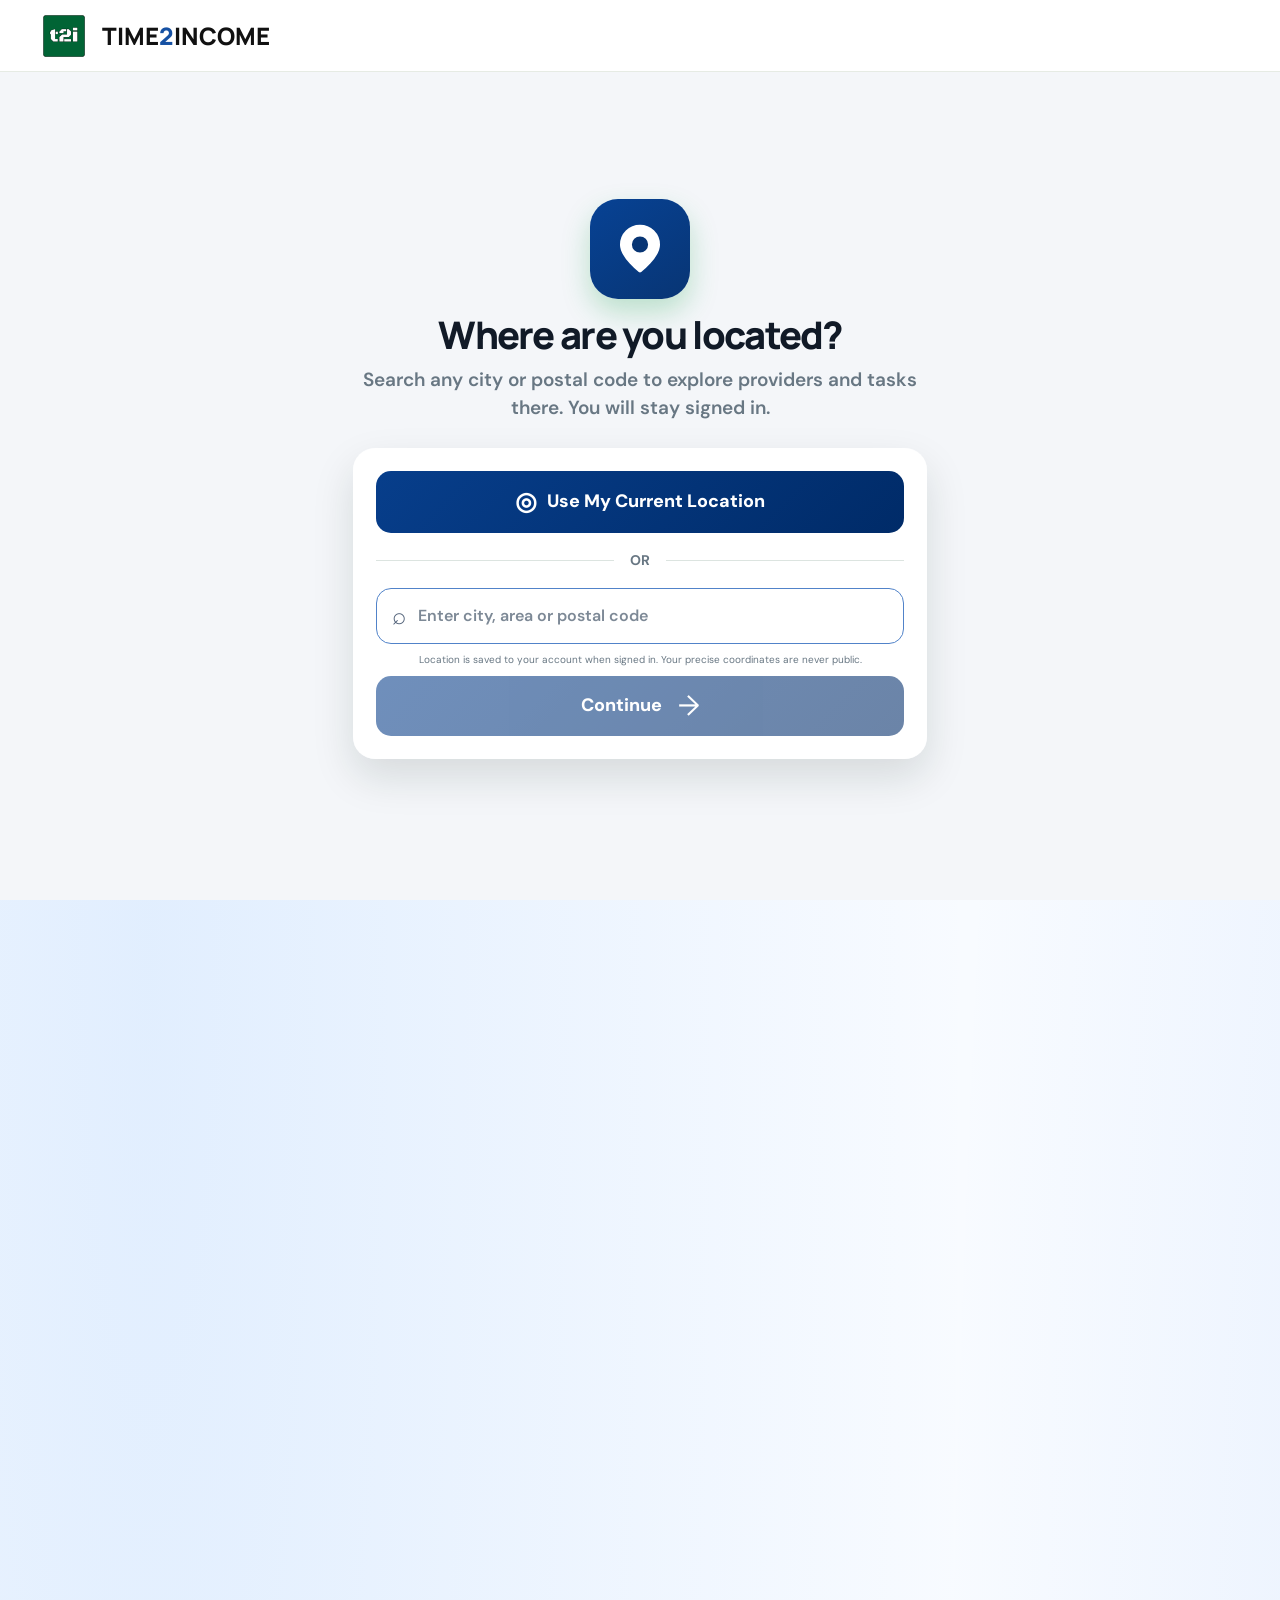
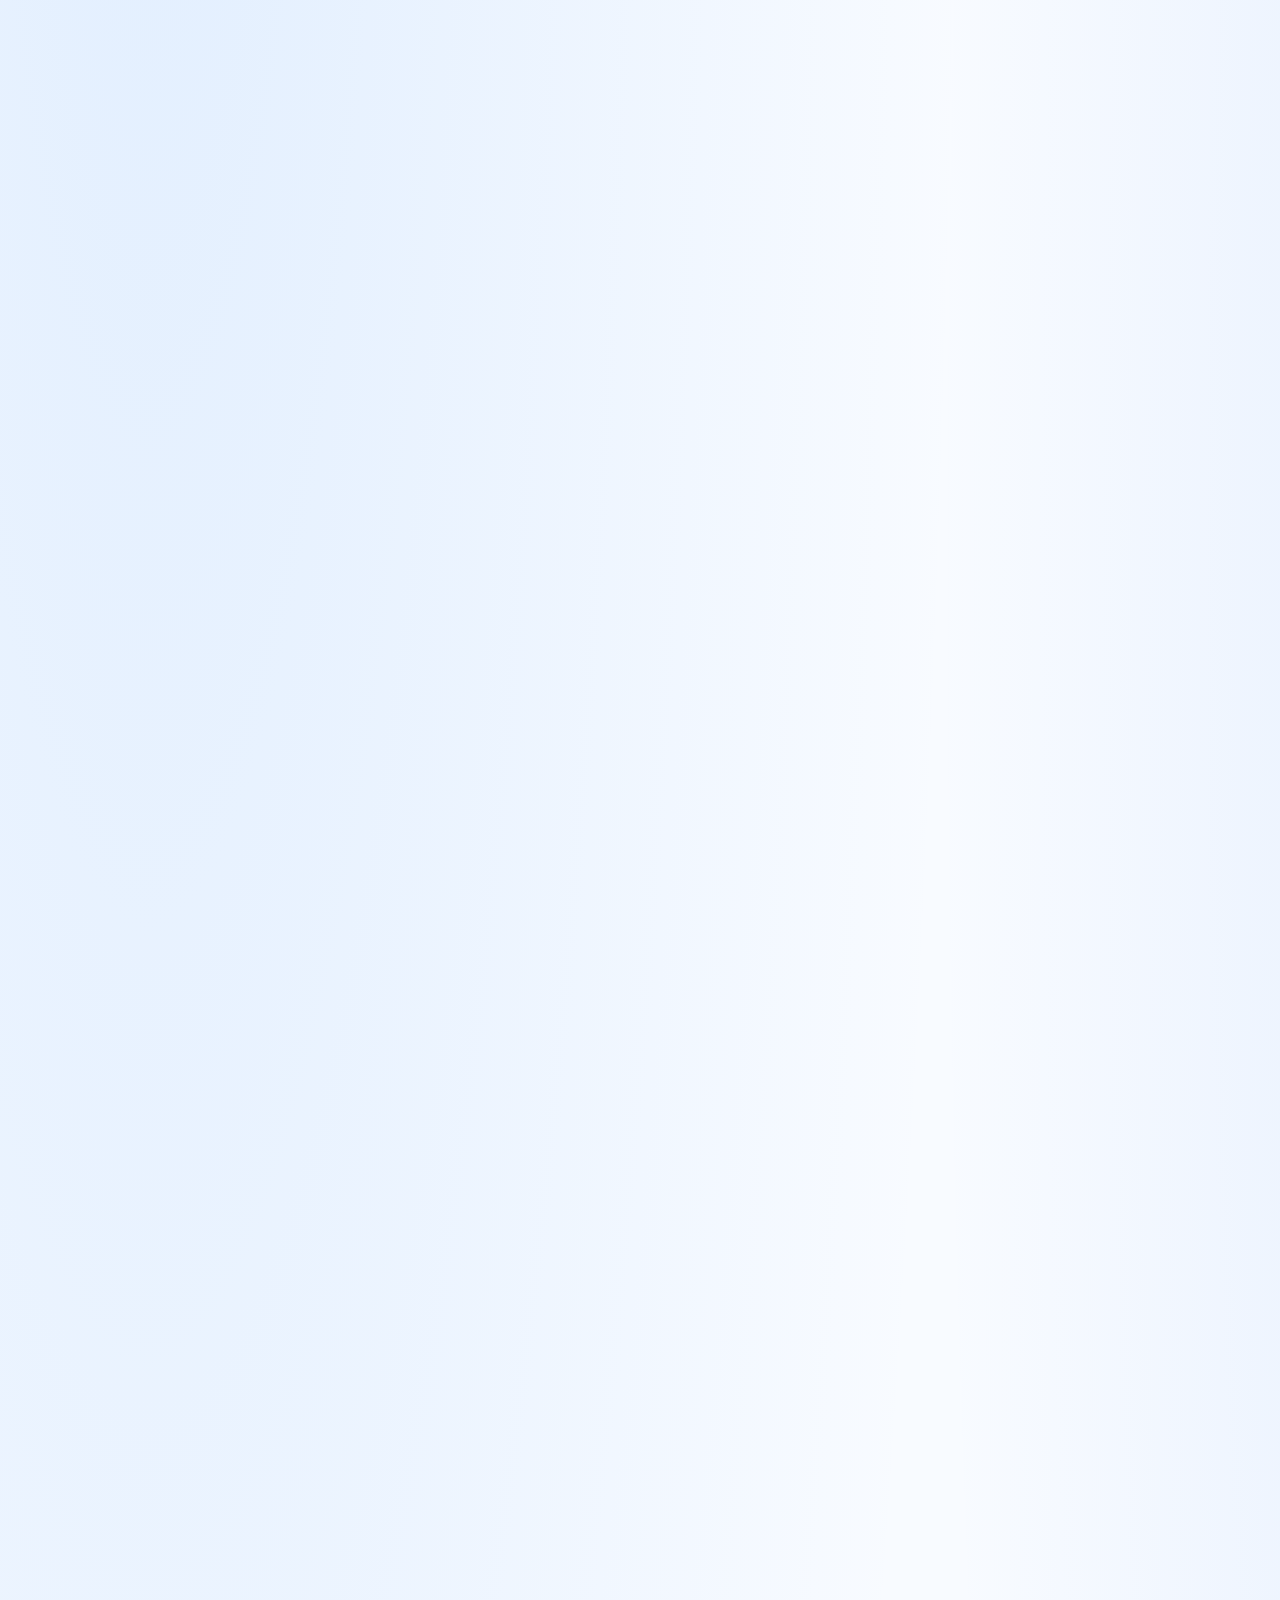
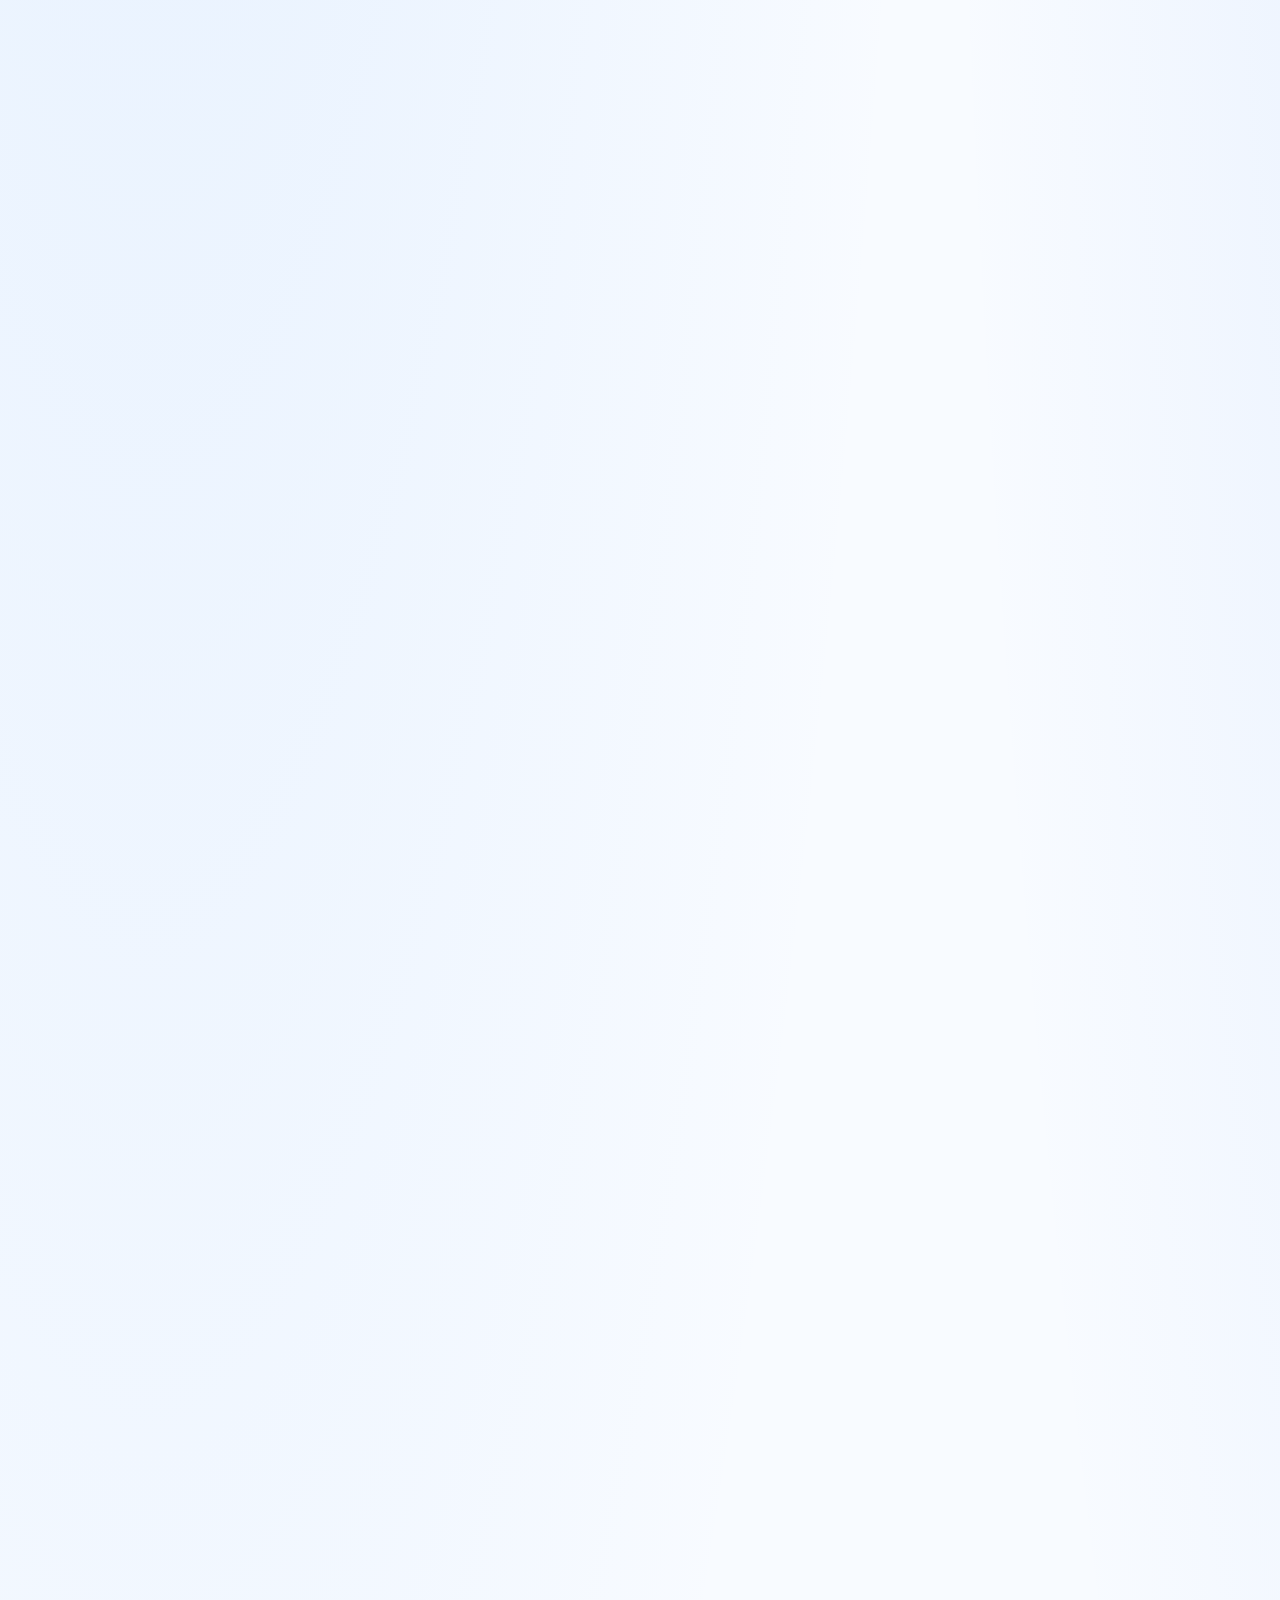
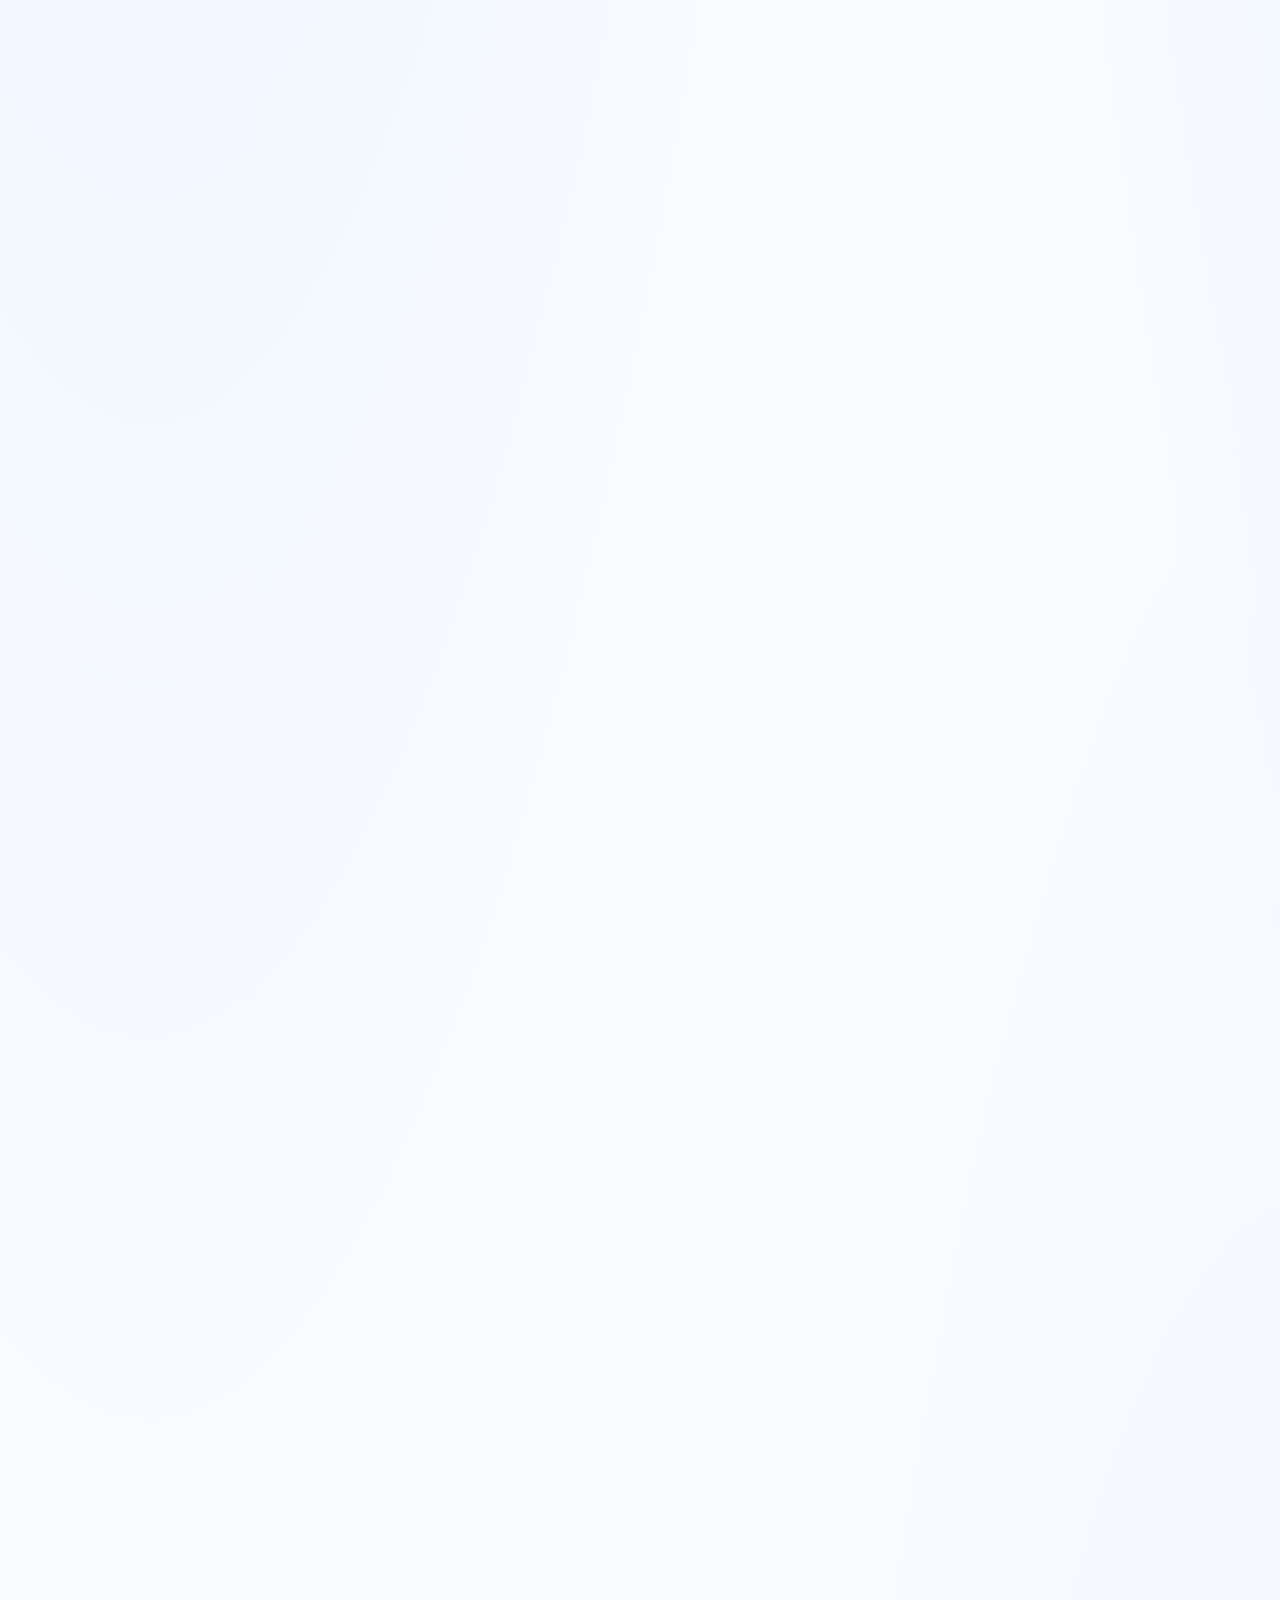
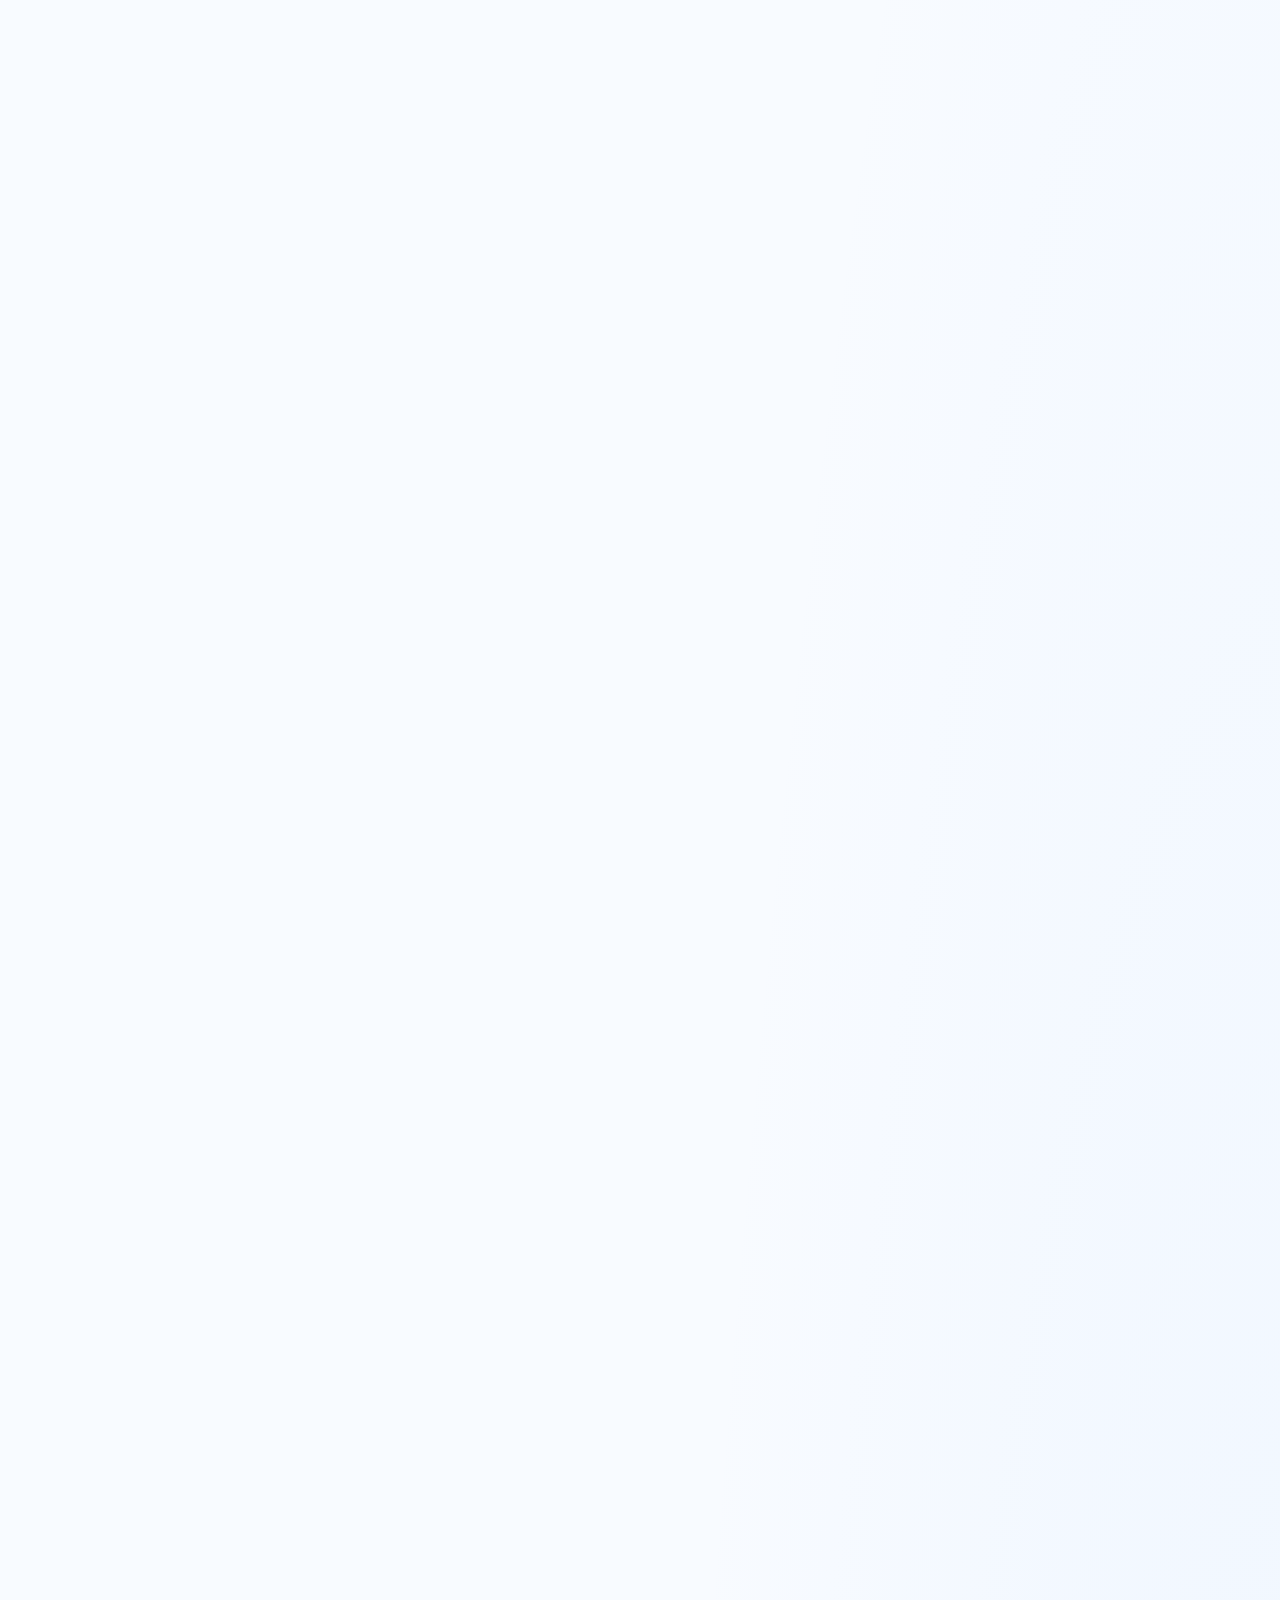
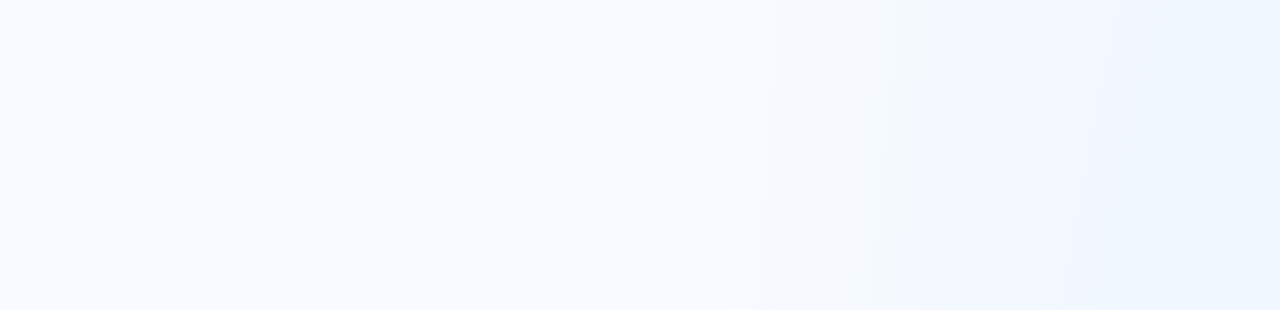
==== commit 50492aa6: "yes" ====
--- a/index.html
+++ b/index.html
@@ -1,10 +1,10 @@
-
 <!doctype html>
 <html lang="en">
 <head>
   <meta charset="utf-8" />
   <meta name="viewport" content="width=device-width, initial-scale=1" />
-  <meta name="theme-color" content="#173f34" />
+  <script src="browser-check.js"></script>
+  <meta name="theme-color" content="#163765" />
   <meta name="description" content="TIME2INCOME helps you hire local professionals for everyday tasks or find flexible local and remote work. Browse skills, post tasks, and manage bookings in one place." />
   <meta name="robots" content="index, follow, max-image-preview:large" />
   <title>TIME2INCOME | Hire Local Help &amp; Find Flexible Work</title>
@@ -61,7 +61,7 @@
         function render() {
           var d = document.createElement('div');
           d.setAttribute('role', 'alert');
-          d.style.cssText = 'position:fixed;left:0;right:0;bottom:0;z-index:99999;background:#173f34;color:#fff;padding:14px 16px;font:15px/1.4 sans-serif;text-align:center';
+          d.style.cssText = 'position:fixed;left:0;right:0;bottom:0;z-index:99999;background:#17283f;color:#fff;padding:14px 16px;font:15px/1.4 sans-serif;text-align:center';
           d.innerHTML = 'Aapka browser purana hai, isliye TIME2INCOME poori tarah nahi chal raha. Please Chrome / Android System WebView ko Play Store se update karein ya Chrome mein time2income.com kholein.<br><small>Your browser is outdated. Please update Chrome or Android System WebView.</small> <button type="button" style="margin-left:8px;padding:4px 10px">OK</button>';
           d.getElementsByTagName('button')[0].onclick = function () { d.parentNode.removeChild(d); };
           (document.body || document.documentElement).appendChild(d);
@@ -76,37 +76,251 @@
       });
     })();
   </script>
-  <link rel="stylesheet" href="styles.css" />
-  <link rel="stylesheet" href="redesign.css" />
-  <script>document.documentElement.classList.add('auth-gate');</script>
+  <link rel="stylesheet" href="styles.css?v=20261103-chat-safety1" />
+  <link rel="stylesheet" href="redesign.css?v=20261101-provider-multiple-skills-v42" />
+  <link rel="stylesheet" href="location-gateway.css?v=20261106-guide2" />
+  <link rel="stylesheet" href="explore.css?v=20261106-exp4" />
+  <link rel="stylesheet" href="checkout-quote.css?v=20261105-checkout-v3" />
+  <link rel="stylesheet" href="t2i-wallet.css?v=20261106-t2i-purchases1" />
+  <style>
+    html.auth-gate body { visibility: hidden; }
+    .auth-loading { display: none; }
+    html.auth-gate body > .auth-loading {
+      position: fixed;
+      z-index: 99999;
+      inset: 0;
+      display: grid;
+      place-content: center;
+      justify-items: center;
+      gap: 14px;
+      padding: 24px;
+      background: #f4f6f9;
+      color: #06244e;
+      font: 700 15px/1.5 'DM Sans', sans-serif;
+      text-align: center;
+      visibility: visible;
+    }
+    .auth-loading-spinner {
+      width: 34px;
+      height: 34px;
+      border: 3px solid #d5dce5;
+      border-top-color: #1651a3;
+      border-radius: 50%;
+      animation: auth-loading-spin .8s linear infinite;
+    }
+    @keyframes auth-loading-spin { to { transform: rotate(360deg); } }
+    @media (prefers-reduced-motion: reduce) {
+      .auth-loading-spinner { animation: none; }
+    }
+    html.location-gateway-active body { overflow: hidden; }
+    html.location-gateway-active body > :not(#locationGateway) { visibility: hidden !important; }
+  </style>
+  <script>
+    document.documentElement.classList.add('auth-gate');
+    var locationPreference = null;
+    try {
+      locationPreference = JSON.parse(localStorage.getItem('time2income_selected_location') || 'null');
+    } catch (error) {
+      console.warn('Could not read the saved marketplace location from local storage:', error);
+    }
+    if (!locationPreference) {
+      try {
+        locationPreference = JSON.parse(sessionStorage.getItem('time2income_selected_location') || 'null');
+      } catch (error) {
+        console.warn('Could not read the saved marketplace location from session storage:', error);
+      }
+    }
+    var hasLocationPreference = locationPreference && locationPreference.city &&
+      locationPreference.country && /^[A-Z]{2}$/.test(locationPreference.countryCode || '');
+    var routeParameters = new URLSearchParams(location.search);
+    if (routeParameters.has('change-location') ||
+        (!hasLocationPreference && routeParameters.get('page') !== 'wallet')) {
+      document.documentElement.classList.add('location-gateway-active');
+      document.documentElement.classList.remove('auth-gate');
+    }
+  </script>
+  <link rel="stylesheet" href="theme-blue.css?v=20261107-blue-theme2" />
+  <link rel="stylesheet" href="marketplace-jobs.css?v=20261107-finder-layout1" />
+  <link rel="stylesheet" href="corner-account-menu.css?v=20261107-layout2">
+  <link rel="stylesheet" href="light-photo-theme.css?v=20261107-light-photo1">
 </head>
 <body>
+  <div class="auth-loading" role="status" aria-live="polite">
+    <span class="auth-loading-spinner" aria-hidden="true"></span>
+    <span>Loading your marketplace…</span>
+  </div>
+  <main id="locationGateway" class="location-gateway" aria-labelledby="locationGatewayTitle" hidden>
+    <header class="location-gateway-header">
+      <a class="location-gateway-brand" href="index.html" aria-label="TIME2INCOME">
+        <span class="location-gateway-brand-mark" aria-hidden="true"></span>
+        <span class="location-gateway-wordmark">TIME<span>2</span>INCOME</span>
+      </a>
+    </header>
+    <div class="location-gateway-content">
+      <div class="location-gateway-pin" aria-hidden="true">
+        <svg viewBox="0 0 24 24" fill="none"><path d="M20 10.1c0 5.2-8 11.4-8 11.4S4 15.3 4 10.1a8 8 0 1 1 16 0Z"/><circle cx="12" cy="10" r="2.7"/></svg>
+      </div>
+      <h1 id="locationGatewayTitle">Where are you located?</h1>
+      <p class="location-gateway-subtitle">Search any city or postal code to explore providers and tasks there. You will stay signed in.</p>
+
+      <section class="location-gateway-card" aria-label="Choose your location">
+        <button class="location-gateway-gps" id="detectCurrentLocation" type="button">
+          <span class="location-gateway-gps-title"><span aria-hidden="true">◎</span> Use My Current Location</span>
+        </button>
+        <p class="location-gateway-status" id="gpsLocationStatus" role="status" aria-live="polite"></p>
+
+        <div class="location-gateway-divider"><span>OR</span></div>
+        <section class="location-gateway-search">
+          <label class="location-gateway-visually-hidden" for="manualLocationSearch">Enter your city, area or postal code</label>
+          <div class="location-gateway-input-wrap">
+            <span aria-hidden="true">⌕</span>
+            <input id="manualLocationSearch" type="search" role="combobox" aria-autocomplete="list" aria-expanded="false" aria-controls="locationSuggestions" autocomplete="off" placeholder="Enter city, area or postal code" maxlength="160">
+            <button id="clearLocationSearch" class="location-gateway-clear" type="button" aria-label="Clear location search" hidden>×</button>
+          </div>
+          <div id="locationSuggestions" class="location-gateway-suggestions" role="listbox" hidden></div>
+          <p class="location-gateway-status" id="manualLocationStatus" role="status" aria-live="polite"></p>
+        </section>
+
+        <section class="location-gateway-selected" id="selectedLocationPreview" aria-live="polite" hidden>
+          <span class="location-gateway-selected-pin" aria-hidden="true">●</span>
+          <span class="location-gateway-selected-copy">
+            <strong>Selected Location</strong>
+            <span id="selectedLocationName"></span>
+            <span class="location-gateway-visually-hidden">
+              City: <span id="selectedLocationCity"></span>.
+              State or province: <span id="selectedLocationState"></span>.
+              Country: <span id="selectedLocationCountry"></span>.
+              Postal code: <span id="selectedLocationPostal"></span>
+            </span>
+          </span>
+          <button id="editSelectedLocation" class="location-gateway-edit" type="button" aria-label="Change selected location">Edit</button>
+        </section>
+
+        <p class="location-gateway-privacy">Location is saved to your account when signed in. Your precise coordinates are never public.</p>
+        <button class="location-gateway-continue" id="continueWithLocation" type="button" disabled>Continue <span aria-hidden="true">→</span></button>
+      </section>
+    </div>
+  </main>
+  <a class="skip-to-main" href="#top">Skip to content</a>
   <header class="topbar">
     <a class="brand" href="index.html?page=marketplace" aria-label="TIME2INCOME marketplace">
-      <img class="brand-mark" src="assets/time2income-mark.png" alt="" />
+      <span class="brand-mark" aria-hidden="true"><img src="assets/time2income-brand.png" alt="" /></span>
       <span class="brand-name">TIME<span class="brand-number">2</span>INCOME</span>
     </a>
 
-    <nav class="desktop-nav" aria-label="Main navigation">
-      <a href="index.html?page=marketplace" data-workspace-page="marketplace">Marketplace</a>
-      <a href="index.html?page=tasks" data-workspace-page="tasks" data-i18n="openTasks">Open tasks</a>
-      <a href="index.html?page=activity" data-workspace-page="activity" data-i18n="myActivity">My activity</a>
-      <a href="index.html?page=profile" data-workspace-page="profile">My profile</a>
-      <a href="index.html?page=guides" data-workspace-page="guides">Guides</a>
+    <button class="mobile-nav-toggle" id="mobileNavToggle" type="button" aria-label="Open navigation menu" aria-controls="mainNavigation" aria-expanded="false">
+      <svg class="menu-icon" viewBox="0 0 24 24" aria-hidden="true" focusable="false">
+        <path d="M4 6h16M4 12h16M4 18h16"></path>
+      </svg>
+      <svg class="close-icon" viewBox="0 0 24 24" aria-hidden="true" focusable="false">
+        <path d="m6 6 12 12M18 6 6 18"></path>
+      </svg>
+    </button>
+
+    <nav class="desktop-nav" id="mainNavigation" aria-label="Main navigation">
+      <a href="index.html?page=marketplace" data-workspace-page="marketplace">
+        <svg class="tablet-nav-icon" viewBox="0 0 24 24" aria-hidden="true"><path d="m3 10 9-7 9 7v10a1 1 0 0 1-1 1h-5v-7H9v7H4a1 1 0 0 1-1-1z"></path></svg>
+        <span>Home</span>
+      </a>
+      <a href="index.html?page=tasks" data-workspace-page="tasks">
+        <svg class="tablet-nav-icon" viewBox="0 0 24 24" aria-hidden="true"><rect x="3" y="7" width="18" height="14" rx="2"></rect><path d="M8 7V5a2 2 0 0 1 2-2h4a2 2 0 0 1 2 2v2M3 12h18M10 12v2h4v-2"></path></svg>
+        <span>Post Work</span>
+      </a>
+      <a href="index.html?page=profile" data-workspace-page="profile">
+        <svg class="tablet-nav-icon" viewBox="0 0 24 24" aria-hidden="true"><circle cx="12" cy="7" r="4"></circle><path d="M4 21a8 8 0 0 1 16 0z"></path></svg>
+        <span>Service</span>
+      </a>
+      <a href="index.html?page=activity" data-workspace-page="activity">
+        <svg class="tablet-nav-icon" viewBox="0 0 24 24" aria-hidden="true"><path d="M4 20V12h4v8zm6 0V7h4v13zm6 0V3h4v17z"></path></svg>
+        <span data-i18n="myActivity">My activity</span>
+      </a>
+      <a href="index.html?page=guides" data-workspace-page="guides">
+        <svg class="tablet-nav-icon" viewBox="0 0 24 24" aria-hidden="true"><circle cx="12" cy="12" r="9"></circle><path d="M12 11v5m0-8h.01"></path></svg>
+        <span>Guide</span>
+      </a>
     </nav>
 
-    <div class="top-actions">
-      <div class="locale-controls">
-        <label class="language-label" for="language">🌐</label>
-        <input class="locale-picker" id="language" list="languageOptions" aria-label="Search language" autocomplete="off" value="English" data-i18n-placeholder="languageSearch" />
-        <datalist id="languageOptions"></datalist>
-        <label class="currency-label" for="currencySelector" data-i18n="currency">Currency</label>
-        <input class="locale-picker currency-picker" id="currencySelector" list="currencyOptions" aria-label="Search currency" autocomplete="off" value="INR" />
-        <datalist id="currencyOptions"></datalist>
-        <datalist id="countryOptions"></datalist>
-      </div>
-      <button class="btn btn-quiet" id="signInBtn" type="button" data-i18n="signOut">Sign out</button>
-      <a class="btn btn-outline" href="index.html?page=profile">My profile</a>
+    <div class="header-quick-actions" id="headerQuickActions">
+      <div class="location-picker" id="headerLocationPicker">
+          <div class="mobile-location-wallet-row">
+            <a class="location-context-link" id="locationContextLink" href="index.html?change-location=1" aria-label="Change marketplace location" aria-haspopup="dialog" aria-expanded="false" aria-controls="headerLocationEditor" hidden>
+              <svg class="location-context-icon" viewBox="0 0 24 24" aria-hidden="true"><path d="M20 10c0 5-8 12-8 12S4 15 4 10a8 8 0 1 1 16 0Z"></path><circle cx="12" cy="10" r="2.5"></circle></svg>
+              <span data-i18n="changeMarketplaceLocation">Location</span>
+              <small></small>
+            </a>
+            
+            <button class="btn wallet-open-button mobile-wallet-open-button" id="mobileWalletOpenBtn" type="button" aria-controls="t2iWalletPage" hidden>
+              <svg viewBox="0 0 24 24" aria-hidden="true"><path d="M4 6.5A2.5 2.5 0 0 1 6.5 4H20v15H6.5A2.5 2.5 0 0 1 4 16.5z"/><path d="M4 7h13.5A2.5 2.5 0 0 1 20 9.5V12h-5a2 2 0 0 0 0 4h5"/><path d="M15 14h.01"/></svg>
+              <span data-i18n="walletButton">My Wallet</span>
+            </button>
+          </div>
+          <section class="header-location-editor" id="headerLocationEditor" role="dialog" aria-label="Search marketplace location" hidden>
+            <label class="header-location-editor-label" for="headerLocationSearch">Search by city or postal code</label>
+            <div class="header-location-editor-field">
+              <svg viewBox="0 0 24 24" aria-hidden="true"><circle cx="10.8" cy="10.8" r="6.8"></circle><path d="m16 16 4.5 4.5"></path></svg>
+              <input id="headerLocationSearch" type="search" role="combobox" aria-autocomplete="list" aria-expanded="false" aria-controls="headerLocationSuggestions" autocomplete="off" placeholder="Enter city or postal code">
+            </div>
+            <p class="header-location-editor-status" id="headerLocationStatus" role="status" aria-live="polite"></p>
+            <div class="header-location-editor-suggestions" id="headerLocationSuggestions" role="listbox" hidden></div>
+          </section>
+        </div>
+      <a class="btn messages-header-btn" id="messagesHeaderBtn" href="messages.html" data-messages-nav hidden>
+              <svg viewBox="0 0 24 24" aria-hidden="true"><path d="M21 12a8 8 0 0 1-11.6 7.1L3 21l1.9-5.4A8 8 0 1 1 21 12z"></path></svg>
+              <span data-i18n="navMessages">Messages</span>
+            </a>
+    </div>
+    <div class="top-actions account-quick-menu" id="accountQuickMenu">
+      <button class="account-menu-trigger" id="accountMenuTrigger" type="button" aria-expanded="false" aria-controls="accountMenuPanel" aria-label="Open account and preferences menu">
+        <svg viewBox="0 0 24 24" aria-hidden="true"><circle cx="12" cy="8" r="3.5"></circle><path d="M4.8 20a7.2 7.2 0 0 1 14.4 0"></path></svg>
+        <span>Account</span>
+        <svg class="account-menu-chevron" viewBox="0 0 24 24" aria-hidden="true"><path d="m6 9 6 6 6-6"></path></svg>
+      </button>
+      <div class="account-menu-panel" id="accountMenuPanel" hidden>
+      <div class="account-menu-heading"><strong>Quick settings</strong><span>Manage your account</span></div> 
+        <nav class="account-menu-links" aria-label="Account navigation">
+          <a class="account-menu-item" href="index.html">
+            <svg viewBox="0 0 24 24" aria-hidden="true"><rect x="3" y="3" width="7" height="7" rx="1.5"></rect><rect x="14" y="3" width="7" height="7" rx="1.5"></rect><rect x="3" y="14" width="7" height="7" rx="1.5"></rect><rect x="14" y="14" width="7" height="7" rx="1.5"></rect></svg>
+            <span>Dashboard</span>
+          </a>
+          <a class="account-menu-item" href="my-profile.html">
+            <svg viewBox="0 0 24 24" aria-hidden="true"><circle cx="12" cy="8" r="3.5"></circle><path d="M4.8 20a7.2 7.2 0 0 1 14.4 0"></path></svg>
+            <span>Profile &amp; settings</span>
+          </a>
+          <button class="account-menu-item" id="accountMenuWalletShortcut" type="button" aria-controls="t2iWalletPage">
+            <svg viewBox="0 0 24 24" aria-hidden="true"><rect x="2.5" y="5" width="19" height="14" rx="2"></rect><path d="M2.5 10h19M6 15h4"></path></svg>
+            <span>Payment &amp; wallet</span>
+          </button>
+          <a class="account-menu-item" href="pricing-estimate.html">
+            <svg viewBox="0 0 24 24" aria-hidden="true"><path d="M12 2v20M17 6.5c-.8-1.2-2.4-2-5-2-2.7 0-4.5 1.3-4.5 3.3 0 5.2 9 2.4 9 7.4 0 2.1-1.8 3.8-4.8 3.8-2.5 0-4.4-.8-5.5-2.3"></path></svg>
+            <span>Subscription &amp; pricing</span>
+          </a>
+          <a class="account-menu-item" href="help.html">
+            <svg viewBox="0 0 24 24" aria-hidden="true"><circle cx="12" cy="12" r="9"></circle><path d="M9.6 9a2.5 2.5 0 1 1 4.4 1.6c-1.1 1.1-2 1.3-2 3M12 17.5h.01"></path></svg>
+            <span>Help &amp; support</span>
+          </a>
+        </nav>
+        <div class="account-menu-divider"></div>
+
+      <div class="tablet-preferences">
+        
+        <div class="locale-controls">
+          <label class="language-label" for="language"><svg viewBox="0 0 24 24" aria-hidden="true"><circle cx="12" cy="12" r="9"></circle><path d="M3 12h18M12 3a15 15 0 0 1 0 18M12 3a15 15 0 0 0 0 18"></path></svg></label>
+          <input class="locale-picker" id="language" list="languageOptions" aria-label="Search language" autocomplete="off" value="EN" data-i18n-placeholder="languageSearch" />
+          <datalist id="languageOptions"></datalist>
+          <label class="header-currency-control" for="currencySelector">
+            <span class="currency-symbol" aria-hidden="true">₹</span>
+            <input class="currency-picker" id="currencySelector" list="currencyOptions" aria-label="Display currency" autocomplete="off" value="INR" required>
+          </label>
+        </div>
+      </div>
+      <button class="btn btn-quiet" id="signInBtn" type="button" data-i18n="signOut">Login</button>
+      <a class="btn btn-primary" id="signUpBtn" href="auth.html?mode=signup">Sign Up</a>
+      <a class="btn btn-primary" id="myProfileBtn" href="my-profile.html" hidden>My Profile</a>
+      <button class="btn wallet-open-button" id="walletOpenBtn" type="button" aria-controls="t2iWalletPage" hidden>
+        <svg viewBox="0 0 24 24" aria-hidden="true"><path d="M4 6.5A2.5 2.5 0 0 1 6.5 4H20v15H6.5A2.5 2.5 0 0 1 4 16.5z"/><path d="M4 7h13.5A2.5 2.5 0 0 1 20 9.5V12h-5a2 2 0 0 0 0 4h5"/><path d="M15 14h.01"/></svg>
+        <span data-i18n="walletButton">My Wallet</span>
+      </button>
+      </div>
     </div>
   </header>
 
@@ -118,12 +332,12 @@
           <span data-i18n="eyebrow">A marketplace for time, skills and opportunity</span>
         </div>
 
-        <h1 data-i18n="headline">Find the right skill.<br><em>Make every hour count.</em></h1>
-        <p class="hero-sub" data-i18n="subhead">Hire a professional for a few hours, find flexible work, or connect with talent anywhere.</p>
+        <h1 data-i18n="headline">Turn Your<br>Time Into<br><em>Income</em></h1>
+        <p class="hero-sub" data-i18n="subhead">A global marketplace for skills, services and opportunities. Work. Earn. Grow. Anywhere.</p>
 
         <div class="mode-switch" role="group" aria-label="Marketplace mode">
-          <button class="mode-btn active" data-mode="hire" type="button" data-i18n="needWork">I need work done</button>
-          <button class="mode-btn" data-mode="work" type="button" data-i18n="findWork">I want to find work</button>
+          <button class="mode-btn active" data-mode="hire" type="button" data-i18n="needWork">Find a Service</button>
+          <button class="mode-btn" data-mode="work" type="button" data-i18n="findWork">Find Work</button>
         </div>
 
         <form id="searchForm" class="search-panel">
@@ -132,13 +346,6 @@
             <input id="searchInput" type="search" list="marketplaceSearchOptions" placeholder="Try plumber, logo designer…" data-i18n-placeholder="searchPlaceholder" autocomplete="off" aria-controls="marketplaceSearchOptions" />
             <datalist id="marketplaceSearchOptions"></datalist>
           </label>
-          <div class="location-field-wrap">
-            <label class="search-field location-field">
-              <span>⌖</span>
-              <input id="locationInput" type="text" placeholder="City or remote" data-i18n-placeholder="locationPlaceholder" autocomplete="off" aria-autocomplete="list" aria-controls="locationSuggestions" />
-            </label>
-            <div id="locationSuggestions" class="location-suggestions" role="listbox" aria-label="Location suggestions" hidden></div>
-          </div>
           <button class="btn btn-primary search-submit" type="submit" data-i18n="search">Search</button>
         </form>
         <button class="location-action" id="useSearchLocation" type="button" data-i18n="useMyLocation">Use my location</button>
@@ -146,16 +353,14 @@
 
         <div class="popular">
           <span data-i18n="popular">Popular:</span>
-          <button class="chip" type="button" data-query="Plumber">Plumber</button>
-          <button class="chip" type="button" data-query="Driver">Driver</button>
-          <button class="chip" type="button" data-query="Graphic designer">Graphic designer</button>
-          <button class="chip" type="button" data-query="Video editor">Video editor</button>
-        </div>
+          <div class="popular-skill-list" id="popularSkillList"></div>
+        </div>
+        <p class="popular-skill-status" id="popularSkillStatus" role="status" aria-live="polite"></p>
         <div class="marketplace-filter-summary" id="marketplaceFilterSummary" aria-live="polite"></div>
       </div>
 
       <div class="hero-visual" aria-label="A service professional at work">
-        <img class="hero-photo" src="https://images.unsplash.com/photo-1581578731548-c64695cc6952?auto=format&fit=crop&w=1200&q=85" alt="A professional preparing a home service" fetchpriority="high" />
+        <img class="hero-photo" src="https://images.unsplash.com/photo-1581578731548-c64695cc6952?auto=format&amp;fit=crop&amp;w=1200&amp;q=85" alt="A professional preparing a home service" width="1200" height="800" fetchpriority="high" />
         <span class="hero-photo-label">TIME2INCOME / MARKETPLACE</span>
 
         <div class="visual-card main-visual-card">
@@ -195,6 +400,22 @@
         <span>✓ <span data-i18n="localRemote">Local & remote work</span></span>
         <span>✓ <span data-i18n="clearPricing">Clear pricing</span></span>
         <span>✓ <span data-i18n="oneAccount">One account, two roles</span></span>
+      </div>
+    </section>
+
+    <section class="motto-section wrap" id="motto" aria-labelledby="mottoTitle">
+      <p class="motto-kicker" data-i18n="mottoKicker">Our idea</p>
+      <h2 id="mottoTitle" data-i18n="mottoTitle">Your time. Your skill. Your income.</h2>
+      <p class="motto-sub" data-i18n="mottoSub">Everyone has hours to spare and skills to share. TIME2INCOME connects people who need a task done with people ready to do it.</p>
+      <ol class="motto-steps">
+        <li><span class="motto-num">1</span><strong data-i18n="mottoStep1Title">Share what you need or offer</strong><small data-i18n="mottoStep1Body">Post a task, or publish your profile with the skills you offer.</small></li>
+        <li><span class="motto-num">2</span><strong data-i18n="mottoStep2Title">Connect with the right person</strong><small data-i18n="mottoStep2Body">Send a request. The provider accepts and your chat opens.</small></li>
+        <li><span class="motto-num">3</span><strong data-i18n="mottoStep3Title">Get it done and earn</strong><small data-i18n="mottoStep3Body">Agree the details in chat, finish the work, and confirm it.</small></li>
+      </ol>
+      <div class="motto-actions">
+        <a class="btn btn-primary" href="#explore" data-i18n="mottoNeedWork">Find a Service</a>
+        <a class="btn btn-secondary" href="#worker" data-i18n="mottoFindWork">Find Work</a>
+        <button class="btn btn-secondary" type="button" data-open-demo data-i18n="mottoDemo">Try a quick demo</button>
       </div>
     </section>
 
@@ -216,80 +437,99 @@
         <button class="category-card" type="button" data-category="Education"><span class="category-icon yellow">✎</span><strong data-i18n="education">Education</strong><small data-i18n="educationDesc">Tutoring, coaching, languages</small></button>
         <button class="category-card" type="button" data-category="Personal help"><span class="category-icon pink">♡</span><strong data-i18n="personal">Personal help</strong><small data-i18n="personalDesc">Errands, packing, gardening</small></button>
       </div>
-    </section>
-
-    <section class="section featured-section">
-      <div class="wrap">
-        <div class="section-heading directory-heading">
+      <section class="category-related-skills" id="categoryRelatedSkills" aria-live="polite" hidden>
+        <div class="category-related-heading">
+          <h3 id="categoryRelatedTitle"></h3>
+          <span data-i18n="relatedSkills">Related skills</span>
+        </div>
+        <div class="category-related-list" id="categoryRelatedList"></div>
+      </section>
+      <section class="category-discover" aria-labelledby="categoryDiscoverTitle">
+        <div class="category-discover-heading">
           <div>
-            <p class="directory-kicker"><span class="directory-pulse" aria-hidden="true"></span><span data-i18n="readyToHelp">READY TO HELP</span></p>
-            <h2 data-i18n="professionalsTitle">People with skills, ready to work</h2>
-            <p data-i18n="professionalsSub">Published provider profiles appear here. Create a profile to start offering your skills.</p>
-          </div>
-          <p class="directory-count" id="providerCountBadge" aria-live="polite">
-            <svg viewBox="0 0 24 24" aria-hidden="true"><path d="M16 21v-2a4 4 0 0 0-4-4H6a4 4 0 0 0-4 4v2"/><circle cx="9" cy="7" r="4"/><path d="M22 21v-2a4 4 0 0 0-3-3.87"/><path d="M16 3.13a4 4 0 0 1 0 7.75"/></svg>
-            <span id="providerCountLabel"></span>
-          </p>
-        </div>
-        <div class="directory-toolbar" role="group" aria-label="Filter professionals">
-          <div class="directory-filters">
-            <label class="directory-control directory-select">
-              <select id="directoryCategoryFilter" aria-label="Filter category">
-                <option value="" data-i18n="allCategories">All categories</option>
-              </select>
-              <svg viewBox="0 0 24 24" aria-hidden="true"><path d="m6 9 6 6 6-6"/></svg>
-            </label>
-            <label class="directory-control directory-select">
-              <select id="typeFilter" aria-label="Filter work type">
-                <option value="all" data-i18n="allWorkTypes">All work types</option>
-                <option value="Local" data-i18n="local">Local</option>
-                <option value="Remote" data-i18n="remote">Remote</option>
-                <option value="Both" data-i18n="bothModes">Local and remote</option>
-              </select>
-              <svg viewBox="0 0 24 24" aria-hidden="true"><path d="m6 9 6 6 6-6"/></svg>
-            </label>
-            <label class="directory-control directory-location">
-              <svg viewBox="0 0 24 24" aria-hidden="true"><path d="M20 10c0 6-8 12-8 12s-8-6-8-12a8 8 0 0 1 16 0Z"/><circle cx="12" cy="10" r="3"/></svg>
-              <input id="directoryLocationFilter" type="search" maxlength="100" autocomplete="off" aria-label="Filter location" data-i18n-placeholder="filterLocation" placeholder="Filter location…" />
-            </label>
-            <button class="directory-reset" id="resetDirectoryFilters" type="button">
-              <svg viewBox="0 0 24 24" aria-hidden="true"><path d="M3 12a9 9 0 1 0 9-9 9.75 9.75 0 0 0-6.74 2.74L3 8"/><path d="M3 3v5h5"/></svg>
-              <span data-i18n="resetFilters">Reset</span>
-            </button>
-          </div>
-          <div class="directory-view-controls">
-            <span class="directory-sort-label" data-i18n="sortLabel">Sort:</span>
-            <label class="directory-control directory-select">
-              <select id="sortFilter" aria-label="Sort professionals">
-                <option value="recommended" data-i18n="recommended">Recommended</option>
-                <option value="price" data-i18n="lowestRate">Lowest rate</option>
-                <option value="rating" data-i18n="topRated">Top rated</option>
-              </select>
-              <svg viewBox="0 0 24 24" aria-hidden="true"><path d="m21 16-4 4-4-4"/><path d="M17 20V4"/><path d="m3 8 4-4 4 4"/><path d="M7 4v16"/></svg>
-            </label>
-            <div class="directory-layout-switch" role="group" aria-label="Layout">
-              <button id="gridViewBtn" type="button" data-directory-layout="grid" aria-pressed="true" aria-label="Grid view" title="Grid view">
-                <svg viewBox="0 0 24 24" aria-hidden="true"><rect x="3" y="3" width="7" height="7" rx="1"/><rect x="14" y="3" width="7" height="7" rx="1"/><rect x="14" y="14" width="7" height="7" rx="1"/><rect x="3" y="14" width="7" height="7" rx="1"/></svg>
-              </button>
-              <button id="listViewBtn" type="button" data-directory-layout="list" aria-pressed="false" aria-label="List view" title="List view">
-                <svg viewBox="0 0 24 24" aria-hidden="true"><path d="M8 6h13M8 12h13M8 18h13M3 6h.01M3 12h.01M3 18h.01"/></svg>
-              </button>
+            <p class="section-kicker" data-i18n="discoverMore">DISCOVER MORE</p>
+            <h3 id="categoryDiscoverTitle" data-i18n="tryNewCategories">Try a new category</h3>
+          </div>
+          <span data-i18n="pickedForYou">Picked for you</span>
+        </div>
+        <div class="category-discover-grid" id="categoryDiscoverGrid"></div>
+      </section>
+      <div class="skill-catalog" id="skillCatalog" hidden>
+        <div class="skill-catalog-heading">
+          <div>
+            <h3 data-i18n="skillCatalogTitle">Explore skill ideas</h3>
+            <p data-i18n="skillCatalogHint">Choose a skill to search the marketplace. Suggestions do not guarantee matching listings.</p>
+          </div>
+          <div class="skill-catalog-controls">
+            <label class="visually-hidden" for="skillCatalogCategory" data-i18n="skillCatalogCategoryLabel">Filter by category</label>
+            <select id="skillCatalogCategory"></select>
+            <label class="visually-hidden" for="skillCatalogSearch" data-i18n="skillCatalogSearchLabel">Search skills</label>
+            <input id="skillCatalogSearch" type="search" data-i18n-placeholder="skillCatalogSearchPlaceholder" placeholder="Search skills" autocomplete="off">
+          </div>
+        </div>
+        <div class="skill-catalog-list" id="skillCatalogList"></div>
+        <p class="skill-catalog-limit" id="skillCatalogLimit" data-i18n="skillCatalogLimit" hidden>Showing up to 100 matches. Type to search the full catalog.</p>
+        <p class="skill-catalog-empty" id="skillCatalogEmpty" data-i18n="noSkillsFound" hidden>No matching skills. Try another search.</p>
+      </div>
+    </section>
+
+    <section class="section featured-section marketplace-jobs-section">
+      <div class="marketplace-jobs-wrap">
+        <div class="jobs-filterbar" aria-label="Marketplace search filters">
+          <form class="jobs-search-control" id="providerSearchForm" role="search">
+            <span aria-hidden="true">⌕</span>
+            <label class="visually-hidden" for="providerSearchInput" data-i18n="providerSearchLabel">Search provider profiles</label>
+            <input id="providerSearchInput" type="search" list="skillSuggestionOptions" data-i18n-placeholder="providerSearchPlaceholder" placeholder="Search by skill, service or provider" autocomplete="off">
+            <button type="submit" aria-label="Search providers">⌕</button>
+          </form>
+          <div class="jobs-filter-select location-field marketplace-location-field">
+            <span aria-hidden="true">⌖</span>
+            <input id="locationInput" type="text" placeholder="Work location" data-i18n-placeholder="locationPlaceholder" aria-label="Search by city, postal code or country" role="combobox" aria-autocomplete="list" aria-expanded="false" aria-controls="marketplaceLocationSuggestions" autocomplete="off" />
+            <div class="marketplace-location-suggestions" id="marketplaceLocationSuggestions" role="listbox" hidden></div>
+          </div>
+          <label class="jobs-filter-select"><span class="visually-hidden">Experience</span><select id="experienceFilter" aria-label="Experience level"><option value="all">Experience</option><option value="trainee">Trainee level</option><option value="junior">Junior level</option><option value="middle">Middle level</option><option value="senior">Senior level</option></select></label>
+          <label class="jobs-filter-select"><span class="visually-hidden">Rate period</span><select id="ratePeriodFilter" aria-label="Rate period"><option value="hour">Per hour</option><option value="all">Any rate</option></select></label>
+          <div class="jobs-salary-filter"><label for="salaryRange">Hourly rate <strong id="salaryRangeLabel">₹0 – ₹90,000</strong></label><input id="salaryRange" type="range" min="0" max="90000" step="500" value="90000"></div>
+        </div>
+
+        <div class="jobs-layout">
+          <aside class="jobs-sidebar" aria-label="Provider filters">
+            <div class="jobs-sidebar-title"><h2>Details</h2><button type="button" id="toggleJobsFilters" aria-label="Collapse filters">⌃</button></div>
+            <fieldset class="jobs-filter-group"><legend>Schedule</legend>
+              <label><input type="checkbox" name="scheduleFilter" value="full" checked><span>Full time</span></label>
+              <label><input type="checkbox" name="scheduleFilter" value="part" checked><span>Part time</span></label>
+              <label><input type="checkbox" name="scheduleFilter" value="project" checked><span>Project work</span></label>
+              <label><input type="checkbox" name="scheduleFilter" value="volunteer" checked><span>Volunteering</span></label>
+              <label><input type="checkbox" name="scheduleFilter" value="internship" checked><span>Internship</span></label>
+            </fieldset>
+            <fieldset class="jobs-filter-group"><legend>Employment type</legend>
+              <label><input type="checkbox" name="employmentFilter" value="local" checked><span>On-site</span></label>
+              <label><input type="checkbox" name="employmentFilter" value="remote" checked><span>Remote</span></label>
+              <label><input type="checkbox" name="employmentFilter" value="both" checked><span>Flexible / Hybrid</span></label>
+            </fieldset>
+            <fieldset class="jobs-filter-group"><legend>Professional level</legend>
+              <label><input type="checkbox" name="levelFilter" value="trainee" checked><span>Trainee level</span></label>
+              <label><input type="checkbox" name="levelFilter" value="junior" checked><span>Junior level</span></label>
+              <label><input type="checkbox" name="levelFilter" value="middle" checked><span>Middle level</span></label>
+              <label><input type="checkbox" name="levelFilter" value="senior" checked><span>Senior level</span></label>
+              <label><input type="checkbox" name="levelFilter" value="director" checked><span>Director level</span></label>
+            </fieldset>
+            <button class="jobs-clear-filters" type="button" id="clearJobsFilters">Clear all filters</button>
+          </aside>
+
+          <div class="jobs-results">
+            <div class="jobs-results-heading">
+              <div><p class="section-kicker" data-i18n="readyToHelp">READY TO HELP</p><h2>Recommended providers <span id="jobsProviderCount">—</span></h2><p>Published profiles from the TIME2INCOME marketplace</p></div>
+              <div class="jobs-sort"><span>Sort by</span><select id="sortFilter" aria-label="Sort professionals"><option value="recommended" data-i18n="recommended">Recommended</option><option value="price" data-i18n="lowestRate">Lowest rate</option><option value="rating" data-i18n="topRated">Top rated</option></select></div>
+              <select id="typeFilter" aria-label="Filter work type" class="jobs-type-filter"><option value="all" data-i18n="allWorkTypes">All work types</option><option value="Local" data-i18n="local">Local</option><option value="Remote" data-i18n="remote">Remote</option><option value="Both" data-i18n="bothModes">Local and remote</option></select>
             </div>
-          </div>
-        </div>
-        <p class="fx-status" id="fxStatus" role="status" aria-live="polite"></p>
-        <p class="marketplace-results-status" id="marketplaceResultsStatus" role="status" aria-live="polite"></p>
-        <div class="worker-grid" id="workerGrid"></div>
-        <div class="empty-state hidden" id="emptyState">
-          <span class="empty-state-icon" aria-hidden="true">
-            <svg viewBox="0 0 24 24"><path d="m13.5 8.5-5 5M8.5 8.5l5 5"/><circle cx="11" cy="11" r="8"/><path d="m21 21-4.3-4.3"/></svg>
-          </span>
-          <strong id="emptyStateTitle" data-i18n="noResults">No matching providers</strong>
-          <p id="emptyStateMessage" data-i18n="tryDifferent">Try another skill or clear your filters.</p>
-          <div class="empty-state-actions">
-            <button class="btn btn-primary" id="clearFilters" type="button" data-i18n="clearFilters">Clear filters</button>
-            <a class="btn btn-outline" href="#explore" data-i18n="browseCategories">Browse categories</a>
-            <button class="btn btn-outline" id="changeLocationBtn" type="button" data-i18n="changeLocation">Change location</button>
+            <p class="marketplace-results-status visually-hidden" id="marketplaceResultsStatus" role="status" aria-live="polite"></p>
+            <div class="worker-grid jobs-worker-grid" id="workerGrid"></div>
+            <div class="empty-state hidden" id="emptyState">
+              <strong id="emptyStateTitle" data-i18n="noResults">No matching providers</strong>
+              <p id="emptyStateMessage" data-i18n="tryDifferent">Try another skill or clear your filters.</p>
+              <div class="empty-state-actions"><button class="btn btn-outline" id="clearFilters" type="button" data-i18n="clearFilters">Clear filters</button><a class="btn btn-outline" href="#explore" data-i18n="browseCategories">Browse categories</a><button class="btn btn-outline" id="changeLocationBtn" type="button" data-i18n="changeLocation">Change location</button></div>
+            </div>
           </div>
         </div>
       </div>
@@ -349,7 +589,6 @@
           <p data-i18n="activityIntro">View your posted tasks and booking requests.</p>
         </div>
         <div class="filter-row">
-          <button class="btn btn-primary" id="postTaskBtn" type="button" data-i18n="postTask">Post a task</button>
           <button class="btn btn-outline" id="refreshActivityBtn" type="button" data-i18n="refreshActivity">Refresh activity</button>
         </div>
       </div>
@@ -379,18 +618,24 @@
       <section class="activity-panel task-board-panel" id="taskBoardPanel">
         <div class="activity-panel-head">
           <div><h3 data-i18n="openTasks">Open tasks</h3><p data-i18n="openTasksIntro">Find customer requests by city and work mode</p></div>
-          <span class="activity-count" id="openTaskCount">0</span>
+          <div class="task-board-head-actions">
+            <button class="btn btn-primary" id="postTaskBoardBtn" type="button" data-i18n="postTask">Post a task</button>
+            <span class="activity-count" id="openTaskCount">0</span>
+          </div>
         </div>
         <div class="task-board-filters">
+          <label class="form-label" for="taskSkillFilter"><span data-i18n="taskSkillFilterLabel">Skill or keyword</span>
+            <input id="taskSkillFilter" name="task_skill" list="skillSuggestionOptions" autocomplete="off" aria-label="Search tasks by skill or keyword" data-i18n-placeholder="taskSkillFilterPlaceholder" placeholder="Search or choose a skill" />
+          </label>
           <label class="form-label" for="taskCategoryFilter"><span data-i18n="taskCategoryLabel">Category</span>
-            <input id="taskCategoryFilter" list="taskCategoryOptions" autocomplete="off" aria-label="Search task categories" data-i18n-placeholder="categorySearchPlaceholder" placeholder="All categories" />
+            <input id="taskCategoryFilter" name="task_category" list="taskCategoryOptions" autocomplete="off" aria-label="Search task categories" data-i18n-placeholder="categorySearchPlaceholder" placeholder="Search or choose a category" />
             <datalist id="taskCategoryOptions"></datalist>
           </label>
-          <label class="form-label" for="taskCityFilter"><span data-i18n="city">City</span>
-            <input id="taskCityFilter" type="search" maxlength="100" placeholder="Any city">
+          <label class="form-label" for="taskCityFilter"><span data-i18n="cityOrCountry">City, country or postal code</span>
+            <input id="taskCityFilter" name="task_city" type="search" maxlength="100" autocomplete="off" placeholder="Any city or country" data-i18n-placeholder="anyCityOrCountry">
           </label>
           <label class="form-label" for="taskModeFilter"><span data-i18n="workMode">Work mode</span>
-            <select id="taskModeFilter">
+            <select id="taskModeFilter" name="task_work_mode">
               <option value="all" data-i18n="allModes">All modes</option>
               <option value="local" data-i18n="local">Local</option>
               <option value="remote" data-i18n="remote">Remote</option>
@@ -398,10 +643,16 @@
           </label>
           <button class="btn btn-outline" id="refreshTasksBtn" type="button" data-i18n="refreshTasks">Refresh tasks</button>
         </div>
+        <p class="task-filter-hint" data-i18n="taskSkillFilterHint">Search by skill or keyword in request titles and categories. Private task details stay hidden until you open a request.</p>
         <div id="openTaskList" class="activity-list">
-          <div class="activity-empty" data-i18n="signInToTasks">Sign in to browse open tasks.</div>
         </div>
       </section>
+
+      <div class="task-photo-gallery" id="taskPhotoGallery" aria-hidden="true">
+        <img class="task-photo-featured" src="assets/open-tasks-checklist.jpg" alt="" width="593" height="337" loading="lazy" />
+        <img src="assets/open-tasks-blocks.jpg" alt="" width="642" height="350" loading="lazy" />
+        <img src="assets/open-tasks-handshake.jpg" alt="" width="700" height="438" loading="lazy" />
+      </div>
 
       <p class="activity-disclaimer" data-i18n="activityDisclaimer">Demo profiles are examples only. Real booking requests require a published provider profile and are confirmed by the provider.</p>
 
@@ -429,9 +680,9 @@
         </div>
       </div>
       <div class="steps-grid">
-        <article class="step-card"><span class="step-number">01</span><div class="step-icon">⌕</div><h3 data-i18n="step1Title">Find or post a task</h3><p data-i18n="step1Body">Search for a skill or describe what you need done.</p></article>
-        <article class="step-card"><span class="step-number">02</span><div class="step-icon">◷</div><h3 data-i18n="step2Title">Agree on time & price</h3><p data-i18n="step2Body">Compare profiles and confirm the scope, schedule and rate.</p></article>
-        <article class="step-card"><span class="step-number">03</span><div class="step-icon">↗</div><h3 data-i18n="step3Title">Get it done</h3><p data-i18n="step3Body">Complete the task, keep a record and share a review.</p></article>
+        <article class="step-card"><div class="step-card-content"><span class="step-number">01</span><div class="step-icon">⌕</div><div class="step-card-copy"><h3 data-i18n="step1Title">Find or post a task</h3><p data-i18n="step1Body">Search for a skill or describe what you need done.</p></div></div></article>
+        <article class="step-card"><div class="step-card-content"><span class="step-number">02</span><div class="step-icon">◷</div><div class="step-card-copy"><h3 data-i18n="step2Title">Agree on time & price</h3><p data-i18n="step2Body">Compare profiles and confirm the scope, schedule and rate.</p></div></div></article>
+        <article class="step-card"><div class="step-card-content"><span class="step-number">03</span><div class="step-icon">↗</div><div class="step-card-copy"><h3 data-i18n="step3Title">Get it done</h3><p data-i18n="step3Body">Complete the task, keep a record and share a review.</p></div></div></article>
       </div>
     </section>
 
@@ -460,15 +711,13 @@
         </div>
       </div>
       <form class="income-calc-form" id="incomeFinderForm" onsubmit="return false">
+        <label><span data-i18n="skillCategoryFilter">Skill category</span>
+          <select id="finderSkillCategory"></select>
+        </label>
         <label><span data-i18n="yourSkill">Your skill</span>
-          <select id="finderSkill">
-            <option value="digital" data-i18n="skillDigital">Computer, design or writing</option>
-            <option value="teaching" data-i18n="skillTeaching">Teaching or tutoring</option>
-            <option value="home" data-i18n="skillHome">Home services or repairs</option>
-            <option value="driving" data-i18n="skillDriving">Driving or delivery</option>
-            <option value="people" data-i18n="skillPeople">Customer or event support</option>
-          </select>
-        </label>
+          <input id="finderSkill" type="search" list="finderSkillOptions" autocomplete="off" data-i18n-placeholder="finderSkillPlaceholder" placeholder="Search or choose a skill">
+        </label>
+        <datalist id="finderSkillOptions"></datalist>
         <label><span data-i18n="availableTime">Available time per week</span>
           <select id="finderHours">
             <option value="low" data-i18n="timeLow">Under 5 hours</option>
@@ -489,9 +738,9 @@
     <section class="section wrap challenge" id="challenge" aria-labelledby="challengeTitle">
       <div class="section-heading centered">
         <div>
-          <p class="section-kicker" data-i18n="challengeKicker">7-DAY WORK CHALLENGE</p>
-          <h2 id="challengeTitle" data-i18n="challengeTitle">Take your first steps toward finding work</h2>
-          <p data-i18n="challengeIntro">Complete each step at your own pace. Your progress is saved on this device.</p>
+          <p class="section-kicker" data-i18n="challengeKicker">YOUR JOURNEY STARTS HERE</p>
+          <h2 id="challengeTitle" data-i18n="challengeTitle">Start Your Work Journey</h2>
+          <p data-i18n="challengeIntro">Your first earning opportunity, one step at a time.</p>
         </div>
       </div>
       <ol class="challenge-list" id="challengeList"></ol>
@@ -504,15 +753,22 @@
         <div>
           <p class="section-kicker" data-i18n="safetyKicker">SAFETY</p>
           <h2 id="emergencyTitle" data-i18n="emergencyTitle">Emergency help</h2>
-          <p data-i18n="emergencyIntro">Choose a country to view emergency numbers. Numbers can change—confirm the right number for your location when possible.</p>
+          <p data-i18n="emergencyIntro">View emergency numbers for your account country or current location.</p>
         </div>
       </div>
       <form class="income-calc-form" onsubmit="return false">
-        <label><span data-i18n="emergencyCountryLabel">Country</span>
-          <input id="emergencyCountry" list="emergencyCountryOptions" autocomplete="off" data-i18n-placeholder="searchCountry" placeholder="Search or choose a country" />
+        <label><span data-i18n="emergencyAccountCountryLabel">Account country</span>
+          <input id="emergencyCountry" autocomplete="country-name" readonly aria-readonly="true" />
+        </label>
+        <label><span data-i18n="emergencyCurrentCountryLabel">I’m currently in</span>
+          <input id="emergencyCurrentCountry" list="emergencyCountryOptions" autocomplete="country-name" data-i18n-placeholder="emergencyChooseCountry" placeholder="Choose a country" />
           <datalist id="emergencyCountryOptions"></datalist>
+          <select id="emergencyCurrentCountryValue" autocomplete="country-name" hidden aria-hidden="true" tabindex="-1">
+            <option value="" data-i18n="emergencyChooseCountry">Choose a country</option>
+          </select>
         </label>
       </form>
+      <p class="emergency-location-hint" data-i18n="emergencyTravelHint">Traveling? Select location, account country stays.</p>
       <ul class="finder-results" id="emergencyList" aria-live="polite"></ul>
       <p class="income-calc-result">
         <button class="btn btn-primary" id="shareLocationBtn" type="button" data-i18n="shareLocation">Share my location</button>
@@ -531,12 +787,14 @@
       <p class="tutorial-language-note" data-i18n="tutorialLanguageNote">The tour follows your language selection at the top of the page.</p>
       <p class="income-calc-result">
         <button class="btn btn-primary" id="tourPlayBtn" type="button" data-i18n="startTour">Start tour</button>
-        <button class="btn btn-outline" id="tourStopBtn" type="button" data-i18n="stopTour" hidden>Stop tour</button>
       </p>
-      <p class="income-calc-result" id="tourNote" aria-live="polite"></p>
-    </section>
-
-    <div class="tour-caption" id="tourCaption" role="status" aria-live="polite" hidden></div>
+    </section>
+
+    <div class="tour-runner" id="tourRunner" hidden>
+      <div class="tour-caption" id="tourCaption" role="status" aria-live="polite"></div>
+      <p class="tour-note" id="tourNote" role="status" aria-live="polite" hidden></p>
+      <button class="btn btn-outline tour-stop-control" id="tourStopBtn" type="button" data-i18n="stopTour">Stop tour</button>
+    </div>
 
     <section class="section wrap faq-section" id="faq" aria-labelledby="faqTitle">
       <div class="section-heading centered">
@@ -546,11 +804,11 @@
         </div>
       </div>
       <div class="faq-list">
-        <details><summary data-i18n="faqFreeQuestion">Is TIME2INCOME free to use?</summary><p data-i18n="faqFreeAnswer">Creating an account and browsing are free. Online payments are not available yet, so agree on the price and payment method directly with the other person.</p></details>
+        <details open><summary data-i18n="faqFreeQuestion">Is TIME2INCOME free to use?</summary><p data-i18n="faqFreeAnswer">Creating an account and exploring tasks are free. Each task post and first opening of a task costs 1 T2I. Reopening a task you already unlocked is free. Eligible accounts receive a one-time 100 T2I welcome reward; token purchases are not available yet.</p></details>
         <details><summary data-i18n="faqWorkQuestion">How can I find work?</summary><p data-i18n="faqWorkAnswer">Create a provider profile or send an offer on an open task. Customers can also send you a booking request.</p></details>
         <details><summary data-i18n="faqIncomeQuestion">Is income guaranteed?</summary><p data-i18n="faqIncomeAnswer">No. Earnings depend on your skills, availability and demand. The calculator and finder provide estimates and ideas only.</p></details>
         <details><summary data-i18n="faqSafetyQuestion">How can I stay safe?</summary><p data-i18n="faqSafetyAnswer">Agree on the details in the booking chat. Never share passwords, verification codes or bank details. Avoid large upfront payments and meet in a public place for a first in-person meeting.</p></details>
-        <details><summary data-i18n="faqReviewQuestion">Who can leave a review?</summary><p data-i18n="faqReviewAnswer">The customer can leave one review after a booking is completed.</p></details>
+        <details><summary data-i18n="faqReviewQuestion">Who can leave a review?</summary><p data-i18n="faqReviewAnswer">After a booking is completed, both the customer and provider can each leave one review for the other. Reviews help highlight trusted profiles and customer tasks within their area.</p></details>
       </div>
     </section>
 
@@ -567,27 +825,90 @@
         <div class="cta-note"><span class="note-check">✓</span><div><strong data-i18n="profileReady">Your skills matter</strong><small data-i18n="profileSub">Start with what you know</small></div></div>
       </div>
     </section>
+
+    <section class="t2i-wallet-page" id="t2iWalletPage" aria-labelledby="t2iWalletPageTitle">
+      <div class="t2i-wallet-shell">
+        <a class="t2i-back-link" href="index.html?page=marketplace" data-i18n="t2iBackMarketplace">Back to marketplace</a>
+        <div id="t2iWalletContent" aria-live="polite"></div>
+      </div>
+    </section>
   </main>
 
   <footer class="footer">
     <div class="wrap footer-main">
-      <a class="brand brand-footer" href="index.html?page=marketplace" aria-label="TIME2INCOME marketplace"><img class="brand-mark" src="assets/time2income-mark.png" alt="" /><span class="brand-name">TIME<span class="brand-number">2</span>INCOME</span></a>
-      <p data-i18n="footerLine">A marketplace for time, skills and opportunity.</p>
+      <div class="footer-brand-area">
+        <a class="brand brand-footer" href="index.html?page=marketplace" aria-label="TIME2INCOME marketplace"><span class="brand-mark" aria-hidden="true"><img src="assets/time2income-brand.png" alt="" /></span><span class="brand-name">TIME<span class="brand-number">2</span>INCOME</span></a>
+        <p data-i18n="footerLine">A marketplace for time, skills and opportunity.</p>
+        <div class="footer-social-brand">
+          <nav class="footer-social-links" aria-label="TIME2INCOME social media">
+            <a href="https://www.instagram.com/time2income/" target="_blank" rel="noopener noreferrer" aria-label="TIME2INCOME on Instagram">
+              <svg viewBox="0 0 24 24" aria-hidden="true">
+                <defs>
+                  <linearGradient id="instagramGradient" x1="4" y1="20" x2="20" y2="4" gradientUnits="userSpaceOnUse">
+                    <stop stop-color="#006aff"/>
+                    <stop offset=".48" stop-color="#3086ff"/>
+                    <stop offset="1" stop-color="#3773c8"/>
+                  </linearGradient>
+                </defs>
+                <rect x="3" y="3" width="18" height="18" rx="5" fill="none" stroke="url(#instagramGradient)" stroke-width="2.5"/>
+                <circle cx="12" cy="12" r="4" fill="none" stroke="url(#instagramGradient)" stroke-width="2.5"/>
+                <circle cx="17.5" cy="6.8" r="1.4" fill="#529aff"/>
+              </svg>
+            </a>
+            <span class="footer-social-icon" role="img" aria-label="Facebook — profile link coming soon">
+              <svg viewBox="0 0 24 24" aria-hidden="true">
+                <circle cx="12" cy="12" r="10" fill="#1873f2"/>
+                <path fill="#fff" d="M13.5 20v-7h2.4l.4-2.8h-2.8V8.4c0-.8.3-1.4 1.4-1.4h1.5V4.5c-.7-.1-1.4-.2-2.2-.2-2.2 0-3.7 1.4-3.7 3.9v2H8v2.8h2.5v7h3Z"/>
+              </svg>
+            </span>
+            <a href="https://www.linkedin.com/company/time2income/home/" target="_blank" rel="noopener noreferrer" aria-label="TIME2INCOME on LinkedIn">
+              <svg viewBox="0 0 24 24" aria-hidden="true">
+                <rect x="2" y="2" width="20" height="20" rx="3" fill="#0a57c2"/>
+                <path fill="#fff" d="M7.1 9.5H4.4v8.7h2.7V9.5Zm-1.4-1.2a1.6 1.6 0 1 0 0-3.2 1.6 1.6 0 0 0 0 3.2Zm13.9 4.9c0-2.6-1.4-3.9-3.4-3.9-1.6 0-2.3.9-2.7 1.5v-1.3h-2.7v8.7h2.7v-4.8c0-1.3.2-2.5 1.8-2.5s1.6 1.5 1.6 2.6v4.7h2.7v-5Z"/>
+              </svg>
+            </a>
+            <span class="footer-social-icon" role="img" aria-label="YouTube — profile link coming soon">
+              <svg viewBox="0 0 24 24" aria-hidden="true">
+                <rect x="2" y="5" width="20" height="14" rx="4" fill="#006aff"/>
+                <path d="m10 9 5 3-5 3V9Z" fill="#fff"/>
+              </svg>
+            </span>
+            <span class="footer-social-icon" role="img" aria-label="X — profile link coming soon">
+              <svg viewBox="0 0 24 24" aria-hidden="true">
+                <path fill="#fff" d="M18.9 2H22l-6.8 7.8L23.2 22h-6.3L12 14.8 5.7 22H2.5l7.3-8.4L1.8 2h6.5l4.5 6.7L18.9 2Zm-1.1 18h1.7L7.2 3.9H5.4L17.8 20Z"/>
+              </svg>
+            </span>
+            <span class="footer-social-icon" role="img" aria-label="TikTok — profile link coming soon">
+              <svg viewBox="0 0 24 24" aria-hidden="true">
+                <path fill="#257bf4" d="M14 3h3c.2 2 1.4 3.7 3.5 4.4v3.2a9 9 0 0 1-3.5-1.4v6.2a6.4 6.4 0 1 1-6.4-6.4c.5 0 1 .1 1.4.2v3.4a3.1 3.1 0 1 0 1.9 2.8V3Z" transform="translate(-1 0)"/>
+                <path fill="#2c84fe" d="M13 4h3c.2 2 1.4 3.7 3.5 4.4v3.2a9 9 0 0 1-3.5-1.4v6.2a6.4 6.4 0 1 1-6.4-6.4c.5 0 1 .1 1.4.2v3.4a3.1 3.1 0 1 0 1.9 2.8V4Z" transform="translate(-1 0)"/>
+                <path fill="#fff" d="M14 3h3c.2 2 1.4 3.7 3.5 4.4v3.2a9 9 0 0 1-3.5-1.4v6.2a6.4 6.4 0 1 1-6.4-6.4c.5 0 1 .1 1.4.2v3.4a3.1 3.1 0 1 0 1.9 2.8V3Z" transform="translate(-1 0)"/>
+              </svg>
+            </span>
+            <span class="footer-social-icon" role="img" aria-label="Telegram — profile link coming soon">
+              <svg viewBox="0 0 24 24" aria-hidden="true">
+                <circle cx="12" cy="12" r="10" fill="#2471de"/>
+                <path fill="#fff" d="m5.3 11.6 12.1-4.7c.6-.2 1.1.1.9.9l-2.1 10c-.2.7-.6.9-1.2.5l-3.5-2.6-1.7 1.7c-.2.2-.4.4-.7.4l.2-3.6 6.6-6c.3-.3-.1-.4-.4-.2l-8.2 5.2-3.5-1.1c-.7-.2-.7-.7 1.5-1.5Z"/>
+              </svg>
+            </span>
+          </nav>
+        </div>
+      </div>
       <div class="footer-link-groups">
         <nav class="footer-link-group" aria-label="Help and information">
           <strong data-i18n="footerHelp">Help & information</strong>
-          <a href="help.html" data-i18n="helpCenter">Help</a>
-          <a href="#how" data-i18n="howItWorks">How it works</a>
-          <a href="#faq" data-i18n="faqTitle">Frequently asked questions</a>
-          <a href="privacy.html" data-i18n="privacyPolicy">Privacy Policy</a>
-          <a href="terms.html" data-i18n="termsOfService">Terms of Service</a>
+          <a href="help.html"><svg viewBox="0 0 24 24" aria-hidden="true"><path d="M4 13v-2a8 8 0 0 1 16 0v2"/><path d="M4 12H3a2 2 0 0 0-2 2v3a2 2 0 0 0 2 2h2v-7H4Zm16 0h1a2 2 0 0 1 2 2v3a2 2 0 0 1-2 2h-2v-7h1Zm0 7a5 5 0 0 1-5 3h-2"/></svg><span data-i18n="helpCenter">Help</span></a>
+          <a href="index.html?page=guides#how"><svg viewBox="0 0 24 24" aria-hidden="true"><circle cx="12" cy="12" r="10"/><path d="m10 8 6 4-6 4V8Z"/></svg><span data-i18n="howItWorks">How it works</span></a>
+          <a href="index.html?page=guides#faq"><svg viewBox="0 0 24 24" aria-hidden="true"><path d="M21 11.5a8.4 8.4 0 0 1-.9 3.8 8.5 8.5 0 0 1-7.6 4.7 8.4 8.4 0 0 1-3.8-.9L3 21l1.9-5.7a8.4 8.4 0 0 1-.9-3.8A8.5 8.5 0 0 1 8.7 4a8.4 8.4 0 0 1 3.8-.9h.5a8.5 8.5 0 0 1 8 8v.4Z"/><path d="M9.6 9a2.5 2.5 0 1 1 4.7 1.2c-.7 1-2.3 1.3-2.3 2.8M12 16.5h.01"/></svg><span data-i18n="faqTitle">Frequently asked questions</span></a>
+          <a href="pricing-estimate.html"><svg viewBox="0 0 24 24" aria-hidden="true"><path d="M5 4h14v16H5z"/><path d="M8 8h8M8 12h3M8 16h2m3-4h3m-3 4h3"/></svg><span>Pricing estimate</span></a>
+          <a href="privacy.html"><svg viewBox="0 0 24 24" aria-hidden="true"><path d="M12 22s8-4 8-11V5l-8-3-8 3v6c0 7 8 11 8 11Z"/><path d="m9 12 2 2 4-4"/></svg><span data-i18n="privacyPolicy">Privacy Policy</span></a>
+          <a href="terms.html"><svg viewBox="0 0 24 24" aria-hidden="true"><path d="M14 2H6a2 2 0 0 0-2 2v16a2 2 0 0 0 2 2h12a2 2 0 0 0 2-2V8Z"/><path d="M14 2v6h6M8 13h8M8 17h8"/></svg><span data-i18n="termsOfService">Terms of Service</span></a>
         </nav>
       </div>
     </div>
     <div class="wrap footer-bottom">
-      <span>© 2026 TIME2INCOME</span>
-      <span class="powered-by">Powered by Spactisu</span>
-      <span data-i18n="prototypeNotice">Prototype in development</span>
+      <span>© 2026 TIME2INCOME. All rights reserved.</span>
+      <a class="powered-by footer-powered-link" href="https://www.spactisu.com/" target="_blank" rel="noopener noreferrer">POWERED BY SPACTISU</a>
     </div>
   </footer>
 
@@ -597,43 +918,52 @@
         <div><p class="section-kicker" data-i18n="taskDialogKicker">POST A TASK</p><h2 data-i18n="taskDialogTitle">What do you need help with?</h2></div>
         <button class="icon-button" type="button" id="closeDialog" aria-label="Close">×</button>
       </div>
-      <label class="form-label"><span data-i18n="taskTitleLabel">Task title</span><input id="taskTitle" required maxlength="120" data-i18n-placeholder="taskTitlePlaceholder" placeholder="e.g. Fix a leaking kitchen tap" /></label>
-      <label class="form-label"><span data-i18n="taskDetailsLabel">Details</span><textarea id="taskDetails" rows="3" maxlength="600" data-i18n-placeholder="taskDetailsPlaceholder" placeholder="Describe the work, timing and requirements"></textarea></label>
+      <label class="form-label"><span data-i18n="skillCategoryFilter">Skill category</span> <span class="required-field-mark" aria-hidden="true">*</span><select id="taskSkillCategory" required></select><small class="form-hint" data-i18n="taskSkillCategoryHint">This only filters skill suggestions. Choose the task listing category below.</small></label>
+      <label class="form-label"><span data-i18n="taskTitleLabel">Task title</span> <span class="required-field-mark" aria-hidden="true">*</span><input id="taskTitle" list="taskTitleSkillOptions" required maxlength="120" data-i18n-placeholder="taskTitlePlaceholder" placeholder="e.g. Fix a leaking kitchen tap" /><small class="form-hint" data-i18n="taskSkillSuggestionHint">Skill ideas can help start your title. Add details below and choose the matching category.</small></label>
+      <datalist id="taskTitleSkillOptions"></datalist>
+      <label class="form-label"><span data-i18n="taskDetailsLabel">Details</span> <span class="required-field-mark" aria-hidden="true">*</span><textarea id="taskDetails" rows="3" maxlength="600" required data-i18n-placeholder="taskDetailsPlaceholder" placeholder="Describe the work, timing and requirements"></textarea></label>
       <div class="form-two">
-        <label class="form-label"><span data-i18n="taskCategoryLabel">Category</span>
-          <select id="taskCategory"><option value="Home services" data-i18n="homeServices">Home services</option><option value="Driving & delivery" data-i18n="driving">Driving &amp; delivery</option><option value="Digital & creative" data-i18n="digital">Digital &amp; creative</option><option value="Office support" data-i18n="office">Office support</option><option value="Education" data-i18n="education">Education</option><option value="Personal help" data-i18n="personal">Personal help</option></select>
-        </label>
-        <label class="form-label"><span data-i18n="workMode">Work mode</span>
-          <select id="taskWorkMode"><option value="local" data-i18n="local">Local</option><option value="remote" data-i18n="remote">Remote</option></select>
+        <label class="form-label"><span data-i18n="taskCategoryLabel">Category</span> <span class="required-field-mark" aria-hidden="true">*</span>
+          <select id="taskCategory" required><option value="Home services" data-i18n="homeServices">Home services</option><option value="Driving & delivery" data-i18n="driving">Driving &amp; delivery</option><option value="Digital & creative" data-i18n="digital">Digital &amp; creative</option><option value="Office support" data-i18n="office">Office support</option><option value="Education" data-i18n="education">Education</option><option value="Personal help" data-i18n="personal">Personal help</option></select>
+        </label>
+        <label class="form-label"><span data-i18n="workMode">Work mode</span> <span class="required-field-mark" aria-hidden="true">*</span>
+          <select id="taskWorkMode" required><option value="local" data-i18n="local">Local</option><option value="remote" data-i18n="remote">Remote</option></select>
         </label>
       </div>
       <div class="form-two">
-        <label class="form-label"><span data-i18n="pricingType">Pricing type</span>
-          <select id="taskPricingType"><option value="fixed" data-i18n="fixedPrice">Fixed price</option><option value="hourly" data-i18n="hourly">Hourly</option><option value="shift" data-i18n="shift">Shift</option></select>
-        </label>
-        <label class="form-label"><span data-i18n="estimatedHours">Estimated hours</span>
-          <input id="taskEstimatedHours" type="number" min="0.25" step="0.25" placeholder="Optional">
+        <label class="form-label"><span data-i18n="pricingType">Pricing type</span> <span class="required-field-mark" aria-hidden="true">*</span>
+          <select id="taskPricingType" required><option value="fixed" data-i18n="fixedPrice">Fixed price</option><option value="hourly" data-i18n="hourly">Hourly</option><option value="shift" data-i18n="shift">Shift</option></select>
+        </label>
+        <label class="form-label"><span data-i18n="estimatedHours">Estimated hours</span> <span class="required-field-mark" aria-hidden="true">*</span>
+          <input id="taskEstimatedHours" type="number" min="0.25" step="0.25" required>
         </label>
       </div>
       <div class="form-two">
-        <label class="form-label"><span data-i18n="taskBudgetLabel">Budget</span>
-          <input id="taskBudget" type="number" min="0" step="any" data-i18n-placeholder="optional" placeholder="Optional">
-        </label>
-        <label class="form-label"><span data-i18n="budgetCurrency">Budget currency</span>
+        <label class="form-label"><span data-i18n="taskBudgetLabel">Budget</span> <span class="required-field-mark" aria-hidden="true">*</span>
+          <input id="taskBudget" type="number" min="0" step="any" required>
+        </label>
+        <label class="form-label"><span data-i18n="budgetCurrency">Budget currency</span> <span class="required-field-mark" aria-hidden="true">*</span>
           <input id="taskCurrency" list="currencyOptions" autocomplete="off" value="INR" required>
         </label>
       </div>
       <div class="form-two">
-        <label class="form-label"><span data-i18n="country">Country</span>
-          <input id="taskCountry" list="countryOptions" maxlength="80" autocomplete="off" data-i18n-placeholder="selectCountry" placeholder="Select or type country">
-        </label>
-        <label class="form-label"><span data-i18n="taskLocationLabel">City or region</span>
-          <input id="taskLocation" maxlength="120" data-i18n-placeholder="cityOrRegion" placeholder="City or region">
-        </label>
-      </div>
-      <label class="form-label"><span data-i18n="schedule">Schedule</span>
-        <input id="taskScheduledStart" type="datetime-local">
-      </label>
+        <label class="form-label"><span data-i18n="country">Country</span> <span class="required-field-mark" aria-hidden="true">*</span>
+          <input id="taskCountry" list="countryOptions" maxlength="80" autocomplete="off" required data-i18n-placeholder="selectCountry" placeholder="Select or type country">
+        </label>
+        <label class="form-label"><span data-i18n="state">State</span> <span class="required-field-mark" aria-hidden="true">*</span>
+          <input id="taskState" maxlength="120" autocomplete="address-level1" required data-i18n-placeholder="state" placeholder="State">
+        </label>
+      </div>
+      <div class="form-two">
+        <label class="form-label"><span data-i18n="taskLocationLabel">City or region</span> <span class="required-field-mark" aria-hidden="true">*</span>
+          <input id="taskLocation" maxlength="120" required data-i18n-placeholder="cityOrRegion" placeholder="City or region">
+        </label>
+        <label class="form-label"><span data-i18n="schedule">Schedule</span> <span class="required-field-mark" aria-hidden="true">*</span>
+          <input id="taskScheduledStart" type="datetime-local" required>
+        </label>
+      </div>
+      <small class="form-hint" data-i18n="taskGlobalLocationHint">Enter the city and country where the task should happen - even if you are posting from somewhere else.</small>
+      <small class="form-hint" data-i18n="taskDemandPrivacyHint">For local discovery, this city is converted to an approximate area, coordinates stay private and are not shown on your task.</small>
       <p class="form-hint" id="taskBudgetPreview" aria-live="polite"></p>
       <p class="demo-warning" data-i18n="demoWarning">Task posting will be connected to your account.</p>
       <div class="dialog-actions">
@@ -697,16 +1027,89 @@
     </div>
     <p id="bookingChatStatus" class="booking-chat-status" role="status"></p>
     <p class="booking-chat-safety" data-i18n="chatSafety">Keep coordination here. Never share passwords, verification codes, or payment details in chat.</p>
+    <div class="booking-chat-moderation">
+      <button class="text-link" id="reportBookingChatBtn" type="button" data-i18n="chatReport">Report</button>
+      <button class="text-link" id="blockBookingChatBtn" type="button" data-i18n="chatBlock">Block chat</button>
+    </div>
     <div id="bookingChatMessages" class="booking-chat-messages" role="log" aria-live="polite" aria-relevant="additions"></div>
     <form id="bookingChatForm" class="booking-chat-form">
+      <div class="booking-chat-attachment-toolbar">
+        <label class="btn btn-outline booking-chat-file-picker" for="bookingChatFileInput">Attach file</label>
+        <input id="bookingChatFileInput" type="file" multiple hidden>
+        <span id="bookingChatUploadState" class="booking-chat-upload-state" aria-live="polite"></span>
+      </div>
+      <div id="bookingChatSelectedFiles" class="booking-chat-selected-files" aria-live="polite"></div>
       <label class="form-label" for="bookingChatInput"><span data-i18n="chatMessageLabel">Message</span>
-        <textarea id="bookingChatInput" rows="3" maxlength="2000" data-i18n-placeholder="chatMessagePlaceholder" placeholder="Write a message..." required></textarea>
+        <textarea id="bookingChatInput" rows="3" maxlength="2000" data-i18n-placeholder="chatMessagePlaceholder" placeholder="Write a message..."></textarea>
       </label>
       <div class="dialog-actions">
         <button class="btn btn-outline" id="refreshBookingChatBtn" type="button" data-i18n="refreshMessages">Refresh messages</button>
         <button class="btn btn-primary" id="sendBookingMessageBtn" type="submit" data-i18n="sendMessage">Send message</button>
       </div>
     </form>
+  </dialog>
+
+  <dialog id="chatSafetyDialog" class="dialog" aria-labelledby="chatSafetyTitle">
+    <div class="dialog-head">
+      <div><p class="section-kicker" data-i18n="privateBookingChat">PRIVATE BOOKING CHAT</p><h2 id="chatSafetyTitle" data-i18n="chatSafetyTitle">Keep your conversation respectful</h2></div>
+      <button class="icon-button" id="closeChatSafetyDialog" type="button" aria-label="Close">×</button>
+    </div>
+    <p data-i18n="chatSafetyNotice">Please keep messages respectful and related to the booking. Do not harass, threaten, or share passwords, verification codes, or sensitive financial information. You can report inappropriate behavior or block this booking chat. TIME2INCOME provides the connection platform, users are responsible for their own agreements and conduct. We review reports and take action under our policies.</p>
+    <div class="dialog-actions">
+      <button class="btn btn-outline" id="cancelChatSafety" type="button" data-i18n="cancel">Cancel</button>
+      <button class="btn btn-primary" id="acceptChatSafety" type="button" data-i18n="chatSafetyContinue">I understand - open chat</button>
+    </div>
+  </dialog>
+
+  <dialog id="reportBookingDialog" class="dialog" aria-labelledby="chatReportTitle">
+    <form id="reportBookingForm">
+      <div class="dialog-head">
+        <div><p class="section-kicker" data-i18n="chatReport">Report</p><h2 id="chatReportTitle" data-i18n="chatReportTitle">Report this conversation</h2></div>
+        <button class="icon-button" id="closeReportBookingDialog" type="button" aria-label="Close">×</button>
+      </div>
+      <label class="form-label" for="chatReportReason"><span data-i18n="chatReportReason">Reason for report</span>
+        <select id="chatReportReason" required>
+          <option value="" data-i18n="chatReportSelectReason">Choose a reason</option>
+          <option value="harassment" data-i18n="chatReportHarassment">Harassment or abusive behavior</option>
+          <option value="scam" data-i18n="chatReportScam">Scam or suspicious payment request</option>
+          <option value="safety" data-i18n="chatReportSafety">Safety concern</option>
+          <option value="other" data-i18n="chatReportOther">Other</option>
+        </select>
+      </label>
+      <label class="form-label" for="chatReportDetails"><span data-i18n="chatReportDetails">Additional details (optional)</span>
+        <textarea id="chatReportDetails" rows="4" maxlength="1000"></textarea>
+      </label>
+      <div class="dialog-actions">
+        <button class="btn btn-outline" id="cancelReportBooking" type="button" data-i18n="cancel">Cancel</button>
+        <button class="btn btn-primary" type="submit" data-i18n="chatReportSubmit">Submit report</button>
+      </div>
+    </form>
+  </dialog>
+
+  <dialog id="websiteGuideDialog" class="dialog website-guide-dialog" aria-labelledby="websiteGuideTitle" aria-describedby="websiteGuideBody">
+    <div class="dialog-head">
+      <div>
+        <p class="section-kicker" id="websiteGuideProgress" aria-live="polite"></p>
+        <h2 id="websiteGuideTitle" data-i18n="websiteGuideTitle">A quick guide to TIME2INCOME</h2>
+      </div>
+      <button class="icon-button" id="closeWebsiteGuide" type="button" aria-label="Close guide">×</button>
+    </div>
+    <section class="website-guide-step" aria-live="polite" aria-atomic="true">
+      <h3 id="websiteGuideStepTitle"></h3>
+      <p id="websiteGuideBody"></p>
+    </section>
+    <label class="website-guide-optout">
+      <input id="websiteGuideDontShowAgain" type="checkbox">
+      <span data-i18n="websiteGuideDontShowAgain">Don’t show this guide again on this account</span>
+    </label>
+    <p class="website-guide-status" id="websiteGuideStatus" role="status" aria-live="polite"></p>
+    <div class="dialog-actions website-guide-actions">
+      <button class="btn btn-outline" id="skipWebsiteGuide" type="button" data-i18n="websiteGuideSkip">Skip guide</button>
+      <div>
+        <button class="btn btn-outline" id="previousWebsiteGuideStep" type="button" data-i18n="websiteGuideBack">Back</button>
+        <button class="btn btn-primary" id="nextWebsiteGuideStep" type="button" data-i18n="websiteGuideNext">Next</button>
+      </div>
+    </div>
   </dialog>
 
   <dialog id="accountDialog" class="dialog">
@@ -741,14 +1144,6 @@
         <input id="accountCurrency" list="currencyOptions" autocomplete="off" value="INR" required>
       </label>
 
-      <label class="form-label" id="accountRoleField"><span data-i18n="accountRolePrompt">How will you use the platform?</span>
-        <select id="accountRole">
-          <option value="both" data-i18n="bothRoles">Both: hire and offer skills</option>
-          <option value="client" data-i18n="needWork">I need work done</option>
-          <option value="worker" data-i18n="findWork">I want to offer my skills</option>
-        </select>
-      </label>
-
       <div id="workerFields" class="worker-fields">
         <label class="form-label"><span data-i18n="taskCategoryLabel">Skill category</span>
           <select id="accountCategory">
@@ -757,7 +1152,8 @@
         </label>
         <div class="form-two">
           <label class="form-label"><span data-i18n="primarySkill">Primary skill</span>
-            <input id="accountSkill" maxlength="80" placeholder="e.g. Plumbing, design" />
+            <input id="accountSkill" list="skillSuggestionOptions" maxlength="80" data-i18n-placeholder="accountSkillPlaceholder" placeholder="Search or choose a skill" />
+            <small class="form-hint" data-i18n="accountSkillHint">Type to search or choose a suggested skill.</small>
           </label>
           <label class="form-label"><span data-i18n="hourlyRate">Hourly rate</span>
             <input id="accountRate" type="number" min="0" max="1000000000" step="any" placeholder="e.g. 400" />
@@ -786,14 +1182,84 @@
     </form>
   </dialog>
 
+  <dialog id="walletDialog" class="dialog wallet-dialog" aria-labelledby="walletDialogTitle">
+    <div class="wallet-dialog-shell">
+      <div class="wallet-dialog-head">
+        <div>
+          <p class="section-kicker" data-i18n="walletOverview">WALLET OVERVIEW</p>
+          <h2 id="walletDialogTitle" data-i18n="walletTitle">TIME2INCOME Wallet</h2>
+          <p data-i18n="walletIntro">See your credits, reservations, and wallet activity in one place.</p>
+        </div>
+        <button class="icon-button" id="closeWalletDialog" type="button" aria-label="Close">×</button>
+      </div>
+      <div id="walletDialogContent"></div>
+    </div>
+  </dialog>
+
+  <dialog id="checkoutQuoteDialog" class="dialog checkout-quote-dialog" aria-labelledby="checkoutQuoteTitle">
+    <form id="checkoutQuoteForm">
+      <div class="checkout-quote-content">
+      <div class="dialog-head">
+        <div>
+          <p class="section-kicker" id="checkoutQuoteKicker">CHECKOUT BREAKDOWN</p>
+          <h2 id="checkoutQuoteTitle">Review your total</h2>
+          <p class="form-hint" id="checkoutQuoteIntro">This is the full platform checkout fee for this action. Confirm to continue directly to secure payment.</p>
+        </div>
+        <button class="icon-button" id="cancelCheckoutQuoteIcon" type="button" aria-label="Close">×</button>
+      </div>
+      <label class="form-label" id="checkoutCountryLabel" for="checkoutCountry">Your country</label>
+      <select id="checkoutCountry" required></select>
+      <label class="form-label" id="checkoutRegionField" for="checkoutRegion" hidden>State / province</label>
+      <select id="checkoutRegion" hidden></select>
+      <label class="form-label" id="checkoutServiceCategoryField" for="checkoutServiceCategory" hidden>Malaysia service category</label>
+      <select id="checkoutServiceCategory" hidden></select>
+      <section class="checkout-quote-breakdown" aria-label="Checkout fee breakdown">
+        <div><span id="checkoutFixedLabel">Fixed charge</span><strong id="checkoutFixed"></strong></div>
+        <div><span id="checkoutServiceFeeLabel">Service fee (5%)</span><strong id="checkoutServiceFee"></strong></div>
+        <div><span id="checkoutPlatformFeeLabel">Platform fee (5%)</span><strong id="checkoutPlatformFee"></strong></div>
+        <div><span id="checkoutSubtotalLabel">Fee subtotal</span><strong id="checkoutSubtotal"></strong></div>
+        <div><span id="checkoutTaxLabel">Assumed local tax</span><strong id="checkoutTax"></strong></div>
+        <div><span id="checkoutGatewayLabel">Gateway recovery (gross-up)</span><strong id="checkoutGateway"></strong></div>
+        <div class="checkout-quote-total"><span><span id="checkoutTotalLabel">Final checkout total</span> (<span id="checkoutCurrency"></span>)</span><strong id="checkoutTotal"></strong></div>
+      </section>
+      <p class="checkout-quote-note" id="checkoutGatewayNote"></p>
+      <p class="checkout-quote-note" id="checkoutAssumptionNote"></p>
+      <p class="checkout-quote-status" id="checkoutQuoteStatus" role="status" aria-live="polite"></p>
+      </div>
+      <div class="dialog-actions">
+        <button class="btn btn-outline" type="button" id="cancelCheckoutQuote">Cancel</button>
+        <button class="btn btn-primary" type="submit" id="continueCheckoutQuote">Continue to secure payment</button>
+      </div>
+    </form>
+  </dialog>
+
+  <datalist id="currencyOptions"></datalist>
+  <datalist id="countryOptions"></datalist>
+  <datalist id="skillSuggestionOptions"></datalist>
+
   <div class="toast" id="toast" role="status" aria-live="polite"></div>
 
   <!-- Load Supabase before the application script. -->
   <script src="https://cdn.jsdelivr.net/npm/@supabase/supabase-js@2"></script>
   <script src="supabase/client.js"></script>
+  <script src="country-directory.js"></script>
   <script src="localization.js"></script>
   <script src="currency.js"></script>
-  <script src="app.js"></script>
+  <script src="pricing-config.js?v=20261106-global-checkout-v5"></script>
+  <script src="checkout-quote.js?v=20261106-checkout-v4"></script>
+  <script src="skill-suggestions.js"></script>
+  <script src="skill-categories.js"></script>
+  <script src="skill-catalog-live.js"></script>
+  <script src="https://cdn.jsdelivr.net/npm/tus-js-client@4/dist/tus.min.js"></script>
+  <script src="identity-documents.js"></script>
+  <script src="https://checkout.razorpay.com/v1/checkout.js"></script>
+  <script src="location-gateway.js?v=20261105-geocoder-nominatim1"></script>
+  <script src="push-config.js?v=nearby-alerts-v1"></script>
+  <script src="app.js?v=20261106-t2i-click-handler1"></script>
+  <script src="account-quick-menu.js" defer></script>
+  <script src="explore-tour.js?v=20261106-help" defer></script>
+  <script src="explore-demo.js?v=20261106-guide2" defer></script>
+  <script src="experience.js?v=20261106-exp4" defer></script>
   <script src="pwa.js" defer></script>
 </body>
 </html>
--- a/styles.css
+++ b/styles.css
@@ -1,24 +1,26 @@
 @import url('https://fonts.googleapis.com/css2?family=DM+Sans:wght@400;500;600;700&family=Manrope:wght@400;500;600;700;800&family=Noto+Sans+Arabic:wght@400;500;600;700&family=Noto+Sans+Bengali:wght@400;500;600;700&family=Noto+Sans+Devanagari:wght@400;500;600;700&family=Noto+Sans+Gujarati:wght@400;500;600;700&family=Noto+Sans+JP:wght@400;500;600;700&family=Noto+Sans+KR:wght@400;500;600;700&family=Noto+Sans+SC:wght@400;500;600;700&family=Noto+Sans+TC:wght@400;500;600;700&family=Noto+Sans+Tamil:wght@400;500;600;700&family=Noto+Sans+Telugu:wght@400;500;600;700&display=swap');
 html[lang^="ja"] body{font-family:'Noto Sans JP','DM Sans',sans-serif}html[lang^="ko"] body{font-family:'Noto Sans KR','DM Sans',sans-serif}
-:root{--navy:#102a43;--ink:#183247;--muted:#687d8e;--line:#e4ebf0;--bg:#f7fafc;--teal:#1a9a88;--teal-dark:#127a6c;--white:#fff;--shadow:0 18px 50px rgba(16,42,67,.08)}*{box-sizing:border-box}html{scroll-behavior:smooth}body{margin:0;color:var(--ink);background:#fff;font-family:'DM Sans',sans-serif;font-size:15px;line-height:1.5}button,input,select,textarea{font:inherit}button,a,select{ -webkit-tap-highlight-color:transparent}button{cursor:pointer}a{color:inherit;text-decoration:none}.wrap{width:min(1160px,calc(100% - 44px));margin-inline:auto}.topbar{height:78px;padding:0 max(22px,calc((100vw - 1160px)/2));display:flex;align-items:center;gap:36px;border-bottom:1px solid #edf1f4;background:rgba(255,255,255,.94);position:sticky;top:0;z-index:10;backdrop-filter:blur(12px)}.brand{display:flex;align-items:center;gap:10px;font:800 16px Manrope,sans-serif;letter-spacing:.04em;white-space:nowrap}.brand-mark{width:35px;height:35px;border-radius:12px;background:var(--teal);color:white;display:grid;place-items:center;font-size:21px;box-shadow:0 7px 16px #1a9a8833}.brand-light{font-weight:500;color:#7c8e9d}.desktop-nav{display:flex;align-items:center;gap:27px;margin-left:auto}.desktop-nav a,.footer-links a{font-size:13px;color:#536a7c;font-weight:600}.desktop-nav a:hover,.footer-links a:hover{color:var(--teal)}.top-actions{display:flex;align-items:center;gap:9px}.top-actions select,.filter-row select{border:1px solid var(--line);background:white;border-radius:10px;padding:9px 10px;color:var(--ink);max-width:130px}.language-label{margin-right:-6px}.btn{border:1px solid transparent;border-radius:10px;padding:11px 17px;font-weight:700;font-size:13px;transition:transform .15s,background .15s;white-space:nowrap}.btn:hover{transform:translateY(-1px)}.btn-primary{background:var(--teal);color:white;box-shadow:0 7px 18px #1a9a8824}.btn-primary:hover{background:var(--teal-dark)}.btn-quiet{background:white;color:var(--ink)}.btn-outline{background:white;border-color:#d8e3e9;color:var(--ink)}.btn-white{background:white;color:var(--navy);padding:13px 18px}.hero{display:grid;grid-template-columns:1.05fr .95fr;align-items:center;gap:55px;padding-top:76px;padding-bottom:70px;min-height:560px}.eyebrow,.section-kicker{font-size:10px;letter-spacing:.15em;font-weight:800;color:var(--teal);text-transform:uppercase}.eyebrow{display:inline-flex;align-items:center;gap:9px;padding:8px 12px;border-radius:99px;background:#edf9f6;letter-spacing:.08em}.pulse{width:7px;height:7px;border-radius:50%;background:#25b59f;box-shadow:0 0 0 4px #25b59f1e}.hero h1{font:800 clamp(37px,4.5vw,57px)/1.12 Manrope,sans-serif;letter-spacing:-.045em;margin:22px 0 18px;color:var(--navy)}.hero h1 em{font-style:normal;color:var(--teal)}.hero-sub{font-size:16px;color:var(--muted);max-width:540px;line-height:1.8;margin-bottom:25px}.mode-switch{display:flex;gap:6px;margin-bottom:12px}.mode-btn{border:1px solid transparent;border-radius:9px;padding:10px 14px;background:#f4f7f9;color:#63788a;font-weight:700;font-size:12px}.mode-btn.active{background:#e8f7f3;color:#117d6d;border-color:#cceee5}.search-panel{display:flex;align-items:center;gap:8px;padding:8px;background:white;border:1px solid #e2eaf0;border-radius:15px;box-shadow:0 14px 38px #102a430d}.search-field{display:flex;align-items:center;gap:9px;min-width:0;flex:1;padding:0 9px;color:#78909f}.search-field span{font-size:21px}.search-field input{border:0;outline:0;width:100%;min-width:0;color:var(--ink);font-size:12px;background:transparent}.location-field{border-left:1px solid var(--line);flex:.72}.search-submit{padding:14px 17px}.popular{display:flex;align-items:center;gap:7px;flex-wrap:wrap;margin-top:16px;font-size:11px;color:#718594}.chip{border:1px solid #e7edf1;background:white;border-radius:99px;padding:5px 9px;color:#5c7182;font-size:10px}.chip:hover{border-color:var(--teal);color:var(--teal)}.hero-visual{height:370px;position:relative;display:grid;place-items:center}.hero-visual:before{content:'';position:absolute;width:320px;height:320px;border-radius:50%;background:linear-gradient(140deg,#e6f7f2,#f1f8ff);right:7%;top:6%}.orb{position:absolute;border-radius:50%;filter:blur(1px)}.orb-one{width:80px;height:80px;background:#c7efe5;right:4%;top:8%}.orb-two{width:40px;height:40px;background:#d6e9fa;left:4%;bottom:12%}.visual-card{position:relative;z-index:2;background:white;border:1px solid #e7edf0;border-radius:19px;box-shadow:0 22px 65px #102a431c;width:min(340px,82%);padding:21px}.visual-top{display:flex;align-items:center;gap:7px;color:#8aa0ad;font-size:9px;letter-spacing:.1em}.tiny-dot{width:7px;height:7px;border-radius:50%;background:#26b39a}.visual-more{margin-left:auto;letter-spacing:2px}.visual-person{display:flex;align-items:center;gap:12px;margin:23px 0 20px}.avatar{width:42px;height:42px;border-radius:14px;background:linear-gradient(135deg,#d8eee7,#a9d8ce);display:grid;place-items:center;font-weight:800;color:#226d63}.avatar-large{width:53px;height:53px;border-radius:17px;font-size:15px}.visual-person strong{font-size:14px}.visual-person p{margin:3px 0 0;color:#8497a4;font-size:11px}.online-tag{margin-left:auto;color:#24ac91;font-size:13px}.visual-rate{display:flex;align-items:center;justify-content:space-between;padding-bottom:17px;border-bottom:1px solid #edf1f4}.visual-rate small{font-size:10px;color:#8a9ca8;display:block}.visual-rate strong{display:block;font-size:20px;color:var(--navy);margin-top:2px}.visual-rate strong small{display:inline;font-size:10px;font-weight:500}.verified{font-size:10px;color:#168c7c;background:#eaf8f4;padding:6px 8px;border-radius:8px}.mini-calendar{margin-top:15px;background:#f7fafb;border-radius:10px;padding:11px;display:flex;align-items:center;gap:10px;font-size:10px}.mini-calendar span:first-child{font-size:9px;color:#8ba0ac;letter-spacing:.08em}.mini-calendar b{color:var(--navy)}.calendar-time{margin-left:auto;color:#557184}.floating-card{position:absolute;z-index:3;display:flex;align-items:center;gap:10px;background:white;border:1px solid #e8eef1;border-radius:13px;padding:12px 14px;box-shadow:0 14px 35px #102a4317}.floating-card strong,.floating-card small{display:block}.floating-card strong{font-size:11px}.floating-card small{font-size:9px;color:#8b9da8;margin-top:3px}.float-top{top:36px;left:0}.float-bottom{right:-2px;bottom:32px}.float-icon{width:30px;height:30px;border-radius:10px;background:#fff4d9;color:#d59a22;display:grid;place-items:center;font-size:17px}.mini-avatars{display:flex;padding-left:5px}.mini-avatars span{width:25px;height:25px;border:2px solid white;border-radius:50%;background:#cce6df;color:#286e64;font-size:8px;font-weight:800;display:grid;place-items:center;margin-left:-5px}.mini-avatars span:nth-child(2){background:#e8dafa;color:#7852a4}.mini-avatars span:nth-child(3){background:#d9eafa;color:#4675a1}.trust-strip{background:#f8fbfc;border-block:1px solid #edf2f5}.trust-inner{display:flex;justify-content:space-between;gap:20px;padding:20px 0;color:#667e8d;font-size:11px;font-weight:600}.trust-inner>span:first-letter{color:var(--teal)}.section{padding-top:78px;padding-bottom:75px}.section-heading{display:flex;align-items:end;justify-content:space-between;gap:25px;margin-bottom:28px}.section-kicker{margin:0 0 9px}.section h2,.cta-copy h2{font:800 clamp(27px,3vw,35px)/1.2 Manrope,sans-serif;letter-spacing:-.035em;color:var(--navy);margin:0 0 9px}.section-heading p:not(.section-kicker){margin:0;color:var(--muted);font-size:13px}.text-link{border:0;background:none;color:var(--teal-dark);font-size:12px;font-weight:800;padding:8px 0}.category-grid{display:grid;grid-template-columns:repeat(3,1fr);gap:14px}.category-card{text-align:left;border:1px solid #e7edf1;border-radius:15px;padding:19px;display:grid;grid-template-columns:48px 1fr;column-gap:13px;align-items:center;background:white;transition:all .18s}.category-card:hover,.worker-card:hover{transform:translateY(-3px);border-color:#b8e5db;box-shadow:var(--shadow)}.category-icon{grid-row:span 2;width:46px;height:46px;border-radius:14px;display:grid;place-items:center;font-size:23px;font-weight:700}.peach{background:#fff0e8;color:#d97d50}.blue{background:#e9f4ff;color:#4b8ac7}.purple{background:#f2ecff;color:#8b68c8}.green{background:#e5f7ef;color:#319c76}.yellow{background:#fff5d8;color:#bc8b20}.pink{background:#ffeaf1;color:#cc7192}.category-card strong{font-size:13px;color:var(--navy)}.category-card small{font-size:10px;color:#8295a1;margin-top:3px}.featured-section{background:#f8fafb}.filter-row{display:flex;gap:8px}.filter-row select{font-size:11px;max-width:150px}.worker-grid{display:grid;grid-template-columns:repeat(3,1fr);gap:15px}.worker-card{border:1px solid #e4ebef;border-radius:16px;background:white;padding:18px;transition:all .18s;min-width:0}.worker-card-top{display:flex;gap:11px;align-items:center}.worker-avatar{width:48px;height:48px;border-radius:15px;display:grid;place-items:center;font-weight:800;font-size:13px;flex-shrink:0}.worker-meta{min-width:0;flex:1}.worker-meta h3{font-size:13px;margin:0;color:var(--navy)}.worker-meta p{font-size:10px;color:#8295a1;margin:3px 0}.rating{font-size:10px;color:#9a7722;background:#fff7de;padding:5px 7px;border-radius:7px;white-space:nowrap}.worker-description{font-size:11px;color:#718594;line-height:1.65;min-height:37px;margin:15px 0}.tag-row{display:flex;flex-wrap:wrap;gap:5px;margin-bottom:16px}.skill-tag{background:#f2f6f8;color:#657b8a;padding:5px 7px;border-radius:6px;font-size:9px}.worker-bottom{border-top:1px solid #edf1f3;padding-top:13px;display:flex;align-items:center;justify-content:space-between;gap:10px}.worker-price small{display:block;font-size:9px;color:#8a9ca8}.worker-price strong{font-size:16px;color:var(--navy)}.worker-price strong small{display:inline;font-size:10px}.work-type{font-size:9px;color:#198b78;background:#eaf8f4;padding:5px 7px;border-radius:6px}.worker-actions{display:flex;gap:8px;margin-top:13px}.worker-actions .btn{flex:1}.empty-state{text-align:center;padding:45px 15px;color:var(--muted)}.hidden{display:none!important}.centered{justify-content:center;text-align:center}.how-section{padding-bottom:88px}.steps-grid{display:grid;grid-template-columns:repeat(3,1fr);gap:16px;margin-top:35px}.step-card{border:1px solid #e7edf1;border-radius:16px;padding:23px;position:relative;overflow:hidden}.step-number{position:absolute;right:17px;top:13px;font:800 28px Manrope,sans-serif;color:#eff4f6}.step-icon{width:45px;height:45px;border-radius:13px;background:#eaf8f4;color:var(--teal);display:grid;place-items:center;font-size:23px;margin-bottom:20px}.step-card h3{font-size:14px;color:var(--navy);margin:0 0 8px}.step-card p{font-size:12px;line-height:1.7;color:var(--muted);margin:0}.worker-cta{background:var(--navy);border-radius:24px;margin-bottom:78px;min-height:280px;padding:46px 55px;display:flex;align-items:center;justify-content:space-between;overflow:hidden;position:relative;color:white}.cta-copy{max-width:500px;position:relative;z-index:2}.light-kicker{color:#8ce1d0}.cta-copy h2{color:white;font-size:clamp(28px,3vw,37px);max-width:450px;margin-bottom:13px}.cta-copy>p:not(.section-kicker){color:#c0d0dc;font-size:13px;line-height:1.8;max-width:440px;margin:0 0 22px}.cta-art{position:relative;width:300px;height:210px;flex-shrink:0}.cta-ring{position:absolute;border:1px solid #4e7087;border-radius:50%;left:50%;top:50%;transform:translate(-50%,-50%)}.ring-one{width:205px;height:205px}.ring-two{width:145px;height:145px}.cta-bubble{position:absolute;width:53px;height:53px;border-radius:17px;display:grid;place-items:center;font-size:22px;font-weight:800;box-shadow:0 12px 25px #071a2b55}.bubble-one{background:#8de2d1;color:#145c55;top:17px;left:56px;transform:rotate(-12deg)}.bubble-two{background:#f9d98b;color:#7b5b12;bottom:22px;right:43px;transform:rotate(12deg)}.cta-note{position:absolute;top:75px;left:82px;display:flex;align-items:center;gap:10px;padding:13px 15px;background:white;color:var(--navy);border-radius:13px;box-shadow:0 15px 30px #071a2b55;white-space:nowrap}.note-check{width:26px;height:26px;border-radius:9px;background:#e4f7f0;color:#1c9a7f;display:grid;place-items:center}.cta-note strong,.cta-note small{display:block}.cta-note strong{font-size:10px}.cta-note small{font-size:9px;color:#7c909e;margin-top:3px}.footer{border-top:1px solid #edf1f4}.footer-main{display:flex;align-items:center;gap:25px;padding:28px 0}.brand-footer{font-size:13px}.brand-footer .brand-mark{width:30px;height:30px}.footer-main>p{font-size:11px;color:#8294a0;margin-right:auto}.footer-links{display:flex;gap:19px}.footer-links a{font-size:11px}.footer-bottom{border-top:1px solid #edf1f4;padding:15px 0 22px;display:flex;justify-content:space-between;gap:20px;color:#8b9ca7;font-size:10px}.dialog{border:0;border-radius:19px;width:min(520px,calc(100% - 28px));padding:0;box-shadow:0 25px 90px #102a4340;color:var(--ink)}.dialog::backdrop{background:#102a43a8;backdrop-filter:blur(4px)}.dialog form{padding:25px}.dialog-head{display:flex;justify-content:space-between;align-items:start;margin-bottom:20px}.dialog h2{font:800 23px Manrope,sans-serif;color:var(--navy);margin:0}.icon-button{width:34px;height:34px;border:0;border-radius:10px;background:#f1f5f7;font-size:23px;color:#526a7b}.form-label{display:flex;flex-direction:column;gap:6px;margin-bottom:14px;font-size:11px;font-weight:700;color:#536c7c}.form-label input,.form-label textarea,.form-label select{border:1px solid #dfe8ed;border-radius:9px;padding:11px 12px;outline:none;color:var(--ink);background:white;font-size:12px;resize:vertical}.form-label input:focus,.form-label textarea:focus,.form-label select:focus{border-color:var(--teal);box-shadow:0 0 0 3px #1a9a8817}.form-two{display:grid;grid-template-columns:1fr 1fr;gap:12px}.demo-warning{background:#fff8e6;border-radius:8px;padding:10px;font-size:10px;color:#866a28}.dialog-actions{display:flex;justify-content:end;gap:8px;margin-top:15px}.toast{position:fixed;bottom:22px;left:50%;transform:translate(-50%,20px);opacity:0;pointer-events:none;z-index:20;background:#102a43;color:white;border-radius:11px;padding:12px 18px;font-size:12px;box-shadow:var(--shadow);transition:all .2s;max-width:calc(100% - 30px)}.toast.show{opacity:1;transform:translate(-50%,0)}
+:root{--navy:#102543;--ink:#182c47;--muted:#687d8e;--line:#e4e9f0;--bg:#f7f9fc;--teal:#1a4f9a;--teal-dark:#123d7a;--white:#fff;--shadow:0 18px 50px rgba(16,42,67,.08)}*{box-sizing:border-box}html{scroll-behavior:smooth}body{margin:0;color:var(--ink);background:#fff;font-family:'DM Sans',sans-serif;font-size:15px;line-height:1.5}button,input,select,textarea{font:inherit}button,a,select{ -webkit-tap-highlight-color:transparent}button{cursor:pointer}a{color:inherit;text-decoration:none}.wrap{width:min(1160px,calc(100% - 44px));margin-inline:auto}.topbar{height:78px;padding:0 max(22px,calc((100vw - 1160px)/2));display:flex;align-items:center;gap:36px;border-bottom:1px solid #edf0f4;background:rgba(255,255,255,.94);position:sticky;top:0;z-index:10;backdrop-filter:blur(12px)}.brand{display:flex;align-items:center;gap:10px;font:800 16px Manrope,sans-serif;letter-spacing:.04em;white-space:nowrap}.brand-mark{width:35px;height:35px;border-radius:12px;background:var(--teal);color:white;display:grid;place-items:center;font-size:21px;box-shadow:0 7px 16px #1a4f9a33}.brand-light{font-weight:500;color:#7c8e9d}.desktop-nav{display:flex;align-items:center;gap:27px;margin-left:auto}.desktop-nav a,.footer-links a{font-size:13px;color:#53647c;font-weight:600}.desktop-nav a:hover,.footer-links a:hover{color:var(--teal)}.top-actions{display:flex;align-items:center;gap:9px}.top-actions select,.filter-row select{border:1px solid var(--line);background:white;border-radius:10px;padding:9px 10px;color:var(--ink);max-width:130px}.language-label{margin-right:-6px}.btn{border:1px solid transparent;border-radius:10px;padding:11px 17px;font-weight:700;font-size:13px;transition:transform .15s,background .15s;white-space:nowrap}.btn:hover{transform:translateY(-1px)}.btn-primary{background:var(--teal);color:white;box-shadow:0 7px 18px #1a4f9a24}.btn-primary:hover{background:var(--teal-dark)}.btn-quiet{background:white;color:var(--ink)}.btn-outline{background:white;border-color:#d8dfe9;color:var(--ink)}.btn-white{background:white;color:var(--navy);padding:13px 18px}.hero{display:grid;grid-template-columns:1.05fr .95fr;align-items:center;gap:55px;padding-top:76px;padding-bottom:70px;min-height:560px}.eyebrow,.section-kicker{font-size:10px;letter-spacing:.15em;font-weight:800;color:var(--teal);text-transform:uppercase}.eyebrow{display:inline-flex;align-items:center;gap:9px;padding:8px 12px;border-radius:99px;background:#edf2f9;letter-spacing:.08em}.pulse{width:7px;height:7px;border-radius:50%;background:#2561b5;box-shadow:0 0 0 4px #2561b51e}.hero h1{font:800 clamp(37px,4.5vw,57px)/1.12 Manrope,sans-serif;letter-spacing:-.045em;margin:22px 0 18px;color:var(--navy)}.hero h1 em{font-style:normal;color:var(--teal)}.hero-sub{font-size:16px;color:var(--muted);max-width:540px;line-height:1.8;margin-bottom:25px}.mode-switch{display:flex;gap:6px;margin-bottom:12px}.mode-btn{border:1px solid transparent;border-radius:9px;padding:10px 14px;background:#f4f6f9;color:#63738a;font-weight:700;font-size:12px}.mode-btn.active{background:#e8eef7;color:#113e7d;border-color:#ccdaee}.search-panel{display:flex;align-items:center;gap:8px;padding:8px;background:white;border:1px solid #e2e8f0;border-radius:15px;box-shadow:0 14px 38px #1025430d}.search-field{display:flex;align-items:center;gap:9px;min-width:0;flex:1;padding:0 9px;color:#78889f}.search-field span{font-size:21px}.search-field input{border:0;outline:0;width:100%;min-width:0;color:var(--ink);font-size:12px;background:transparent}.location-field{border-left:1px solid var(--line);flex:.72}.search-submit{padding:14px 17px}.popular{display:flex;align-items:center;gap:7px;flex-wrap:wrap;margin-top:16px;font-size:11px;color:#718594}.chip{border:1px solid #e7ebf1;background:white;border-radius:99px;padding:5px 9px;color:#5c6c82;font-size:10px}.chip:hover{border-color:var(--teal);color:var(--teal)}.hero-visual{height:370px;position:relative;display:grid;place-items:center}.hero-visual:before{content:'';position:absolute;width:320px;height:320px;border-radius:50%;background:linear-gradient(140deg,#e6edf7,#f1f7ff);right:7%;top:6%}.orb{position:absolute;border-radius:50%;filter:blur(1px)}.orb-one{width:80px;height:80px;background:#c7d8ef;right:4%;top:8%}.orb-two{width:40px;height:40px;background:#d6e5fa;left:4%;bottom:12%}.visual-card{position:relative;z-index:2;background:white;border:1px solid #e7ebf0;border-radius:19px;box-shadow:0 22px 65px #1025431c;width:min(340px,82%);padding:21px}.visual-top{display:flex;align-items:center;gap:7px;color:#8a99ad;font-size:9px;letter-spacing:.1em}.tiny-dot{width:7px;height:7px;border-radius:50%;background:#2661b3}.visual-more{margin-left:auto;letter-spacing:2px}.visual-person{display:flex;align-items:center;gap:12px;margin:23px 0 20px}.avatar{width:42px;height:42px;border-radius:14px;background:linear-gradient(135deg,#d8e1ee,#a9bdd8);display:grid;place-items:center;font-weight:800;color:#22416d}.avatar-large{width:53px;height:53px;border-radius:17px;font-size:15px}.visual-person strong{font-size:14px}.visual-person p{margin:3px 0 0;color:#8497a4;font-size:11px}.online-tag{margin-left:auto;color:#245dac;font-size:13px}.visual-rate{display:flex;align-items:center;justify-content:space-between;padding-bottom:17px;border-bottom:1px solid #edf0f4}.visual-rate small{font-size:10px;color:#8a9ca8;display:block}.visual-rate strong{display:block;font-size:20px;color:var(--navy);margin-top:2px}.visual-rate strong small{display:inline;font-size:10px;font-weight:500}.verified{font-size:10px;color:#16478c;background:#eaf0f8;padding:6px 8px;border-radius:8px}.mini-calendar{margin-top:15px;background:#f7f9fb;border-radius:10px;padding:11px;display:flex;align-items:center;gap:10px;font-size:10px}.mini-calendar span:first-child{font-size:9px;color:#8b99ac;letter-spacing:.08em}.mini-calendar b{color:var(--navy)}.calendar-time{margin-left:auto;color:#556984}.floating-card{position:absolute;z-index:3;display:flex;align-items:center;gap:10px;background:white;border:1px solid #e8ecf1;border-radius:13px;padding:12px 14px;box-shadow:0 14px 35px #10254317}.floating-card strong,.floating-card small{display:block}.floating-card strong{font-size:11px}.floating-card small{font-size:9px;color:#8b9da8;margin-top:3px}.float-top{top:36px;left:0}.float-bottom{right:-2px;bottom:32px}.float-icon{width:30px;height:30px;border-radius:10px;background:#d9e9ff;color:#226dd5;display:grid;place-items:center;font-size:17px}.mini-avatars{display:flex;padding-left:5px}.mini-avatars span{width:25px;height:25px;border:2px solid white;border-radius:50%;background:#ccd7e6;color:#28456e;font-size:8px;font-weight:800;display:grid;place-items:center;margin-left:-5px}.mini-avatars span:nth-child(2){background:#dae7fa;color:#5274a4}.mini-avatars span:nth-child(3){background:#d9e7fa;color:#466ca1}.trust-strip{background:#f8fafc;border-block:1px solid #edf0f5}.trust-inner{display:flex;justify-content:space-between;gap:20px;padding:20px 0;color:#66768d;font-size:11px;font-weight:600}.trust-inner>span:first-letter{color:var(--teal)}.section{padding-top:78px;padding-bottom:75px}.section-heading{display:flex;align-items:end;justify-content:space-between;gap:25px;margin-bottom:28px}.section-kicker{margin:0 0 9px}.section h2,.cta-copy h2{font:800 clamp(27px,3vw,35px)/1.2 Manrope,sans-serif;letter-spacing:-.035em;color:var(--navy);margin:0 0 9px}.section-heading p:not(.section-kicker){margin:0;color:var(--muted);font-size:13px}.text-link{border:0;background:none;color:var(--teal-dark);font-size:12px;font-weight:800;padding:8px 0}.category-grid{display:grid;grid-template-columns:repeat(3,1fr);gap:14px}.category-card{text-align:left;border:1px solid #e7ebf1;border-radius:15px;padding:19px;display:grid;grid-template-columns:48px 1fr;column-gap:13px;align-items:center;background:white;transition:all .18s}.category-card:hover,.worker-card:hover{transform:translateY(-3px);border-color:#b8cbe5;box-shadow:var(--shadow)}.category-icon{grid-row:span 2;width:46px;height:46px;border-radius:14px;display:grid;place-items:center;font-size:23px;font-weight:700}.peach{background:#e8f2ff;color:#5089d9}.blue{background:#e9f2ff;color:#4b7fc7}.purple{background:#ecf4ff;color:#6890c8}.green{background:#e5ecf7;color:#315e9c}.yellow{background:#d8e8ff;color:#2061bc}.pink{background:#eaf3ff;color:#7197cc}.category-card strong{font-size:13px;color:var(--navy)}.category-card small{font-size:10px;color:#8295a1;margin-top:3px}.featured-section{background:#f8f9fb}.filter-row{display:flex;gap:8px}.filter-row select{font-size:11px;max-width:150px}.worker-grid{display:grid;grid-template-columns:repeat(3,1fr);gap:15px}.worker-card{border:1px solid #e4e9ef;border-radius:16px;background:white;padding:18px;transition:all .18s;min-width:0}.worker-card-top{display:flex;gap:11px;align-items:center}.worker-avatar{width:48px;height:48px;border-radius:15px;display:grid;place-items:center;font-weight:800;font-size:13px;flex-shrink:0}.worker-meta{min-width:0;flex:1}.worker-meta h3{font-size:13px;margin:0;color:var(--navy)}.worker-meta p{font-size:10px;color:#8295a1;margin:3px 0}.rating{font-size:10px;color:#22549a;background:#deecff;padding:5px 7px;border-radius:7px;white-space:nowrap}.worker-description{font-size:11px;color:#718594;line-height:1.65;min-height:37px;margin:15px 0}.tag-row{display:flex;flex-wrap:wrap;gap:5px;margin-bottom:16px}.skill-tag{background:#f2f4f8;color:#657b8a;padding:5px 7px;border-radius:6px;font-size:9px}.worker-bottom{border-top:1px solid #edf0f3;padding-top:13px;display:flex;align-items:center;justify-content:space-between;gap:10px}.worker-price small{display:block;font-size:9px;color:#8a9ca8}.worker-price strong{font-size:16px;color:var(--navy)}.worker-price strong small{display:inline;font-size:10px}.work-type{font-size:9px;color:#19488b;background:#eaf0f8;padding:5px 7px;border-radius:6px}.worker-actions{display:flex;gap:8px;margin-top:13px}.worker-actions .btn{flex:1}.empty-state{text-align:center;padding:45px 15px;color:var(--muted)}.hidden{display:none!important}.centered{justify-content:center;text-align:center}.how-section{padding-bottom:88px}.steps-grid{display:grid;grid-template-columns:repeat(3,1fr);gap:16px;margin-top:35px}.step-card{border:1px solid #e7ebf1;border-radius:16px;padding:23px;position:relative;overflow:hidden}.step-number{position:absolute;right:17px;top:13px;font:800 28px Manrope,sans-serif;color:#eff2f6}.step-icon{width:45px;height:45px;border-radius:13px;background:#eaf0f8;color:var(--teal);display:grid;place-items:center;font-size:23px;margin-bottom:20px}.step-card h3{font-size:14px;color:var(--navy);margin:0 0 8px}.step-card p{font-size:12px;line-height:1.7;color:var(--muted);margin:0}.worker-cta{background:var(--navy);border-radius:24px;margin-bottom:78px;min-height:280px;padding:46px 55px;display:flex;align-items:center;justify-content:space-between;overflow:hidden;position:relative;color:white}.cta-copy{max-width:500px;position:relative;z-index:2}.light-kicker{color:#8cafe1}.cta-copy h2{color:white;font-size:clamp(28px,3vw,37px);max-width:450px;margin-bottom:13px}.cta-copy>p:not(.section-kicker){color:#c0ccdc;font-size:13px;line-height:1.8;max-width:440px;margin:0 0 22px}.cta-art{position:relative;width:300px;height:210px;flex-shrink:0}.cta-ring{position:absolute;border:1px solid #4e6687;border-radius:50%;left:50%;top:50%;transform:translate(-50%,-50%)}.ring-one{width:205px;height:205px}.ring-two{width:145px;height:145px}.cta-bubble{position:absolute;width:53px;height:53px;border-radius:17px;display:grid;place-items:center;font-size:22px;font-weight:800;box-shadow:0 12px 25px #07162b55}.bubble-one{background:#8db0e2;color:#14325c;top:17px;left:56px;transform:rotate(-12deg)}.bubble-two{background:#8bb9f9;color:#123e7b;bottom:22px;right:43px;transform:rotate(12deg)}.cta-note{position:absolute;top:75px;left:82px;display:flex;align-items:center;gap:10px;padding:13px 15px;background:white;color:var(--navy);border-radius:13px;box-shadow:0 15px 30px #07162b55;white-space:nowrap}.note-check{width:26px;height:26px;border-radius:9px;background:#e4ecf7;color:#1c509a;display:grid;place-items:center}.cta-note strong,.cta-note small{display:block}.cta-note strong{font-size:10px}.cta-note small{font-size:9px;color:#7c909e;margin-top:3px}.footer{border-top:1px solid #edf0f4}.footer-main{display:flex;align-items:center;gap:25px;padding:28px 0}.brand-footer{font-size:13px}.brand-footer .brand-mark{width:30px;height:30px}.footer-main>p{font-size:11px;color:#8294a0;margin-right:auto}.footer-links{display:flex;gap:19px}.footer-links a{font-size:11px}.footer-bottom{border-top:1px solid #edf0f4;padding:15px 0 22px;display:flex;justify-content:space-between;gap:20px;color:#8b9ca7;font-size:10px}.dialog{border:0;border-radius:19px;width:min(520px,calc(100% - 28px));padding:0;box-shadow:0 25px 90px #10254340;color:var(--ink)}.dialog::backdrop{background:#102543a8;backdrop-filter:blur(4px)}.dialog form{padding:25px}.dialog-head{display:flex;justify-content:space-between;align-items:start;margin-bottom:20px}.dialog h2{font:800 23px Manrope,sans-serif;color:var(--navy);margin:0}.icon-button{width:34px;height:34px;border:0;border-radius:10px;background:#f1f3f7;font-size:23px;color:#52637b}.form-label{display:flex;flex-direction:column;gap:6px;margin-bottom:14px;font-size:11px;font-weight:700;color:#53647c}.form-label input,.form-label textarea,.form-label select{border:1px solid #dfe5ed;border-radius:9px;padding:11px 12px;outline:none;color:var(--ink);background:white;font-size:12px;resize:vertical}.form-label input:focus,.form-label textarea:focus,.form-label select:focus{border-color:var(--teal);box-shadow:0 0 0 3px #1a4f9a17}.form-two{display:grid;grid-template-columns:1fr 1fr;gap:12px}.demo-warning{background:#e6f0ff;border-radius:8px;padding:10px;font-size:10px;color:#284f86}.dialog-actions{display:flex;justify-content:end;gap:8px;margin-top:15px}.toast{position:fixed;bottom:22px;left:50%;transform:translate(-50%,20px);opacity:0;pointer-events:none;z-index:20;background:#102543;color:white;border-radius:11px;padding:12px 18px;font-size:12px;box-shadow:var(--shadow);transition:all .2s;max-width:calc(100% - 30px)}.toast.show{opacity:1;transform:translate(-50%,0)}
 @media(max-width:1000px){.desktop-nav{gap:15px}.topbar{gap:18px}.hero{gap:25px}.hero-visual:before{width:275px;height:275px}.float-top{left:-10px}.float-bottom{right:-8px}.worker-cta{padding:40px}.cta-art{transform:scale(.88);transform-origin:right center;margin-left:-20px}}@media(max-width:760px){.topbar{height:68px;padding-inline:18px;gap:10px}.desktop-nav{display:none}.brand{font-size:13px;gap:7px}.brand-mark{width:31px;height:31px}.top-actions{margin-left:auto;gap:5px}.top-actions .btn{padding:9px 10px;font-size:11px}.top-actions select{padding:8px 5px;max-width:93px;font-size:11px}.language-label{display:none}.wrap{width:calc(100% - 34px)}.hero{grid-template-columns:1fr;padding-top:49px;padding-bottom:45px;gap:10px}.hero h1{font-size:42px}.hero-sub{font-size:14px}.hero-visual{height:325px;margin-top:7px}.hero-visual:before{width:270px;height:270px;right:calc(50% - 145px)}.visual-card{width:min(330px,84%)}.float-top{left:0;top:18px}.float-bottom{right:0;bottom:12px}.trust-inner{display:grid;grid-template-columns:1fr 1fr;gap:12px;padding:16px 0}.section{padding-top:54px;padding-bottom:55px}.section-heading{align-items:start;flex-direction:column;gap:14px}.category-grid{grid-template-columns:repeat(2,1fr);gap:10px}.category-card{padding:13px;grid-template-columns:39px 1fr;column-gap:9px}.category-icon{width:38px;height:38px;border-radius:11px;font-size:19px}.category-card strong{font-size:11px}.category-card small{font-size:9px}.worker-grid{grid-template-columns:1fr}.worker-card{padding:16px}.worker-description{min-height:0}.filter-row{width:100%}.filter-row select{flex:1;max-width:none}.steps-grid{grid-template-columns:1fr;gap:10px;margin-top:22px}.step-card{padding:19px}.step-icon{margin-bottom:12px}.worker-cta{width:calc(100% - 34px);padding:29px 24px;margin-bottom:52px;display:block}.cta-copy h2{font-size:29px}.cta-art{width:100%;height:170px;transform:none;margin:12px 0 -15px}.ring-one{width:160px;height:160px}.ring-two{width:115px;height:115px}.cta-note{left:calc(50% - 70px);top:57px}.bubble-one{left:calc(50% - 105px);top:10px}.bubble-two{right:calc(50% - 110px);bottom:4px}.footer-main{align-items:flex-start;flex-wrap:wrap;gap:14px}.footer-main>p{width:100%;order:3;margin:0}.footer-links{gap:13px;margin-left:auto;flex-wrap:wrap}.footer-links a{font-size:10px}.footer-bottom{font-size:9px;flex-direction:column;gap:5px}.search-panel{flex-wrap:wrap}.search-field{min-width:calc(50% - 10px)}.location-field{border-left:0}.search-submit{width:100%}.popular{font-size:10px}.form-two{grid-template-columns:1fr}}@media(prefers-reduced-motion:reduce){*,*:before,*:after{scroll-behavior:auto!important;transition:none!important}}
 
 /* Local demo activity dashboard (v2) */
 .activity-section{padding-top:62px;padding-bottom:72px}
 .activity-grid{display:grid;grid-template-columns:1fr 1fr;gap:18px}
-.activity-panel{background:#fff;border:1px solid #e4ebef;border-radius:17px;padding:20px;min-width:0}
+.activity-panel{background:#fff;border:1px solid #e4e9ef;border-radius:17px;padding:20px;min-width:0}
 .activity-panel-head{display:flex;align-items:center;justify-content:space-between;gap:12px;margin-bottom:15px}
 .activity-panel-head h3{font-size:15px;color:var(--navy);margin:0 0 4px}
 .activity-panel-head p{font-size:11px;color:var(--muted);margin:0}
-.activity-count{display:grid;place-items:center;min-width:31px;height:31px;padding:0 8px;border-radius:10px;background:#eaf8f4;color:#147d70;font-size:12px;font-weight:800}
+.activity-count{display:grid;place-items:center;min-width:31px;height:31px;padding:0 8px;border-radius:10px;background:#eaf0f8;color:#14407d;font-size:12px;font-weight:800}
 .activity-list{display:grid;gap:10px}
 .booking-chat-dialog{width:min(620px,calc(100% - 24px));max-height:calc(100dvh - 24px);overflow:auto}
 .booking-chat-partner{margin:5px 0 0;color:var(--muted);font-size:12px}
 .booking-chat-status{margin:10px 0;color:var(--teal-dark);font-size:12px;line-height:1.5}
-.booking-chat-safety{margin:0 0 12px;padding:10px 12px;border-inline-start:3px solid #b7791f;border-radius:4px;background:#fff8e7;color:#5c471f;font-size:12px;line-height:1.55}
-.booking-chat-messages{height:min(46vh,420px);min-height:200px;overflow-y:auto;display:flex;flex-direction:column;gap:10px;padding:12px;border:1px solid #e5edf1;border-radius:8px;background:#fbfdfd}
-.booking-chat-message{align-self:flex-start;width:fit-content;max-width:min(88%,540px);padding:10px 12px;border:1px solid #e4ebef;border-radius:10px 10px 10px 3px;background:#f1f5f7}
-.booking-chat-message.is-mine{align-self:flex-end;border-color:#cce6dc;border-radius:10px 10px 3px 10px;background:#e5f3ed}
+.booking-chat-safety{margin:0 0 12px;padding:10px 12px;border-inline-start:3px solid #1f5eb7;border-radius:4px;background:#e7f1ff;color:#1f385c;font-size:12px;line-height:1.55}
+.booking-chat-moderation{display:flex;justify-content:flex-end;gap:16px;margin:0 0 10px}
+.booking-chat-moderation button{min-height:32px}
+.booking-chat-messages{height:min(46vh,420px);min-height:200px;overflow-y:auto;display:flex;flex-direction:column;gap:10px;padding:12px;border:1px solid #e5eaf1;border-radius:8px;background:#fbfcfd}
+.booking-chat-message{align-self:flex-start;width:fit-content;max-width:min(88%,540px);padding:10px 12px;border:1px solid #e4e9ef;border-radius:10px 10px 10px 3px;background:#f1f3f7}
+.booking-chat-message.is-mine{align-self:flex-end;border-color:#ccd7e6;border-radius:10px 10px 3px 10px;background:#e5ebf3}
 .booking-chat-message p{margin:0;color:var(--ink);font-size:13px;line-height:1.55;white-space:pre-wrap;overflow-wrap:anywhere}
 .booking-chat-message div{display:flex;justify-content:space-between;gap:14px;margin-top:7px;color:var(--muted);font-size:10px}
 .booking-chat-message time{white-space:nowrap}
@@ -26,23 +28,233 @@
 .booking-chat-form .form-label{display:block;margin:12px 0;font-size:12px;font-weight:700;color:var(--ink)}
 .booking-chat-form textarea{display:block;width:100%;margin-top:5px;padding:10px;border:1px solid var(--line);border-radius:8px;color:var(--ink);background:#fff;resize:vertical}
 @media(max-width:540px){.booking-chat-dialog{padding:18px}.booking-chat-messages{height:42vh;min-height:180px}.booking-chat-form .dialog-actions{display:grid;grid-template-columns:1fr 1fr}.booking-chat-form .dialog-actions button{width:100%;padding-inline:8px;font-size:12px}}
-.activity-item{border:1px solid #e9eef1;border-radius:12px;padding:13px}
+.activity-item{border:1px solid #e9ecf1;border-radius:12px;padding:13px}
 .activity-item-top,.activity-item-bottom{display:flex;align-items:center;justify-content:space-between;gap:10px}
 .activity-item-top strong{font-size:12px;color:var(--navy);overflow-wrap:anywhere}
 .activity-item p{font-size:11px;line-height:1.55;color:var(--muted);margin:8px 0 0;overflow-wrap:anywhere}
-.activity-item-bottom{border-top:1px solid #edf1f3;margin-top:10px;padding-top:9px;font-size:10px;color:#7b8d98}
+.activity-item-bottom{border-top:1px solid #edf0f3;margin-top:10px;padding-top:9px;font-size:10px;color:#7b8d98}
 .activity-item-bottom .text-link{font-size:10px;cursor:pointer}
-.activity-status{white-space:nowrap;border-radius:6px;background:#eaf8f4;color:#167b6e;padding:5px 7px;font-size:9px;font-weight:800}
-.activity-status.status-cancelled{background:#fff0ed;color:#b54f3d}
-.activity-empty{border:1px dashed #d9e3e8;border-radius:11px;padding:22px 14px;text-align:center;color:#81939f;font-size:11px;line-height:1.6}
+.activity-status{white-space:nowrap;border-radius:6px;background:#eaf0f8;color:#16407b;padding:5px 7px;font-size:9px;font-weight:800}
+.activity-status.status-cancelled{background:#edf4ff;color:#3d6fb5}
+.activity-empty{border:1px dashed #d9dfe8;border-radius:11px;padding:22px 14px;text-align:center;color:#81939f;font-size:11px;line-height:1.6}
 .activity-disclaimer{font-size:10px;color:#7b8d98;line-height:1.6;margin:14px 0 0}
-.task-board-panel{margin-top:18px}.task-board-filters{display:grid;grid-template-columns:minmax(0,2fr) minmax(140px,1fr) auto;gap:12px;align-items:end;margin-bottom:14px}.task-board-filters .form-label{display:block;margin:0;font-size:11px;font-weight:700;color:var(--ink)}.task-board-filters input,.task-board-filters select{display:block;width:100%;margin-top:5px;padding:10px;border:1px solid var(--line);border-radius:8px;background:#fff;color:var(--ink)}.task-offers{margin-top:12px;border-top:1px solid #edf1f3;padding-top:10px}.task-offers summary{font-size:11px;font-weight:700;color:var(--teal-dark);cursor:pointer}.task-offer-row{display:flex;justify-content:space-between;gap:12px;align-items:flex-start;padding:12px 0;border-bottom:1px solid #edf1f3}.task-offer-row strong{font-size:12px}.task-offer-row p{font-size:11px;color:var(--muted);overflow-wrap:anywhere}@media(max-width:760px){.task-board-filters{grid-template-columns:1fr 1fr}.task-board-filters .btn{grid-column:1/-1}.task-offer-row{display:block}.task-offer-row .account-card-actions{margin-top:8px}}
+.task-board-panel{margin-top:18px}.task-board-filters{display:grid;grid-template-columns:minmax(0,2fr) minmax(140px,1fr) auto;gap:12px;align-items:end;margin-bottom:14px}.task-board-filters .form-label{display:block;margin:0;font-size:11px;font-weight:700;color:var(--ink)}.task-board-filters input,.task-board-filters select{display:block;width:100%;margin-top:5px;padding:10px;border:1px solid var(--line);border-radius:8px;background:#fff;color:var(--ink)}.task-offers{margin-top:12px;border-top:1px solid #edf0f3;padding-top:10px}.task-offers summary{font-size:11px;font-weight:700;color:var(--teal-dark);cursor:pointer}.task-offer-row{display:flex;justify-content:space-between;gap:12px;align-items:flex-start;padding:12px 0;border-bottom:1px solid #edf0f3}.task-offer-row strong{font-size:12px}.task-offer-row p{font-size:11px;color:var(--muted);overflow-wrap:anywhere}@media(max-width:760px){.task-board-filters{grid-template-columns:1fr 1fr}.task-board-filters .btn{grid-column:1/-1}.task-offer-row{display:block}.task-offer-row .account-card-actions{margin-top:8px}}
 @media(max-width:760px){.activity-grid{grid-template-columns:1fr}.activity-panel{padding:15px}.activity-section{padding-top:48px;padding-bottom:50px}}
 
 /* v3 local profile onboarding */
-.account-panel{margin-top:28px;padding:24px;border:1px solid #e5edf1;border-radius:18px;background:#fff}.account-summary{display:grid;grid-template-columns:repeat(2,minmax(0,1fr));gap:14px}.account-card{border:1px solid #e4ebef;border-radius:14px;padding:18px;background:#fbfdfd}.account-card h3{margin:0 0 8px;color:var(--navy);font-size:16px}.account-card p{margin:6px 0;color:var(--muted);font-size:12px;line-height:1.6}.account-card .account-role{display:inline-flex;padding:5px 8px;border-radius:7px;background:#eaf8f4;color:#197d6f;font-size:10px;font-weight:800;margin-bottom:10px}.account-card-actions{display:flex;gap:8px;flex-wrap:wrap;margin-top:14px}.worker-fields{padding:12px;border-radius:12px;background:#f7fafb;margin:4px 0 14px}.worker-fields.hidden{display:none}.account-summary .activity-empty{grid-column:1/-1}@media(max-width:760px){.account-panel{padding:16px}.account-summary{grid-template-columns:1fr}}
+.account-panel{margin-top:28px;padding:24px;border:1px solid #e5eaf1;border-radius:18px;background:#fff}.account-summary{display:grid;grid-template-columns:repeat(2,minmax(0,1fr));gap:14px}.account-card{border:1px solid #e4e9ef;border-radius:14px;padding:18px;background:#fbfcfd}.account-card h3{margin:0 0 8px;color:var(--navy);font-size:16px}.account-card p{margin:6px 0;color:var(--muted);font-size:12px;line-height:1.6}.account-card .account-role{display:inline-flex;padding:5px 8px;border-radius:7px;background:#eaf0f8;color:#19437d;font-size:10px;font-weight:800;margin-bottom:10px}.account-card-actions{display:flex;gap:8px;flex-wrap:wrap;margin-top:14px}.worker-fields{padding:12px;border-radius:12px;background:#f7f9fb;margin:4px 0 14px}.worker-fields.hidden{display:none}.account-summary .activity-empty{grid-column:1/-1}@media(max-width:760px){.account-panel{padding:16px}.account-summary{grid-template-columns:1fr}}
 .account-profile-editor{grid-column:1/-1}.account-profile-editor .form-label{display:block;margin:12px 0;font-size:12px;font-weight:700;color:var(--ink)}.account-profile-editor input,.account-profile-editor select,.account-profile-editor textarea{width:100%;margin-top:5px;padding:10px;border:1px solid var(--line);border-radius:8px;color:var(--ink);background:#fff}.account-profile-editor .worker-fields{padding:14px}.account-profile-editor .form-two{display:grid;grid-template-columns:repeat(2,minmax(0,1fr));gap:12px}#workerDialog{width:min(520px,calc(100% - 28px))}#workerDialogContent{padding:8px 0 18px}#workerDialogContent p{color:var(--muted);font-size:13px;line-height:1.6}.activity-item-bottom{justify-content:flex-start;flex-wrap:wrap;gap:14px}@media(max-width:760px){.account-profile-editor .form-two{grid-template-columns:1fr}}
+.wallet-card{grid-column:1/-1;margin-top:14px}.wallet-heading{display:flex;align-items:center;justify-content:space-between;gap:14px;flex-wrap:wrap}.wallet-heading h3{margin:0}.wallet-sandbox-note{padding:10px 12px;border:1px solid #b8cff0;border-radius:10px;background:#ebf3ff;color:#194077!important}.wallet-status{min-height:18px;color:var(--teal-dark)!important}.wallet-balances{display:grid;grid-template-columns:repeat(auto-fit,minmax(210px,1fr));gap:10px;margin:14px 0 20px}.wallet-balance-row{display:grid;gap:5px;padding:14px;border:1px solid #e4e9ef;border-radius:11px;background:#fff}.wallet-balance-row strong{color:var(--navy);font-size:14px}.wallet-balance-row span,.wallet-history-meta,.wallet-own-request-list>li>span{color:var(--muted);font-size:11px}.wallet-card h4{margin:20px 0 10px;color:var(--navy);font-size:13px}.wallet-history,.wallet-own-request-list{display:grid;gap:8px;margin:0;padding:0;list-style:none}.wallet-history-item,.wallet-own-request-list>li,.wallet-review-request{padding:13px;border:1px solid #e4e9ef;border-radius:11px;background:#fff}.wallet-history-heading{display:flex;justify-content:space-between;gap:12px;align-items:flex-start;color:var(--navy);font-size:12px}.wallet-history-heading span{font-weight:700;white-space:nowrap}.wallet-history-meta{display:flex;flex-wrap:wrap;gap:5px 14px;margin-top:7px}.wallet-request-form{display:grid;gap:12px;max-width:680px}.wallet-request-form .form-label,.wallet-review-request .form-label{display:block;margin:0;font-size:12px;font-weight:700;color:var(--ink)}.wallet-request-form input,.wallet-request-form select,.wallet-request-form textarea,.wallet-review-request input,.wallet-review-request textarea{display:block;width:100%;margin-top:5px;padding:10px;border:1px solid var(--line);border-radius:8px;background:#fff;color:var(--ink)}.wallet-request-form .form-two{display:grid;grid-template-columns:repeat(2,minmax(0,1fr));gap:12px}.wallet-own-request-list>li{display:grid;gap:6px;overflow-wrap:anywhere}.wallet-own-request-list p,.wallet-review-request p{margin:4px 0;color:var(--muted);font-size:11px;overflow-wrap:anywhere}.wallet-admin-queue{margin-top:22px;padding-top:4px;border-top:1px solid var(--line)}.wallet-admin-queue>div{display:grid;gap:10px}.wallet-review-request>strong{color:var(--navy);font-size:12px}@media(max-width:600px){.wallet-request-form .form-two{grid-template-columns:1fr}.wallet-history-heading{align-items:flex-start;flex-direction:column}.wallet-heading .btn{width:100%}}
 .locale-picker{width:clamp(92px,10vw,142px);min-width:88px;padding:8px;border:1px solid var(--line);border-radius:8px;background:#fff;color:var(--ink);font-size:12px}.currency-label{font-size:10px;color:var(--muted);font-weight:700}.fx-status{font-size:11px;color:var(--muted);margin:0 0 12px}.form-hint{font-size:12px;color:var(--muted);margin:4px 0 12px}html[dir=rtl] body{text-align:right}html[dir=rtl] .form-label,html[dir=rtl] input,html[dir=rtl] textarea,html[dir=rtl] select{text-align:right}html[dir=rtl] .search-field{border-left:0;border-right:1px solid var(--line)}html[dir=rtl] .search-field:first-child{border-right:0}html[dir=rtl] .dialog-head,html[dir=rtl] .activity-item-top,html[dir=rtl] .activity-item-bottom{direction:rtl}html[lang^="ar"] body,html[lang^="fa"] body,html[lang^="ur"] body{font-family:'Noto Sans Arabic','DM Sans',sans-serif}html[lang^="hi"] body,html[lang^="mr"] body,html[lang^="ne"] body{font-family:'Noto Sans Devanagari','DM Sans',sans-serif}html[lang^="gu"] body{font-family:'Noto Sans Gujarati','DM Sans',sans-serif}html[lang^="bn"] body,html[lang^="as"] body{font-family:'Noto Sans Bengali','DM Sans',sans-serif}html[lang^="ta"] body{font-family:'Noto Sans Tamil','DM Sans',sans-serif}html[lang^="te"] body{font-family:'Noto Sans Telugu','DM Sans',sans-serif}html[lang="ja"] body{font-family:'Noto Sans JP','DM Sans',sans-serif}html[lang="ko"] body{font-family:'Noto Sans KR','DM Sans',sans-serif}html[lang="zh-Hans"] body{font-family:'Noto Sans SC','DM Sans',sans-serif}html[lang="zh-Hant"] body{font-family:'Noto Sans TC','DM Sans',sans-serif}@media(max-width:760px){.locale-picker{width:90px;min-width:74px;font-size:10px;padding:7px 5px}.currency-label{display:none}}
-
-/* Location autocomplete */
-.search-panel{position:relative}.location-field-wrap{position:relative;flex:.72;min-width:0}.location-field-wrap .location-field{width:100%;box-sizing:border-box}.location-suggestions{position:absolute;z-index:100;top:calc(100% + 7px);left:0;right:0;max-height:280px;overflow-y:auto;background:#fff;border:1px solid #dce6eb;border-radius:12px;box-shadow:0 14px 34px rgba(22,48,65,.16);padding:5px}.location-suggestions[hidden]{display:none}.location-suggestion-option{display:flex;align-items:center;gap:10px;width:100%;border:0;background:#fff;text-align:left;padding:10px;border-radius:8px;color:var(--ink);cursor:pointer}.location-suggestion-option:hover,.location-suggestion-option:focus{background:#eff9f6;outline:2px solid transparent}.location-suggestion-pin{font-size:20px;color:var(--teal)}.location-suggestion-option strong,.location-suggestion-option small{display:block}.location-suggestion-option strong{font-size:12px;font-weight:650}.location-suggestion-option small{font-size:10px;color:#718594;margin-top:3px}.location-suggestion-message{padding:11px;color:#718594;font-size:11px}@media(max-width:680px){.location-field-wrap{width:100%;flex:1 1 100%}.location-field-wrap .location-field{border-left:0}.location-suggestions{left:0;right:0;top:calc(100% + 5px)}}
+.nearby-alert-settings{grid-column:1/-1}.nearby-alert-categories{display:flex;flex-wrap:wrap;gap:8px;margin:12px 0;padding:12px;border:1px solid #e4e9ef;border-radius:10px}.nearby-alert-categories legend{padding:0 6px;color:var(--navy);font-size:12px;font-weight:700}.nearby-alert-category{display:inline-flex;align-items:center;gap:7px;padding:8px 10px;border:1px solid #e4e9ef;border-radius:8px;background:#fff;color:var(--ink);font-size:12px;cursor:pointer}.nearby-alert-category input,.nearby-alert-consent input{margin:0;accent-color:var(--teal)}.nearby-alert-consent{display:flex;align-items:center;gap:8px;margin:12px 0;color:var(--ink);font-size:12px;line-height:1.5}.nearby-alert-consent input{flex:0 0 auto}.nearby-alert-privacy,.nearby-alert-status{font-size:12px}.nearby-alert-status:empty{display:none}
+/* My Wallet entry point and dedicated wallet view */
+.account-heading-actions{display:flex;align-items:center;justify-content:flex-end;gap:10px;flex-wrap:wrap}.wallet-open-button{display:inline-flex;align-items:center;gap:9px;padding:11px 16px;border-color:#bfd0e7;background:linear-gradient(135deg,#eaf0f8,#f6f8fb);color:#12376b;box-shadow:0 7px 20px rgba(26,154,136,.12)}.wallet-open-button:hover{border-color:#779acb;background:#e5ecf6}.wallet-open-button svg{width:18px;height:18px;fill:none;stroke:currentColor;stroke-width:1.8;stroke-linecap:round;stroke-linejoin:round}.wallet-dialog{width:min(900px,calc(100% - 28px));max-width:900px;max-height:min(90vh,920px);padding:0;border:1px solid #dfe3e9;border-radius:20px;background:#f8f9fb;color:var(--ink);box-shadow:0 28px 90px rgba(16,42,67,.28)}.wallet-dialog::backdrop{background:rgba(12,31,45,.58);backdrop-filter:blur(4px)}.wallet-dialog-shell{max-height:min(90vh,920px);overflow-y:auto;padding:clamp(18px,4vw,32px)}.wallet-dialog-head{display:flex;align-items:flex-start;justify-content:space-between;gap:18px;margin-bottom:20px}.wallet-dialog-head h2{margin:0;color:var(--navy);font:800 clamp(23px,3vw,31px)/1.2 Manrope,sans-serif;letter-spacing:-.03em}.wallet-dialog-head p:not(.section-kicker){margin:7px 0 0;color:var(--muted);font-size:13px}.wallet-dialog-head .section-kicker{margin:0 0 7px}.wallet-dialog-head .icon-button{flex:0 0 auto}.wallet-card{display:grid;gap:12px;padding:clamp(15px,3vw,24px);border:1px solid #e1e5eb;border-radius:17px;background:#fff;box-shadow:0 14px 40px rgba(16,42,67,.06)}.wallet-card p{margin:0}.wallet-heading{padding-bottom:12px;border-bottom:1px solid #edeff2}.wallet-heading h3{font:800 17px Manrope,sans-serif}.wallet-credit-explainer{display:flex;align-items:center;gap:12px;padding:14px;border:1px solid #d8e1ee;border-radius:13px;background:linear-gradient(135deg,#f0f4fa,#f5f9ff)}.wallet-credit-explainer p{color:#485b76;font-size:12px;line-height:1.65}.wallet-credit-icon{display:grid;flex:0 0 42px;width:42px;height:42px;place-items:center;border-radius:13px;background:#d9e3f1;color:#123d7a;font-size:11px;font-weight:900;letter-spacing:-.05em}.wallet-sandbox-note{padding:11px 13px;border:1px solid #b8cff0;border-radius:11px;background:#ebf3ff;color:#194077!important;font-size:12px!important}.wallet-policy-note{color:#657987!important;font-size:12px!important}.wallet-status{min-height:18px;color:#3663a2!important;font-size:12px!important}.wallet-status:empty{display:none}.wallet-card h4{margin:8px 0 0;color:var(--navy);font:800 14px Manrope,sans-serif}.wallet-balances{display:grid;grid-template-columns:repeat(auto-fit,minmax(min(100%,230px),1fr));gap:12px;margin:0}.wallet-balance-row{display:flex;flex-direction:column;gap:5px;padding:17px;border:1px solid #dfe4eb;border-radius:14px;background:linear-gradient(160deg,#fff 15%,#f3f6fa 100%)}.wallet-balance-top{display:flex;align-items:center;justify-content:space-between;gap:10px}.wallet-balance-top strong{display:grid;min-width:42px;height:30px;place-items:center;padding:0 8px;border-radius:9px;background:#e4ebf4;color:#12376b;font-size:12px;letter-spacing:.04em}.wallet-balance-top span,.wallet-available-caption{color:var(--muted);font-size:10px;font-weight:700;letter-spacing:.04em;text-transform:uppercase}.wallet-available-amount{margin-top:8px;color:var(--navy);font:800 clamp(22px,3.8vw,30px)/1.2 Manrope,sans-serif;overflow-wrap:anywhere}.wallet-available-caption{font-size:10px}.wallet-balance-breakdown{display:flex;justify-content:space-between;gap:8px;margin-top:8px;padding-top:10px;border-top:1px solid #e5e9ee;color:var(--muted);font-size:11px}.wallet-balance-breakdown strong{color:var(--ink);font-size:12px}.wallet-empty-state{display:flex;align-items:center;gap:12px;padding:16px;border:1px dashed #cbd3de;border-radius:12px;background:#f8fafc}.wallet-empty-state>span{font-size:22px;color:var(--teal)}.wallet-empty-state p{color:var(--muted);font-size:12px}.wallet-history-item{padding:14px;border-color:#e6e9ee;border-radius:12px}.wallet-history-heading strong{font-size:13px}.wallet-history-heading>span{color:#143a6f;font-size:13px}.wallet-request-form{max-width:none;padding:15px;border:1px solid #e6e9ee;border-radius:13px;background:#fbfcfd}.wallet-admin-queue{padding-top:10px}.wallet-own-request-list>li,.wallet-review-request{border-color:#e6e9ee;border-radius:12px;background:#fbfcfd}.wallet-review-request .account-card-actions{margin-top:10px}@media(max-width:600px){.account-heading-actions{align-items:stretch;width:100%;justify-content:space-between}.wallet-open-button{flex:1;justify-content:center}.account-heading-actions .activity-count{max-width:100%;overflow-wrap:anywhere}.wallet-dialog{width:calc(100% - 16px);max-height:94vh;border-radius:15px}.wallet-dialog-shell{max-height:94vh;padding:14px}.wallet-dialog-head{gap:10px}.wallet-dialog-head .icon-button{width:36px;height:36px}.wallet-balance-row{padding:14px}.wallet-request-form{padding:12px}}
+ .wallet-total-amount{margin-top:8px;color:var(--navy);font:800 clamp(22px,3.8vw,30px)/1.2 Manrope,sans-serif;overflow-wrap:anywhere}
+
+ @media (max-width: 600px) {
+   #walletDialog.wallet-dialog {
+     box-sizing: border-box;
+     width: min(900px, calc(100vw - 40px));
+     max-width: calc(100vw - 40px);
+     overflow: hidden;
+     padding: 0;
+   }
+
+   #walletDialog .wallet-dialog-shell {
+     box-sizing: border-box;
+     width: 100%;
+     min-width: 0;
+     padding: 12px;
+   }
+
+   #walletDialog .wallet-dialog-head,
+   #walletDialog .wallet-dialog-head > div,
+   #walletDialog #walletDialogContent,
+   #walletDialog .wallet-card,
+   #walletDialog .wallet-card > * {
+     min-width: 0;
+     max-width: 100%;
+   }
+
+   #walletDialog .wallet-card {
+     width: 100%;
+   }
+
+   #walletDialog .wallet-request-form {
+     box-sizing: border-box;
+     display: grid;
+     width: 100%;
+     min-width: 0;
+     padding: 12px;
+     gap: 10px;
+     grid-template-columns: minmax(0, 1fr);
+   }
+
+   #walletDialog .wallet-request-form > *,
+   #walletDialog .wallet-request-form .form-label,
+   #walletDialog .wallet-request-form input,
+   #walletDialog .wallet-request-form select,
+   #walletDialog .wallet-request-form textarea {
+     box-sizing: border-box;
+     min-width: 0;
+     max-width: 100%;
+   }
+
+   #walletDialog .wallet-request-form .form-label {
+     display: block;
+     width: 100%;
+     margin: 0;
+   }
+
+   #walletDialog .wallet-request-form .form-two {
+     width: 100%;
+     grid-template-columns: minmax(0, 1fr);
+   }
+
+   #walletDialog .wallet-request-form input,
+   #walletDialog .wallet-request-form select,
+   #walletDialog .wallet-request-form textarea,
+   #walletDialog .wallet-request-form > button {
+     width: 100%;
+   }
+
+   #walletDialog .wallet-request-form > button {
+     display: flex;
+     min-height: 44px;
+     justify-content: center;
+     padding: 8px;
+     text-align: center;
+     white-space: normal;
+     overflow-wrap: anywhere;
+   }
+
+   #walletDialog .wallet-dialog-head h2,
+   #walletDialog .wallet-dialog-head p,
+   #walletDialog .wallet-card p {
+     overflow-wrap: anywhere;
+   }
+ }
+
+ @media (max-width: 360px) {
+   #walletDialog .wallet-dialog-head {
+     gap: 8px;
+     margin-bottom: 14px;
+   }
+
+   #walletDialog .wallet-dialog-head h2 {
+     font-size: 20px;
+   }
+
+   #walletDialog .wallet-dialog-head p:not(.section-kicker) {
+     font-size: 12px;
+   }
+
+   #walletDialog .wallet-card {
+     gap: 10px;
+     padding: 12px;
+   }
+
+   #walletDialog .wallet-credit-explainer {
+     align-items: flex-start;
+     flex-direction: column;
+     gap: 8px;
+     padding: 12px;
+   }
+
+   #walletDialog .wallet-credit-icon {
+     flex-basis: 36px;
+     width: 36px;
+     height: 36px;
+   }
+ }
+
+ .wallet-evidence-field input[type="file"] {
+   padding: 8px;
+   font-size: 11px;
+ }
+
+ .wallet-evidence-field input[type="file"]::file-selector-button {
+   max-width: 100%;
+   margin-right: 8px;
+   padding: 7px 9px;
+   border: 1px solid #cfd7e2;
+   border-radius: 7px;
+   background: #f0f4fa;
+   color: #12376b;
+   font: inherit;
+   font-weight: 700;
+ }
+
+ .wallet-evidence-field .form-hint,
+ .wallet-evidence-file-name {
+   display: block;
+   margin-top: 6px;
+   overflow-wrap: anywhere;
+ }
+
+ .wallet-evidence-link {
+   display: inline-flex;
+   min-height: 40px;
+   align-items: center;
+   padding: 8px 11px;
+   border: 1px solid #bfd0e7;
+   border-radius: 8px;
+   background: #f0f4fa;
+   color: #12376b;
+   font-weight: 700;
+   text-decoration: none;
+ }
+
+.empty-state-actions {
+  display: flex;
+  flex-wrap: wrap;
+  justify-content: center;
+  gap: 10px;
+  max-width: 100%;
+  margin: 20px auto 0;
+}
+
+.empty-state-actions .btn {
+  min-height: 46px;
+  padding: 11px 16px;
+  border: 1px solid #a9bedc;
+  border-radius: 10px;
+  background: #fff;
+  color: #12376b;
+  font-weight: 700;
+  box-shadow: 0 3px 10px rgba(16, 42, 67, 0.06);
+  transition: background-color 0.18s ease, border-color 0.18s ease, box-shadow 0.18s ease, transform 0.18s ease;
+}
+
+.empty-state-actions .btn:hover {
+  transform: translateY(-1px);
+  border-color: #547db7;
+  background: #e6edf7;
+  box-shadow: 0 6px 16px rgba(26, 154, 136, 0.15);
+}
+
+.empty-state-actions #clearFilters {
+  border-color: var(--teal);
+  background: var(--teal);
+  color: #fff;
+}
+
+.empty-state-actions #clearFilters:hover {
+  border-color: var(--teal-dark);
+  background: var(--teal-dark);
+}
+
+.empty-state-actions .btn:focus-visible {
+  outline: 3px solid rgba(26, 154, 136, 0.35);
+  outline-offset: 3px;
+}
+
+@media (max-width: 600px) {
+  .empty-state-actions {
+    flex-direction: column;
+  }
+
+  .empty-state-actions .btn {
+    width: 100%;
+  }
+}
--- a/redesign.css
+++ b/redesign.css
@@ -1,19 +1,27 @@
 :root {
-  --ink: #182720;
-  --navy: #182720;
-  --muted: #66756d;
-  --line: #dce4dc;
-  --bg: #f5f7f2;
-  --teal: #17694f;
-  --teal-dark: #10543e;
-  --white: #fff;
-  --lime: #d9f36a;
-  --coral: #f47b5d;
-  --shadow: 0 18px 50px rgba(24, 39, 32, .1);
-}
+  --ink: #111111;
+  --navy: #111111;
+  --muted: #666565;
+  --line: #dce2ea;
+  --bg: #f4f6f9;
+  --white: #ffffff;
+  --gold: #2266c5;
+  --gold-soft: #dce9fc;
+  --gold-strong: #1651a3;
+  --gold-deep: #163765;
+  --charcoal: #111111;
+  --dark-soft: #1c1c1c;
+  --soft-yellow: #f0f5fd;
+  --surface: #fbfcfe;
+  --teal: var(--gold-deep);
+  --teal-dark: var(--gold-strong);
+  --lime: var(--gold-strong);
+  --coral: #1c7bff;
+  --shadow: 0 18px 42px rgba(17, 17, 17, .12);
+}
+.auth-only-signin .auth-language-control select { border-color: #cbd3de; }
 
 html { scroll-padding-top: 90px; }
-html.auth-gate body { visibility: hidden; }
 body { color: var(--ink); background: var(--bg); font-family: 'DM Sans', sans-serif; font-size: 15px; }
 button, input, select, textarea { letter-spacing: 0; }
 .wrap { width: min(1200px, calc(100% - 64px)); }
@@ -29,84 +37,380 @@
   box-shadow: 0 4px 18px rgba(24, 39, 32, .035);
 }
 .brand { gap: 9px; color: var(--ink); font: 800 16px 'Manrope', sans-serif; letter-spacing: 0; }
-.brand-mark { display: block; width: 44px; height: 38px; border: 0; border-radius: 0; background: transparent; box-shadow: none; object-fit: contain; }
+.brand-mark {
+  position: relative;
+  display: block;
+  overflow: hidden;
+  width: 56px;
+  height: 56px;
+  border-radius: 16px;
+  background: #072c5f;
+}
+.brand-mark img {
+  position: absolute;
+  inset: 0;
+  width: 100%;
+  max-width: none;
+  height: 100%;
+  object-fit: cover;
+}
 .brand-name { letter-spacing: 0; }
-.brand-number { color: var(--teal); }
+.brand-number { color: var(--gold-strong); }
 .brand-light { color: var(--muted); }
 .desktop-nav { justify-content: center; gap: clamp(14px, 2vw, 28px); margin: 0; }
-.desktop-nav a, .footer-links a { color: #4c5d54; font-size: 12px; font-weight: 700; }
-.desktop-nav a:hover, .footer-links a:hover { color: var(--teal); }
-.top-actions { gap: 9px; margin: 0; }
+.mobile-nav-toggle { display: none; }
+.tablet-nav-icon { display: none; }
+.tablet-preferences { display: contents; }
+.desktop-nav a, .footer-links a { color: #1d1d1d; font-size: 14px; font-weight: 700; }
+.desktop-nav a:hover, .footer-links a:hover { color: var(--gold-deep); }
+.top-actions { gap: 10px; margin: 0; }
 .locale-controls { display: flex; align-items: center; gap: 6px; }
-.language-label { margin: 0; color: var(--teal); }
+.language-label { margin: 0; color: var(--gold-deep); }
+.header-currency-control { display: flex; align-items: center; gap: 5px; margin: 0; color: var(--muted); font-size: 10px; font-weight: 700; }
+.header-currency-control .currency-picker { width: 78px; min-width: 64px; }
 .currency-label { padding-left: 5px; color: var(--muted); font-size: 10px; }
-.locale-picker, .top-actions select { width: 96px; min-width: 78px; padding: 8px 9px; border: 1px solid var(--line); border-radius: 6px; background: #fff; color: var(--ink); font-size: 11px; }
+.locale-picker, .top-actions select { width: 96px; min-width: 78px; padding: 8px 9px; border: 1px solid var(--line); border-radius: 8px; background: #fff; color: var(--ink); font-size: 11px; }
 .currency-picker { width: 78px; min-width: 64px; }
-.btn { min-height: 40px; padding: 10px 15px; border-radius: 6px; font-size: 12px; font-weight: 800; transition: background-color .16s ease, color .16s ease, transform .16s ease; }
-.btn:hover { transform: translateY(-2px); }
-.btn-primary { background: var(--teal); color: #fff; box-shadow: none; }
-.btn-primary:hover { background: var(--teal-dark); }
+.btn { min-height: 40px; padding: 10px 16px; border-radius: 10px; font-size: 12px; font-weight: 800; transition: background-color .16s ease, color .16s ease, transform .16s ease; }
+.btn:hover { transform: translateY(-1px); }
+.btn-primary { background: linear-gradient(135deg, var(--gold-strong) 0%, var(--gold-deep) 100%); color: #fff; box-shadow: none; }
+.btn-primary:hover { background: linear-gradient(135deg, #154280 0%, var(--gold-deep) 100%); }
 .btn-quiet { border-color: transparent; background: transparent; color: var(--ink); }
-.btn-outline { border-color: #bfcfc4; background: transparent; color: var(--ink); }
-.btn-outline:hover { border-color: var(--teal); color: var(--teal); }
-.btn-white { background: var(--lime); color: var(--ink); }
-.btn-white:hover { background: #e5fb8b; }
-
-.hero.wrap { width: min(1200px, calc(100% - 64px)); min-height: 580px; padding-block: 54px 60px; grid-template-columns: minmax(0, 1fr) minmax(390px, .92fr); align-items: center; gap: clamp(40px, 7vw, 92px); }
+.btn-outline { border-color: #d8dde4; background: transparent; color: var(--ink); }
+.btn-outline:hover { border-color: var(--gold); color: var(--gold-deep); }
+.btn-white { background: var(--gold-deep); color: #fff; }
+.btn-white:hover { background: var(--gold-strong); }
+
+.legal-page.help-page {
+  background-color: #071a34;
+  background-image:
+    linear-gradient(rgba(3, 18, 38, .32), rgba(3, 18, 38, .48)),
+    url('assets/help-page-star-background.png');
+  background-position: center;
+  background-size: cover;
+  background-attachment: fixed;
+}
+.help-page .legal-header {
+  position: relative;
+  z-index: 2;
+  width: 100%;
+  max-width: none;
+  margin: 0;
+  padding-inline: clamp(12px, 2vw, 28px);
+  box-sizing: border-box;
+  border-bottom: 1px solid rgba(255, 255, 255, .12);
+  background: #072754;
+}
+.help-page .brand,
+.help-page .brand-name,
+.help-page .legal-header .btn-outline {
+  color: #fff;
+}
+.help-page .brand-mark {
+  box-shadow: 0 0 0 1px rgba(255, 255, 255, .2);
+}
+.help-page .legal-header .btn-outline {
+  border-color: rgba(255, 255, 255, .7);
+  background: rgba(255, 255, 255, .06);
+}
+.privacy-page .legal-header {
+  position: relative;
+  z-index: 2;
+  width: 100%;
+  max-width: none;
+  min-height: 74px;
+  margin: 0;
+  padding-inline: clamp(12px, 2vw, 28px);
+  box-sizing: border-box;
+  border-bottom: 1px solid rgba(255, 255, 255, .12);
+  background: #072754;
+}
+.privacy-page .brand,
+.privacy-page .brand-name,
+.privacy-page .legal-header .btn-outline {
+  color: #fff;
+}
+.privacy-page .brand-mark {
+  box-shadow: 0 0 0 2px rgba(255, 255, 255, .95);
+}
+.privacy-page .legal-header .btn-outline {
+  border-color: rgba(255, 255, 255, .7);
+  background: rgba(255, 255, 255, .06);
+}
+.legal-page.privacy-page {
+  background-color: #061e3f;
+  background-image:
+    linear-gradient(rgba(2, 34, 29, .16), rgba(2, 34, 29, .24)),
+    url('assets/privacy-page-background-alt.avif');
+  background-position: center;
+  background-size: cover;
+  background-repeat: no-repeat;
+  background-attachment: fixed;
+}
+.privacy-page .legal-document {
+  background: rgba(255, 255, 255, .94);
+}
+.terms-page .legal-header {
+  position: relative;
+  z-index: 2;
+  width: 100%;
+  max-width: none;
+  min-height: 74px;
+  margin: 0;
+  padding-inline: clamp(12px, 2vw, 28px);
+  box-sizing: border-box;
+  border-bottom: 1px solid rgba(255, 255, 255, .12);
+  background: #072754;
+}
+.terms-page .brand,
+.terms-page .brand-name,
+.terms-page .legal-header .btn-outline {
+  color: #fff;
+}
+.terms-page .brand-mark {
+  box-shadow: 0 0 0 2px rgba(255, 255, 255, .95);
+}
+.terms-page .legal-header .btn-outline {
+  border-color: rgba(255, 255, 255, .7);
+  background: rgba(255, 255, 255, .06);
+}
+.legal-page.terms-page {
+  background-color: #101925;
+  background-image: url('assets/terms-page-background-dark-green.png');
+  background-position: center;
+  background-size: cover;
+  background-repeat: no-repeat;
+  background-attachment: fixed;
+}
+.terms-page .legal-document {
+  background: rgba(255, 255, 255, .94);
+}
+.help-banner {
+  position: relative;
+  overflow: hidden;
+  background: #072754;
+  line-height: 0;
+}
+.help-banner img {
+  display: block;
+  width: 100%;
+  height: clamp(180px, 33.333vw, 430px);
+  object-fit: cover;
+  object-position: center;
+}
+.help-banner-search {
+  position: absolute;
+  right: 16px;
+  bottom: clamp(12px, 2vw, 24px);
+  left: 16px;
+  width: min(660px, calc(100% - 32px));
+  margin: 0 auto;
+  line-height: 1.4;
+  text-align: center;
+}
+.help-banner-search h1 {
+  margin: 0;
+  color: #fff;
+  font: 900 clamp(1.5rem, 3vw, 2.4rem)/1.1 'Manrope', sans-serif;
+  letter-spacing: -.045em;
+  text-shadow: 0 2px 8px rgba(0, 28, 17, .72);
+}
+.help-hero {
+  background: transparent;
+}
+.help-hero-inner {
+  width: min(1280px, calc(100% - 48px));
+  margin: 0 auto;
+  padding: 18px 0 clamp(24px, 3vw, 36px);
+  display: flex;
+  flex-direction: column;
+  align-items: center;
+  text-align: center;
+}
+.help-hero h1 {
+  margin: 0;
+  color: #12243d;
+  font: 900 clamp(2rem, 3.5vw, 3.25rem)/1.1 'Manrope', sans-serif;
+  letter-spacing: -.055em;
+}
+.help-hero-search {
+  display: flex;
+  align-items: center;
+  gap: 12px;
+  width: min(760px, 100%);
+  margin: 8px auto 0;
+  padding: 11px 18px;
+  border: 1px solid #dce1e8;
+  border-radius: 999px;
+  background: #fff;
+  box-shadow: 0 8px 24px rgba(16, 74, 57, .08);
+  color: #1f262f;
+  font-size: 1.08rem;
+}
+.help-hero-search span {
+  font-size: 1.7rem;
+  color: #0f3a76;
+}
+.help-hero-search input {
+  flex: 1;
+  min-width: 0;
+  border: 0;
+  background: transparent;
+  color: #1f262f;
+  font: inherit;
+}
+.help-hero-search input::placeholder {
+  color: rgba(28, 54, 48, .7);
+}
+.help-hero-links {
+  display: grid;
+  grid-template-columns: repeat(5, minmax(0, 1fr));
+  gap: 14px;
+  width: min(1000px, 100%);
+  margin-top: 4px;
+}
+.help-hero-link {
+  display: flex;
+  flex-direction: column;
+  align-items: center;
+  justify-content: center;
+  gap: 9px;
+  min-height: 104px;
+  padding: 12px 8px;
+  border: 1px solid #e1e6ec;
+  border-radius: 16px;
+  background: #fff;
+  color: #253346;
+  font-weight: 700;
+  box-shadow: 0 4px 14px rgba(16, 74, 57, .045);
+}
+.help-hero-link span {
+  display: inline-flex;
+  align-items: center;
+  justify-content: center;
+  width: 48px;
+  height: 48px;
+  border-radius: 14px;
+  background: #edf1f7;
+  font-size: 1.45rem;
+}
+.help-hero-link small {
+  font-size: .84rem;
+  letter-spacing: -.02em;
+  line-height: 1.2;
+}
+.help-hero-link:hover {
+  border-color: #b6c3d5;
+  box-shadow: 0 8px 20px rgba(16, 74, 57, .09);
+  transform: translateY(-2px);
+}
+.help-page .help-document {
+  position: relative;
+  z-index: 1;
+  width: min(1180px, calc(100% - 32px));
+  margin: 22px auto 48px;
+  box-sizing: border-box;
+  padding: clamp(22px, 3vw, 42px);
+  border: 1px solid rgba(12, 87, 66, .08);
+  border-radius: 26px 26px 0 0;
+  background: rgba(255, 255, 255, .84);
+  box-shadow: 0 18px 42px rgba(16, 74, 57, .08);
+}
+.help-page-intro {
+  margin: 0 0 18px;
+  color: #1f2d40;
+  font-size: 1.05rem;
+}
+.hero.wrap { width: min(1200px, calc(100% - 64px)); min-height: 580px; padding-block: 48px 60px; display: grid; grid-template-columns: minmax(0, 1.06fr) minmax(440px, 1fr); align-items: center; gap: clamp(34px, 4vw, 70px); }
 .hero-copy { max-width: 620px; animation: rise-in .55s ease both; }
-.eyebrow { display: inline-flex; align-items: center; gap: 9px; margin-bottom: 20px; padding: 8px 11px; border: 1px solid #dce8c0; border-radius: 4px; background: #f2f8dd; color: #3b5b31; font-size: 10px; font-weight: 800; letter-spacing: .08em; text-transform: uppercase; }
-.pulse { width: 7px; height: 7px; background: #73a847; box-shadow: 0 0 0 4px #dceebf; }
-.hero h1 { max-width: 620px; margin: 0; color: var(--ink); font: 800 56px/1.07 'Manrope', sans-serif; letter-spacing: 0; }
-.hero h1 em { color: var(--teal); font-style: normal; }
-.hero-sub { max-width: 490px; margin: 18px 0 24px; color: #5b6a62; font-size: 16px; line-height: 1.65; }
-.mode-switch { display: inline-flex; gap: 4px; margin-bottom: 14px; padding: 4px; border: 1px solid var(--line); border-radius: 7px; background: #edf1e9; }
-.mode-btn { padding: 9px 13px; border: 0; border-radius: 4px; background: transparent; color: #5c6b62; font-size: 11px; font-weight: 800; }
-.mode-btn.active { background: #fff; color: var(--ink); box-shadow: 0 2px 7px rgba(24, 39, 32, .08); }
-.search-panel { display: grid; grid-template-columns: minmax(0, 1fr) minmax(130px, .72fr) auto; gap: 0; padding: 6px; border: 1px solid #ccd8cf; border-radius: 8px; background: #fff; box-shadow: 0 10px 26px rgba(24, 39, 32, .07); }
-.search-field { min-width: 0; min-height: 46px; gap: 9px; padding: 0 12px; border-right: 1px solid #e6ebe4; }
-.search-field > span { color: var(--teal); font-size: 19px; }
-.search-field input { min-width: 0; color: var(--ink); font-size: 12px; }
-.search-field input::placeholder { color: #87938c; }
-.search-submit { min-width: 98px; align-self: stretch; }
-.popular { display: flex; align-items: center; gap: 8px; flex-wrap: wrap; margin-top: 15px; color: var(--muted); font-size: 10px; }
-.chip { padding: 6px 9px; border: 1px solid #e0e7df; border-radius: 4px; background: #fff; color: #43554b; font-size: 10px; font-weight: 700; }
-.chip:hover { border-color: var(--teal); color: var(--teal); }
-
-.hero-visual { position: relative; height: 470px; overflow: visible; border-radius: 8px; background: #dce8dd; isolation: isolate; animation: rise-in .7s .08s ease both; }
+.eyebrow { display: inline-flex; align-items: center; gap: 9px; margin-bottom: 20px; padding: 8px 11px; border: 1px solid rgba(34, 197, 94, .3); border-radius: 999px; background: rgba(34, 197, 94, .08); color: #163765; font-size: 10px; font-weight: 800; letter-spacing: .08em; text-transform: uppercase; }
+.pulse { width: 7px; height: 7px; border-radius: 50%; background: #1651a3; box-shadow: 0 0 0 4px rgba(34, 197, 94, .15); }
+.hero h1 { max-width: 620px; margin: 0; color: var(--ink); font: 900 clamp(4rem, 6vw, 6.8rem)/.9 'Manrope', sans-serif; letter-spacing: -.07em; }
+.hero h1 em { color: var(--gold-deep); font-style: normal; }
+.hero-sub { max-width: 520px; margin: 18px 0 24px; color: #373737; font-size: 18px; line-height: 1.5; }
+.mode-switch { display: inline-flex; gap: 4px; margin-bottom: 14px; padding: 4px; border: 1px solid var(--line); border-radius: 10px; background: #f2f2f0; }
+.mode-btn { padding: 9px 13px; border: 0; border-radius: 8px; background: transparent; color: #4a4a4a; font-size: 11px; font-weight: 800; }
+.mode-btn.active { background: #fff; color: var(--ink); box-shadow: 0 2px 8px rgba(17,17,17,.05); }
+.search-panel { display: grid; grid-template-columns: minmax(0, 1fr) minmax(130px, .72fr) auto; gap: 0; padding: 6px; border: 1px solid #dfe5df; border-radius: 16px; background: #fff; box-shadow: 0 10px 26px rgba(24, 39, 32, .07); }
+.search-field { min-width: 0; min-height: 52px; gap: 9px; padding: 0 16px; border-right: 1px solid #e7ebe5; }
+.search-field > span { color: var(--gold-deep); font-size: 20px; }
+.search-field input { min-width: 0; color: var(--ink); font-size: 14px; }
+.search-field input::placeholder { color: #7a7a7a; }
+.marketplace-location-field { position: relative; z-index: 5; overflow: visible; }
+.marketplace-location-suggestions {
+  position: absolute;
+  top: calc(100% + 4px);
+  right: 8px;
+  left: 8px;
+  z-index: 10020;
+  max-height: min(280px, 48vh);
+  overflow-y: auto;
+  padding: 5px;
+  border: 1px solid #e1e9e2;
+  border-radius: 10px;
+  background: #fff;
+  box-shadow: 0 12px 30px rgba(24, 53, 43, .14);
+}
+.marketplace-location-suggestions[hidden] { display: none; }
+.marketplace-location-suggestion {
+  display: flex;
+  width: 100%;
+  flex-direction: column;
+  gap: 3px;
+  padding: 9px 10px;
+  border: 0;
+  border-radius: 7px;
+  background: transparent;
+  color: var(--ink);
+  text-align: left;
+  cursor: pointer;
+}
+.marketplace-location-suggestion:hover,
+.marketplace-location-suggestion[aria-selected="true"] { background: #eef1f6; }
+.marketplace-location-suggestion strong { font-size: 12px; }
+.marketplace-location-suggestion small { color: var(--muted); font-size: 10px; }
+.search-submit { min-width: 100px; align-self: stretch; border-radius: 12px; }
+.popular { display: flex; align-items: center; gap: 8px; flex-wrap: wrap; margin-top: 16px; color: var(--muted); font-size: 11px; }
+.chip { padding: 7px 12px; border: 1px solid #e3e7df; border-radius: 999px; background: #fff; color: #3c3c3c; font-size: 11px; font-weight: 700; }
+.chip:hover { border-color: var(--gold-deep); color: var(--gold-deep); }
+
+.hero-visual { position: relative; height: 470px; overflow: visible; border-radius: 8px; background: #dce1e8; isolation: isolate; animation: rise-in .7s .08s ease both; }
 .hero-visual::before { display: none; }
 .hero-photo { position: absolute; z-index: -1; inset: 0; width: 100%; height: 100%; border-radius: 8px; object-fit: cover; object-position: center; }
 .hero-visual::after { position: absolute; z-index: -1; inset: 0; border: 1px solid rgba(24, 39, 32, .1); border-radius: 8px; content: ''; }
-.hero-photo-label { position: absolute; top: 15px; right: 15px; padding: 8px 10px; border-radius: 3px; background: var(--lime); color: var(--ink); font-size: 9px; font-weight: 900; letter-spacing: .07em; }
+.hero-photo-label { position: absolute; top: 15px; right: 15px; padding: 8px 10px; border-radius: 3px; background: var(--lime); color: #fff; font-size: 9px; font-weight: 900; letter-spacing: .07em; }
 .orb { display: none; }
 .visual-card { width: min(320px, 79%); padding: 17px; border: 1px solid rgba(255, 255, 255, .8); border-radius: 7px; background: rgba(255, 255, 255, .96); box-shadow: 0 14px 40px rgba(19, 39, 31, .18); backdrop-filter: blur(8px); }
 .main-visual-card { position: absolute; top: auto; left: -34px; bottom: 30px; }
 .visual-top { margin-bottom: 13px; color: #64736a; }
 .visual-label { color: #4d6255; font-size: 9px; font-weight: 900; letter-spacing: .08em; }
-.tiny-dot { width: 7px; height: 7px; background: #6ba44f; }
+.tiny-dot { width: 7px; height: 7px; background: #4f72a4; }
 .visual-person { gap: 10px; }
-.avatar-large { width: 42px; height: 42px; background: #e5f0d2; color: var(--teal); font-size: 12px; }
+.avatar-large { width: 42px; height: 42px; background: rgba(34, 197, 94, .18); color: var(--gold-deep); font-size: 12px; }
 .visual-person strong { color: var(--ink); font-size: 12px; }
 .visual-person p { margin: 2px 0 0; color: var(--muted); font-size: 10px; }
-.online-tag { color: #5d9f48; }
+.online-tag { color: #486c9f; }
 .visual-rate { margin-top: 14px; padding-top: 13px; border-top: 1px solid #e8ede7; }
 .visual-rate small { color: var(--muted); font-size: 9px; }
 .visual-rate strong { display: block; color: var(--ink); font: 800 20px 'Manrope', sans-serif; }
 .visual-rate strong small { display: inline; font: 600 10px 'DM Sans', sans-serif; }
-.verified { padding: 5px 7px; border-radius: 3px; background: #f0f5e5; color: #526b3b; font-size: 8px; font-weight: 800; }
+.verified { padding: 5px 7px; border-radius: 3px; background: #e5ecf5; color: #3b4f6b; font-size: 8px; font-weight: 800; }
 .mini-calendar { margin-top: 13px; padding-top: 11px; border-top: 1px solid #e8ede7; color: #617168; font-size: 9px; }
 .mini-calendar b { color: var(--ink); }
 .calendar-time { margin-left: auto; }
 .floating-card { padding: 10px 12px; border: 1px solid #e5ebe4; border-radius: 6px; background: #fff; box-shadow: 0 10px 24px rgba(24, 39, 32, .11); }
 .float-top { top: 86px; left: auto; right: -28px; }
 .float-bottom { right: -20px; bottom: auto; top: 19px; }
-.float-icon { color: var(--coral); }
+.float-icon { background: #e6ecf4; color: var(--gold-deep); }
 .floating-card strong { color: var(--ink); font-size: 10px; }
 .floating-card small { color: var(--muted); font-size: 9px; }
-.mini-avatars span { background: #e5f0d2; color: var(--teal); }
+.mini-avatars span { background: rgba(34, 197, 94, .18); color: var(--gold-deep); }
+.mini-avatars span:nth-child(2),
+.mini-avatars span:nth-child(3) { background: rgba(34, 197, 94, .18); color: var(--gold-deep); }
 
 .trust-strip { background: var(--ink); color: #fff; }
 .trust-inner { min-height: 66px; display: flex; justify-content: space-between; align-items: center; gap: 18px; padding-block: 13px; }
-.trust-inner > span { color: #ecf0e9; font-size: 11px; font-weight: 700; }
+.trust-inner > span { color: #e9ecf0; font-size: 11px; font-weight: 700; }
 .trust-inner > span:first-letter { color: var(--lime); }
 .section { padding-block: 82px 84px; }
 .section-heading { gap: 24px; margin-bottom: 27px; }
@@ -116,17 +420,109 @@
 .text-link { color: var(--teal); font-size: 11px; font-weight: 800; }
 .category-grid { grid-template-columns: repeat(3, minmax(0, 1fr)); gap: 12px; }
 .category-card { min-height: 100px; grid-template-columns: 48px minmax(0, 1fr); column-gap: 14px; padding: 18px; border: 1px solid #dfe6de; border-radius: 7px; background: #fff; box-shadow: none; transition: border-color .18s ease, transform .18s ease, box-shadow .18s ease; }
-.category-card:hover { transform: translateY(-3px); border-color: #9ebca7; box-shadow: 0 12px 28px rgba(24, 39, 32, .08); }
+.category-card:hover { transform: translateY(-3px); border-color: #9eabbc; box-shadow: 0 12px 28px rgba(24, 39, 32, .08); }
 .category-icon { width: 44px; height: 44px; border-radius: 6px; color: var(--ink); }
-.category-icon.peach { background: #fff0e9; }
-.category-icon.blue { background: #e3edff; }
-.category-icon.purple { background: #eff0da; }
-.category-icon.green { background: #e1f2df; }
-.category-icon.yellow { background: #fff2c7; }
-.category-icon.pink { background: #ffe8df; }
+.category-icon.peach { background: #eaeff5; }
+.category-icon.blue { background: #e3e9f1; }
+.category-icon.purple { background: #eef2f7; }
+.category-icon.green { background: #dfe7f2; }
+.category-icon.yellow { background: #e5ecf5; }
+.category-icon.pink { background: #e8edf4; }
 .category-card strong { color: var(--ink); font-size: 13px; }
 .category-card small { margin-top: 3px; color: var(--muted); font-size: 10px; }
-.featured-section { background: #edf2ea; }
+.skill-catalog { margin-top: 18px; padding: 20px; border: 1px solid #dfe6de; border-radius: 8px; background: rgba(255, 255, 255, .86); }
+.skill-catalog-heading { display: flex; align-items: end; justify-content: space-between; gap: 20px; margin-bottom: 16px; }
+.skill-catalog-heading h3 { margin: 0; color: var(--ink); font: 800 17px/1.3 'Manrope', sans-serif; }
+.skill-catalog-heading p { max-width: 620px; margin: 6px 0 0; color: var(--muted); font-size: 12px; line-height: 1.55; }
+.skill-catalog-controls { display: flex; width: min(100%, 480px); gap: 8px; }
+.skill-catalog-controls input, .skill-catalog-controls select { min-width: 0; min-height: 40px; padding: 9px 12px; border: 1px solid #d4dfd5; border-radius: 6px; background: #fff; color: var(--ink); font-size: 12px; }
+.skill-catalog-controls input { flex: 1 1 220px; }
+.skill-catalog-controls select { flex: 1 1 200px; }
+.skill-catalog-suggest-button { margin-top: 12px; }
+.skill-catalog-list { display: flex; flex-wrap: wrap; gap: 8px; }
+.skill-catalog-chip { min-height: 34px; padding: 7px 11px; border: 1px solid #d7dce3; border-radius: 999px; background: #f5f7fa; color: var(--ink); font-size: 11px; font-weight: 700; cursor: pointer; transition: background .16s ease, border-color .16s ease, transform .16s ease; }
+.skill-catalog-chip:hover { transform: translateY(-1px); border-color: #9eabbc; background: #eaeff5; }
+.skill-catalog-chip:focus-visible { outline: 3px solid rgba(37, 99, 67, .28); outline-offset: 2px; }
+.skill-catalog-limit { margin: 14px 0 0; color: var(--muted); font-size: 12px; }
+.skill-catalog-empty { margin: 14px 0 0; color: var(--muted); font-size: 12px; }
+.profile-additional-skills { display: grid; grid-template-columns: repeat(3, minmax(0, 1fr)); align-items: end; gap: 8px 12px; margin-bottom: 16px; }
+.profile-additional-skills .form-label { min-width: 0; margin: 0; }
+.profile-additional-skills > .btn { width: 100%; height: 44px; min-height: 44px; margin: 0; }
+.profile-additional-skills .skill-catalog-suggest-button { margin-top: 0; }
+.profile-additional-skills .searchable-dropdown { margin-top: 5px; }
+.profile-additional-skills .searchable-dropdown > input { margin-top: 0; }
+.profile-additional-skills .searchable-dropdown-toggle {
+  top: 6px;
+  right: 5px;
+  width: 30px;
+  height: 32px;
+  padding: 0;
+  border-radius: 6px;
+  background: #f0f2f6;
+}
+.profile-additional-skills .searchable-dropdown-toggle svg {
+  width: 15px;
+  height: 15px;
+}
+.profile-additional-skills .searchable-dropdown-toggle:hover,
+.profile-additional-skills .searchable-dropdown-toggle:focus-visible {
+  background: #e2e7ef;
+}
+@media (min-width: 761px) {
+  .profile-additional-skills > .form-label { grid-column: 1; grid-row: 1; }
+  .profile-additional-skills > #addProfileSkillBtn { grid-column: 2; grid-row: 1; }
+  .profile-additional-skills > .skill-catalog-suggest-button { grid-column: 3; grid-row: 1; }
+}
+.account-profile-editor #profileHeadline + .searchable-dropdown-toggle {
+  top: calc(50% + 5px);
+  right: 5px;
+  width: 30px;
+  height: 30px;
+  border-radius: 6px;
+  background: #f0f2f6;
+  transform: translateY(-50%);
+}
+.account-profile-editor #profileHeadline + .searchable-dropdown-toggle svg {
+  width: 15px;
+  height: 15px;
+}
+.account-profile-editor #profileHeadline + .searchable-dropdown-toggle:hover,
+.account-profile-editor #profileHeadline + .searchable-dropdown-toggle:focus-visible {
+  background: #e2e7ef;
+}
+.account-profile-editor #profileCurrency + .searchable-dropdown-toggle {
+  top: calc(50% + 5px);
+  right: 5px;
+  width: 30px;
+  height: 30px;
+  border-radius: 6px;
+  background: #f0f2f6;
+  transform: translateY(-50%);
+}
+.account-profile-editor #profileCurrency + .searchable-dropdown-toggle svg {
+  width: 15px;
+  height: 15px;
+}
+.account-profile-editor #profileCurrency + .searchable-dropdown-toggle:hover,
+.account-profile-editor #profileCurrency + .searchable-dropdown-toggle:focus-visible {
+  background: #e2e7ef;
+}
+.profile-additional-skill-list { grid-column: 1 / -1; display: flex; flex-wrap: wrap; gap: 7px; }
+.provider-primary-fields { display: grid; grid-template-columns: repeat(3, minmax(0, 1fr)); gap: 12px; }
+.provider-primary-fields > .form-label { min-width: 0; margin: 0; }
+.provider-primary-fields select { height: 44px; }
+.provider-primary-fields #profileHeadline { height: 44px; }
+.provider-skill-category-hint { display: block; margin: 4px 0 12px; font-weight: 700; }
+.account-profile-editor .provider-currency-languages { grid-template-columns: repeat(3, minmax(0, 1fr)); gap: 12px; }
+.provider-currency-languages > .form-label { min-width: 0; margin: 0; }
+.provider-currency-languages .searchable-dropdown { margin-top: 0; }
+.provider-currency-languages #profileLanguages,
+.provider-currency-languages #profileRate { height: 44px; }
+.profile-skill-chip { display: inline-flex; align-items: center; gap: 7px; min-height: 30px; padding: 4px 7px 4px 10px; border: 1px solid #d7dce3; border-radius: 999px; background: #f5f7fa; color: var(--ink); font-size: 11px; font-weight: 700; }
+.profile-skill-chip button { display: grid; width: 20px; height: 20px; place-items: center; padding: 0; border: 0; border-radius: 50%; background: transparent; color: var(--muted); font-size: 16px; line-height: 1; cursor: pointer; }
+.profile-skill-chip button:hover { background: #e3e8ee; color: var(--ink); }
+.profile-skill-chip button:focus-visible { outline: 2px solid rgba(37, 99, 67, .5); outline-offset: 1px; }
+.featured-section { background: #eaedf2; }
 .featured-section .wrap { padding-block: 4px; }
 .filter-row { gap: 8px; }
 .filter-row select, .filter-row input { max-width: none; min-height: 40px; padding: 9px 12px; border: 1px solid #d4dfd5; border-radius: 6px; background: #fff; color: var(--ink); font-size: 11px; }
@@ -142,17 +538,71 @@
 .activity-panel { padding: 22px; border: 1px solid #dce5dc; border-radius: 7px; background: #fff; box-shadow: 0 6px 20px rgba(24, 39, 32, .035); }
 .activity-panel-head h3 { color: var(--ink); font: 800 15px 'Manrope', sans-serif; }
 .activity-panel-head p { color: var(--muted); font-size: 11px; }
-.activity-count { min-width: 32px; height: 32px; border-radius: 5px; background: #e8f3df; color: #285d3d; }
+.activity-count { min-width: 32px; height: 32px; border-radius: 5px; background: #dfe7f3; color: #283e5d; }
 .activity-item { border-color: #e2e9e1; border-radius: 5px; }
 .activity-item-top strong { color: var(--ink); font-size: 12px; }
 .activity-item p { color: #586960; font-size: 11px; }
 .activity-empty { border-color: #d5e0d6; border-radius: 5px; color: #69786e; }
 .task-board-panel { margin-top: 14px; }
 .task-board-filters input, .task-board-filters select { border-color: #d4dfd5; border-radius: 6px; }
-.account-panel { margin-top: 28px; padding: 25px; border-color: #dce5dc; border-radius: 7px; background: #f9fbf7; }
+.account-panel { margin-top: 28px; padding: 25px; border-color: #dce5dc; border-radius: 7px; background: #f7f9fb; }
 .account-card { border-color: #dce5dc; border-radius: 6px; background: #fff; }
-.account-card .account-role { border-radius: 3px; background: #edf4dc; color: #345c35; }
+.account-card .account-role { border-radius: 3px; background: #dce6f4; color: #34455c; }
+.privacy-request-card { grid-column: 1 / -1; }
+.privacy-request-form { display: grid; gap: 12px; max-width: 760px; margin-top: 16px; }
+.privacy-request-form select, .privacy-request-form textarea { width: 100%; margin-top: 5px; border: 1px solid #d4dfd5; border-radius: 5px; padding: 10px 12px; font: inherit; }
+.privacy-request-form textarea { min-height: 100px; resize: vertical; }
+.privacy-request-form .btn { justify-self: start; }
+.privacy-request-history { margin-top: 22px; border-top: 1px solid #e5ece5; padding-top: 16px; }
+.privacy-request-history h4 { margin: 0 0 10px; color: var(--navy); }
+.privacy-request-item { padding: 12px 0; border-top: 1px solid #edf1ed; overflow-wrap: anywhere; }
+.privacy-request-item:first-of-type { border-top: 0; }
+.privacy-request-item p { margin: 7px 0; }
+.privacy-request-heading { display: flex; flex-wrap: wrap; align-items: center; justify-content: space-between; gap: 8px; }
+.privacy-request-status { border-radius: 999px; background: #dce6f4; padding: 4px 9px; color: #34455c; font-size: 12px; font-weight: 700; }
+.privacy-request-item time { color: #69786e; font-size: 12px; }
 .account-profile-editor input, .account-profile-editor select, .account-profile-editor textarea { border-color: #d4dfd5; border-radius: 5px; }
+.provider-address-fields { display: grid; grid-template-columns: repeat(4, minmax(0, 1fr)); gap: 12px; align-items: start; }
+.provider-address-fields > .form-label { min-width: 0; }
+.provider-address-fields .searchable-dropdown { height: 40px; margin-top: 5px; }
+.provider-address-fields .searchable-dropdown > input {
+  height: 40px;
+  min-height: 40px;
+  margin-top: 0;
+}
+.provider-address-fields .searchable-dropdown-toggle {
+  top: 6px;
+  right: 5px;
+  width: 30px;
+  height: 32px;
+  padding: 0;
+  border-radius: 6px;
+  background: #f0f2f6;
+}
+.provider-address-fields .searchable-dropdown-toggle svg {
+  width: 15px;
+  height: 15px;
+}
+.provider-address-fields .searchable-dropdown-toggle:hover,
+.provider-address-fields .searchable-dropdown-toggle:focus-visible {
+  background: #e2e7ef;
+}
+.provider-address-fields #profileCountry + .searchable-dropdown-toggle {
+  top: 50%;
+  right: 5px;
+  width: 28px;
+  height: 28px;
+  border-radius: 6px;
+  background: #f0f2f6;
+  transform: translateY(-50%);
+}
+.provider-address-fields #profileCountry + .searchable-dropdown-toggle:hover,
+.provider-address-fields #profileCountry + .searchable-dropdown-toggle:focus-visible {
+  background: #e2e7ef;
+}
+.provider-postal-field { max-width: none; }
+.provider-postal-hint { margin: 4px 0 0; white-space: nowrap; }
+.required-field-mark { color: #1859b4; font-weight: 900; }
 .activity-disclaimer { color: #718077; font-size: 10px; }
 
 .how-section { padding-block: 72px 88px; }
@@ -161,39 +611,40 @@
 .steps-grid { gap: 12px; margin-top: 32px; }
 .step-card { min-height: 205px; padding: 22px; border: 1px solid #dce5dc; border-radius: 7px; background: #fff; box-shadow: none; }
 .step-number { color: #9baa9d; font: 800 12px 'Manrope', sans-serif; }
-.step-icon { width: 40px; height: 40px; margin: 12px 0; border-radius: 6px; background: #e6f1db; color: var(--teal); }
+.step-icon { width: 40px; height: 40px; margin: 12px 0; border-radius: 6px; background: rgba(34, 197, 94, .14); color: var(--gold-deep); }
 .step-card h3 { margin: 0; color: var(--ink); font: 800 14px 'Manrope', sans-serif; }
 .step-card p { color: var(--muted); font-size: 11px; line-height: 1.65; }
 
-.worker-cta { position: relative; overflow: hidden; margin-bottom: 82px; padding: 54px 60px; border-radius: 8px; background: #173f34; box-shadow: none; }
+.worker-cta { position: relative; overflow: hidden; margin-bottom: 82px; padding: 54px 60px; border-radius: 8px; background: linear-gradient(135deg, #111111 0%, #1f1f1f 100%); box-shadow: none; }
 .cta-copy { position: relative; z-index: 1; max-width: 560px; }
-.light-kicker { color: var(--lime); }
+.light-kicker { color: var(--gold-soft); }
 .cta-copy h2 { max-width: 520px; color: #fff; font-size: 36px; }
-.cta-copy > p:not(.section-kicker) { max-width: 450px; margin: 13px 0 20px; color: #d1ddd3; font-size: 13px; line-height: 1.65; }
+.cta-copy > p:not(.section-kicker) { max-width: 450px; margin: 13px 0 20px; color: #d3d9e2; font-size: 13px; line-height: 1.65; }
 .cta-art { opacity: .92; }
-.cta-ring { border-color: rgba(217, 243, 106, .45); }
-.bubble-one { background: var(--lime); color: var(--ink); }
-.bubble-two { background: var(--coral); color: var(--ink); }
+.cta-ring { border-color: rgba(34, 197, 94, .45); }
+.bubble-one { background: var(--gold); color: #fff; }
+.bubble-two { background: var(--gold-deep); color: #fff; }
 .cta-note { border-radius: 5px; box-shadow: 0 10px 32px rgba(0, 0, 0, .16); }
 .footer { border-top: 1px solid #dfe6de; background: #fff; }
 .footer-main { padding-block: 32px 26px; }
-.footer-main > p { color: var(--muted); font-size: 11px; }
+.footer-brand-area > p { color: var(--muted); font-size: 11px; }
 .footer-bottom { padding-block: 15px; border-top-color: #e6ebe4; color: #728077; font-size: 10px; }
 .footer-bottom .powered-by { color: var(--teal); font-weight: 700; }
 
-.dialog { width: min(540px, calc(100% - 28px)); max-height: min(88vh, 820px); padding: 26px; border: 1px solid #d6e0d6; border-radius: 8px; background: #fbfcf9; color: var(--ink); box-shadow: 0 24px 80px rgba(15, 32, 23, .25); }
+.dialog { width: min(540px, calc(100% - 28px)); max-height: min(88vh, 820px); padding: 26px; border: 1px solid #d6e0d6; border-radius: 8px; background: #f9fafc; color: var(--ink); box-shadow: 0 24px 80px rgba(15, 32, 23, .25); }
 .dialog::backdrop { background: rgba(15, 29, 22, .58); backdrop-filter: blur(3px); }
 .dialog-head { margin-bottom: 20px; }
 .dialog-head h2 { color: var(--ink); font: 800 24px/1.2 'Manrope', sans-serif; }
 .dialog .form-label { display: block; margin: 12px 0; color: #43554a; font-size: 11px; font-weight: 800; }
 .dialog input, .dialog select, .dialog textarea { width: 100%; margin-top: 6px; padding: 11px 12px; border: 1px solid #d5dfd6; border-radius: 5px; background: #fff; color: var(--ink); font-size: 12px; }
-.dialog input:focus, .dialog select:focus, .dialog textarea:focus, .locale-picker:focus, .search-field:focus-within { outline: 3px solid rgba(217, 243, 106, .62); outline-offset: 1px; }
+.dialog input:focus, .dialog select:focus, .dialog textarea:focus, .locale-picker:focus, .search-field:focus-within { outline: 3px solid rgba(22, 163, 74, .3); outline-offset: 1px; }
 .icon-button { width: 36px; height: 36px; border: 1px solid var(--line); border-radius: 5px; background: #fff; color: var(--ink); }
 .dialog-actions { margin-top: 20px; }
-.demo-warning { border-left: 3px solid var(--coral); border-radius: 0 4px 4px 0; background: #fff3ed; color: #795044; }
+.demo-warning { border-left: 3px solid var(--coral); border-radius: 0 4px 4px 0; background: #edf4ff; color: #445a79; }
 .toast { border-radius: 5px; background: var(--ink); color: #fff; box-shadow: var(--shadow); }
 .app-download-section [hidden], [hidden] { display: none !important; }
 .hidden { display: none !important; }
+
 
 @keyframes rise-in { from { opacity: 0; transform: translateY(12px); } to { opacity: 1; transform: translateY(0); } }
 @media (max-width: 1050px) {
@@ -239,6 +690,11 @@
   .main-visual-card { left: 12px; bottom: 14px; width: min(300px, 82%); padding: 13px; }
   .float-top { top: 62px; right: -7px; }
   .float-bottom { top: 12px; right: -5px; }
+  .marketplace-location-suggestions {
+    right: 0;
+    left: auto;
+    width: min(320px, calc(100vw - 32px));
+  }
   .floating-card { max-width: 170px; padding: 8px; }
   .floating-card small { font-size: 8px; }
   .hero-photo-label { top: 12px; left: 12px; right: auto; font-size: 8px; }
@@ -253,6 +709,16 @@
   .category-icon { width: 32px; height: 32px; font-size: 15px; }
   .category-card strong { font-size: 10px; }
   .category-card small { font-size: 9px; line-height: 1.35; }
+  .skill-catalog { padding: 14px; }
+  .skill-catalog-heading { align-items: stretch; flex-direction: column; gap: 12px; }
+  .skill-catalog-controls { width: 100%; flex-direction: column; }
+  .skill-catalog-controls input, .skill-catalog-controls select { width: 100%; }
+  .skill-catalog-list { gap: 6px; }
+  .skill-catalog-chip { padding-inline: 9px; font-size: 10px; }
+  .profile-additional-skills { grid-template-columns: minmax(0, 1fr); }
+  .profile-additional-skills > .btn { justify-self: start; }
+  .profile-additional-skill-list { grid-column: 1; }
+  .provider-primary-fields { grid-template-columns: minmax(0, 1fr); }
   .filter-row { width: 100%; flex-wrap: wrap; }
   .filter-row select { min-width: 0; flex: 1 1 130px; }
   .worker-grid { grid-template-columns: 1fr; }
@@ -263,7 +729,8 @@
   .task-board-filters .btn { grid-column: 1 / -1; }
   .account-panel { padding: 15px; }
   .account-summary, .account-profile-editor .form-two { grid-template-columns: 1fr; }
-  .how-section { padding-block: 52px 58px; }
+  .provider-address-fields { grid-template-columns: repeat(2, minmax(0, 1fr)); gap: 12px; }
+  .how-section { padding-block: 52px 58px;   }
   .steps-grid { grid-template-columns: 1fr; gap: 8px; margin-top: 20px; }
   .step-card { min-height: 0; padding: 16px; }
   .step-icon { margin: 8px 0; }
@@ -277,21 +744,368 @@
   .dialog-head h2 { font-size: 21px; }
 }
 
+.identity-verification-card {
+  grid-column: 1 / -1;
+  border-color: #cfd7e3;
+  border-left: 4px solid var(--teal);
+  background: #f7f9fc;
+}
+
+.identity-verification-card h3 {
+  margin: 0 0 8px;
+  color: var(--ink);
+  font: 800 17px/1.3 'Manrope', sans-serif;
+}
+
+.identity-verification-card > p {
+  max-width: 780px;
+  margin: 6px 0 14px;
+  color: #526258;
+  font-size: 12px;
+  line-height: 1.65;
+}
+
+.identity-verification-card .identity-verification-status {
+  padding: 10px 12px;
+  border-radius: 6px;
+  background: #dce6f4;
+  color: #34455c;
+  font-weight: 700;
+}
+
+.identity-review-page {
+  min-height: 100vh;
+  background: #f2f4f8;
+}
+
+.identity-review-header {
+  display: flex;
+  justify-content: space-between;
+  align-items: center;
+  gap: 20px;
+  padding: 18px max(24px, calc((100% - 1120px) / 2));
+  border-bottom: 1px solid #dce1e7;
+  background: #fff;
+}
+
+.identity-review-header .brand {
+  display: inline-flex;
+  align-items: center;
+  gap: 10px;
+  color: var(--ink);
+  font-weight: 800;
+  text-decoration: none;
+}
+
+.identity-review-main {
+  width: min(1120px, calc(100% - 40px));
+  margin: 0 auto;
+  padding: 38px 0 64px;
+}
+
+.identity-review-intro {
+  max-width: 760px;
+  margin-bottom: 24px;
+}
+
+.identity-review-intro h1 {
+  margin: 4px 0 10px;
+  color: var(--ink);
+  font: 800 clamp(28px, 4vw, 42px)/1.15 'Manrope', sans-serif;
+}
+
+.identity-review-intro p {
+  color: #526258;
+  line-height: 1.65;
+}
+
+.identity-review-intro .identity-review-notice {
+  padding: 12px 14px;
+  border-left: 4px solid #2459a3;
+  background: #ebf3ff;
+  color: #1a3e70;
+  font-weight: 700;
+}
+
+.identity-review-status {
+  min-height: 24px;
+  color: #34455c;
+  font-weight: 700;
+}
+
+.identity-review-status[data-error="true"] {
+  color: #2a5da4;
+}
+
+.identity-review-queue {
+  display: grid;
+  gap: 18px;
+}
+
+.identity-review-request {
+  display: grid;
+  gap: 16px;
+}
+
+.identity-review-request-heading {
+  display: flex;
+  justify-content: space-between;
+  gap: 16px;
+}
+
+.identity-review-request-heading h2 {
+  margin: 0 0 6px;
+  color: var(--ink);
+  font: 800 17px/1.3 'Manrope', sans-serif;
+}
+
+.identity-review-request-heading p,
+.identity-review-request-heading time {
+  margin: 0;
+  color: #526258;
+  font-size: 12px;
+}
+
+.identity-review-request-heading code {
+  overflow-wrap: anywhere;
+}
+
+.identity-review-actions {
+  display: grid;
+  gap: 16px;
+}
+
+.identity-review-form {
+  display: grid;
+  grid-template-columns: repeat(2, minmax(0, 1fr));
+  gap: 14px;
+}
+
+.identity-review-form label:nth-child(2),
+.identity-review-form label:nth-child(3) {
+  grid-column: span 1;
+}
+
+.identity-review-form button {
+  justify-self: start;
+}
+
+.identity-review-empty {
+  padding: 18px;
+  border: 1px solid #dce1e7;
+  border-radius: 12px;
+  background: #fff;
+  color: #526258;
+}
+
+@media (max-width: 680px) {
+  .identity-review-header { padding: 14px 18px; }
+  .identity-review-header .btn { padding-inline: 12px; }
+  .identity-review-main { width: min(1120px, calc(100% - 28px)); padding-top: 26px; }
+  .identity-review-request-heading { flex-direction: column; }
+  .identity-review-form { grid-template-columns: 1fr; }
+  .identity-review-form label:nth-child(2),
+  .identity-review-form label:nth-child(3) { grid-column: auto; }
+}
+
+.identity-verification-card form {
+  display: grid;
+  grid-template-columns: minmax(0, 1.1fr) minmax(0, 1.15fr) auto;
+  gap: 12px;
+  align-items: center;
+}
+
+.identity-selfie-field {
+  min-width: 0;
+}
+
+.identity-selfie-field .form-label {
+  display: grid;
+  grid-template-columns: max-content minmax(0, 1fr);
+  align-items: center;
+  gap: 8px;
+  min-width: 0;
+  margin: 0;
+  color: #43554a;
+  font-size: 11px;
+  font-weight: 800;
+}
+
+.identity-selfie-field input[type="file"] {
+  width: 100%;
+  min-width: 0;
+}
+
+.identity-selfie-preview[hidden] {
+  display: none;
+}
+
+.identity-consent {
+  display: flex;
+  gap: 9px;
+  align-items: center;
+  color: #526258;
+  font-size: 12px;
+  line-height: 1.55;
+}
+
+.identity-consent span {
+  min-width: 0;
+}
+
+.identity-consent input {
+  flex: 0 0 auto;
+  accent-color: var(--teal);
+}
+
+.verified-badge {
+  display: inline-flex;
+  width: fit-content;
+  align-items: center;
+  gap: 4px;
+  margin-top: 4px;
+  padding: 3px 7px;
+  border: 1px solid #ccd6e4;
+  border-radius: 999px;
+  background: #eef2f8;
+  color: #284062;
+  font-size: 10px;
+  font-weight: 800;
+}
+
+.identity-selfie-preview {
+  display: block;
+  width: min(100%, 220px);
+  max-height: 220px;
+  aspect-ratio: 1;
+  object-fit: cover;
+  border: 1px solid #dce5dc;
+  border-radius: 8px;
+  background: #ebf0f8;
+}
+
+.worker-avatar {
+  overflow: hidden;
+  padding: 0;
+  flex: 0 0 auto;
+}
+
+.worker-avatar img,
+.profile-photo-preview {
+  display: block;
+  width: 100%;
+  height: 100%;
+  object-fit: cover;
+}
+
+.profile-photo-preview {
+  width: min(100%, 180px);
+  height: auto;
+  aspect-ratio: 1;
+  margin-top: 8px;
+  border: 1px solid #dce5dc;
+  border-radius: 50%;
+  background: #ebf0f8;
+}
+
+.profile-photo-card {
+  display: grid;
+  grid-template-columns: minmax(0, 1fr) 120px;
+  gap: 16px;
+  align-items: center;
+  margin-bottom: 14px;
+  padding: 14px;
+  border: 1px solid #dce5dc;
+  border-radius: 7px;
+  background: #f7f9fc;
+}
+
+.profile-photo-card h4 { margin: 0 0 5px; color: var(--ink); }
+.profile-photo-card p { margin: 0 0 10px; color: var(--muted); font-size: 12px; line-height: 1.55; }
+.profile-photo-card img { width: 100px; height: 100px; border-radius: 50%; object-fit: cover; background: #e7eaee; }
+.profile-photo-card input[type="file"] { display: block; width: 100%; margin-bottom: 10px; }
+.worker-profile-avatar { display: block; width: 88px; height: 88px; margin: 0 0 12px; border-radius: 50%; object-fit: cover; background: #e7eaee; }
+.activity-person { display: flex; align-items: center; gap: 9px; min-width: 0; }
+.activity-avatar { display: block; width: 34px; height: 34px; flex: 0 0 34px; border-radius: 50%; object-fit: cover; background: #e7eaee; }
+.activity-avatar-fallback { display: grid; place-items: center; color: var(--ink); font-size: 11px; font-weight: 800; }
+.task-offer-row .activity-person > div { min-width: 0; }
+.task-offer-row .activity-person p { margin: 4px 0; }
+
+@media (max-width: 760px) {
+  .identity-verification-card form {
+    grid-template-columns: 1fr;
+  }
+
+  .identity-selfie-field .form-label {
+    grid-template-columns: 1fr;
+  }
+
+  .profile-photo-card { grid-template-columns: minmax(0, 1fr) 84px; gap: 10px; padding: 10px; }
+  .profile-photo-card img { width: 76px; height: 76px; }
+  .header-currency-control { gap: 4px; font-size: 9px; }
+  .header-currency-control .currency-picker { width: 68px; min-width: 60px; }
+}
+
 .auth-page {
   min-height: 100vh;
   background:
-    radial-gradient(ellipse at 8% 0%, rgba(217, 243, 106, .25), transparent 36%),
-    #f5f7f2;
+    radial-gradient(ellipse at 8% 0%, rgba(34, 197, 94, .12), transparent 36%),
+    #f3f5f8;
 }
 .auth-shell { width: min(1080px, calc(100% - 40px)); margin: 0 auto; padding: 26px 0 48px; }
-.auth-header { display: flex; justify-content: space-between; align-items: center; gap: 16px; margin-bottom: 42px; }
+.auth-header { display: grid; grid-template-columns: auto minmax(0, 1fr) auto; align-items: center; gap: 16px; margin-bottom: 42px; }
 .auth-header .brand { text-decoration: none; }
-.auth-header-note { color: var(--muted); font-size: 13px; }
+.auth-header-note { color: #172436; font-size: 13px; font-weight: 700; }
+.auth-language-control { display: flex; align-items: center; gap: 8px; color: #354458; }
+.auth-language-icon {
+  display: grid;
+  flex: 0 0 28px;
+  width: 28px;
+  height: 28px;
+  place-items: center;
+  border: 1px solid rgba(6, 78, 59, .2);
+  border-radius: 50%;
+  background: radial-gradient(circle at 32% 26%, #fff 0%, #edf1f6 52%, #dce2eb 100%);
+  box-shadow: 0 0 0 3px rgba(6, 78, 59, .045), 0 0 12px rgba(6, 78, 59, .18);
+}
+.auth-language-icon svg {
+  display: block;
+  width: 19px;
+  height: 19px;
+  stroke: #06244e;
+  stroke-linecap: round;
+  stroke-linejoin: round;
+  stroke-width: 1.65;
+  filter: drop-shadow(0 0 2px rgba(6, 78, 59, .4));
+}
+.auth-language-picker { position: relative; display: block; width: 164px; }
+.auth-language-input-wrap { position: relative; display: block; }
+.auth-language-control .auth-language-input-wrap input {
+  display: block;
+  box-sizing: border-box;
+  width: 100%;
+  min-width: 0;
+  min-height: 40px;
+  padding: 8px 38px 8px 11px;
+  border: 1px solid #d5e0d9;
+  border-radius: 9px;
+  background: #fff;
+  color: #172436;
+  font: 600 12px 'DM Sans', sans-serif;
+}
+.auth-language-control .auth-language-input-wrap input:focus-visible { border-color: #06244e; outline: 3px solid rgba(6, 78, 59, .12); }
+.auth-language-options {
+  right: 0;
+  left: auto;
+  width: max-content;
+  min-width: 100%;
+  max-width: min(280px, calc(100vw - 32px));
+}
 .auth-card {
   display: grid;
   grid-template-columns: minmax(0, 1fr) minmax(360px, .92fr);
   overflow: hidden;
-  border: 1px solid #e0e8df;
+  border: 1px solid #dfe3e8;
   border-radius: 18px;
   background: #fff;
   box-shadow: 0 24px 75px rgba(24, 39, 32, .1);
@@ -302,16 +1116,16 @@
   justify-content: space-between;
   min-height: 610px;
   padding: clamp(32px, 5vw, 64px);
-  background: #173f34;
+  background: linear-gradient(135deg, #111111 0%, #1d1d1d 100%);
   color: #fff;
 }
-.auth-intro .section-kicker { color: #d9f36a; }
+.auth-intro .section-kicker { color: var(--gold); }
 .auth-intro h1 { max-width: 460px; margin: 0; font: 800 clamp(34px, 4vw, 52px)/1.08 'Manrope', sans-serif; letter-spacing: -.03em; }
-.auth-intro > div > p:last-child { max-width: 420px; margin: 18px 0 0; color: #d5e4da; font-size: 15px; line-height: 1.7; }
-.auth-benefits { display: grid; gap: 13px; margin: 38px 0 0; padding: 0; list-style: none; color: #edf4ed; font-size: 13px; }
-.auth-benefits li::before { margin-right: 10px; color: #d9f36a; content: '✓'; font-weight: 900; }
+.auth-intro > div > p:last-child { max-width: 420px; margin: 18px 0 0; color: #e7e4e0; font-size: 15px; line-height: 1.7; }
+.auth-benefits { display: grid; gap: 13px; margin: 38px 0 0; padding: 0; list-style: none; color: #ebeef3; font-size: 13px; }
+.auth-benefits li::before { margin-right: 10px; color: var(--gold); content: '✓'; font-weight: 900; }
 .auth-panel { padding: clamp(28px, 4vw, 48px); }
-.auth-tabs { display: grid; grid-template-columns: 1fr 1fr; gap: 6px; margin-bottom: 27px; padding: 5px; border-radius: 9px; background: #f0f4ee; }
+.auth-tabs { display: grid; grid-template-columns: 1fr 1fr; gap: 6px; margin-bottom: 27px; padding: 5px; border-radius: 9px; background: #eef0f4; }
 .auth-tab { min-height: 42px; border: 0; border-radius: 6px; background: transparent; color: #5b6b62; cursor: pointer; font: 700 13px 'DM Sans', sans-serif; }
 .auth-tab[aria-selected="true"] { background: #fff; color: var(--teal-dark); box-shadow: 0 2px 8px rgba(24, 39, 32, .09); }
 .auth-panel h2 { margin: 0 0 7px; color: var(--ink); font: 800 26px 'Manrope', sans-serif; }
@@ -321,13 +1135,41 @@
 .auth-form input, .auth-form select { min-height: 44px; border: 1px solid #d7e1d8; border-radius: 7px; background-color: #fff; font-size: 13px; }
 .auth-form .form-two { gap: 12px; }
 .auth-submit { width: 100%; min-height: 46px; margin-top: 4px; font-size: 13px; }
-.auth-message { min-height: 20px; margin: 0; color: #365a43; font-size: 12px; line-height: 1.5; }
-.auth-message[data-error="true"] { color: #a4312a; }
+.auth-message { min-height: 20px; margin: 0; color: #36455a; font-size: 12px; line-height: 1.5; }
+.auth-message:empty { display: none; }
+.auth-message[data-error="true"] { color: #2a5da4; }
 .auth-toggle-link { border: 0; background: none; color: var(--teal); cursor: pointer; font: 700 12px 'DM Sans', sans-serif; text-decoration: underline; }
 .auth-footer { margin-top: 26px; color: #79877e; font-size: 11px; line-height: 1.5; text-align: center; }
-.auth-fee-note { margin: 12px 0 18px; padding: 10px 12px; border: 1px solid #dce8c0; border-radius: 5px; background: #f2f8dd; color: #43554a; font-size: 12px; line-height: 1.5; }
+.auth-security-notices { display: grid; gap: 8px; margin-top: 18px; }
+.auth-security-notices .auth-footer { margin: 0; }
+.auth-app-install { display: grid; gap: 8px; margin-top: 16px; }
+.auth-app-install .btn { width: 100%; min-height: 44px; }
+.auth-app-install-status { margin: 0; color: #607267; font-size: 11px; line-height: 1.5; text-align: center; }
+.auth-app-install-status:empty { display: none; }
 .auth-only-signin [data-signup-only] { display: none !important; }
 .auth-only-signup [data-signin-only] { display: none !important; }
+.auth-social { display: grid; gap: 10px; margin: 14px 0 16px; }
+.auth-social-btn { display: flex; align-items: center; justify-content: center; gap: 10px; width: 100%; min-height: 46px; padding: 10px 14px; border: 1px solid #cfd9d2; border-radius: 8px; background: #fff; color: #172436; font: 700 14px/1.2 inherit; cursor: pointer; }
+.auth-social-btn:hover { background: #f4f6f8; }
+.auth-social-btn:focus-visible { outline: 3px solid rgba(22, 163, 74, .3); outline-offset: 1px; }
+.auth-social-btn:disabled { opacity: .6; cursor: wait; }
+.auth-social-btn svg { width: 20px; height: 20px; flex: 0 0 20px; }
+.auth-social-divider { display: flex; align-items: center; gap: 10px; margin: 2px 0 0; color: #728077; font-size: 12px; }
+.auth-social-hint { display: flex; align-items: center; justify-content: center; gap: 6px; margin: 0; padding: 8px 10px; border-radius: 10px; background: #e8edf4; color: #0b254a; font-size: 13px; font-weight: 700; line-height: 1.3; text-align: center; }
+.auth-social-hint::before { content: "✓"; display: inline-grid; place-items: center; flex: none; width: 16px; height: 16px; border-radius: 50%; background: #0b254a; color: #fff; font-size: 10px; }
+.auth-social-divider::before, .auth-social-divider::after { content: ""; height: 1px; flex: 1; background: #dfe6de; }
+.desktop-nav a[data-messages-nav] { position: relative; }
+.nav-unread-badge { position: absolute; top: 0; right: 0; min-width: 16px; height: 16px; padding: 0 4px; border-radius: 999px; background: #3880e5; color: #fff; font-size: 10px; font-weight: 800; line-height: 16px; text-align: center; }
+.chat-unread-dot { display: inline-block; width: 9px; height: 9px; margin-left: 6px; border-radius: 50%; background: #3880e5; vertical-align: middle; }
+.chat-unread-dot[hidden], .chat-last-message[hidden] { display: none; }
+.chat-last-message { margin: 4px 0 0; color: #5b6573; font-size: 13px; overflow: hidden; text-overflow: ellipsis; white-space: nowrap; }
+.chat-last-message.is-unread { color: #111a27; font-weight: 700; }
+.auth-oauth-profile [data-credential-field],
+.auth-oauth-profile .auth-tabs,
+.auth-oauth-profile .auth-social,
+.auth-oauth-profile .auth-switch-prompt,
+.auth-oauth-profile #forgotPasswordBtn,
+.auth-identity-only .auth-social { display: none !important; }
 body[data-page="marketplace"] main > #activity,
 body[data-page="marketplace"] main > #how,
 body[data-page="marketplace"] main > #incomeCalc,
@@ -339,20 +1181,698 @@
 body[data-page="tasks"] main > :not(#activity),
 body[data-page="activity"] main > :not(#activity),
 body[data-page="profile"] main > :not(#activity) { display: none; }
-body[data-page="tasks"] #activity > :not(#taskBoardPanel),
+body[data-page="tasks"] #activity > :not(#taskBoardPanel):not(#taskPhotoGallery),
 body[data-page="activity"] #activity > #taskBoardPanel,
 body[data-page="activity"] #activity > #accountPanel,
 body[data-page="profile"] #activity > :not(#accountPanel) { display: none; }
 body[data-page="tasks"] #activity,
 body[data-page="activity"] #activity,
 body[data-page="profile"] #activity { display: block; min-height: calc(100vh - 140px); padding-block: 38px 70px; }
-body[data-page="tasks"] #taskBoardPanel { display: block; }
+body[data-page="tasks"] #activity {
+  position: relative;
+  isolation: isolate;
+  min-height: 0;
+  padding-block: 42px 48px;
+  background: transparent;
+}
+body[data-page="tasks"] #activity::before {
+  position: absolute;
+  z-index: -1;
+  inset: 0 auto 0 50%;
+  width: 100vw;
+  transform: translateX(-50%);
+  background:
+    linear-gradient(rgba(244, 248, 242, .5), rgba(244, 248, 242, .5)),
+    url("assets/open-tasks-master-background.png") center / cover no-repeat;
+  content: "";
+}
+body[data-page="activity"] #activity {
+  background: transparent;
+}
+body[data-page="activity"] #activity > .section-heading {
+  padding: 22px 24px;
+  border: 1px solid rgba(255, 255, 255, .2);
+  border-radius: 14px;
+  background: rgba(15, 29, 21, .88);
+  box-shadow: 0 14px 36px rgba(0, 0, 0, .2);
+}
+body[data-page="activity"] #activity > .section-heading .section-kicker {
+  display: inline-block;
+  margin-bottom: 10px;
+  padding: 5px 9px;
+  border: 1px solid rgba(134, 239, 172, .38);
+  border-radius: 999px;
+  background: rgba(34, 197, 94, .16);
+  color: #a7c7f3;
+}
+body[data-page="activity"] #activity > .section-heading h2 {
+  color: #fff;
+}
+body[data-page="activity"] #activity > .section-heading p:not(.section-kicker) {
+  color: #d7dce4;
+}
+body[data-page="activity"] .activity-disclaimer {
+  padding: 14px 16px;
+  border: 1px solid rgba(134, 239, 172, .3);
+  border-left: 4px solid #2266c5;
+  border-radius: 8px;
+  background: rgba(15, 29, 21, .88);
+  color: #f0f3f7;
+  box-shadow: 0 8px 24px rgba(0, 0, 0, .16);
+}
+body[data-page="activity"] #refreshActivityBtn {
+  border: 1px solid rgba(134, 239, 172, .6);
+  background: #e4ecf8;
+  color: #153055;
+  box-shadow: 0 5px 16px rgba(0, 0, 0, .16);
+}
+body[data-page="activity"] #refreshActivityBtn:hover {
+  background: #d3e0f2;
+  color: #102747;
+}
+body[data-page="activity"] .activity-grid > .activity-panel .activity-panel-head {
+  margin: -22px -22px 18px;
+  padding: 16px 18px;
+  border-radius: 7px 7px 0 0;
+  background: #18273c;
+}
+body[data-page="activity"] .activity-grid > .activity-panel .activity-panel-head h3 {
+  color: #fff;
+}
+body[data-page="activity"] .activity-grid > .activity-panel .activity-panel-head p {
+  color: #c9d2df;
+}
+body[data-page="activity"] .activity-grid > .activity-panel .activity-count {
+  border: 1px solid rgba(167, 243, 192, .45);
+  background: #284164;
+  color: #fff;
+  font-weight: 800;
+}
+body[data-page="activity"] .activity-grid > .activity-panel .activity-empty {
+  border: 1px solid #bdcadd;
+  background: #edf2f8;
+  color: #24344b;
+  font-weight: 700;
+}
+body[data-page="activity"] {
+  background-color: #1c2129;
+  background-image:
+    linear-gradient(rgba(12, 24, 17, .58), rgba(12, 24, 17, .58)),
+    url("assets/activity-office-background-4k.jpg");
+  background-position: center center;
+  background-size: cover;
+  background-repeat: no-repeat;
+  background-attachment: fixed;
+}
+body[data-page="profile"] {
+  background-color: #111823;
+  background-image:
+    linear-gradient(rgba(5, 12, 19, .24), rgba(5, 12, 19, .24)),
+    url("assets/provider-network-background.png");
+  background-position: center center;
+  background-size: cover;
+  background-repeat: no-repeat;
+  background-attachment: fixed;
+}
+body[data-page="profile"] #accountPanel {
+  border-color: rgba(255, 255, 255, .3);
+  background-color: #10161e;
+  background-image:
+    linear-gradient(rgba(4, 10, 15, .48), rgba(4, 10, 15, .48)),
+    url("assets/provider-handshake-sunset.png");
+  background-position: center center;
+  background-size: cover;
+  background-repeat: no-repeat;
+}
+body[data-page="profile"] #accountPanel > .section-heading .section-kicker {
+  color: #a7c7f3;
+}
+body[data-page="profile"] #accountPanel > .section-heading h2 {
+  color: #fff;
+}
+body[data-page="profile"] #accountPanel > .section-heading p:not(.section-kicker) {
+  color: #e0e4e9;
+}
+body[data-page="guides"] {
+  background-color: #111823;
+  background-image:
+    linear-gradient(rgba(5, 12, 19, .68), rgba(5, 12, 19, .68)),
+    url("assets/how-it-works-background.png");
+  background-position: center center;
+  background-size: cover;
+  background-repeat: no-repeat;
+  background-attachment: fixed;
+}
+body[data-page="guides"] main > #how,
+body[data-page="guides"] main > #incomeCalc,
+body[data-page="guides"] main > #incomeFinder,
+body[data-page="guides"] main > #challenge,
+body[data-page="guides"] main > #emergency,
+body[data-page="guides"] main > #tutorial,
+body[data-page="guides"] main > #faq {
+  background-color: transparent;
+  border: 1px solid rgba(255, 255, 255, .22);
+  border-radius: 18px;
+  box-shadow: 0 12px 30px rgba(0, 0, 0, .24);
+}
+body[data-page="guides"] main > :is(#how, #incomeCalc, #incomeFinder, #challenge, #emergency, #tutorial, #faq) {
+  width: min(1200px, calc(100% - 48px));
+  margin: 30px auto;
+  padding: 38px clamp(20px, 4vw, 48px);
+}
+body[data-page="guides"] main > #incomeCalc {
+  overflow: hidden;
+  background-color: #181d25;
+  background-image:
+    linear-gradient(180deg, rgba(7, 16, 13, .4), rgba(7, 16, 13, .44)),
+    url("assets/income-calculator-growth-new.png");
+  background-position: center, center center;
+  background-size: 100% 100%;
+  background-repeat: no-repeat;
+}
+body[data-page="guides"] main > #how {
+  border-color: rgba(210, 235, 255, .3);
+  background-color: rgba(8, 20, 32, .3);
+  box-shadow: 0 12px 30px rgba(0, 0, 0, .2), inset 0 1px 0 rgba(255, 255, 255, .16);
+  -webkit-backdrop-filter: blur(6px);
+  backdrop-filter: blur(6px);
+}
+body[data-page="guides"] main > #incomeFinder {
+  overflow: hidden;
+  background-color: #00193b;
+  background-image: url("assets/find-work-ideas-green-background.png");
+  background-position: center center;
+  background-size: 100% 100%;
+  background-repeat: no-repeat;
+}
+body[data-page="guides"] #incomeFinder > .section-heading > div,
+body[data-page="guides"] #incomeCalc > .section-heading > div {
+  position: relative;
+  z-index: 1;
+  display: inline-block;
+  max-width: min(760px, 100%);
+  margin: 0 auto;
+  padding: 18px 26px;
+  border: 1px solid rgba(210, 255, 227, .28);
+  border-radius: 18px;
+  background: rgba(0, 35, 25, .78);
+  box-shadow: 0 10px 28px rgba(0, 0, 0, .28);
+  -webkit-backdrop-filter: blur(5px);
+  backdrop-filter: blur(5px);
+}
+body[data-page="guides"] #incomeCalc > .section-heading > div {
+  border-color: rgba(210, 255, 227, .2);
+  background: rgba(0, 35, 25, .34);
+  box-shadow: 0 8px 24px rgba(0, 0, 0, .18);
+  -webkit-backdrop-filter: blur(8px);
+  backdrop-filter: blur(8px);
+}
+body[data-page="guides"] #incomeFinder > .section-heading h2,
+body[data-page="guides"] #incomeCalc > .section-heading h2,
+body[data-page="guides"] #incomeCalc > .section-heading p:not(.section-kicker),
+body[data-page="guides"] #incomeFinder > .section-heading p:not(.section-kicker) {
+  color: #fff;
+  text-shadow: 0 2px 5px rgba(0, 0, 0, .55);
+}
+body[data-page="guides"] #incomeFinder > .section-heading p:not(.section-kicker),
+body[data-page="guides"] #incomeCalc > .section-heading p:not(.section-kicker) {
+  max-width: none;
+}
+@media (min-width: 761px) {
+  body[data-page="guides"] #incomeFinderForm {
+    display: grid;
+    grid-template-columns: repeat(4, minmax(0, 1fr));
+    align-items: start;
+    gap: 16px;
+    width: 100%;
+    max-width: 900px;
+  }
+  body[data-page="guides"] #incomeFinderForm label {
+    display: grid;
+    grid-template-rows: 36px 46px;
+    gap: 8px;
+    min-width: 0;
+    width: 100%;
+  }
+  body[data-page="guides"] main > #incomeFinder #incomeFinderForm label > span:first-child {
+    display: flex;
+    align-items: center;
+    justify-content: center;
+    width: 100%;
+    min-width: 0;
+    min-height: 36px;
+    padding: 6px 10px;
+    border: 1px solid rgba(209, 250, 229, .72);
+    border-radius: 9px;
+    background: rgba(0, 55, 39, .92);
+    box-shadow: 0 4px 12px rgba(0, 0, 0, .24);
+    font-size: 12px;
+    font-weight: 800;
+    line-height: 1.25;
+    color: #fff;
+    text-shadow: 0 1px 2px rgba(0, 0, 0, .6);
+    text-align: center;
+  }
+  body[data-page="guides"] #incomeFinderForm :is(input, select) {
+    width: 100%;
+    min-width: 0;
+    height: 46px;
+    min-height: 46px;
+    box-sizing: border-box;
+    padding-block: 10px;
+    margin: 0;
+    border: 1px solid rgba(222, 243, 230, .85);
+    border-radius: 11px;
+    background-color: rgba(255, 255, 255, .97);
+    box-shadow: 0 5px 14px rgba(0, 20, 12, .18);
+  }
+  body[data-page="guides"] #incomeFinderForm :is(input, select):focus-visible {
+    outline: 3px solid #a7c7f3;
+    outline-offset: 2px;
+    border-color: #fff;
+  }
+}
+
+body .topbar > .desktop-nav a {
+  font-weight: 800;
+  text-transform: uppercase;
+}
+body[data-page="guides"] #incomeFinderForm label > span:first-child {
+  align-self: center;
+  display: inline-block;
+  width: fit-content;
+  max-width: 100%;
+  padding: 6px 11px;
+  border: 1px solid rgba(210, 255, 227, .28);
+  border-radius: 999px;
+  background: rgba(0, 35, 25, .82);
+  box-shadow: 0 4px 12px rgba(0, 0, 0, .2);
+  color: #fff;
+  text-shadow: 0 1px 3px rgba(0, 0, 0, .55);
+}
+body[data-page="guides"] main > #challenge {
+  overflow: hidden;
+  background-color: #101925;
+  background-image: url("assets/start-work-journey-background.png");
+  background-position: center top;
+  background-size: 100% 100%;
+  background-repeat: no-repeat;
+}
+body[data-page="guides"] #challenge > .section-heading h2,
+body[data-page="guides"] #challenge > .section-heading p:not(.section-kicker) {
+  text-shadow: none;
+}
+body[data-page="guides"] main > #emergency {
+  overflow: hidden;
+  background-color: #080808;
+  background-image:
+    linear-gradient(90deg, rgba(8, 8, 8, .98) 0%, rgba(8, 8, 8, .96) 55%, rgba(8, 8, 8, .76) 64%, rgba(8, 8, 8, .12) 82%, rgba(8, 8, 8, 0) 100%),
+    url("assets/emergency-help-background.png");
+  background-position: center, calc(100% + clamp(80px, 14vw, 180px)) center;
+  background-size: 100% 100%, cover;
+  background-repeat: no-repeat;
+}
+body[data-page="guides"] main > #tutorial {
+  background-color: rgba(255, 255, 255, .1);
+  border-color: rgba(255, 255, 255, .36);
+  box-shadow: 0 16px 40px rgba(0, 0, 0, .28), inset 0 1px 0 rgba(255, 255, 255, .24);
+  -webkit-backdrop-filter: blur(14px) saturate(145%);
+  backdrop-filter: blur(14px) saturate(145%);
+}
+body[data-page="guides"] #emergency > * {
+  max-width: 60%;
+  margin-left: 0;
+  margin-right: auto;
+}
+body[data-page="guides"] #emergency > .section-heading.centered {
+  justify-content: center;
+  text-align: center;
+}
+body[data-page="guides"] #emergency > .income-calc-form,
+body[data-page="guides"] #emergency > .finder-results {
+  width: 60%;
+  max-width: none;
+}
+body[data-page="guides"] main > :is(#how, #incomeCalc, #incomeFinder, #challenge, #emergency, #tutorial, #faq) > .section-heading :is(.section-kicker, h2) {
+  color: #fff;
+}
+body[data-page="guides"] main > :is(#how, #incomeCalc, #incomeFinder, #challenge, #emergency, #tutorial, #faq) > .section-heading .section-kicker {
+  display: inline-flex;
+  align-items: center;
+  margin-bottom: 12px;
+  padding: 6px 11px;
+  border: 1px solid rgba(167, 243, 192, .62);
+  border-radius: 999px;
+  background: rgba(16, 185, 129, .16);
+  color: #d1e2fa;
+  font-size: 12px;
+  letter-spacing: .14em;
+  line-height: 1.2;
+  box-shadow: 0 2px 10px rgba(0, 0, 0, .14);
+}
+body[data-page="guides"] main > :is(#how, #incomeCalc, #incomeFinder, #challenge, #emergency, #tutorial, #faq) > .section-heading p:not(.section-kicker) {
+  color: #e4e8ed;
+}
+body[data-page="guides"] #challenge > .section-heading p[data-i18n="challengeIntro"] {
+  max-width: none;
+  white-space: nowrap;
+  font-size: clamp(9px, 3.2vw, 13px);
+  line-height: 1.4;
+}
+body[data-page="guides"] main > :is(#incomeCalc, #incomeFinder, #emergency, #tutorial) .income-calc-form label,
+body[data-page="guides"] main > #tutorial .tutorial-language-note {
+  color: #f3f6f4;
+}
+body[data-page="guides"] #challenge > .section-heading :is(h2, p[data-i18n="challengeIntro"]) {
+  color: #000;
+}
+body[data-page="guides"] main > #challenge > .section-heading p[data-i18n="challengeIntro"] {
+  color: #000;
+}
+body[data-page="guides"] #challenge > .section-heading h2,
+body[data-page="guides"] #challenge > .section-heading p[data-i18n="challengeIntro"] {
+  text-shadow: none;
+}
+body[data-page="guides"] #challenge > .section-heading h2,
+body[data-page="guides"] #challenge > .section-heading p[data-i18n="challengeIntro"] {
+  display: table;
+  max-width: 100%;
+  margin-inline: auto;
+  padding: 5px 12px;
+  border-radius: 10px;
+  color: #000;
+}
+body[data-page="guides"] #challenge > .section-heading h2 {
+  background: rgba(209, 250, 229, .94);
+}
+body[data-page="guides"] #challenge > .section-heading p[data-i18n="challengeIntro"] {
+  background: rgba(255, 255, 255, .9);
+}
+@media (min-width: 900px) {
+  body[data-page="guides"] #incomeCalc > .section-heading p[data-i18n="incomeCalcIntro"] {
+    max-width: none;
+    white-space: nowrap;
+  }
+  body[data-page="guides"] #incomeFinder > .section-heading p[data-i18n="incomeFinderIntro"] {
+    max-width: none;
+    white-space: nowrap;
+  }
+  body[data-page="guides"] #tutorial > .section-heading p[data-i18n="tutorialIntro"] {
+    max-width: none;
+    white-space: nowrap;
+  }
+}
+body[data-page="guides"] main > #incomeCalc .income-calc-result {
+  color: #a7c7f3;
+}
+body[data-page="guides"] main > #incomeCalc > .section-heading :is(.section-kicker, h2, p:not(.section-kicker)),
+body[data-page="guides"] main > #incomeCalc .income-calc-form label,
+body[data-page="guides"] main > #incomeCalc .income-calc-result {
+  color: #fff;
+  text-shadow: 0 2px 5px rgba(0, 0, 0, .85);
+}
+body[data-page="guides"] main > #incomeCalc .income-calc-result {
+  display: table;
+  max-width: 100%;
+  margin-inline: auto;
+  padding: 8px 14px;
+  border: 1px solid rgba(209, 250, 229, .4);
+  border-radius: 12px;
+  background: rgba(0, 35, 25, .78);
+}
+body[data-page="guides"] main > #incomeCalc .income-calc-form label > span {
+  align-self: center;
+  padding: 5px 11px;
+  border: 1px solid rgba(209, 250, 229, .55);
+  border-radius: 999px;
+  background: rgba(0, 35, 25, .72);
+  text-align: center;
+}
+body[data-page="guides"] main > #incomeCalc > .section-heading p.section-kicker[data-i18n="incomeCalcKicker"] {
+  border-color: rgba(167, 243, 192, .62);
+  background: rgba(16, 185, 129, .16);
+  color: #d1e2fa;
+}
+body[data-page="guides"] main > #incomeCalc .income-calc-result-amount {
+  color: #006aff;
+}
+body[data-page="guides"] main > #how .step-card h3 {
+  color: #111;
+}
+body[data-page="guides"] main > #how .step-card p {
+  color: #555;
+}
+body[data-page="guides"] #how .step-card {
+  position: relative;
+  overflow: hidden;
+  min-width: 0;
+  border-color: #d3d9e2;
+  box-shadow: 0 10px 24px rgba(0, 0, 0, .12);
+}
+body[data-page="guides"] #how .step-card:first-child {
+  min-height: 285px;
+  background-color: #1d2229;
+  background-image:
+    linear-gradient(180deg, rgba(7, 16, 13, .78), rgba(7, 16, 13, .42) 36%, transparent 64%),
+    url("assets/how-it-works-task-card.png");
+  background-position: center center;
+  background-size: cover;
+}
+body[data-page="guides"] #how .step-card:nth-child(2) {
+  min-height: 285px;
+  background-color: #0b1017;
+  background-image:
+    linear-gradient(180deg, rgba(7, 12, 14, .72), rgba(7, 12, 14, .42) 40%, rgba(7, 12, 14, .12) 72%, rgba(7, 12, 14, .48)),
+    url("assets/how-it-works-time-price.png");
+  background-position: center center;
+  background-size: cover;
+}
+body[data-page="guides"] #how .step-card:nth-child(3) {
+  min-height: 285px;
+  background-color: #0b1017;
+  background-image:
+    linear-gradient(180deg, rgba(7, 12, 14, .72), rgba(7, 12, 14, .42) 40%, rgba(7, 12, 14, .12) 72%, rgba(7, 12, 14, .48)),
+    url("assets/how-it-works-get-it-done.png");
+  background-position: center center;
+  background-size: cover;
+}
+body[data-page="guides"] #how .step-card-content {
+  position: absolute;
+  inset: 0 0 auto;
+  display: grid;
+  grid-template-columns: 40px minmax(0, 1fr);
+  grid-template-areas: "number title" "icon description";
+  grid-template-rows: auto auto;
+  align-items: center;
+  column-gap: 12px;
+  row-gap: 8px;
+  padding: 20px 22px 22px;
+  background: linear-gradient(180deg, rgba(7, 16, 13, .8), rgba(7, 16, 13, .4) 76%, transparent);
+}
+body[data-page="guides"] #how .step-number {
+  position: static;
+  grid-area: number;
+  justify-self: center;
+  min-width: 34px;
+  padding: 5px 8px;
+  border: 1px solid rgba(255, 255, 255, .9);
+  border-radius: 999px;
+  background: #fff;
+  color: #123260;
+  font-size: 13px;
+  line-height: 1;
+  text-align: center;
+  box-shadow: 0 2px 8px rgba(0, 0, 0, .16);
+}
+body[data-page="guides"] #how .step-icon {
+  grid-area: icon;
+  display: grid;
+  place-items: center;
+  border: 1px solid #b8c8df;
+  background: #e2eaf5;
+  color: #123260;
+  font-size: 20px;
+  font-weight: 800;
+}
+body[data-page="guides"] #how .step-card-copy {
+  display: contents;
+}
+body[data-page="guides"] #how .step-card:first-child .step-card-copy h3 {
+  grid-area: title;
+  align-self: center;
+}
+body[data-page="guides"] #how .step-card:first-child .step-card-copy p {
+  grid-area: description;
+  align-self: center;
+}
+body[data-page="guides"] #how .step-card:nth-child(2) .step-card-copy h3 {
+  grid-area: title;
+  align-self: center;
+}
+body[data-page="guides"] #how .step-card:nth-child(2) .step-card-copy p {
+  grid-area: description;
+  align-self: center;
+}
+body[data-page="guides"] #how .step-card:nth-child(3) .step-card-copy h3 {
+  grid-area: title;
+  align-self: center;
+}
+body[data-page="guides"] #how .step-card:nth-child(3) .step-card-copy p {
+  grid-area: description;
+  align-self: center;
+}
+body[data-page="guides"] #how .step-card h3 {
+  font-size: 15px;
+  font-weight: 900;
+}
+body[data-page="guides"] #how .step-card:first-child .step-icon {
+  border-color: rgba(255, 255, 255, .8);
+  background: rgba(226, 245, 233, .96);
+  color: #123260;
+}
+body[data-page="guides"] #how .step-card:first-child h3,
+body[data-page="guides"] #how .step-card:first-child p {
+  color: #fff;
+  text-shadow: 0 1px 4px rgba(0, 0, 0, .85);
+}
+body[data-page="guides"] #how .step-card:first-child p {
+  color: #f0f2f5;
+  margin: 5px 0 0;
+  font-size: 12px;
+  line-height: 1.4;
+}
+body[data-page="guides"] #how .step-card:first-child .step-card-copy { min-width: 0; }
+body[data-page="guides"] #how .step-card:nth-child(2) .step-icon {
+  border-color: rgba(255, 255, 255, .8);
+  background: rgba(226, 245, 233, .96);
+  color: #123260;
+}
+body[data-page="guides"] #how .step-card:nth-child(2) h3,
+body[data-page="guides"] #how .step-card:nth-child(2) p {
+  color: #fff;
+  text-shadow: 0 1px 4px rgba(0, 0, 0, .9);
+}
+body[data-page="guides"] #how .step-card:nth-child(2) p {
+  margin: 5px 0 0;
+  font-size: 12px;
+  line-height: 1.4;
+}
+body[data-page="guides"] #how .step-card:nth-child(3) .step-icon {
+  border-color: rgba(255, 255, 255, .8);
+  background: rgba(226, 245, 233, .96);
+  color: #123260;
+}
+body[data-page="guides"] #how .step-card:nth-child(3) h3,
+body[data-page="guides"] #how .step-card:nth-child(3) p {
+  color: #fff;
+  text-shadow: 0 1px 4px rgba(0, 0, 0, .9);
+}
+body[data-page="guides"] #how .step-card:nth-child(3) p {
+  margin: 5px 0 0;
+  font-size: 12px;
+  line-height: 1.4;
+}
+body[data-page="guides"] #how .step-card-copy { min-width: 0; }
+@media (max-width: 760px) {
+  body[data-page="guides"] main > :is(#how, #incomeCalc, #incomeFinder, #challenge, #emergency, #tutorial, #faq) {
+    width: calc(100% - 28px);
+    margin: 24px auto;
+    padding: 26px 16px;
+  }
+  body[data-page="guides"] main > #emergency {
+    background-color: #080808;
+    background-image:
+      linear-gradient(180deg, rgba(8, 8, 8, .96) 0%, rgba(8, 8, 8, .94) 62%, rgba(8, 8, 8, .7) 100%),
+      url("assets/emergency-help-background.png");
+    background-position: center, right bottom;
+    background-size: 100% 100%, 100% auto;
+  }
+  body[data-page="guides"] main > #incomeFinder {
+    background-position: 76% bottom;
+    background-size: auto 68%;
+    background-repeat: no-repeat;
+  }
+  body[data-page="guides"] main > #incomeCalc {
+    background-position: center, top center;
+    background-size: 100% 100%, 100% auto;
+  }
+  body[data-page="guides"] #emergency > * {
+    max-width: 100%;
+  }
+  body[data-page="guides"] #emergency > .income-calc-form,
+  body[data-page="guides"] #emergency > .finder-results {
+    width: 100%;
+  }
+  body[data-page="guides"] #emergency > .section-heading.centered {
+    justify-content: center;
+    text-align: center;
+  }
+  body[data-page="guides"] #how .step-card:first-child,
+  body[data-page="guides"] #how .step-card:nth-child(2) {
+    min-height: 285px;
+  }
+  body[data-page="guides"] #how .step-card-content {
+    grid-template-columns: 34px minmax(0, 1fr);
+    grid-template-areas: "number title" "icon description";
+    column-gap: 9px;
+    row-gap: 8px;
+    padding: 18px 16px 20px;
+  }
+}
+body[data-page="tasks"] #taskBoardPanel {
+  display: block;
+  background: #e8edf5;
+}
+body[data-page="tasks"] #openTaskCount {
+  background: #000;
+  color: #fff;
+}
+body[data-page="tasks"] .task-board-filters input,
+body[data-page="tasks"] .task-board-filters select {
+  background-color: #e8edf5;
+}
+
+.task-photo-gallery {
+  display: grid;
+  grid-template-columns: repeat(3, minmax(0, 1fr));
+  gap: 14px;
+  margin: 22px 0 0;
+}
+.task-photo-gallery img {
+  display: block;
+  width: 100%;
+  height: auto;
+  aspect-ratio: 3 / 2;
+  object-fit: cover;
+  border-radius: 16px;
+  box-shadow: 0 10px 24px rgba(24, 54, 39, .12);
+}
+.task-photo-gallery .task-photo-featured {
+  object-position: center 48%;
+}
 body[data-page="guides"] main > :not(#how):not(#incomeCalc):not(#incomeFinder):not(#challenge):not(#emergency):not(#tutorial):not(#faq) { display: none; }
-.desktop-nav a[aria-current="page"] { color: var(--teal-dark); text-decoration: underline; text-underline-offset: 6px; }
+.desktop-nav a[aria-current="page"] {
+  color: var(--gold-deep);
+  text-decoration: underline;
+  text-decoration-color: var(--gold-deep);
+  text-decoration-thickness: 2px;
+  text-underline-offset: 6px;
+}
+.desktop-nav a:hover { color: var(--gold-deep); }
 @media (max-width: 760px) {
+  body[data-page="tasks"] #activity { padding-block: 24px 32px; }
+  .task-photo-gallery {
+    grid-template-columns: 1fr 1fr;
+    gap: 8px;
+    margin-top: 16px;
+  }
+  .task-photo-gallery img { border-radius: 12px; }
+  .task-photo-gallery .task-photo-featured { grid-column: 1 / -1; }
   .auth-shell { width: min(520px, calc(100% - 28px)); padding-top: 18px; }
-  .auth-header { margin-bottom: 20px; }
-  .auth-header-note { font-size: 11px; text-align: right; }
+  .auth-header { grid-template-columns: minmax(0, 1fr) auto; gap: 8px; margin-bottom: 20px; }
+  .auth-header-note { grid-column: 1 / -1; grid-row: 2; display: block; }
+  .auth-language-control { justify-self: end; }
+  .auth-language-picker { width: 138px; }
   .auth-card { grid-template-columns: 1fr; border-radius: 14px; }
   .auth-intro { min-height: 0; padding: 26px 24px; }
   .auth-intro h1 { font-size: 32px; }
@@ -364,6 +1884,7 @@
   .topbar { padding-inline: 12px; }
   .brand { font-size: 11px; }
   .brand-mark { width: 34px; height: 30px; }
+  .auth-language-picker { width: 120px; }
   #signInBtn, #joinBtn { padding-inline: 6px; }
   .wrap, .hero.wrap, .worker-cta { width: calc(100% - 24px); }
   .hero h1 { font-size: 36px; }
@@ -374,35 +1895,911 @@
   *, *::before, *::after { scroll-behavior: auto !important; animation-duration: .01ms !important; animation-iteration-count: 1 !important; transition-duration: .01ms !important; }
 }
 
-.onboarding-guide { margin-bottom: 16px; padding: 18px; border: 1px solid #d7e3cf; border-left: 4px solid var(--teal); border-radius: 6px; background: #f5f8eb; }
+.onboarding-guide { margin-bottom: 16px; padding: 18px; border: 1px solid #cfd7e3; border-left: 4px solid var(--teal); border-radius: 6px; background: #fff; }
 .onboarding-guide .section-kicker { margin-bottom: 6px; }
-.onboarding-guide h3 { margin: 0; color: var(--ink); font: 800 17px/1.3 'Manrope', sans-serif; }
+.onboarding-guide .section-kicker, .onboarding-guide h3 { color: var(--ink); }
+.onboarding-guide h3 { margin: 0; font: 800 17px/1.3 'Manrope', sans-serif; }
 .onboarding-guide > p:not(.section-kicker) { max-width: 700px; margin: 7px 0 12px; color: #526258; font-size: 12px; line-height: 1.6; }
+.onboarding-guide-copy { font-size: 14px !important; font-weight: 700; }
 .onboarding-guide .account-card-actions { margin-top: 12px; }
 .onboarding-profile-ready { color: var(--teal-dark); font-weight: 700; }
+.profile-photo-card { border-color: #dce5dc; background: #fff; }
+.profile-photo-card h4, .profile-photo-card .form-label { color: var(--ink); }
+.profile-photo-card p { color: #526258; }
 .customer-profile-editor { margin: 14px 0; padding: 14px; border: 1px solid #dce5dc; border-radius: 6px; background: rgba(255,255,255,.72); }
 .customer-profile-editor .form-two { grid-template-columns: repeat(2, minmax(0, 1fr)); gap: 10px; }
 .customer-profile-editor .form-label { display: block; margin: 8px 0; color: #43554a; font-size: 11px; font-weight: 800; }
+
+.auth-page.auth-only-signup {
+  --auth-green-deep: #02132c;
+  --auth-green: #06244e;
+  --auth-green-soft: #e8ecf2;
+  min-height: 100vh;
+  background:
+    radial-gradient(ellipse at 10% 12%, rgba(6, 78, 59, .12), transparent 38%),
+    #f3f5f7;
+}
+.auth-only-signup .auth-shell { width: min(1200px, calc(100% - 40px)); padding-top: 20px; }
+.auth-only-signup .auth-header { margin-bottom: 20px; }
+.auth-only-signup .auth-language-control select { border-color: #cbd3de; }
+.auth-only-signup .auth-header-note { color: #172436; }
+.auth-only-signup .brand-number { color: var(--auth-green); }
+.auth-only-signup .auth-card {
+  grid-template-columns: minmax(310px, .76fr) minmax(0, 1.24fr);
+  border-color: #d7dde5;
+  border-radius: 20px;
+  box-shadow: 0 24px 70px rgba(2, 44, 34, .12);
+}
+.auth-only-signup .auth-intro {
+  position: relative;
+  justify-content: flex-start;
+  min-height: 640px;
+  overflow: hidden;
+  padding: clamp(28px, 3vw, 42px);
+  background:
+    radial-gradient(ellipse at 15% 100%, rgba(17, 119, 82, .58), transparent 48%),
+    linear-gradient(145deg, #02132c, #06244e);
+  color: #f5f8fb;
+}
+.auth-only-signup .auth-intro::after {
+  position: absolute;
+  right: -100px;
+  bottom: -155px;
+  width: 340px;
+  height: 340px;
+  border: 1px solid rgba(220, 248, 231, .16);
+  border-radius: 50%;
+  box-shadow: 0 0 0 24px rgba(220, 248, 231, .04), 0 0 0 55px rgba(220, 248, 231, .025);
+  content: "";
+  pointer-events: none;
+}
+.auth-only-signup .auth-intro > * { position: relative; z-index: 1; }
+.auth-only-signup .auth-intro .section-kicker { color: #a9c1e3; }
+.auth-only-signup .auth-intro h1 { max-width: 430px; color: #fff; font-size: clamp(34px, 3.6vw, 48px); }
+.auth-only-signup .auth-intro h1 em { color: #a9c1e3; font-style: normal; }
+.auth-only-signup .auth-intro > div > p:last-child { color: #e0e7f0; font-weight: 500; }
+.auth-only-signup .auth-benefits { order: 2; gap: 10px; margin-top: 20px; color: #f0f3f7; font-weight: 500; }
+.auth-only-signup .auth-benefits li { display: flex; align-items: center; }
+.auth-only-signup .auth-benefits li::before {
+  display: inline-grid;
+  flex: 0 0 30px;
+  width: 30px;
+  height: 30px;
+  margin-right: 12px;
+  place-items: center;
+  border: 1px solid rgba(225, 248, 234, .32);
+  border-radius: 50%;
+  background: rgba(255, 255, 255, .12);
+  color: #b6cceb;
+  content: "✓";
+}
+.auth-only-signup .auth-signup-visual {
+  flex: 1 0 300px;
+  min-height: 300px;
+  grid-template-columns: minmax(0, 1fr);
+  grid-template-rows: repeat(3, minmax(0, 1fr));
+  order: 3;
+}
+.auth-only-signup .auth-signup-visual img:first-child,
+.auth-only-signup .auth-signup-visual img:nth-child(2),
+.auth-only-signup .auth-signup-visual img:nth-child(3) {
+  grid-column: 1;
+  grid-row: auto;
+}
+.auth-only-signup .auth-tabs { display: none; }
+.auth-only-signup .auth-panel { padding: clamp(26px, 3.2vw, 42px); }
+.auth-only-signup .auth-panel h2 { color: #06244e; font-size: 29px; }
+.auth-only-signup .auth-panel > p { margin-bottom: 14px; color: #52665a; font-weight: 500; }
+.auth-only-signup .signup-field-grid {
+  display: grid;
+  grid-template-columns: repeat(2, minmax(0, 1fr));
+  gap: 16px;
+  align-items: stretch;
+}
+.auth-only-signup .signup-field-wide { grid-column: 1 / -1; }
+.auth-only-signup .signup-field-pair {
+  display: grid;
+  grid-template-columns: repeat(2, minmax(0, 1fr));
+  gap: 16px;
+  align-items: stretch;
+}
+.auth-only-signup .auth-form { gap: 16px; }
+.auth-only-signup .auth-form .form-label { min-width: 0; color: #26303d; font-size: 12px; }
+.auth-only-signup .signup-field-card { margin: 0; }
+.auth-only-signup .signup-field-card {
+  display: block;
+  min-height: 0;
+  padding: 0;
+  border: 0;
+  border-radius: 0;
+  background: transparent;
+  box-shadow: none;
+  box-sizing: border-box;
+}
+.auth-only-signup .signup-field-icon { display: none; }
+.auth-only-signup .signup-field-content {
+  display: grid;
+  grid-template-columns: minmax(0, 1fr);
+  gap: 6px;
+  min-width: 0;
+  box-sizing: border-box;
+}
+.auth-only-signup .signup-field-content > .auth-field-label {
+  display: flex;
+  align-items: center;
+  min-width: 0;
+  min-height: 16px;
+  color: #172436;
+  font-size: 12px;
+  font-weight: 700;
+  line-height: 16px;
+  text-align: left;
+}
+.auth-only-signup .signup-field-card input:not([type="checkbox"]),
+.auth-only-signup .signup-field-card select { height: 42px; min-height: 42px; }
+.auth-only-signup .signup-photo-input-row {
+  display: grid;
+  grid-template-columns: minmax(0, 1fr);
+  gap: 0;
+  align-items: center;
+  min-width: 0;
+}
+.auth-only-signup .signup-photo-input-row:has(.profile-photo-preview:not([hidden])) {
+  grid-template-columns: minmax(0, 1fr) 50px;
+  gap: 8px;
+}
+.auth-only-signup .signup-photo-input-row input[type="file"] {
+  display: flex;
+  align-items: center;
+  box-sizing: border-box;
+  width: 100%;
+  min-width: 0;
+  height: 42px;
+  min-height: 40px;
+  padding: 4px 8px;
+  font-size: 11px;
+}
+.auth-only-signup .signup-photo-input-row input[type="file"]::file-selector-button {
+  display: inline-flex;
+  align-items: center;
+  justify-content: center;
+  min-height: 28px;
+  margin: 0 8px 0 0;
+  padding: 4px 9px;
+  border: 1px solid #d5e0d9;
+  border-radius: 5px;
+  background: #f5f6f8;
+  color: #172436;
+  font: inherit;
+  vertical-align: middle;
+  transform: translateY(-3px);
+  cursor: pointer;
+}
+.auth-only-signup .signup-photo-input-row .profile-photo-preview {
+  width: 50px;
+  height: 50px;
+  margin: 0;
+  border: 1px solid #d5e0d9;
+  border-radius: 6px;
+  object-fit: cover;
+}
+.auth-only-signup #authProfilePhotoPreview[hidden] { display: none; }
+.auth-only-signup .auth-profile-photo-hint {
+  grid-column: 1 / -1;
+  margin: -2px 0 0;
+  color: #111;
+  font-size: 10px;
+  font-weight: 700 !important;
+  line-height: 1.25;
+  white-space: nowrap;
+  font-weight: 400;
+}
+.auth-only-signup .auth-currency-hint {
+  margin: 0;
+  color: #111;
+  font-size: 9px;
+  line-height: 1.3;
+  font-weight: 700;
+  white-space: nowrap;
+}
+.auth-page .signup-password-control { position: relative; display: block; width: 100%; min-width: 0; }
+.auth-page .signup-password-control input { box-sizing: border-box; width: 100%; padding-right: 42px !important; }
+.auth-page .auth-password-toggle {
+  position: absolute !important;
+  top: 50% !important;
+  right: 7px !important;
+  z-index: 1;
+  display: grid;
+  box-sizing: border-box;
+  width: 28px !important;
+  min-width: 28px;
+  height: 28px !important;
+  min-height: 28px;
+  margin: 0;
+  padding: 5px !important;
+  place-items: center;
+  transform: translateY(-50%) !important;
+  border: 0 !important;
+  border-radius: 6px;
+  background: transparent !important;
+  color: #52665a;
+  cursor: pointer;
+}
+.auth-page .auth-password-toggle:hover { background: #eaeef3; color: #072a5b; }
+.auth-page .auth-password-toggle:focus-visible { outline: 2px solid #0b3876; outline-offset: 1px; }
+.auth-page .auth-password-toggle svg { width: 18px; height: 18px; fill: none; stroke: currentColor; stroke-linecap: round; stroke-linejoin: round; stroke-width: 1.7; }
+.auth-page .auth-password-toggle .signup-password-slash { display: none; }
+.auth-page .auth-password-toggle[data-visible="true"] .signup-password-slash { display: block; }
+.auth-only-signup .signup-country-panel {
+  display: grid;
+  gap: 10px;
+  padding: 0;
+  border: 0;
+  border-top: 0;
+  border-radius: 0;
+  background: transparent;
+  box-shadow: none;
+}
+.auth-only-signup .signup-field-grid > .form-label[data-signup-only] { margin-bottom: 0; }
+.auth-only-signup .signup-country-heading {
+  display: grid;
+  grid-template-columns: 1fr;
+  gap: 6px;
+  align-items: start;
+}
+.auth-only-signup .signup-country-title {
+  display: block;
+  color: #172436;
+  font-size: 12px;
+  font-weight: 700;
+}
+.auth-only-signup #authIdentityDocumentField { display: grid; align-content: start; }
+.auth-only-signup #authIdentityDocumentField > input[type="file"] { min-height: 40px; padding: 7px; }
+.auth-only-signup .auth-consent-group,
+.auth-identity-only .auth-consent-group {
+  display: grid;
+  gap: 8px;
+}
+.auth-only-signup .auth-identity-consent,
+.auth-identity-only .auth-identity-consent {
+  display: flex;
+  align-items: flex-start;
+  gap: 8px;
+  padding: 11px 12px;
+  border: 1px solid #d5e0d9;
+  border-radius: 8px;
+  background: #f5f6f8;
+  color: #40584b;
+  font-size: 10px;
+  font-weight: 500;
+  line-height: 1.45;
+}
+.auth-only-signup .auth-identity-consent input,
+.auth-identity-only .auth-identity-consent input { flex: 0 0 18px; width: 18px; height: 18px; min-height: 18px; margin: 1px 0 0; }
+.auth-only-signup .auth-identity-consent .auth-required,
+.auth-identity-only .auth-identity-consent .auth-required { color: #1859b4; font-size: 10px; }
+.auth-only-signup #authCatalogSuggestionSkillCategoryField[hidden],
+.auth-only-signup #authCatalogSuggestionCategoryField[hidden] { display: none !important; }
+.auth-only-signup .auth-field-label { display: flex; align-items: center; gap: 4px; min-height: 16px; }
+.auth-only-signup .auth-required { color: #1859b4; font-size: 10px; line-height: 1; }
+.auth-only-signup .auth-form input:not([type="checkbox"]),
+.auth-only-signup .auth-form select {
+  width: 100%;
+  min-width: 0;
+  min-height: 42px;
+  padding: 9px 11px;
+  border: 1px solid #d5e0d9;
+  border-radius: 5px;
+  background-color: #fff;
+  color: #172436;
+  font-size: 13px;
+}
+.auth-only-signup #authGender,
+.auth-only-signup #authDialSearch,
+.auth-only-signup #authCurrencySearch {
+  box-sizing: border-box;
+  height: 42px;
+  min-height: 42px;
+  padding-top: 0;
+  padding-bottom: 0;
+  line-height: 40px;
+}
+.auth-only-signup #authGender {
+  appearance: none;
+  padding-right: 42px;
+  background-image: url("data:image/svg+xml,%3Csvg xmlns='http://www.w3.org/2000/svg' width='12' height='8' viewBox='0 0 12 8'%3E%3Cpath d='m1 1 5 5 5-5' fill='none' stroke='%23315e4b' stroke-linecap='round' stroke-linejoin='round' stroke-width='2'/%3E%3C/svg%3E");
+  background-position: right 14px center;
+  background-repeat: no-repeat;
+  background-size: 12px 8px;
+}
+.auth-only-signup .auth-form input:focus,
+.auth-only-signup .auth-form select:focus {
+  border-color: #0b3876;
+  outline: 3px solid rgba(11, 118, 87, .13);
+}
+.auth-country-picker,
+.auth-currency-picker { position: relative; }
+.auth-identity-type-picker { position: relative; display: block; width: 100%; }
+.auth-identity-type-picker .auth-country-input-wrap { display: block; }
+.auth-identity-only .auth-identity-type-picker input,
+.auth-only-signup .auth-identity-type-picker input {
+  box-sizing: border-box;
+  width: 100%;
+  min-width: 0;
+  min-height: 48px;
+  padding: 12px 44px 12px 14px;
+  font-size: 14px;
+  line-height: 1.4;
+}
+.auth-identity-type-picker .auth-country-toggle { width: 38px; height: 38px; }
+.auth-identity-type-hint { display: block; margin-top: 7px; color: #64746a; font-size: 12px; font-weight: 500; line-height: 1.5; }
+.auth-dial-picker { position: relative; display: block; }
+.auth-country-input-wrap { position: relative; }
+.auth-only-signup .auth-country-input-wrap input { padding-right: 42px; }
+.auth-dial-picker .auth-country-input-wrap { display: block; }
+.auth-country-toggle {
+  position: absolute;
+  top: 50%;
+  right: 4px;
+  display: grid;
+  width: 32px;
+  height: 32px;
+  padding: 0;
+  place-items: center;
+  transform: translateY(-50%);
+  border: 0;
+  border-radius: 6px;
+  background: transparent;
+  cursor: pointer;
+}
+.auth-country-toggle span {
+  display: block;
+  width: 8px;
+  height: 8px;
+  border-right: 2px solid #31445e;
+  border-bottom: 2px solid #31445e;
+  transform: rotate(45deg);
+}
+.auth-country-toggle[aria-expanded="true"] span { transform: rotate(225deg); }
+.auth-country-toggle:focus-visible { outline: 2px solid #0b3876; outline-offset: -2px; }
+.auth-country-options {
+  position: absolute;
+  z-index: 20;
+  top: calc(100% + 5px);
+  right: 0;
+  left: 0;
+  max-height: 240px;
+  overflow: auto;
+  padding: 4px;
+  border: 1px solid #d5e0d9;
+  border-radius: 8px;
+  background: #fff;
+  box-shadow: 0 10px 24px rgba(23, 54, 42, .16);
+}
+.auth-country-options[hidden],
+.auth-country-empty[hidden] { display: none; }
+.auth-country-option {
+  display: block;
+  width: 100%;
+  min-height: 36px;
+  padding: 8px 10px;
+  border: 0;
+  border-radius: 5px;
+  background: transparent;
+  color: #172436;
+  cursor: pointer;
+  font: inherit;
+  text-align: left;
+}
+.auth-country-option:hover,
+.auth-country-option[data-active="true"],
+.auth-country-option[aria-selected="true"] { background: #edf0f5; }
+.auth-country-empty {
+  position: absolute;
+  z-index: 20;
+  top: calc(100% + 5px);
+  right: 0;
+  left: 0;
+  padding: 12px;
+  border: 1px solid #d5e0d9;
+  border-radius: 8px;
+  background: #fff;
+  color: #647a6e;
+  box-shadow: 0 10px 24px rgba(23, 54, 42, .16);
+  font-size: 12px;
+}
+.auth-only-signup .auth-country-details {
+  min-height: 0;
+  align-items: center;
+}
+.auth-only-signup .auth-country-details {
+  padding: 10px 12px;
+  border: 1px solid #d5e0d9;
+  border-radius: 6px;
+  background: #f3f5f8;
+}
+.auth-country-details {
+  display: grid;
+  grid-template-columns: repeat(4, minmax(0, 1fr));
+  gap: 12px;
+  margin: 0;
+  padding: 0;
+  border: 0;
+  border-radius: 0;
+  background: transparent;
+}
+.auth-country-details[hidden] { display: none; }
+.auth-country-details span { display: grid; gap: 4px; min-width: 0; padding: 0; }
+.auth-country-details span + span { border-left: 0; }
+.auth-country-details small { color: #597064; font-size: 11px; }
+.auth-country-details strong { overflow-wrap: anywhere; color: #172436; font-size: 12px; font-weight: 600; }
+.auth-only-signup .signup-password-control + .auth-password-hint {
+  color: #111;
+  font-size: 11px;
+  font-weight: 700;
+  line-height: 1.3;
+  white-space: nowrap;
+}
+.auth-only-signup #authConfirmPasswordHint { font-size: 10px; font-weight: 400; white-space: normal; }
+.auth-only-signup #authConfirmPasswordHint[data-match="false"] { color: #1859b4; }
+.auth-only-signup #authConfirmPasswordHint[data-match="true"] { color: #0b3876; }
+.auth-only-signup .auth-consent {
+  display: flex;
+  align-items: flex-start;
+  gap: 10px;
+  padding: 11px 12px;
+  border: 1px solid #d5e0d9;
+  border-radius: 8px;
+  background: #f5f6f8;
+  color: #353f4c;
+  font-size: 12px;
+  font-weight: 500;
+  line-height: 1.55;
+}
+.auth-only-signup .auth-consent input {
+  display: grid;
+  flex: 0 0 18px;
+  width: 18px;
+  height: 18px;
+  min-height: 18px;
+  margin: 1px 0 0;
+  align-self: flex-start;
+  appearance: none;
+  place-content: center;
+  border: 1.5px solid #7d9789;
+  border-radius: 4px;
+  background: #fff;
+  cursor: pointer;
+}
+.auth-only-signup .auth-consent input::before {
+  width: 10px;
+  height: 10px;
+  transform: scale(0);
+  background: var(--auth-green);
+  clip-path: polygon(14% 44%, 0 65%, 50% 100%, 100% 16%, 80% 0, 43% 62%);
+  content: "";
+}
+.auth-only-signup .auth-consent input:checked { border-color: var(--auth-green); background: var(--auth-green); }
+.auth-only-signup .auth-consent input:checked::before { transform: scale(1); background: #fff; }
+.auth-only-signup .auth-consent input:focus-visible { outline: 3px solid rgba(6, 78, 59, .2); outline-offset: 2px; }
+.auth-only-signup .auth-consent > span { min-width: 0; }
+.auth-only-signup .auth-consent a,
+.auth-only-signup .auth-switch-prompt button { color: #072a5b; font-weight: 700; text-decoration: underline; text-underline-offset: 2px; }
+.auth-only-signup .auth-submit { min-height: 44px; margin-top: 1px; background: #0b3876; color: #fff; box-shadow: none; }
+.auth-only-signup .auth-submit:hover { background: #072a5b; }
+.auth-only-signup .auth-submit:focus-visible,
+.auth-only-signup .auth-switch-prompt button:focus-visible { outline: 3px solid rgba(6, 78, 59, .25); outline-offset: 2px; }
+.auth-only-signup .auth-message { color: var(--auth-green); }
+.auth-only-signup .auth-toggle-link { color: var(--auth-green); }
+.auth-verification-note { color: #495668; font-weight: 600; }
+.auth-only-signup .auth-switch-prompt { margin: 12px 0 0; color: #687d72; font-size: 12px; text-align: center; }
+.auth-only-signup .auth-switch-prompt button { padding: 0; border: 0; background: none; cursor: pointer; font: inherit; }
+.auth-only-signup .auth-legal-links a:hover { color: var(--auth-green); }
+.auth-only-signin .signup-field-grid { grid-template-columns: 1fr; }
+.auth-only-signin .signup-field-pair { display: contents; }
+.auth-only-signin .signup-field-icon { display: none; }
+.auth-only-signin .signup-field-content { display: grid; gap: 5px; min-width: 0; }
+@media (max-width: 820px) {
+  .auth-only-signup .auth-card { grid-template-columns: minmax(250px, .75fr) minmax(0, 1.25fr); }
+  .auth-only-signup .auth-intro { padding: 30px 24px; }
+  .auth-only-signup .auth-panel { padding: 24px 20px; }
+  .auth-only-signup .auth-form .form-label { font-size: 12px; }
+}
+@media (max-width: 760px) {
+  .auth-only-signup .auth-card { grid-template-columns: 1fr; }
+  .auth-only-signup .auth-intro { min-height: 0; }
+  .auth-only-signup .auth-benefits { grid-template-columns: repeat(2, minmax(0, 1fr)); }
+}
+@media (max-width: 480px) {
+  .auth-only-signup .signup-field-grid { grid-template-columns: 1fr; }
+  .auth-only-signup .signup-field-wide { grid-column: auto; }
+  .auth-only-signup .signup-field-pair {
+    grid-template-columns: 1fr;
+    grid-template-rows: repeat(2, minmax(0, 1fr));
+  }
+  .auth-only-signup .signup-country-heading { grid-template-columns: 1fr; }
+  .auth-only-signup .auth-benefits { grid-template-columns: 1fr; }
+  .auth-only-signup .auth-panel { padding: 22px 18px; }
+  .auth-country-details { grid-template-columns: repeat(2, minmax(0, 1fr)); }
+  .auth-only-signup .auth-profile-photo-hint { font-size: 8px; white-space: normal; }
+}
+.auth-page.auth-only-signin {
+  --auth-green-deep: #02132c;
+  --auth-green: #06244e;
+  background:
+    radial-gradient(ellipse at 10% 12%, rgba(6, 78, 59, .12), transparent 38%),
+    #f3f5f7;
+}
+.auth-only-signin .auth-header-note { color: #172436; }
+.auth-only-signin .brand-number { color: var(--auth-green); }
+.auth-only-signin .auth-card {
+  border-color: #d7dde5;
+  box-shadow: 0 24px 70px rgba(2, 44, 34, .12);
+}
+.auth-only-signin .auth-intro {
+  background:
+    radial-gradient(ellipse at 15% 100%, rgba(17, 119, 82, .72), transparent 48%),
+    linear-gradient(145deg, var(--auth-green-deep), var(--auth-green));
+}
+.auth-only-signin .auth-intro .section-kicker { color: #9cb6db; }
+.auth-global-visual {
+  display: grid;
+  min-width: 0;
+  pointer-events: none;
+}
+.auth-signin-visual {
+  flex: 0 0 232px;
+  min-height: 232px;
+  grid-template-columns: minmax(0, 1.18fr) minmax(0, .82fr);
+  grid-template-rows: repeat(2, minmax(0, 1fr));
+  gap: 10px;
+  margin: 22px 0 0;
+  padding: 0 0 0 10px;
+  border-left: 2px solid rgba(197, 235, 211, .38);
+}
+.auth-signin-visual img:first-child {
+  grid-row: 1 / 3;
+  border-radius: 18px 8px 18px 8px;
+}
+.auth-signin-visual img:nth-child(2) { border-radius: 8px 18px 8px 8px; }
+.auth-signin-visual img:nth-child(3) { border-radius: 8px 8px 8px 18px; }
+.auth-signup-visual {
+  flex: 0 0 230px;
+  min-height: 230px;
+  grid-template-columns: minmax(0, .82fr) minmax(0, 1.18fr);
+  grid-template-rows: repeat(2, minmax(0, 1fr));
+  gap: 9px;
+  margin: 18px -8px 0;
+  padding: 9px;
+  border: 1px solid rgba(222, 255, 235, .24);
+  border-radius: 8px 22px 8px 22px;
+  background: rgba(0, 0, 0, .12);
+  box-shadow: 0 12px 30px rgba(0, 27, 19, .2);
+}
+.auth-signup-visual img:first-child {
+  grid-column: 2;
+  grid-row: 1 / 3;
+  border-radius: 6px 16px 6px 6px;
+}
+.auth-signup-visual img:nth-child(2) { border-radius: 12px 6px 6px 6px; }
+.auth-signup-visual img:nth-child(3) { border-radius: 6px 6px 6px 12px; }
+.auth-global-visual img {
+  display: block;
+  box-sizing: border-box;
+  width: 100%;
+  height: 100%;
+  min-width: 0;
+  min-height: 0;
+  border: 3px solid rgba(255, 255, 255, .94);
+  border-radius: 10px;
+  object-fit: cover;
+  box-shadow: 0 12px 24px rgba(0, 27, 19, .25);
+}
+.auth-signin-visual img:nth-child(2) { object-position: center 35%; }
+.auth-signin-visual img:nth-child(3) { object-position: center 26%; }
+.auth-signup-visual img { border-color: rgba(255, 255, 255, .94); }
+.auth-signup-visual img:first-child { object-position: center 38%; }
+.auth-signup-visual img:nth-child(2) { object-position: center 18%; }
+.auth-signup-visual img:nth-child(3) { object-position: center 34%; }
+.auth-only-signin .auth-benefits li::before,
+.auth-only-signup .auth-benefits li::before { content: "\2713"; }
+@media (max-width: 760px) {
+  .auth-signin-visual { flex-basis: 205px; min-height: 205px; margin-top: 18px; }
+  .auth-signup-visual { flex: 0 0 205px; min-height: 205px; margin: 14px -4px 0; }
+  .auth-only-signup .auth-signup-visual {
+    flex: 0 0 210px;
+    min-height: 210px;
+    grid-template-columns: minmax(0, 1.15fr) minmax(0, .85fr);
+    grid-template-rows: repeat(2, minmax(0, 1fr));
+  }
+  .auth-only-signup .auth-signup-visual img:first-child { grid-column: 1; grid-row: 1 / 3; }
+  .auth-only-signup .auth-signup-visual img:nth-child(2) { grid-column: 2; grid-row: 1; }
+  .auth-only-signup .auth-signup-visual img:nth-child(3) { grid-column: 2; grid-row: 2; }
+}
+.auth-only-signin .auth-intro > div > p:last-child { color: #d3dbe6; }
+.auth-only-signin .auth-benefits { color: #f0f3f7; }
+.auth-only-signin .auth-benefits li { display: flex; align-items: center; }
+.auth-only-signin .auth-benefits li::before {
+  display: inline-grid;
+  flex: 0 0 30px;
+  width: 30px;
+  height: 30px;
+  margin-right: 12px;
+  place-items: center;
+  border: 1px solid rgba(255, 255, 255, .2);
+  border-radius: 50%;
+  background: rgba(255, 255, 255, .12);
+  color: #b6cceb;
+}
+.auth-only-signin .auth-tabs { background: #e8ecf2; }
+.auth-only-signin .auth-tab[aria-selected="true"] { color: var(--auth-green); }
+.auth-only-signin .auth-panel h2 { color: var(--auth-green-deep); }
+.auth-only-signin .auth-form input:focus,
+.auth-only-signin .auth-form select:focus {
+  border-color: var(--auth-green);
+  outline: 3px solid rgba(6, 78, 59, .12);
+}
+.auth-only-signin .auth-submit { background: var(--auth-green); color: #fff; box-shadow: none; }
+.auth-only-signin .auth-submit:hover { background: var(--auth-green-deep); }
+.auth-only-signin .auth-toggle-link { color: var(--auth-green); }
+.auth-only-signin .auth-legal-links a { color: var(--auth-green); }
+.auth-only-signin .auth-legal-links a:hover { color: var(--auth-green-deep); }
+.auth-identity-only .auth-tabs,
+.auth-identity-only .auth-security-notices,
+.auth-identity-only .auth-switch-prompt,
+.auth-identity-only .auth-legal-links,
+.auth-identity-only #forgotPasswordBtn { display: none !important; }
+.auth-identity-only .signup-field-grid > :not(#authIdentityDocumentTypeField):not(#authIdentityDocumentField):not(#authIdentityConsentGroup) { display: none !important; }
+.auth-identity-only #authIdentityDocumentField {
+  display: grid !important;
+  grid-column: 1 / -1;
+}
+.auth-identity-only #authIdentityDocumentTypeField {
+  display: grid !important;
+  grid-column: 1 / -1;
+  gap: 9px;
+  width: 100%;
+  min-width: 0;
+}
+.auth-identity-only #authIdentityConsentGroup {
+  display: grid !important;
+  grid-column: 1 / -1;
+}
+.auth-identity-only .auth-identity-consent { display: flex; }
+.auth-page.auth-only-signin {
+  background:
+    radial-gradient(ellipse at 8% 10%, rgba(131, 197, 158, .1), transparent 34%),
+    linear-gradient(112deg, rgba(239, 247, 241, .42), rgba(249, 250, 247, .34)),
+    url("assets/auth-signin-global-bg.jpg") center / cover fixed;
+}
+.auth-page.auth-only-signup {
+  background:
+    radial-gradient(ellipse at 8% 10%, rgba(131, 197, 158, .1), transparent 34%),
+    linear-gradient(112deg, rgba(239, 247, 241, .42), rgba(249, 250, 247, .32)),
+    url("assets/auth-signup-worksite-bg.jpg") center 42% / cover fixed;
+}
+@media (max-width: 760px) {
+  .auth-identity-only .auth-card {
+    grid-template-columns: minmax(0, 1fr);
+  }
+
+  .auth-identity-only .auth-panel,
+  .auth-identity-only .auth-form,
+  .auth-identity-only .signup-field-grid {
+    min-width: 0;
+  }
+
+  .auth-identity-only #authIdentityDocumentField > input[type="file"] {
+    box-sizing: border-box;
+    width: 100%;
+    max-width: 100%;
+    min-width: 0;
+  }
+
+  .auth-identity-only #authIdentityDocumentField small,
+  .auth-identity-only .auth-panel > p {
+    overflow-wrap: anywhere;
+  }
+
+  .auth-page.auth-only-signin,
+  .auth-page.auth-only-signup {
+    background-attachment: scroll, scroll, scroll;
+    background-position: center, center, 60% top;
+  }
+}
+
 .customer-profile-editor input { width: 100%; margin-top: 5px; padding: 10px; border: 1px solid #d5dfd6; border-radius: 5px; background: white; color: var(--ink); }
-.task-board-filters { grid-template-columns: minmax(170px, 1.1fr) minmax(180px, 1.3fr) minmax(150px, .8fr) auto; }
+.task-board-filters {
+  grid-template-columns: minmax(0, 1fr) minmax(0, 1fr) minmax(0, 1.2fr) minmax(0, .95fr) auto;
+  gap: 10px;
+}
+.task-board-filters .form-label {
+  display: flex;
+  min-width: 0;
+  flex-direction: column;
+  gap: 6px;
+  margin: 0;
+  color: #394d41;
+  font-size: 12px;
+  font-weight: 700;
+  line-height: 1.35;
+}
+.task-board-filters input,
+.task-board-filters select {
+  box-sizing: border-box;
+  width: 100%;
+  height: 44px;
+  min-height: 44px;
+  margin: 0;
+  padding: 10px 12px;
+  border: 1px solid #d4dfd5;
+  border-radius: 8px;
+  background-color: #fff;
+  color: var(--ink);
+  font-size: 13px;
+  line-height: 1.4;
+}
+.task-board-filters .searchable-dropdown {
+  display: block;
+  flex: none;
+  width: 100%;
+  height: 44px;
+  min-height: 44px;
+}
+.task-board-filters .searchable-dropdown > input {
+  display: block;
+  width: 100%;
+  max-width: 100%;
+  height: 44px;
+  min-height: 44px;
+  padding: 10px 40px 10px 12px !important;
+}
+.task-board-filters .searchable-dropdown-toggle {
+  top: 5px;
+  right: 5px;
+  width: 32px;
+  height: 34px;
+  border-radius: 6px;
+}
+.task-board-filters > .btn {
+  min-height: 44px;
+  align-self: end;
+}
+.task-filter-hint { margin: 8px 0 14px; color: #43584a; font-size: 11px; font-weight: 700; line-height: 1.55; }
 .task-category-name { color: var(--teal-dark) !important; font-size: 10px !important; font-weight: 800; }
 .worker-portfolio-gallery { display: grid; grid-template-columns: repeat(4, minmax(0, 1fr)); gap: 5px; margin: 10px 0; }
-.worker-portfolio-gallery img { display: block; width: 100%; aspect-ratio: 1.35; border-radius: 4px; object-fit: cover; background: #e9eee7; }
-.portfolio-editor { margin: 10px 0 14px; padding: 12px; border: 1px dashed #ccd9cd; border-radius: 6px; background: #f6f8f3; }
+.worker-portfolio-gallery img { display: block; width: 100%; aspect-ratio: 1.35; border-radius: 4px; object-fit: cover; background: #e7eaee; }
+.portfolio-editor { margin: 10px 0 14px; padding: 12px; border: 1px dashed #ccd9cd; border-radius: 6px; background: #f3f5f8; }
 .portfolio-editor > input[type="file"] { width: 100%; padding: 8px; border: 1px solid #d5dfd6; border-radius: 5px; background: white; }
 .portfolio-editor-grid { display: grid; grid-template-columns: repeat(4, minmax(0, 1fr)); gap: 8px; margin-top: 10px; }
 .portfolio-editor-item { position: relative; min-width: 0; margin: 0; }
-.portfolio-editor-item img { display: block; width: 100%; aspect-ratio: 1; border-radius: 4px; object-fit: cover; background: #e5ebe2; }
+.portfolio-editor-item img { display: block; width: 100%; aspect-ratio: 1; border-radius: 4px; object-fit: cover; background: #e2e6eb; }
 .portfolio-remove { position: absolute; top: 4px; right: 4px; width: 24px; height: 24px; border: 0; border-radius: 50%; background: rgba(24,39,32,.86); color: white; line-height: 1; }
 .portfolio-empty { margin: 0; color: var(--muted); font-size: 10px; }
 @media (max-width: 760px) {
+  body[data-page="tasks"] #activity::before {
+    width: 100%;
+  }
+
   .task-board-filters { grid-template-columns: 1fr 1fr; }
   .task-board-filters .btn { grid-column: 1 / -1; }
+  .task-board-filters .searchable-dropdown-menu {
+    left: 0;
+    right: auto;
+    width: min(320px, calc(100vw - 32px));
+  }
+  .task-board-filters .form-label:nth-child(even) .searchable-dropdown-menu {
+    right: 0;
+    left: auto;
+  }
   .customer-profile-editor .form-two { grid-template-columns: 1fr; gap: 0; }
   .worker-portfolio-gallery { grid-template-columns: repeat(3, minmax(0, 1fr)); }
 }
-
-.app-download-section { padding-block: 58px; background: #e8efe3; }
+@media (max-width: 480px) {
+  .task-board-filters { grid-template-columns: minmax(0, 1fr); }
+}
+@media (min-width: 761px) and (max-width: 1024px) {
+  .task-board-filters { grid-template-columns: repeat(2, minmax(0, 1fr)); }
+  .task-board-filters .btn { grid-column: 1 / -1; justify-self: start; }
+  .task-board-filters .searchable-dropdown-menu {
+    left: 0;
+    right: auto;
+    width: min(320px, calc(100vw - 32px));
+  }
+  .task-board-filters .form-label:nth-child(even) .searchable-dropdown-menu {
+    right: 0;
+    left: auto;
+  }
+
+  body[data-page="tasks"] #activity {
+    box-sizing: border-box;
+    width: min(1200px, calc(100% - 32px));
+    margin-inline: auto;
+    padding: 22px 0 32px;
+  }
+
+  body[data-page="tasks"] #activity::before {
+    width: 100%;
+  }
+
+  body[data-page="tasks"] #taskBoardPanel {
+    padding: 22px 24px;
+    border-radius: 16px;
+  }
+
+  body[data-page="tasks"] #taskBoardPanel .activity-panel-head {
+    margin-bottom: 18px;
+  }
+
+  body[data-page="tasks"] #taskBoardPanel .activity-panel-head h3 {
+    font-size: 22px;
+  }
+
+  body[data-page="tasks"] #taskBoardPanel .activity-panel-head p {
+    font-size: 13px;
+  }
+
+  body[data-page="tasks"] #taskBoardPanel .activity-count {
+    flex: 0 0 40px;
+    width: 40px;
+    height: 40px;
+    font-size: 18px;
+  }
+
+  body[data-page="tasks"] .task-board-filters {
+    grid-template-columns: repeat(2, minmax(0, 1fr));
+    gap: 14px 24px;
+    margin-bottom: 12px;
+  }
+
+  body[data-page="tasks"] .task-board-filters .form-label {
+    gap: 7px;
+    font-size: 13px;
+  }
+
+  body[data-page="tasks"] .task-board-filters input,
+  body[data-page="tasks"] .task-board-filters select,
+  body[data-page="tasks"] .task-board-filters .searchable-dropdown,
+  body[data-page="tasks"] .task-board-filters .searchable-dropdown > input {
+    height: 46px;
+    min-height: 46px;
+    font-size: 14px;
+  }
+
+  body[data-page="tasks"] .task-board-filters > .btn {
+    grid-column: 1 / -1;
+    justify-self: start;
+    min-width: 176px;
+    height: 44px;
+    padding-inline: 20px;
+    border-radius: 999px;
+    background: #bad1f2;
+    color: #06244e;
+    font-size: 14px;
+  }
+
+  body[data-page="tasks"] .task-filter-hint {
+    margin-top: 10px;
+    font-size: 12px;
+  }
+
+  body[data-page="tasks"] .task-photo-gallery {
+    grid-template-columns: repeat(3, minmax(0, 1fr));
+    gap: 14px;
+    margin-top: 16px;
+  }
+
+  body[data-page="tasks"] .task-photo-gallery img {
+    width: 100%;
+    height: auto;
+    aspect-ratio: 2.2 / 1;
+    object-fit: cover;
+    object-position: center;
+    border-radius: 14px;
+  }
+}
+
+.app-download-section { padding-block: 58px; background: #e3e8ef; }
 .app-download-layout { display: grid; grid-template-columns: minmax(0, .9fr) minmax(0, 1.1fr); align-items: center; gap: clamp(32px, 6vw, 76px); }
 .app-download-copy { max-width: 520px; }
 .app-download-copy h2 { max-width: 480px; margin: 0; color: var(--ink); font: 800 36px/1.15 'Manrope', sans-serif; }
@@ -422,11 +2819,93 @@
 #websiteQr { display: block; width: 144px; height: 144px; object-fit: contain; }
 .qr-fallback { margin: 0; font-size: 10px; }
 .qr-fallback a { color: var(--teal); font-weight: 800; text-decoration: underline; }
-.phone-frame { position: relative; width: min(260px, 48%); min-width: 190px; padding: 17px 8px 9px; border: 3px solid #23352c; border-radius: 22px; background: #23352c; box-shadow: 0 16px 32px rgba(24,39,32,.16); }
+.phone-frame { position: relative; width: min(350px, 64%); min-width: 190px; padding: 17px 8px 9px; border: 3px solid #232a35; border-radius: 22px; background: #232a35; box-shadow: 0 16px 32px rgba(24,39,32,.16); }
 .phone-speaker { position: absolute; top: 6px; left: calc(50% - 18px); width: 36px; height: 3px; border-radius: 3px; background: #839088; }
-.phone-screen { height: 420px; overflow: hidden; border-radius: 12px; background: #fff; }
+.phone-screen { height: 540px; overflow: hidden; border-radius: 12px; background: #fff; }
 .app-preview-iframe { display: block; width: 100%; height: 100%; border: 0; background: var(--bg); }
-.app-preview #appDownload, .app-preview .trust-strip, .app-preview #activity, .app-preview .how-section, .app-preview .worker-cta, .app-preview .footer { display: none !important; }
+.app-preview #appDownload, .app-preview .trust-strip, .app-preview #activity, .app-preview .how-section, .app-preview .worker-cta, .app-preview .footer, .app-preview .toast { display: none !important; }
+.app-preview .desktop-nav { gap: 7px; overflow-x: hidden; }
+.app-preview .desktop-nav a { font-size: 9px; }
+.app-preview .topbar {
+  height: auto;
+  min-height: 0;
+  grid-template-columns: minmax(0, 1fr) auto;
+  grid-template-rows: 36px 26px 26px;
+  gap: 3px 6px;
+  padding: 7px 10px;
+}
+.app-preview .topbar > .brand {
+  grid-column: 1;
+  grid-row: 1;
+  gap: 6px;
+  min-width: 0;
+  font-size: 11px;
+}
+.app-preview .topbar .brand-mark {
+  flex: 0 0 30px;
+  width: 30px;
+  height: 30px;
+  border-radius: 9px;
+  background-size: cover;
+}
+.app-preview .topbar > .top-actions { display: contents; }
+.app-preview .topbar .locale-controls {
+  grid-column: 1 / -1;
+  grid-row: 2;
+  display: flex;
+  gap: 5px;
+  min-width: 0;
+}
+.app-preview .topbar .language-label { font-size: 13px; }
+.app-preview .topbar .locale-picker,
+.app-preview .topbar .currency-picker {
+  width: 72px;
+  min-width: 0;
+  min-height: 24px;
+  padding: 3px 5px;
+  font-size: 8px;
+}
+.app-preview .topbar #signInBtn,
+.app-preview .topbar #signUpBtn,
+.app-preview .topbar #myProfileBtn {
+  grid-column: 2;
+  grid-row: 1;
+  align-self: center;
+  min-height: 25px;
+  padding: 5px 7px;
+  border-radius: 7px;
+  font-size: 8px;
+  white-space: nowrap;
+}
+.app-preview .topbar #signInBtn { justify-self: start; margin-right: 68px; }
+.app-preview .topbar #myProfileBtn,
+.app-preview .topbar #signUpBtn { justify-self: end; }
+.app-preview .topbar > .desktop-nav {
+  grid-column: 1;
+  grid-column: 1 / -1;
+  grid-row: 3;
+  justify-content: space-between;
+  gap: 5px;
+  width: 100%;
+  margin: 0;
+  overflow: hidden;
+}
+.app-preview body .topbar > .desktop-nav a {
+  flex: 0 0 auto;
+  padding-block: 2px;
+  font-size: 7px;
+}
+@media (max-width: 280px) {
+  .app-preview .topbar > .brand {
+    gap: 4px;
+    font-size: 10px;
+  }
+  .app-preview .topbar .brand-mark {
+    flex-basis: 26px;
+    width: 26px;
+    height: 26px;
+  }
+}
 .qr-fallback[hidden], #installAppBtn[hidden], #refreshAppBtn[hidden] { display: none !important; }
 
 @media (max-width: 760px) {
@@ -449,42 +2928,95 @@
 .income-calc-form{display:flex;flex-wrap:wrap;gap:16px;justify-content:center;margin:0 auto;max-width:760px}
 .income-calc-form label{display:flex;flex-direction:column;gap:6px;font-weight:600;flex:1 1 200px}
 .income-calc-form input{padding:12px;border:1px solid #cfd8d3;border-radius:10px;font-size:16px}
-.income-calc-result{text-align:center;font-size:1.25rem;font-weight:700;color:#173f34;margin-top:20px}
+.income-calc-result{text-align:center;font-size:1.25rem;font-weight:700;color:var(--gold-deep);margin-top:20px}
 
 .income-finder select{padding:12px;border:1px solid #cfd8d3;border-radius:10px;font-size:16px;background:#fff}
 .finder-results,.challenge-list{max-width:760px;margin:20px auto 0;padding:0;list-style:none;display:grid;gap:10px}
 .finder-results li,.challenge-list li{background:#fff;border:1px solid #dfe7e2;border-radius:12px;padding:14px 16px}
-.finder-results strong{display:block;color:#173f34}
+.finder-results strong{display:block;color:var(--ink)}
 .challenge-list label{display:flex;gap:10px;align-items:flex-start;cursor:pointer}
 .challenge-list input{margin-top:4px;width:20px;height:20px}
-.challenge-list li.done{background:#eef7f1;text-decoration:line-through;color:#587}
-
-.faq-list{max-width:760px;margin:0 auto;display:grid;gap:10px}
-.faq-list details{background:#fff;border:1px solid #dfe7e2;border-radius:12px;padding:14px 16px}
-.faq-list summary{font-weight:700;cursor:pointer;color:#173f34}
-.faq-list p{margin:10px 0 0}
+.challenge-list li.done{background:#f0f3f8;text-decoration:line-through;color:#475363}
+
+.faq-section {
+  margin-top: 14px;
+  padding: 86px 28px 90px;
+  border-radius: 32px;
+  background:
+    linear-gradient(180deg, rgba(8, 15, 18, .72), rgba(8, 15, 18, .8)),
+    url("assets/faq-wooden-letters.png") center/cover no-repeat;
+  box-shadow: 0 24px 52px rgba(8, 18, 14, .14);
+}
+.faq-section .section-heading { margin-bottom: 26px; }
+.faq-section .section-kicker { color: rgba(184, 242, 203, .92); }
+.faq-section h2 { color: #fff; }
+.faq-list{max-width:840px;margin:0 auto;display:grid;gap:16px}
+.faq-list details{background:rgba(255,255,255,.96);border:1px solid rgba(255,255,255,.18);border-radius:18px;padding:18px 20px 16px;box-shadow:0 18px 30px rgba(10,18,23,.15);transition:transform .2s ease,box-shadow .2s ease,border-color .2s ease}
+.faq-list details:hover{transform:translateY(-1px);border-color:rgba(22,163,74,.38);box-shadow:0 18px 34px rgba(16,24,21,.18)}
+.faq-list summary{display:flex;align-items:center;justify-content:space-between;gap:16px;font-weight:700;cursor:pointer;color:var(--ink);font-size:1.06rem;list-style:none}
+.faq-list summary::-webkit-details-marker,
+.faq-list summary::marker{display:none}
+.faq-list summary::after{content:"+";display:grid;place-items:center;flex:0 0 28px;width:28px;height:28px;border-radius:50%;background:#edf1f7;color:var(--gold-deep);font-size:24px;line-height:1}
+.faq-list details[open]{border-color:rgba(22,163,74,.35)}
+.faq-list details[open] summary::after{content:"−"}
+.faq-list p{margin:14px 0 0;color:#475467;font-size:14px;line-height:1.7}
+@media (max-width: 760px) {
+  .faq-section { padding: 64px 18px 72px; border-radius: 24px; }
+  .faq-list summary { font-size: 1rem; }
+  .faq-list details { padding: 16px 16px 14px; }
+}
 
 .emergency-section .finder-results li{display:flex;justify-content:space-between;align-items:center;gap:12px;flex-wrap:wrap}
-.emergency-section select{padding:12px;border:1px solid #cfd8d3;border-radius:10px;font-size:16px;background:#fff}
-
-.tour-caption{position:fixed;left:12px;right:12px;bottom:12px;z-index:9998;background:#173f34;color:#fff;padding:14px 16px;border-radius:14px;font-size:16px;line-height:1.4;text-align:center;box-shadow:0 8px 24px rgba(0,0,0,.3)}
-.tour-caption[hidden]{display:none}
-.tour-highlight{outline:4px solid #f5c518;outline-offset:6px;border-radius:12px;transition:outline .2s}
+.emergency-section .searchable-dropdown > input{background:#fff}
+.emergency-section .income-calc-form{max-width:760px}
+.emergency-section .income-calc-form input[readonly]{background:rgba(255,255,255,.92);color:#181d25}
+.emergency-location-hint{width:100%;margin:10px auto 16px;color:#e4e8ed;font-size:clamp(9px,2.8vw,13px);line-height:1.35;text-align:center;white-space:nowrap}
+
+.website-guide-dialog{width:min(560px,calc(100% - 28px))}
+.website-guide-dialog .section-kicker{margin-bottom:6px;color:var(--teal-dark);font-weight:800}
+.website-guide-step{min-height:150px;padding:20px;border:1px solid #dce1e8;border-radius:8px;background:#f4f6f9}
+.website-guide-step h3{margin:0 0 10px;color:var(--ink);font:800 20px/1.3 'Manrope',sans-serif}
+.website-guide-step p{margin:0;color:#526258;font-size:14px;line-height:1.7}
+.website-guide-optout{display:flex;align-items:flex-start;gap:9px;margin-top:18px;color:var(--ink);font-size:13px;line-height:1.5}
+.website-guide-optout input{width:16px;height:16px;flex:0 0 auto;margin:1px 0 0;accent-color:var(--teal)}
+.website-guide-status{min-height:20px;margin:8px 0 0;color:#2c5a9b;font-size:12px}
+.website-guide-actions{align-items:center;justify-content:space-between;gap:10px}
+.website-guide-actions>div{display:flex;gap:8px}
+@media(max-width:480px){.website-guide-step{min-height:170px;padding:16px}.website-guide-actions{align-items:stretch;flex-direction:column-reverse}.website-guide-actions>div{justify-content:flex-end}}
+
+.tour-runner{position:fixed;left:12px;right:12px;bottom:12px;z-index:9998;display:grid;justify-items:center;gap:8px;pointer-events:none}
+.tour-runner[hidden],.tour-note[hidden]{display:none}
+.tour-caption{max-width:900px;background:#111111;color:#fff;padding:14px 16px;border-radius:14px;font-size:16px;line-height:1.4;text-align:center;box-shadow:0 8px 24px rgba(0,0,0,.3)}
+.tour-note{margin:0;max-width:900px;padding:8px 12px;border-radius:10px;background:#d6e7ff;color:#002355;font-size:13px;text-align:center}
+.tour-stop-control{pointer-events:auto;background:#fff;color:#111;border-color:#fff}
+.tour-highlight{outline:4px solid #1651a3;outline-offset:6px;border-radius:12px;transition:outline .2s}
+@media (max-width: 760px) {
+  .tour-runner{left:8px;right:8px;bottom:8px}
+  .tour-caption{padding:12px;font-size:14px}
+}
 
 .emergency-section .finder-results li.emergency-note{display:block}
+.emergency-section .finder-results li.emergency-country-note {
+  border: 1px solid #6ba4f3;
+  border-left: 5px solid #1a6ad9;
+  background: #d9e9ff;
+  color: #0b2c5b;
+  font-weight: 600;
+  line-height: 1.55;
+}
 
 .tutorial-section select{padding:12px;border:1px solid #cfd8d3;border-radius:10px;font-size:16px;background:#fff}
 
 /* Unified visual polish across the marketplace */
 :root {
-  --ink: #18352b;
-  --navy: #18352b;
-  --muted: #64766c;
-  --line: #e1eae3;
-  --bg: #f5f8f4;
-  --teal: #187653;
-  --teal-dark: #105d40;
-  --shadow: 0 18px 48px rgba(24, 53, 43, .09);
+  --ink: #111111;
+  --navy: #111111;
+  --muted: #666565;
+  --line: #dce2ea;
+  --bg: #f4f6f9;
+  --teal: var(--gold-deep);
+  --teal-dark: var(--gold-strong);
+  --shadow: 0 18px 48px rgba(17, 17, 17, .09);
 }
 
 body { background: #fff; }
@@ -514,16 +3046,16 @@
 .main-visual-card { border-radius: 14px; }
 .floating-card { border-radius: 11px; }
 .search-panel {
-  border-color: #dce7df;
+  border-color: #dce1e7;
   border-radius: 13px;
   box-shadow: 0 14px 34px rgba(24, 53, 43, .08);
 }
 .chip { border-radius: 999px; }
 .trust-strip {
   border: 0;
-  background: #173f34;
-}
-.trust-inner > span { color: #f2f7f1; }
+  background: #111111;
+}
+.trust-inner > span { color: #f1f3f7; }
 .category-card, .worker-card, .worker-grid > article, .activity-panel,
 .step-card, .account-card, .faq-list details {
   border-color: #e2eae3;
@@ -532,14 +3064,14 @@
   transition: border-color .18s ease, box-shadow .18s ease, transform .18s ease;
 }
 .category-card:hover, .worker-card:hover, .worker-grid > article:hover {
-  border-color: #b6d2bf;
+  border-color: #b6c2d2;
   box-shadow: 0 16px 32px rgba(24, 53, 43, .1);
 }
 .category-icon { border-radius: 12px; }
-.featured-section { background: #f5f8f4; }
+.featured-section { background: #f4f6f8; }
 .activity-panel { padding: 24px; }
 .activity-item {
-  border-color: #e3ebe4;
+  border-color: #e3e6eb;
   border-radius: 10px;
   background: #fff;
 }
@@ -548,13 +3080,13 @@
 .account-panel {
   border-color: #e2eae3;
   border-radius: 16px;
-  background: linear-gradient(145deg, #f8faf6, #f1f6ef);
+  background: linear-gradient(145deg, #f6f8fa, #eff2f6);
 }
 .step-card { border-radius: 14px; }
 .worker-cta {
   border-radius: 22px;
-  background: linear-gradient(120deg, #173f34 0%, #17694f 58%, #227c58 100%);
-  box-shadow: 0 22px 54px rgba(23, 63, 52, .18);
+  background: linear-gradient(120deg, #111111 0%, #242424 58%, #323232 100%);
+  box-shadow: 0 22px 54px rgba(17, 17, 17, .18);
 }
 .footer { border-top-color: #e5ece6; }
 .dialog {
@@ -571,7 +3103,7 @@
   padding: clamp(22px, 4vw, 44px);
   border: 1px solid #e5ece5;
   border-radius: 18px;
-  background: #f8faf7;
+  background: #f7f8fa;
   box-shadow: 0 10px 32px rgba(24, 53, 43, .045);
 }
 .income-calc-form label {
@@ -579,7 +3111,7 @@
   font-weight: 700;
 }
 .income-calc-form input, .income-calc-form select {
-  border-color: #dce6de;
+  border-color: #dce0e6;
 }
 .faq-list details {
   padding: 17px 20px;
@@ -619,7 +3151,7 @@
   font-size: 12px;
   text-align: center;
 }
-.faq-list details:hover { border-color: #b6d2bf; }
+.faq-list details:hover { border-color: #b6c2d2; }
 .faq-list summary { line-height: 1.5; }
 .faq-list p { color: var(--muted); font-size: 13px; line-height: 1.7; }
 .task-board-filters input[list], .locale-controls input[list] {
@@ -642,6 +3174,11 @@
   min-height: 44px;
   box-sizing: border-box;
   padding-right: 44px !important;
+}
+.searchable-dropdown > input:focus {
+  border-color: var(--teal);
+  outline: 3px solid rgba(22, 163, 74, .2);
+  outline-offset: 1px;
 }
 .searchable-dropdown-toggle {
   position: absolute;
@@ -677,7 +3214,7 @@
 }
 .searchable-dropdown-toggle:hover,
 .searchable-dropdown-toggle:focus-visible {
-  background: #edf4ee;
+  background: #edf0f4;
   color: var(--teal-dark);
 }
 .searchable-dropdown-menu {
@@ -709,24 +3246,33 @@
   cursor: pointer;
 }
 .searchable-dropdown-option:hover,
-.searchable-dropdown-option.is-active {
-  background: #eef6ef;
+.searchable-dropdown-option.is-active,
+.searchable-dropdown-option.is-selected {
+  background: #eef1f6;
   color: var(--teal-dark);
 }
+.searchable-dropdown-option.is-selected { font-weight: 700; }
+.searchable-dropdown-hint { padding: 7px 11px; color: var(--muted); font-size: 11px; line-height: 1.4; }
 .searchable-dropdown-empty {
   padding: 12px;
   color: var(--muted);
   font-size: 12px;
 }
 .locale-controls .searchable-dropdown {
-  flex: 0 1 132px;
-  width: 132px;
+  flex: 0 0 96px;
+  width: 96px;
   height: 40px;
 }
 .locale-controls .searchable-dropdown > input {
   height: 40px;
   min-height: 40px;
   padding-right: 38px !important;
+}
+.locale-controls .searchable-dropdown.has-selection > input {
+  border-color: #86b2ef;
+  background: #f0f5fd;
+  color: #06244e;
+  font-weight: 700;
 }
 .locale-controls .searchable-dropdown-toggle {
   top: 3px;
@@ -738,10 +3284,14 @@
   left: auto;
   width: max(220px, 100%);
 }
+.locale-controls .searchable-dropdown:not(.searchable-dropdown-currency) .searchable-dropdown-menu {
+  right: 0;
+  left: auto;
+}
 .locale-controls .currency-picker { padding-right: 38px !important; }
 .locale-controls .searchable-dropdown-currency {
-  flex-basis: 106px;
-  width: 106px;
+  flex-basis: 96px;
+  width: 96px;
 }
 .locale-controls .searchable-dropdown-currency .searchable-dropdown-menu {
   right: 0;
@@ -761,27 +3311,28 @@
     height: 36px;
   }
   .locale-controls .searchable-dropdown {
-    flex: 0 1 138px;
-    width: 138px;
-    height: 38px;
+    flex: 0 0 clamp(84px, 22vw, 96px);
+    width: clamp(84px, 22vw, 96px);
+    height: 40px;
   }
   .locale-controls .searchable-dropdown-currency {
-    flex: 0 0 100px;
-    width: 100px;
+    flex-basis: clamp(84px, 22vw, 96px);
+    width: clamp(84px, 22vw, 96px);
   }
   .locale-controls .searchable-dropdown > input {
-    height: 38px;
-    min-height: 38px;
+    height: 40px;
+    min-height: 40px;
     padding: 6px 36px 6px 9px !important;
     font-size: 11px;
   }
   .locale-controls .searchable-dropdown-toggle {
-    top: 2px;
+    top: 3px;
     right: 2px;
     width: 30px;
     height: 34px;
   }
-  .locale-controls .searchable-dropdown-menu {
+  .locale-controls .searchable-dropdown:not(.searchable-dropdown-currency) .searchable-dropdown-menu {
+    right: auto;
     left: 0;
     width: min(280px, calc(100vw - 36px));
   }
@@ -794,20 +3345,27 @@
 
 .footer {
   border-top: 1px solid #e2eae3;
-  background: #f8faf7;
+  background: #f7f8fa;
 }
 .footer-main {
   display: grid;
   grid-template-columns: minmax(220px, .8fr) minmax(340px, 1.2fr);
-  grid-template-areas: "brand links" "tagline links";
-  align-items: center;
+  grid-template-areas: "brand links";
+  align-items: start;
   column-gap: clamp(36px, 8vw, 120px);
-  row-gap: 10px;
+  row-gap: 0;
   padding-block: 38px 30px;
 }
-.footer-main > .brand { grid-area: brand; justify-self: start; }
-.footer-main > p {
-  grid-area: tagline;
+.footer-brand-area {
+  grid-area: brand;
+  display: flex;
+  flex-direction: column;
+  align-items: flex-start;
+  gap: 14px;
+  min-width: 0;
+}
+.footer-main > .footer-brand-area > .brand { justify-self: start; }
+.footer-brand-area > p {
   max-width: 330px;
   margin: 0;
   color: var(--muted);
@@ -830,8 +3388,10 @@
 }
 .footer-main .footer-links a:hover { color: var(--teal); }
 .footer-link-groups {
+  grid-area: links;
   display: flex;
   justify-content: flex-end;
+  align-items: flex-start;
   gap: clamp(24px, 5vw, 64px);
 }
 .footer-link-group {
@@ -847,6 +3407,10 @@
 }
 .footer-link-group a,
 .footer-link-group button {
+  display: inline-flex;
+  align-items: center;
+  gap: 12px;
+  min-height: 28px;
   padding: 0;
   border: 0;
   background: transparent;
@@ -857,6 +3421,17 @@
   text-decoration: none;
   cursor: pointer;
 }
+.footer-link-group a svg {
+  flex: 0 0 22px;
+  width: 22px;
+  height: 22px;
+  fill: none;
+  stroke: currentColor;
+  stroke-linecap: round;
+  stroke-linejoin: round;
+  stroke-width: 1.8;
+}
+.footer-link-group a span { min-width: 0; }
 .footer-link-group a:hover,
 .footer-link-group button:hover { color: var(--teal); }
 .footer-link-group a:focus-visible,
@@ -864,7 +3439,7 @@
 .marketplace-filter-chip:focus-visible,
 .empty-state-actions a:focus-visible,
 .empty-state-actions button:focus-visible {
-  outline: 3px solid #75a988;
+  outline: 3px solid #758ba9;
   outline-offset: 3px;
 }
 .marketplace-filter-summary {
@@ -876,10 +3451,10 @@
 .marketplace-filter-chip {
   min-height: 32px;
   padding: 6px 10px;
-  border: 1px solid #c9ddce;
+  border: 1px solid #c9d1dd;
   border-radius: 999px;
-  background: #f0f7f1;
-  color: #254f3d;
+  background: #f0f3f7;
+  color: #25374f;
   font: inherit;
   font-size: 12px;
   cursor: pointer;
@@ -906,41 +3481,55 @@
   display: flex;
   justify-content: space-between;
   align-items: center;
-  gap: 16px;
+  gap: 12px;
   min-height: 54px;
   padding-block: 14px;
   border-top: 1px solid #e3eae4;
   color: #728077;
-  font-size: 11px;
-}
-.footer-bottom .powered-by { color: var(--teal-dark); font-weight: 700; }
+  font-size: clamp(9px, 2.8vw, 11px);
+  flex-wrap: nowrap;
+  white-space: nowrap;
+}
+.footer-bottom .powered-by {
+  flex: 0 0 auto;
+  color: var(--teal-dark);
+  font-size: inherit;
+  font-weight: 800;
+  letter-spacing: .03em;
+}
+.footer-bottom > span,
+.footer-bottom > .powered-by {
+  flex: 0 0 auto;
+  font-size: clamp(9px, 2.8vw, 11px);
+  line-height: 1.2;
+  white-space: nowrap;
+}
 @media (max-width: 760px) {
   .footer-main {
     grid-template-columns: minmax(0, 1fr);
-    grid-template-areas: "brand" "tagline" "groups";
-    gap: 9px;
+    grid-template-areas: "brand" "links";
+    gap: 24px;
     padding-block: 28px 20px;
   }
-  .footer-main > p { max-width: 360px; font-size: 12px; }
+  .footer-brand-area > p { max-width: 360px; font-size: 12px; }
   .footer-link-groups {
     justify-content: flex-start;
     gap: 24px;
-    margin-top: 5px;
+    margin-top: 0;
   }
   .footer-link-group { min-width: 0; }
   .footer-link-group a,
   .footer-link-group button { min-height: 28px; font-size: 11px; }
   .footer-bottom {
     justify-content: flex-start;
-    gap: 8px 18px;
-    flex-wrap: wrap;
+    gap: 8px;
+    flex-wrap: nowrap;
     min-height: 0;
     padding-block: 13px;
   }
 
-  .footer-link-groups { grid-area: groups; }
   .category-card[aria-pressed="true"] {
-    border-color: #78a98a;
+    border-color: #788ca9;
     box-shadow: 0 0 0 2px rgba(71, 130, 92, .12);
   }
   @media (max-width: 460px) {
@@ -949,6 +3538,8 @@
     .empty-state-actions > * { flex: 1 1 100%; }
   }
 }
+
+
 
 @media (max-width: 760px) {
   .hero.wrap { padding-block: 42px 38px; }
@@ -963,23 +3554,33 @@
 }
 
 body[data-page="marketplace"] {
-  background: #f8faf7;
-}
-
-body[data-page="marketplace"] .topbar {
+  background: #f7f8fa;
+}
+
+.topbar {
   min-height: 76px;
   border-bottom-color: #e6ece6;
   box-shadow: 0 3px 14px rgba(22, 48, 37, .04);
 }
 
-body[data-page="marketplace"] .desktop-nav a {
+.desktop-nav a {
   color: #53645a;
   font-size: 12px;
 }
 
-body[data-page="marketplace"] .desktop-nav a:hover,
-body[data-page="marketplace"] .desktop-nav a[aria-current="page"] {
-  color: #17694f;
+.desktop-nav a:hover,
+.desktop-nav a[aria-current="page"] {
+  color: var(--gold-deep);
+}
+
+body[data-page="marketplace"] {
+  background-color: #f4f6f9;
+  background-image:
+    linear-gradient(rgba(247, 250, 247, .78), rgba(247, 250, 247, .78)),
+    url("assets/auth-teamwork.jpg");
+  background-position: center, center;
+  background-size: cover;
+  background-attachment: fixed;
 }
 
 body[data-page="marketplace"] .hero.wrap {
@@ -991,8 +3592,8 @@
   grid-template-columns: minmax(0, 1fr) minmax(380px, .88fr);
   gap: clamp(42px, 6vw, 88px);
   overflow: hidden;
-  background: #123d32;
-  color: #fff;
+  background: #111 url("assets/marketplace-dark-desk.png") center / cover no-repeat;
+  color: var(--ink);
 }
 
 body[data-page="marketplace"] .hero-copy {
@@ -1000,82 +3601,130 @@
 }
 
 body[data-page="marketplace"] .eyebrow {
-  border-color: rgba(217, 243, 106, .25);
-  background: rgba(217, 243, 106, .1);
-  color: #e0f0b0;
+  border-color: rgba(134, 239, 172, .8);
+  background: #06244e;
+  color: #f0f5fd;
+  box-shadow: 0 5px 16px rgba(0, 0, 0, .28);
+}
+
+body[data-page="marketplace"] .eyebrow .pulse {
+  background: #4a88de;
+  box-shadow: 0 0 0 4px rgba(74, 222, 128, .22);
 }
 
 body[data-page="marketplace"] .pulse {
-  background: #d9f36a;
-  box-shadow: 0 0 0 4px rgba(217, 243, 106, .18);
+  background: var(--gold-strong);
+  box-shadow: 0 0 0 4px rgba(34, 197, 94, .18);
 }
 
 body[data-page="marketplace"] .hero h1 {
   color: #fff;
   font-size: clamp(43px, 5vw, 64px);
   letter-spacing: -.035em;
+  text-shadow: 0 2px 6px rgba(0, 0, 0, .72);
 }
 
 body[data-page="marketplace"] .hero h1 em {
-  color: #d9f36a;
+  color: #4a88de;
 }
 
 body[data-page="marketplace"] .hero-sub {
   max-width: 520px;
-  color: #d4e3db;
+  padding: 5px 8px;
+  border-radius: 6px;
+  background: rgba(240, 253, 244, .94);
+  color: #06244e;
 }
 
 body[data-page="marketplace"] .mode-switch {
-  border-color: rgba(255, 255, 255, .15);
-  background: rgba(3, 25, 19, .28);
+  border-color: rgba(17, 17, 17, .08);
+  background: rgba(255, 255, 255, .8);
 }
 
 body[data-page="marketplace"] .mode-btn {
-  color: #d4e3db;
+  color: #4d4a45;
 }
 
 body[data-page="marketplace"] .mode-btn.active {
-  background: #fff;
-  color: #173b30;
+  background: var(--gold-deep);
+  color: #ffffff;
 }
 
 body[data-page="marketplace"] .search-panel {
-  border-color: rgba(255, 255, 255, .3);
+  border-color: rgba(17, 17, 17, .12);
   border-radius: 10px;
-  box-shadow: 0 16px 34px rgba(2, 20, 14, .2);
+  box-shadow: 0 16px 34px rgba(17, 17, 17, .08);
 }
 
 body[data-page="marketplace"] .search-submit {
   border-radius: 7px;
-  background: #d9f36a;
-  color: #18372d;
+  background: linear-gradient(135deg, var(--gold-strong) 0%, var(--gold-deep) 100%);
+  color: #ffffff;
   box-shadow: none;
 }
 
 body[data-page="marketplace"] .search-submit:hover {
-  background: #e6fa91;
+  background: linear-gradient(135deg, #154280 0%, var(--gold-deep) 100%);
 }
 
 body[data-page="marketplace"] .popular {
-  color: #d0e0d7;
+  display: flex;
+  align-items: center;
+  gap: 8px;
+  width: fit-content;
+  max-width: 100%;
+  margin-top: 16px;
+  padding: 9px 10px;
+  border: 1px solid rgba(255, 255, 255, .3);
+  border-radius: 12px;
+  background: rgba(6, 78, 59, .94);
+  color: #fff;
+  font-weight: 700;
+}
+
+body[data-page="marketplace"] .popular-skill-list {
+  display: flex;
+  align-items: center;
+  gap: 8px;
+}
+
+body[data-page="marketplace"] .popular-skill-status {
+  margin: 7px 0 0;
+  color: #e7edf6;
+  font-size: 11px;
 }
 
 body[data-page="marketplace"] .chip {
-  border-color: rgba(255, 255, 255, .2);
+  border: 1px solid #86b2ef;
   border-radius: 999px;
-  background: rgba(255, 255, 255, .1);
-  color: #f4f7f3;
+  padding: 7px 12px;
+  background: #f0f5fd;
+  color: #06244e;
+  font-weight: 700;
+  box-shadow: 0 2px 6px rgba(0, 0, 0, .18);
 }
 
 body[data-page="marketplace"] .chip:hover {
-  border-color: #d9f36a;
-  color: #d9f36a;
+  border-color: #fff;
+  background: #2266c5;
+  color: #fff;
 }
 
 body[data-page="marketplace"] .hero-visual {
   height: 430px;
   border-radius: 14px;
-  background: #dce8dd;
+  background: #dce1e8;
+}
+
+body[data-page="marketplace"] .hero-visual::before {
+  display: block;
+  position: absolute;
+  z-index: 1;
+  inset: 0;
+  border-radius: 14px;
+  background: linear-gradient(180deg, rgba(16, 55, 34, .06), rgba(16, 55, 34, .02) 48%, rgba(16, 55, 34, .16));
+  content: '';
+  pointer-events: none;
 }
 
 body[data-page="marketplace"] .hero-photo,
@@ -1115,7 +3764,7 @@
   width: 100%;
   max-width: none;
   padding: 66px max(32px, calc((100vw - 1200px) / 2)) 70px;
-  background: #fff;
+  background: rgba(255, 255, 255, .9);
 }
 
 body[data-page="marketplace"] #explore .section-heading h2,
@@ -1138,8 +3787,8 @@
 }
 
 body[data-page="marketplace"] .category-card[aria-pressed="true"] {
-  border-color: #72a288;
-  background: #f4f8f2;
+  border-color: #7286a2;
+  background: #f2f4f8;
   box-shadow: 0 0 0 2px rgba(71, 130, 92, .1);
 }
 
@@ -1159,7 +3808,83 @@
 
 body[data-page="marketplace"] .featured-section {
   padding-block: 66px 72px;
-  background: #f2f5f0;
+  background: #111 url("assets/marketplace-provider-section.webp") center / cover no-repeat;
+}
+
+body[data-page="marketplace"] .provider-search {
+  display: flex;
+  width: min(100%, 560px);
+  gap: 10px;
+  margin: 0 0 20px;
+}
+
+body[data-page="marketplace"] .provider-search input {
+  flex: 1 1 auto;
+  min-width: 0;
+  min-height: 48px;
+  padding: 12px 15px;
+  border: 1px solid rgba(255, 255, 255, .72);
+  border-radius: 9px;
+  background: rgba(255, 255, 255, .96);
+  color: #171c23;
+  font: inherit;
+}
+
+body[data-page="marketplace"] .provider-search input::placeholder {
+  color: #68756c;
+}
+
+body[data-page="marketplace"] .provider-search button {
+  min-height: 48px;
+  padding-inline: 20px;
+  border-radius: 9px;
+  background: #0b3775;
+  color: #fff;
+  font-weight: 800;
+  white-space: nowrap;
+}
+
+.visually-hidden {
+  position: absolute !important;
+  width: 1px !important;
+  height: 1px !important;
+  min-height: 0 !important;
+  margin: -1px !important;
+  padding: 0 !important;
+  overflow: hidden !important;
+  clip: rect(0, 0, 0, 0) !important;
+  white-space: nowrap !important;
+  border: 0 !important;
+}
+
+body[data-page="marketplace"] .featured-section .section-kicker {
+  color: #86b2ef;
+}
+
+body[data-page="marketplace"] .featured-section .section-heading h2 {
+  color: #fff;
+  text-shadow: 0 2px 8px rgba(0, 0, 0, .55);
+}
+
+body[data-page="marketplace"] .featured-section .section-heading p:not(.section-kicker) {
+  color: #f3f4f6;
+  text-shadow: 0 1px 5px rgba(0, 0, 0, .72);
+}
+
+body[data-page="marketplace"] .featured-section .fx-status,
+body[data-page="marketplace"] .featured-section .marketplace-results-status {
+  color: #f3f4f6;
+  text-shadow: 0 1px 4px rgba(0, 0, 0, .8);
+}
+
+body[data-page="marketplace"] .featured-section .empty-state {
+  border-color: rgba(255, 255, 255, .5);
+  background: rgba(17, 17, 17, .78);
+  color: #fff;
+}
+
+body[data-page="marketplace"] .featured-section .empty-state p {
+  color: #e5e7eb;
 }
 
 body[data-page="marketplace"] .worker-grid {
@@ -1169,7 +3894,7 @@
 body[data-page="marketplace"] .worker-card,
 body[data-page="marketplace"] .worker-grid > article {
   padding: 18px;
-  border-color: #e1e8df;
+  border-color: #dfe3e8;
   border-radius: 10px;
   box-shadow: 0 6px 20px rgba(24, 39, 32, .035);
   transition: transform .18s ease, box-shadow .18s ease, border-color .18s ease;
@@ -1178,7 +3903,7 @@
 body[data-page="marketplace"] .worker-card:hover,
 body[data-page="marketplace"] .worker-grid > article:hover {
   transform: translateY(-3px);
-  border-color: #b7cbbb;
+  border-color: #b7bfcb;
   box-shadow: 0 14px 30px rgba(24, 39, 32, .08);
 }
 
@@ -1196,20 +3921,32 @@
 
 body[data-page="marketplace"] .app-download-section {
   padding-block: 58px;
-  background: #eaf0e6;
+  background: #e6eaf0;
 }
 
 .location-action {
+  display: inline-flex;
+  align-items: center;
   margin-top: 10px;
-  padding: 4px 0;
+  padding: 8px 12px;
   border: 0;
-  background: transparent;
-  color: #e2f29b;
+  border-radius: 6px;
+  background: #163765;
+  color: #fff;
   font-size: 12px;
   font-weight: 700;
-  text-decoration: underline;
-  text-underline-offset: 3px;
+  text-decoration: none;
   cursor: pointer;
+}
+
+.location-action:hover,
+.location-action:focus-visible {
+  background: #142e53;
+}
+
+.location-action:focus-visible {
+  outline: 3px solid rgba(22, 101, 52, .3);
+  outline-offset: 2px;
 }
 
 .location-action:disabled {
@@ -1219,9 +3956,19 @@
 
 .location-status {
   margin: 5px 0 0;
-  color: #d4e3db;
-  font-size: 11px;
+  color: #d4dae3;
+  font-size: 12px;
+  font-weight: 700;
   line-height: 1.5;
+}
+
+#searchLocationStatus {
+  width: fit-content;
+  max-width: 100%;
+  padding: 5px 8px;
+  border-radius: 6px;
+  background: rgba(240, 253, 244, .94);
+  color: #06244e;
 }
 
 .location-status:empty {
@@ -1231,8 +3978,13 @@
 .provider-location-settings {
   display: flex;
   flex-wrap: wrap;
-  align-items: center;
+  align-items: flex-start;
   gap: 8px 14px;
+  margin-top: 10px;
+  padding: 12px 14px;
+  border: 1px solid #dce5dc;
+  border-radius: 8px;
+  background: #f7f8fa;
 }
 
 .provider-location-settings .form-hint {
@@ -1247,7 +3999,7 @@
 
 .legal-page {
   min-height: 100vh;
-  background: #f2f5f0;
+  background: #f0f2f5;
 }
 
 .legal-header {
@@ -1264,23 +4016,23 @@
   width: min(900px, calc(100% - 36px));
   margin: 24px auto 72px;
   padding: clamp(22px, 5vw, 54px);
-  border: 1px solid #e1e8df;
+  border: 1px solid #dfe3e8;
   border-radius: 14px;
   background: #fff;
-  color: #26372f;
+  color: #262d37;
   box-shadow: 0 12px 32px rgba(24, 39, 32, .05);
 }
 
 .legal-document h1 {
   margin: 0 0 14px;
-  color: #173b30;
+  color: #111111;
   font-size: clamp(32px, 5vw, 44px);
   letter-spacing: -.03em;
 }
 
 .legal-document h2 {
   margin: 30px 0 8px;
-  color: #173b30;
+  color: #111111;
   font-size: 20px;
 }
 
@@ -1295,17 +4047,197 @@
   padding-left: 22px;
 }
 
+.help-document section {
+  margin-top: 30px;
+}
+
+.help-document h3 {
+  margin: 20px 0 4px;
+  color: #232a33;
+  font-size: 15px;
+  line-height: 1.45;
+}
+
+.help-document section h2 {
+  padding-bottom: 8px;
+  border-bottom: 1px solid #e8ede8;
+}
+
+.help-document a:not(.brand):not(.btn) {
+  color: #123d7a;
+  font-weight: 600;
+  text-decoration: underline;
+  text-underline-offset: 2px;
+}
+
+.help-safety-note {
+  margin: 18px 0 26px;
+  padding: 12px 15px;
+  border-left: 3px solid #1a4f9a;
+  border-radius: 0 8px 8px 0;
+  background: #f1f4f8;
+}
+
+.help-support-card {
+  margin-top: 42px;
+  padding: 14px;
+  border: 1px solid #dfe5e1;
+  border-radius: 14px;
+  background: #fbfcfb;
+}
+
+@media (max-width: 640px) {
+  .help-banner img {
+    height: auto;
+  }
+  .help-banner-search {
+    right: 12px;
+    bottom: 14px;
+    left: 12px;
+    width: calc(100% - 24px);
+  }
+  .help-banner {
+    padding-bottom: 130px;
+    background: #03214b;
+  }
+  .help-banner-search h1 {
+    font-size: clamp(1.35rem, 6vw, 1.8rem);
+  }
+  .help-hero-inner {
+    width: calc(100% - 32px);
+  }
+  .help-hero-search {
+    padding: 10px 14px;
+    font-size: .9rem;
+  }
+  .help-hero-links {
+    grid-template-columns: repeat(2, minmax(0, 1fr));
+    gap: 10px;
+  }
+  .help-hero-link:nth-child(5) {
+    grid-column: 1 / -1;
+    width: min(100%, 220px);
+    justify-self: center;
+  }
+  .legal-page.help-page {
+    background-attachment: scroll;
+  }
+}
+
+.help-support-heading {
+  display: flex;
+  align-items: center;
+  gap: 8px;
+  color: #171c19;
+  font-size: 14px;
+}
+
+.help-support-heading svg {
+  width: 19px;
+  height: 19px;
+  color: #0b479b;
+}
+
+.help-support-card > p {
+  margin: 5px 0 10px;
+  color: #6b716d;
+  font-size: 12px;
+  line-height: 1.5;
+}
+
+.help-support-email {
+  display: flex;
+  align-items: center;
+  justify-content: space-between;
+  gap: 12px;
+  min-height: 29px;
+}
+
+.help-support-email > a {
+  color: #202522 !important;
+  font-size: 13px;
+  font-weight: 500 !important;
+  text-decoration: none !important;
+}
+
+.help-copy-button {
+  display: inline-flex;
+  min-height: 27px;
+  align-items: center;
+  justify-content: center;
+  gap: 5px;
+  padding: 4px 11px;
+  border: 0;
+  border-radius: 999px;
+  background: #171a18;
+  color: #fff;
+  font-size: 11px;
+  font-weight: 700;
+}
+
+.help-copy-button:hover {
+  background: #303632;
+}
+
+.help-copy-button svg {
+  width: 14px;
+  height: 14px;
+}
+
+.help-support-card > .help-copy-status {
+  min-height: 0;
+  margin: 0;
+  color: #52635a;
+  font-size: 11px;
+}
+
+.help-copy-status:empty {
+  display: none;
+}
+
+.help-contact-button {
+  display: flex;
+  min-height: 40px;
+  align-items: center;
+  justify-content: center;
+  gap: 7px;
+  margin-top: 8px;
+  padding: 9px 14px;
+  border-radius: 999px;
+  background: #30312f;
+  color: #fff !important;
+  font-size: 12px;
+  font-weight: 700 !important;
+  text-decoration: none !important;
+  transition: background .15s ease;
+}
+
+.help-contact-button:hover {
+  background: #171a18;
+}
+
+.help-contact-button svg {
+  width: 14px;
+  height: 14px;
+}
+
+.help-tagline {
+  margin: 22px 0 0;
+  text-align: center;
+  font-size: 12px !important;
+}
+
 .legal-draft-notice {
   margin: 0 0 28px;
   padding: 14px 16px;
-  border: 1px solid #e7c47a;
+  border: 1px solid #7aa7e7;
   border-radius: 8px;
-  background: #fff8e8;
-  color: #59451e !important;
+  background: #e8f2ff;
+  color: #1e3759 !important;
 }
 
 .legal-draft-notice strong {
-  color: #7a4d00;
+  color: #00337a;
   letter-spacing: .04em;
 }
 
@@ -1318,7 +4250,7 @@
 }
 
 .auth-legal-links a {
-  color: #17694f;
+  color: var(--gold-deep);
   font-size: 11px;
   font-weight: 700;
   text-decoration: underline;
@@ -1334,6 +4266,14 @@
 }
 
 @media (max-width: 760px) {
+  .legal-page.privacy-page {
+    background-attachment: fixed;
+  }
+
+  .legal-page.terms-page {
+    background-attachment: fixed;
+  }
+
   .legal-header {
     width: min(calc(100% - 28px), 1120px);
     min-height: 68px;
@@ -1355,6 +4295,7 @@
     padding: 42px 18px 38px;
     grid-template-columns: minmax(0, 1fr);
     gap: 25px;
+    background: #111 url("assets/marketplace-dark-desk.png") center / cover no-repeat;
   }
 
   body[data-page="marketplace"] .hero h1 {
@@ -1410,6 +4351,14 @@
     padding-block: 50px 56px;
   }
 
+  body[data-page="marketplace"] .provider-search {
+    flex-direction: column;
+  }
+
+  body[data-page="marketplace"] .provider-search button {
+    width: 100%;
+  }
+
   body[data-page="marketplace"] .worker-grid {
     grid-template-columns: 1fr;
   }
@@ -1419,328 +4368,5449 @@
   }
 }
 
-/* TIME2INCOME marketplace provider cards: clean layout, no profile avatars */
-body[data-page="marketplace"] .worker-grid {
-  grid-template-columns: repeat(2, minmax(0, 1fr));
-  gap: 22px;
-  align-items: stretch;
-}
-body[data-page="marketplace"] .worker-card,
-body[data-page="marketplace"] .worker-grid > article {
-  display: flex;
-  flex-direction: column;
-  min-width: 0;
-  padding: 24px;
-  border: 1px solid #e3eae5;
+.topbar {
+  border-bottom-color: rgba(255, 255, 255, .16);
+  background: #06244e;
+}
+
+.topbar .brand-name {
+  color: #fff;
+}
+
+.topbar .brand-number {
+  color: #86b2ef;
+}
+
+.topbar .desktop-nav a,
+.topbar .language-label,
+.topbar .header-currency-control,
+.topbar #signInBtn {
+  color: #f0f5fd;
+}
+
+.topbar .desktop-nav a:hover,
+.topbar .desktop-nav a[aria-current="page"] {
+  color: #86b2ef;
+}
+
+.topbar .top-actions > a.btn-primary,
+.topbar #signInBtn {
+  border-color: #fff;
+  background: #fff;
+  color: #06244e;
+}
+
+body[data-page="marketplace"] .trust-strip {
+  border-color: rgba(255, 255, 255, .14);
+  background: #06244e;
+}
+
+body[data-page="marketplace"] .trust-inner > span {
+  color: #f0f5fd;
+}
+
+body[data-page="marketplace"] .trust-inner > span:first-letter {
+  color: #86b2ef;
+}
+
+.footer {
+  border-top-color: rgba(255, 255, 255, .16);
+  background: #06244e;
+}
+
+.footer .brand-name,
+.footer-link-group strong {
+  color: #fff;
+}
+
+.footer .brand-number,
+.footer-bottom .powered-by {
+  color: #86b2ef;
+}
+
+.footer-brand-area > p,
+.footer-link-group a,
+.footer-link-group button,
+.footer-bottom {
+  color: #e5e9ee;
+}
+
+.footer-bottom .powered-by {
+  color: #86b2ef;
+}
+
+.footer-link-group a:hover,
+.footer-link-group button:hover {
+  color: #86b2ef;
+}
+
+.footer-bottom {
+  border-top-color: rgba(255, 255, 255, .16);
+}
+
+body[data-page="marketplace"] .app-download-section {
+  background-color: #071120;
+  background-image:
+    linear-gradient(rgba(2, 10, 12, .28), rgba(2, 10, 12, .38)),
+    url("assets/app-download-background.avif");
+  background-position: center;
+  background-repeat: no-repeat;
+  background-size: cover;
+}
+
+body[data-page="marketplace"] .app-download-section .section-kicker {
+  color: #86b2ef;
+}
+
+body[data-page="marketplace"] .app-download-copy h2,
+body[data-page="marketplace"] .app-download-description,
+body[data-page="marketplace"] .install-status,
+body[data-page="marketplace"] .install-guides {
+  color: #f0f5fd;
+}
+
+body[data-page="marketplace"] .install-guides summary {
+  color: #86b2ef;
+}
+
+body[data-page="marketplace"] .app-download-section .app-download-actions .btn,
+body[data-page="marketplace"] .app-download-section #refreshAppBtn {
+  border-color: #fff;
+  background: #fff;
+  color: #06244e;
+}
+
+body[data-page="marketplace"] .app-download-section .store-badge {
+  border-color: rgba(255, 255, 255, .48);
+  background: rgba(255, 255, 255, .08);
+  color: #f0f5fd;
+}
+
+body[data-page="marketplace"] .app-download-section .store-badge small {
+  color: #d1e2fa;
+}
+
+body[data-page="marketplace"] #worker.worker-cta {
+  width: min(1200px, calc(100% - 48px));
+  margin: 40px auto 82px;
+}
+
+.topbar .brand-number {
+  margin-inline: 2px;
+  padding-inline: 3px;
+  border-radius: 4px;
+  background: #dce9fc;
+  color: #06244e;
+}
+
+@media (min-width: 1280px) {
+  .topbar {
+    padding-inline: max(24px, calc((100vw - 1320px) / 2));
+    grid-template-columns: auto minmax(0, 1fr) auto;
+    gap: clamp(18px, 1.8vw, 28px);
+  }
+
+  .topbar .desktop-nav {
+    justify-content: space-between;
+    gap: clamp(12px, 1vw, 18px);
+  }
+
+  .topbar .top-actions {
+    gap: clamp(8px, .8vw, 12px);
+  }
+}
+
+@media (min-width: 761px) and (max-width: 900px) {
+  .topbar {
+    height: auto;
+    min-height: 0;
+    grid-template-columns: auto minmax(0, 1fr);
+    grid-template-rows: 48px 36px;
+    gap: 5px 12px;
+    padding: 8px 18px;
+  }
+
+  .topbar > .brand {
+    grid-column: 1;
+    grid-row: 1;
+  }
+
+  .topbar > .desktop-nav {
+    grid-column: 1 / -1;
+    grid-row: 2;
+    display: flex;
+    width: 100%;
+    justify-content: space-between;
+    gap: 12px;
+    overflow-x: auto;
+    scrollbar-width: none;
+  }
+
+  .topbar > .desktop-nav::-webkit-scrollbar {
+    display: none;
+  }
+
+  .topbar > .top-actions {
+    grid-column: 2;
+    grid-row: 1;
+    display: flex;
+    min-width: 0;
+    justify-content: flex-end;
+    gap: 8px;
+  }
+
+  .topbar .locale-controls {
+    min-width: 0;
+    gap: 6px;
+  }
+
+  .topbar .locale-picker {
+    width: 84px;
+    min-width: 72px;
+  }
+
+  .topbar .currency-picker {
+    width: 78px;
+    min-width: 68px;
+  }
+}
+
+@media (min-width: 761px) and (max-width: 1050px) {
+  body[data-page="marketplace"] .featured-section .worker-grid {
+    grid-template-columns: repeat(2, minmax(0, 1fr));
+  }
+}
+
+@media (min-width: 761px) and (max-width: 900px) {
+  body[data-page="marketplace"] .featured-section .section-heading {
+    flex-direction: column;
+    align-items: stretch;
+    gap: 18px;
+  }
+
+  body[data-page="marketplace"] .featured-section .filter-row {
+    width: 100%;
+  }
+
+  body[data-page="marketplace"] .featured-section .filter-row select {
+    flex: 1 1 0;
+  }
+
+  body[data-page="marketplace"] .provider-search {
+    width: 100%;
+    max-width: none;
+  }
+}
+
+@media (max-width: 760px) {
+  body[data-page="marketplace"] .featured-section {
+    padding-block: 44px 52px;
+  }
+
+  body[data-page="marketplace"] .featured-section .section-heading {
+    margin-bottom: 20px;
+  }
+
+  body[data-page="marketplace"] .featured-section .section-heading h2 {
+    font-size: clamp(24px, 7vw, 30px);
+    line-height: 1.15;
+  }
+
+  body[data-page="marketplace"] .featured-section .filter-row {
+    gap: 8px;
+  }
+
+  body[data-page="marketplace"] .featured-section .filter-row select {
+    min-height: 44px;
+    border-radius: 9px;
+    font-size: 13px;
+  }
+
+  body[data-page="marketplace"] .provider-search {
+    gap: 9px;
+    margin-bottom: 22px;
+  }
+
+  body[data-page="marketplace"] .provider-search input,
+  body[data-page="marketplace"] .provider-search button {
+    min-height: 48px;
+    border-radius: 10px;
+    font-size: 14px;
+  }
+
+  body[data-page="marketplace"] .worker-grid {
+    gap: 12px;
+  }
+
+  body[data-page="marketplace"] .worker-card,
+  body[data-page="marketplace"] .worker-grid > article {
+    padding: 16px;
+  }
+
+  body[data-page="marketplace"] .worker-card .worker-actions,
+  body[data-page="marketplace"] .worker-grid > article .worker-actions {
+    flex-wrap: wrap;
+    gap: 8px;
+  }
+
+  body[data-page="marketplace"] .worker-card .worker-actions .btn,
+  body[data-page="marketplace"] .worker-grid > article .worker-actions .btn {
+    min-height: 42px;
+  }
+
+  body[data-page="marketplace"] #worker.worker-cta {
+    width: calc(100% - 36px);
+    margin: 26px auto 48px;
+  }
+}
+
+@media (min-width: 901px) and (max-width: 1100px) {
+  body[data-page="marketplace"] .app-download-layout {
+    grid-template-columns: 1fr;
+    gap: 24px;
+  }
+
+  body[data-page="marketplace"] .app-download-copy {
+    max-width: 680px;
+  }
+
+  body[data-page="marketplace"] .app-download-visual {
+    width: 100%;
+    gap: 20px;
+  }
+
+  body[data-page="marketplace"] .app-download-visual .qr-panel {
+    flex: 0 0 180px;
+    width: 180px;
+    min-width: 180px;
+  }
+
+  body[data-page="marketplace"] .app-download-visual .phone-frame {
+    width: min(350px, 100%);
+    min-width: 280px;
+  }
+
+  body[data-page="marketplace"] .app-download-visual .phone-screen {
+    height: 540px;
+  }
+}
+
+@media (min-width: 600px) and (max-width: 760px) {
+  body[data-page="marketplace"] .featured-section {
+    padding-block: 54px 60px;
+  }
+
+  body[data-page="marketplace"] .featured-section .section-heading {
+    gap: 16px;
+  }
+
+  body[data-page="marketplace"] .featured-section .section-heading h2 {
+    max-width: 540px;
+    font-size: clamp(29px, 5vw, 36px);
+  }
+
+  body[data-page="marketplace"] .featured-section .filter-row {
+    flex-wrap: nowrap;
+  }
+
+  body[data-page="marketplace"] .featured-section .filter-row select {
+    flex: 1 1 0;
+  }
+
+  body[data-page="marketplace"] .provider-search {
+    flex-direction: row;
+    width: 100%;
+    max-width: none;
+    margin-bottom: 24px;
+  }
+
+  body[data-page="marketplace"] .provider-search button {
+    width: auto;
+    flex: 0 0 auto;
+  }
+
+  body[data-page="marketplace"] .featured-section .worker-grid {
+    grid-template-columns: repeat(2, minmax(0, 1fr));
+    gap: 14px;
+  }
+
+  body[data-page="marketplace"] .app-download-visual {
+    align-items: center;
+    justify-content: center;
+    gap: 16px;
+  }
+
+  body[data-page="marketplace"] .app-download-visual .qr-panel {
+    flex: 0 0 170px;
+    width: 170px;
+    min-width: 170px;
+  }
+
+  body[data-page="marketplace"] .app-download-visual .phone-frame {
+    width: min(390px, calc(100% - 186px));
+    min-width: 0;
+  }
+
+  body[data-page="marketplace"] .app-download-visual .phone-screen {
+    height: 540px;
+  }
+}
+
+@media (min-width: 761px) and (max-width: 900px) {
+  body[data-page="marketplace"] .app-download-layout {
+    grid-template-columns: 1fr;
+    gap: 24px;
+  }
+
+  body[data-page="marketplace"] .app-download-copy {
+    max-width: 680px;
+  }
+
+  body[data-page="marketplace"] .app-download-visual {
+    width: 100%;
+    gap: 20px;
+  }
+
+  body[data-page="marketplace"] .app-download-visual .qr-panel {
+    flex: 0 0 180px;
+    width: 180px;
+    min-width: 180px;
+  }
+
+  body[data-page="marketplace"] .app-download-visual .phone-frame {
+    width: min(350px, 100%);
+    min-width: 280px;
+  }
+
+  body[data-page="marketplace"] .app-download-visual .phone-screen {
+    height: 540px;
+  }
+}
+
+@media (max-width: 599px) {
+  body[data-page="marketplace"] .app-download-visual {
+    align-items: center;
+    flex-direction: column;
+  }
+
+  body[data-page="marketplace"] .app-download-visual .qr-panel {
+    display: none;
+  }
+
+  body[data-page="marketplace"] .app-download-visual .phone-frame {
+    width: min(350px, 100%);
+  }
+
+  body[data-page="marketplace"] .app-download-visual .phone-screen {
+    height: 540px;
+  }
+}
+
+.resume-profile-card {
+  margin: 20px 0;
+  padding: clamp(18px, 2.4vw, 28px);
+  border: 1px solid #d9dee5;
   border-radius: 16px;
   background: #fff;
-  box-shadow: 0 8px 26px rgba(24, 39, 32, .055);
-  transition: transform .18s ease, box-shadow .18s ease, border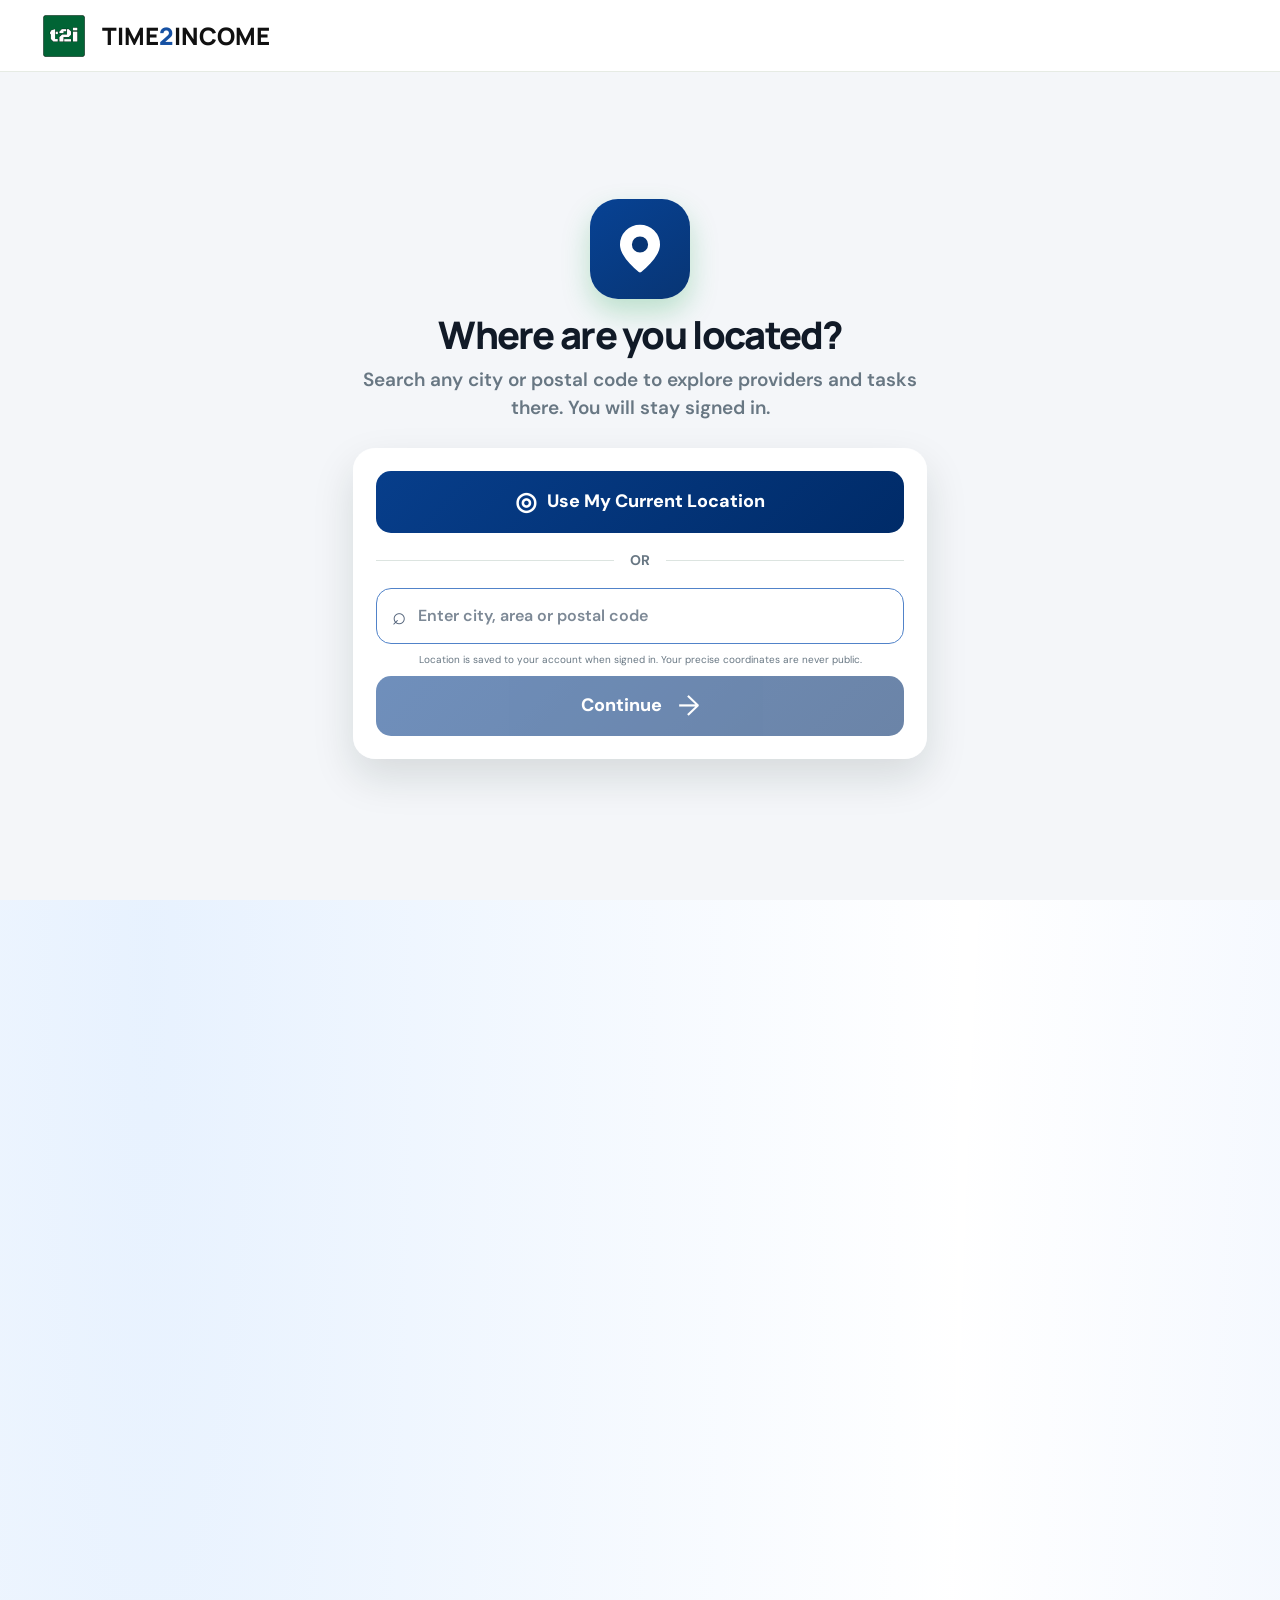
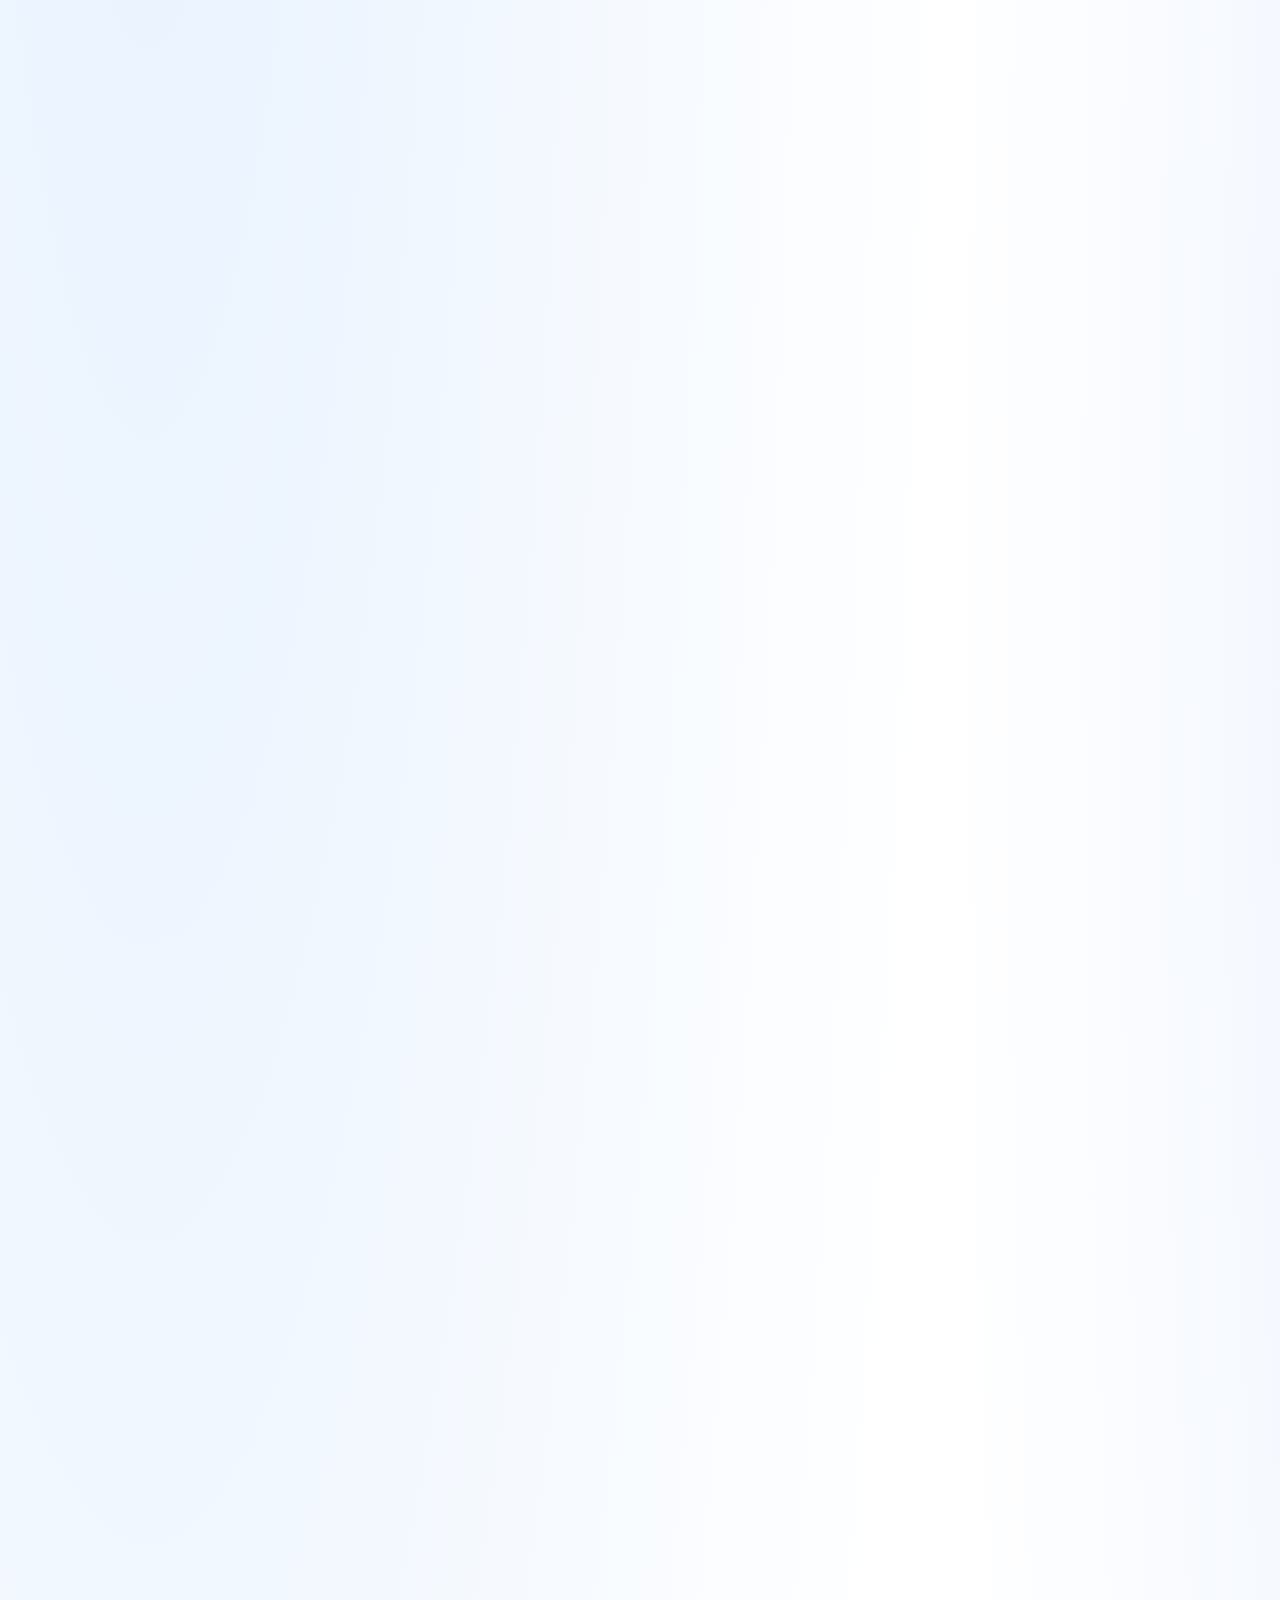
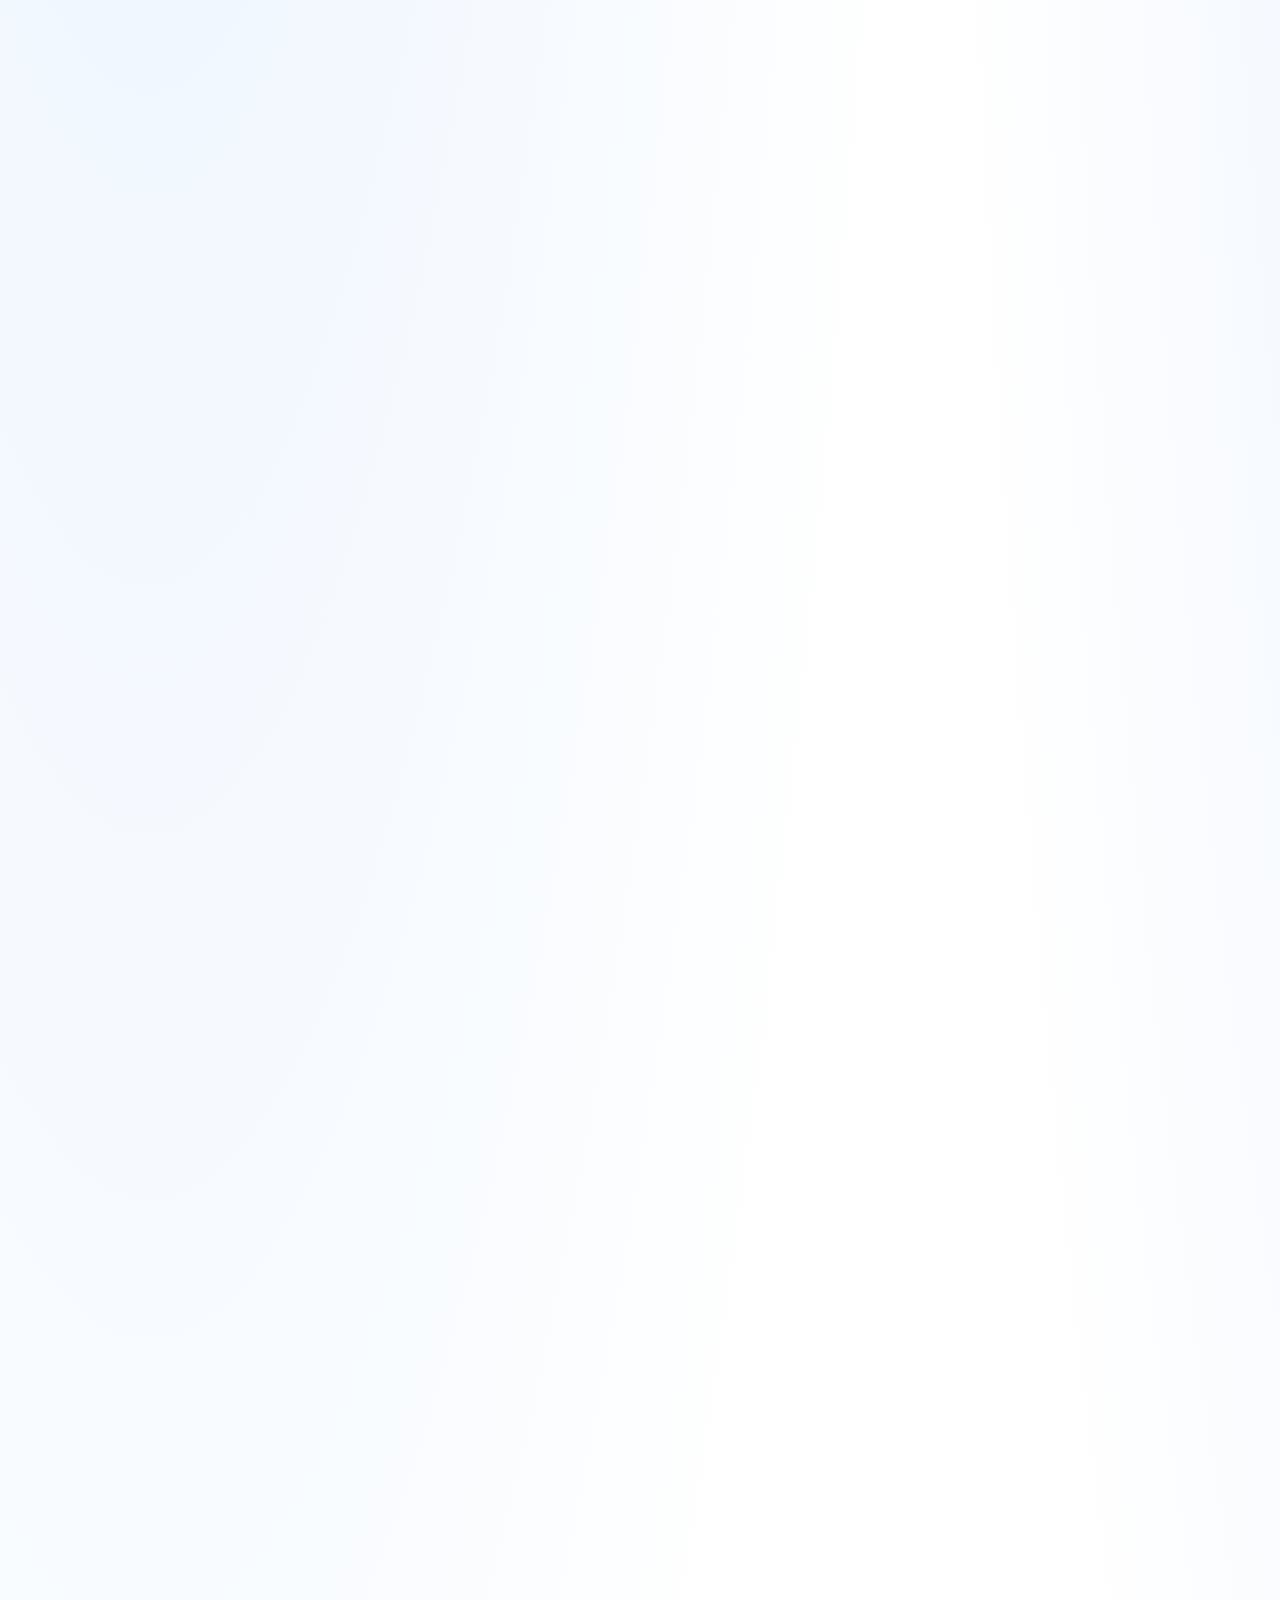
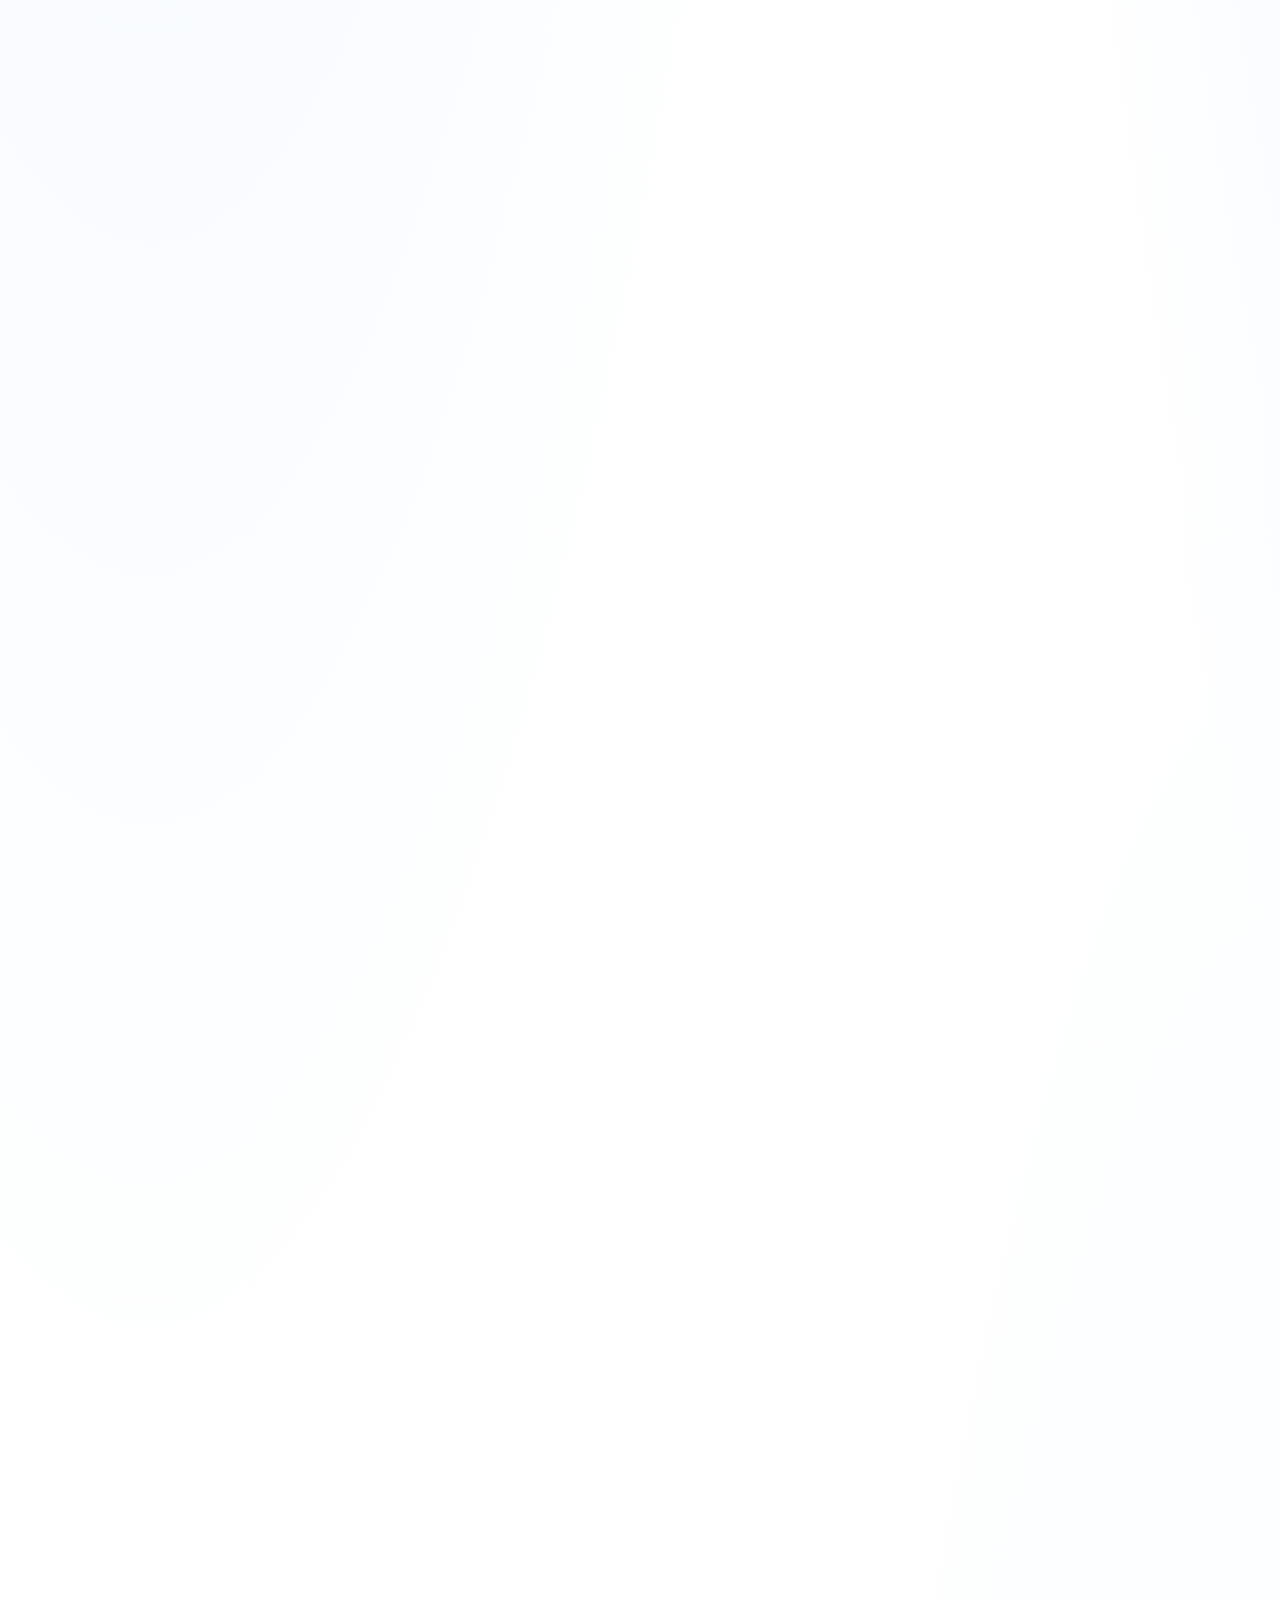
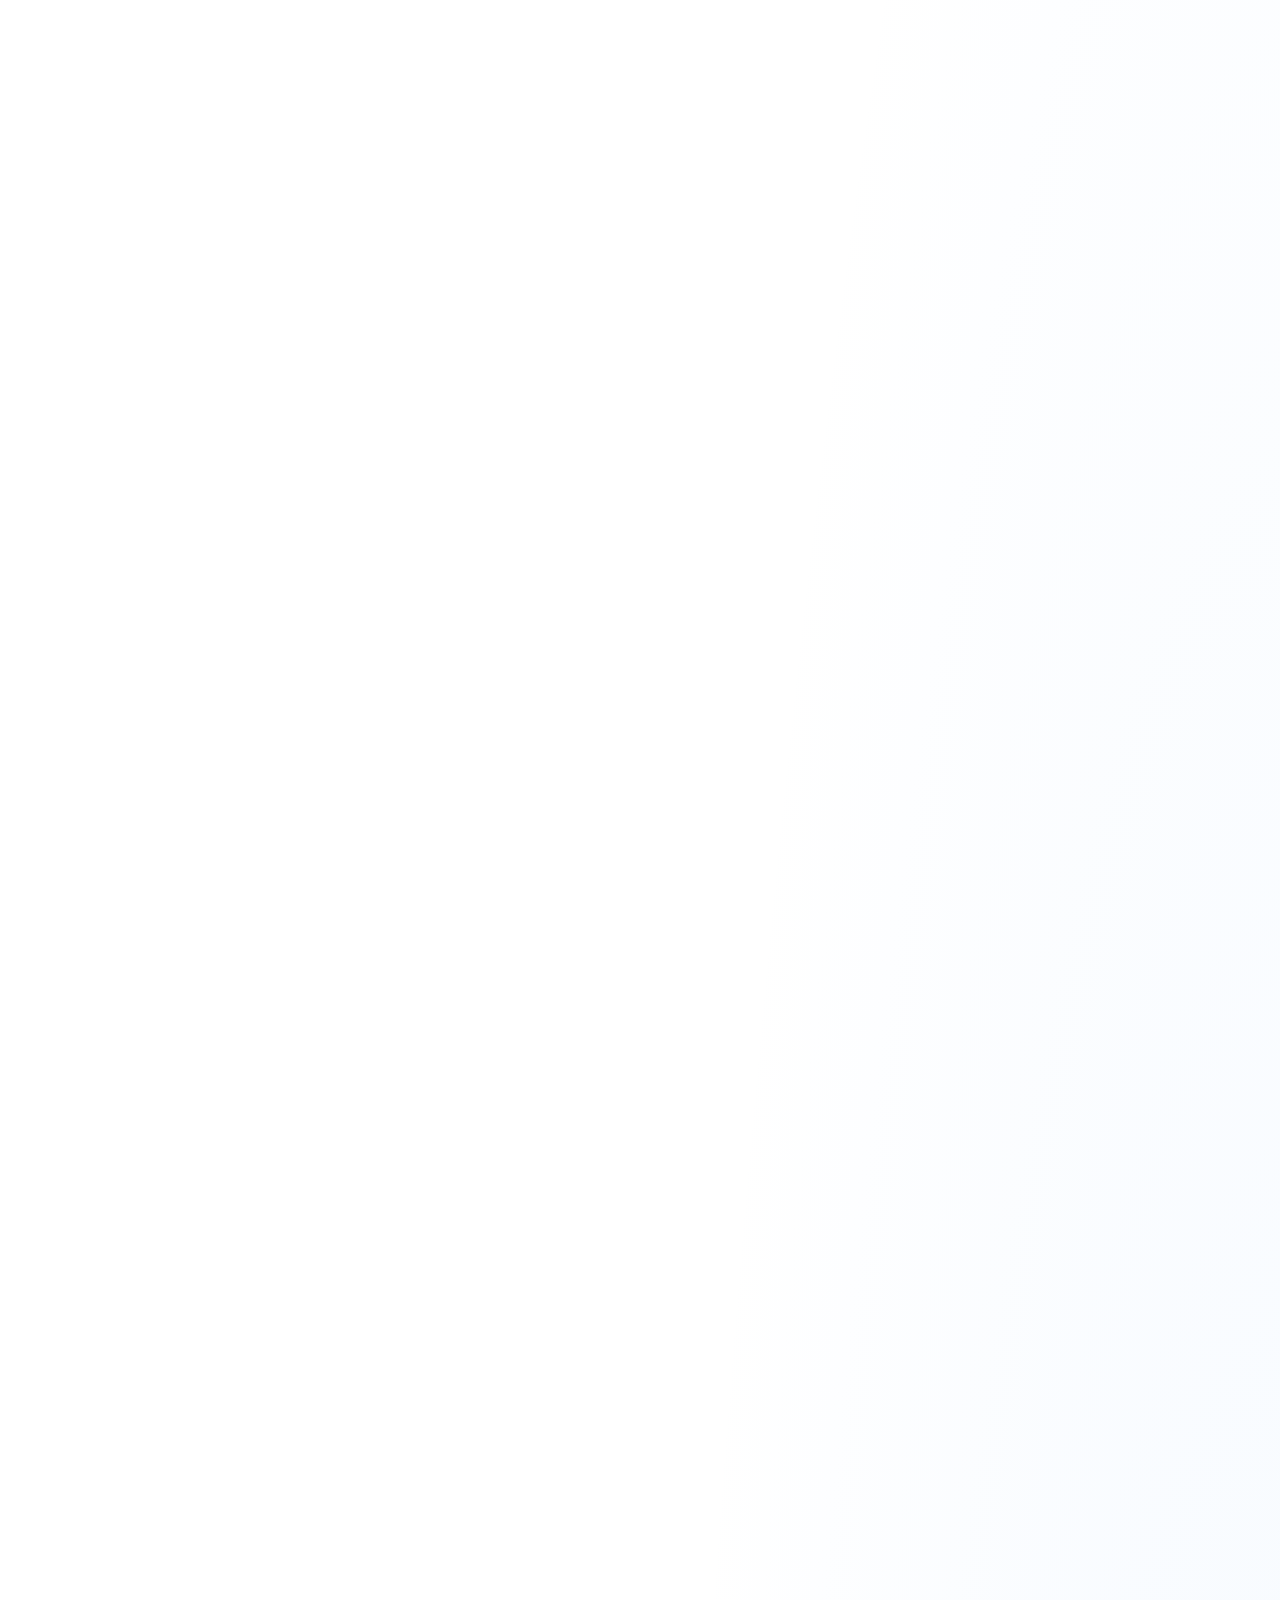
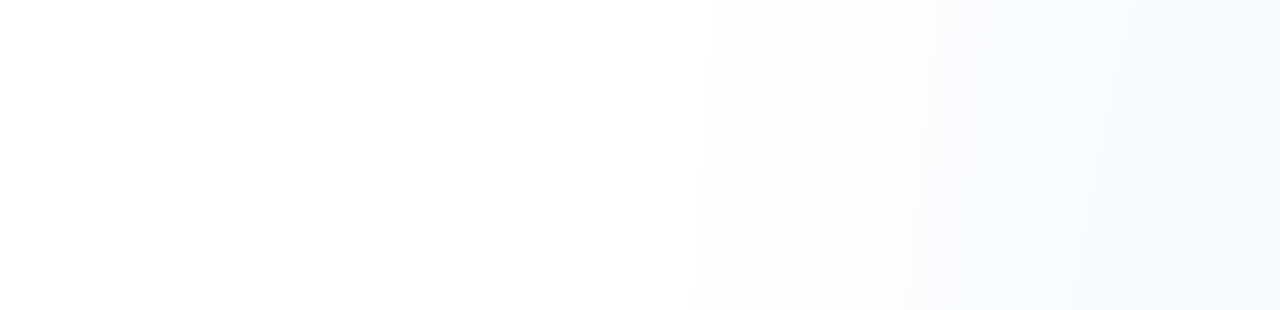
==== commit 2ad08936: "." ====
--- a/index.html
+++ b/index.html
@@ -143,6 +143,7 @@
   <link rel="stylesheet" href="marketplace-jobs.css?v=20261107-finder-layout1" />
   <link rel="stylesheet" href="corner-account-menu.css?v=20261107-layout2">
   <link rel="stylesheet" href="light-photo-theme.css?v=20261107-light-photo1">
+  <link rel="stylesheet" href="unified-white-blue-theme.css?v=20261108-white-blue-workspace">
 </head>
 <body>
   <div class="auth-loading" role="status" aria-live="polite">
@@ -326,7 +327,7 @@
 
   <main id="top">
     <section class="hero wrap">
-      <div class="hero-copy">
+<div class="hero-copy">
         <div class="eyebrow">
           <span class="pulse"></span>
           <span data-i18n="eyebrow">A marketplace for time, skills and opportunity</span>
@@ -360,7 +361,7 @@
       </div>
 
       <div class="hero-visual" aria-label="A service professional at work">
-        <img class="hero-photo" src="https://images.unsplash.com/photo-1581578731548-c64695cc6952?auto=format&amp;fit=crop&amp;w=1200&amp;q=85" alt="A professional preparing a home service" width="1200" height="800" fetchpriority="high" />
+        <img class="hero-photo hero-work-illustration" src="assets/time2income-work-illustration.webp" alt="Illustration of a professional working at a laptop, managing tasks and communication" width="2048" height="1365" fetchpriority="high" />
         <span class="hero-photo-label">TIME2INCOME / MARKETPLACE</span>
 
         <div class="visual-card main-visual-card">
@@ -536,7 +537,7 @@
     </section>
 
     <section class="app-download-section" id="appDownload" aria-labelledby="appDownloadTitle">
-      <div class="wrap app-download-layout">
+<div class="wrap app-download-layout">
         <div class="app-download-copy">
           <p class="section-kicker" data-i18n="appSectionKicker">TIME2INCOME APP</p>
           <h2 id="appDownloadTitle" data-i18n="appHeadline">Take TIME2INCOME Anywhere.</h2>
--- a/unified-white-blue-theme.css
+++ b/unified-white-blue-theme.css
@@ -0,0 +1,217 @@
+/* TIME2INCOME — unified white + blue visual system */
+:root {
+  --t2i-white: #ffffff;
+  --t2i-blue-50: #eff6ff;
+  --t2i-blue-100: #dbeafe;
+  --t2i-blue-200: #bfdbfe;
+  --t2i-blue-500: #3b82f6;
+  --t2i-blue-600: #2563eb;
+  --t2i-blue-700: #1d4ed8;
+  --t2i-navy: #102b50;
+  --t2i-muted: #5b6f8b;
+  --t2i-border: #dce8f8;
+  --t2i-shadow: 0 12px 34px rgba(37,99,235,.08);
+}
+html { background: #fff; }
+body {
+  color: var(--t2i-navy);
+  background-color: #fff !important;
+  accent-color: var(--t2i-blue-600);
+}
+body::before {
+  content: "";
+  position: fixed;
+  inset: 0;
+  z-index: -1;
+  pointer-events: none;
+  background:
+    linear-gradient(180deg, rgba(255,255,255,.965), rgba(248,251,255,.985)),
+    url("assets/time2income-light-blue-workspace.webp") center top / cover no-repeat;
+}
+a { color: var(--t2i-blue-700); }
+a:hover { color: var(--t2i-blue-600); }
+::selection { color: #102b50; background: #bfdbfe; }
+
+/* Consistent white surfaces and restrained blue borders */
+.card, .panel, .surface, .dashboard-card, .profile-card, .provider-card,
+.job-card, .booking-card, .message-panel, .settings-card, .stat-card,
+.modal-content, .dialog-content, .form-card {
+  background-color: rgba(255,255,255,.97);
+  border-color: var(--t2i-border);
+  box-shadow: var(--t2i-shadow);
+}
+input, select, textarea {
+  color: var(--t2i-navy);
+  background-color: #fff;
+  border-color: #cbdcf3;
+}
+input:focus, select:focus, textarea:focus {
+  border-color: var(--t2i-blue-500) !important;
+  box-shadow: 0 0 0 3px rgba(59,130,246,.13) !important;
+  outline: none;
+}
+button:focus-visible, a:focus-visible {
+  outline: 3px solid rgba(59,130,246,.35);
+  outline-offset: 2px;
+}
+.btn-primary, button.primary, .primary-button, .submit-button,
+.search-button, .btn-primary:hover {
+  background: linear-gradient(135deg, #3b82f6, #1d4ed8);
+  border-color: #2563eb;
+  color: #fff;
+}
+.btn-primary:hover, button.primary:hover, .primary-button:hover,
+.submit-button:hover, .search-button:hover {
+  filter: brightness(1.04);
+  box-shadow: 0 8px 22px rgba(37,99,235,.22);
+}
+.badge, .chip, .tag, .pill {
+  border-color: #d6e6ff;
+}
+
+/* Homepage: light-blue workspace photograph, with text-safe soft overlay */
+body[data-page="marketplace"] .hero.wrap,
+body[data-page="marketplace"] .hero-section {
+  background-color: #eaf3ff !important;
+  background-image:
+    linear-gradient(90deg, rgba(255,255,255,.88) 0%, rgba(246,250,255,.79) 48%, rgba(235,245,255,.58) 100%),
+    url("assets/time2income-light-blue-workspace.webp") !important;
+  background-size: cover;
+  background-position: center;
+  background-repeat: no-repeat;
+}
+body[data-page="marketplace"] .hero h1,
+body[data-page="marketplace"] .hero-copy,
+body[data-page="marketplace"] .hero-sub,
+body[data-page="marketplace"] .hero p { color: #102b50 !important; }
+body[data-page="marketplace"] .hero h1 em,
+body[data-page="marketplace"] .hero h1 strong { color: #2563eb !important; }
+body[data-page="marketplace"] .hero-sub,
+body[data-page="marketplace"] .hero-copy {
+  text-shadow: none !important;
+}
+body[data-page="marketplace"] .hero-search,
+body[data-page="marketplace"] .search-panel,
+body[data-page="marketplace"] .hero-tabs {
+  background: rgba(255,255,255,.92) !important;
+  border: 1px solid rgba(191,219,254,.9);
+  box-shadow: 0 12px 30px rgba(37,99,235,.10);
+}
+body[data-page="marketplace"] .hero-visual {
+  box-shadow: 0 22px 55px rgba(30,64,110,.14);
+}
+
+/* App download / mobile install section: matching light workspace photo */
+body[data-page="marketplace"] .app-download-section {
+  background-color: #edf5ff !important;
+  background-image:
+    linear-gradient(100deg, rgba(255,255,255,.94), rgba(239,246,255,.88)),
+    url("assets/time2income-light-blue-workspace.webp") !important;
+  background-position: center;
+  background-repeat: no-repeat;
+  background-size: cover;
+  border-top: 1px solid var(--t2i-border);
+  border-bottom: 1px solid var(--t2i-border);
+}
+body[data-page="marketplace"] .app-download-section h1,
+body[data-page="marketplace"] .app-download-section h2,
+body[data-page="marketplace"] .app-download-section h3 { color: var(--t2i-navy) !important; }
+body[data-page="marketplace"] .app-download-section p,
+body[data-page="marketplace"] .app-download-section small { color: #506783 !important; }
+body[data-page="marketplace"] .phone-frame {
+  background: #f7faff !important;
+  border-color: #d7e6fb !important;
+  box-shadow: 0 18px 42px rgba(23,54,95,.14);
+}
+body[data-page="marketplace"] .qr-panel,
+body[data-page="marketplace"] .store-badge {
+  background: #fff !important;
+  border-color: var(--t2i-border) !important;
+}
+
+/* Shared navigation: white translucent bar and blue hover states */
+.topbar, header.site-header, .site-header, .main-header {
+  background: rgba(255,255,255,.94);
+  border-bottom: 1px solid #e5eefb;
+  box-shadow: 0 5px 22px rgba(37,99,235,.045);
+  backdrop-filter: blur(16px);
+  -webkit-backdrop-filter: blur(16px);
+}
+nav a:hover, .nav-link:hover, .sidebar a:hover {
+  color: #1d4ed8;
+  background-color: #eff6ff;
+}
+
+/* Footer: bright, readable, consistent across all pages */
+.footer, footer.site-footer, .site-footer {
+  color: #334155 !important;
+  background: linear-gradient(135deg, #fff 0%, #f2f7ff 100%) !important;
+  border-top: 1px solid #dce8f8 !important;
+}
+.footer h1, .footer h2, .footer h3, .footer strong,
+.site-footer h1, .site-footer h2, .site-footer h3 {
+  color: #102b50 !important;
+}
+.footer p, .footer a, .footer li, .footer-bottom,
+.site-footer p, .site-footer a, .site-footer li {
+  color: #475569 !important;
+}
+.footer a:hover, .site-footer a:hover { color: #2563eb !important; }
+.footer-bottom { border-top-color: #dce8f8 !important; }
+
+/* Accessibility and responsive image treatment */
+@media (max-width: 760px) {
+  body[data-page="marketplace"] .hero.wrap,
+  body[data-page="marketplace"] .app-download-section {
+    background-position: 58% center;
+  }
+}
+@media (prefers-reduced-motion: reduce) {
+  *, *::before, *::after { scroll-behavior: auto !important; transition-duration: .01ms !important; }
+}
+
+/* Static white-and-blue homepage treatment: no background video */
+body[data-page="marketplace"] .hero.wrap {
+  position: relative;
+  isolation: isolate;
+  overflow: hidden;
+  background: #fff !important;
+}
+body[data-page="marketplace"] .hero.wrap::before {
+  content: none !important;
+}
+body[data-page="marketplace"] .app-download-section {
+  position: relative;
+  isolation: isolate;
+  overflow: hidden;
+  background: linear-gradient(135deg, #ffffff 0%, #f4f8ff 100%) !important;
+}
+body[data-page="marketplace"] .app-download-section::before {
+  content: none !important;
+}
+
+/* Homepage hero: supplied work illustration on a pure-white canvas */
+body[data-page="marketplace"] .hero-visual {
+  background: #fff !important;
+  border: 1px solid #e7eef8;
+  box-shadow: 0 18px 48px rgba(30,64,110,.08) !important;
+}
+body[data-page="marketplace"] .hero-photo.hero-work-illustration {
+  z-index: 0;
+  inset: 0;
+  width: 100%;
+  height: 100%;
+  padding: 10px;
+  object-fit: contain !important;
+  object-position: center;
+  background: #fff;
+  border-radius: 8px;
+}
+body[data-page="marketplace"] .hero-photo-label { display: none; }
+body[data-page="marketplace"] .hero-visual::after { z-index: 1; pointer-events: none; border-color: rgba(37,99,235,.10); }
+body[data-page="marketplace"] .hero-visual .visual-card,
+body[data-page="marketplace"] .hero-visual .floating-card { z-index: 2; }
+@media (max-width: 760px) {
+  body[data-page="marketplace"] .hero-visual { min-height: 300px; height: auto; aspect-ratio: 3 / 2; }
+  body[data-page="marketplace"] .hero-photo.hero-work-illustration { padding: 4px; }
+}
